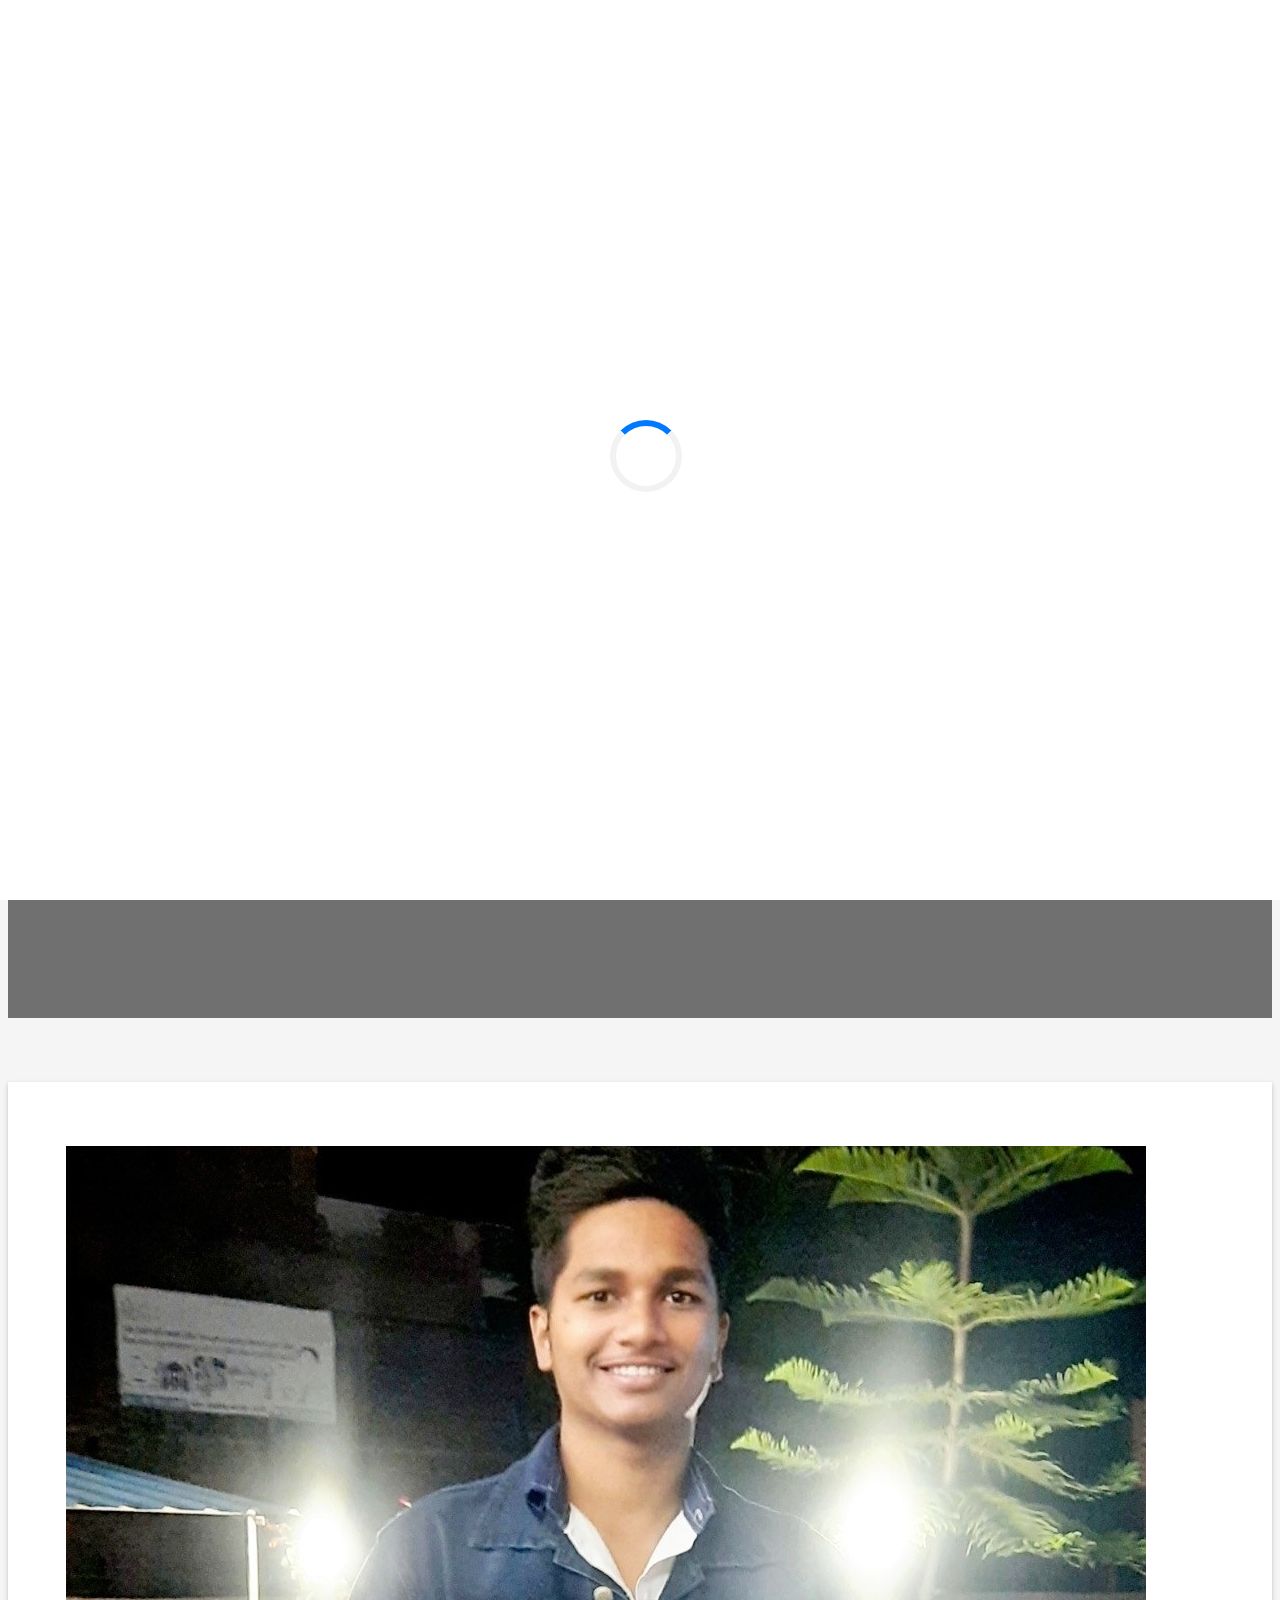
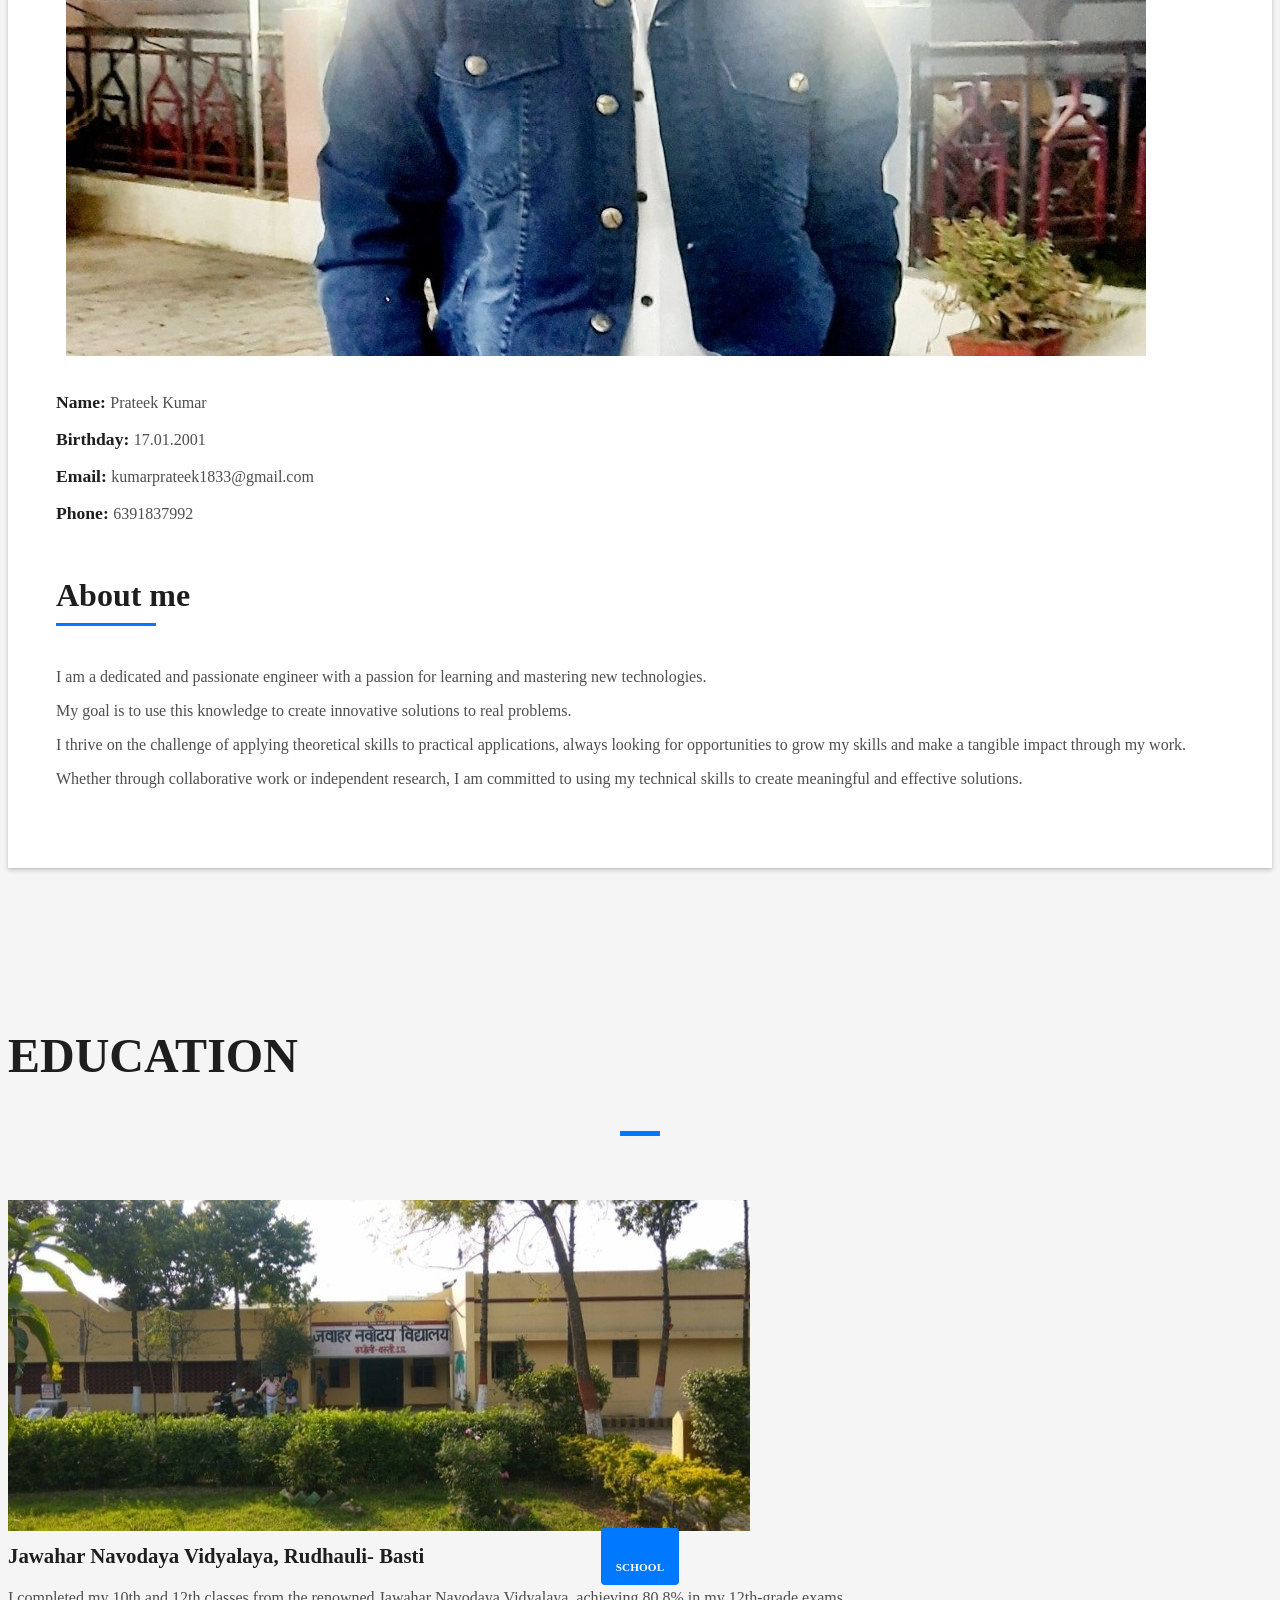
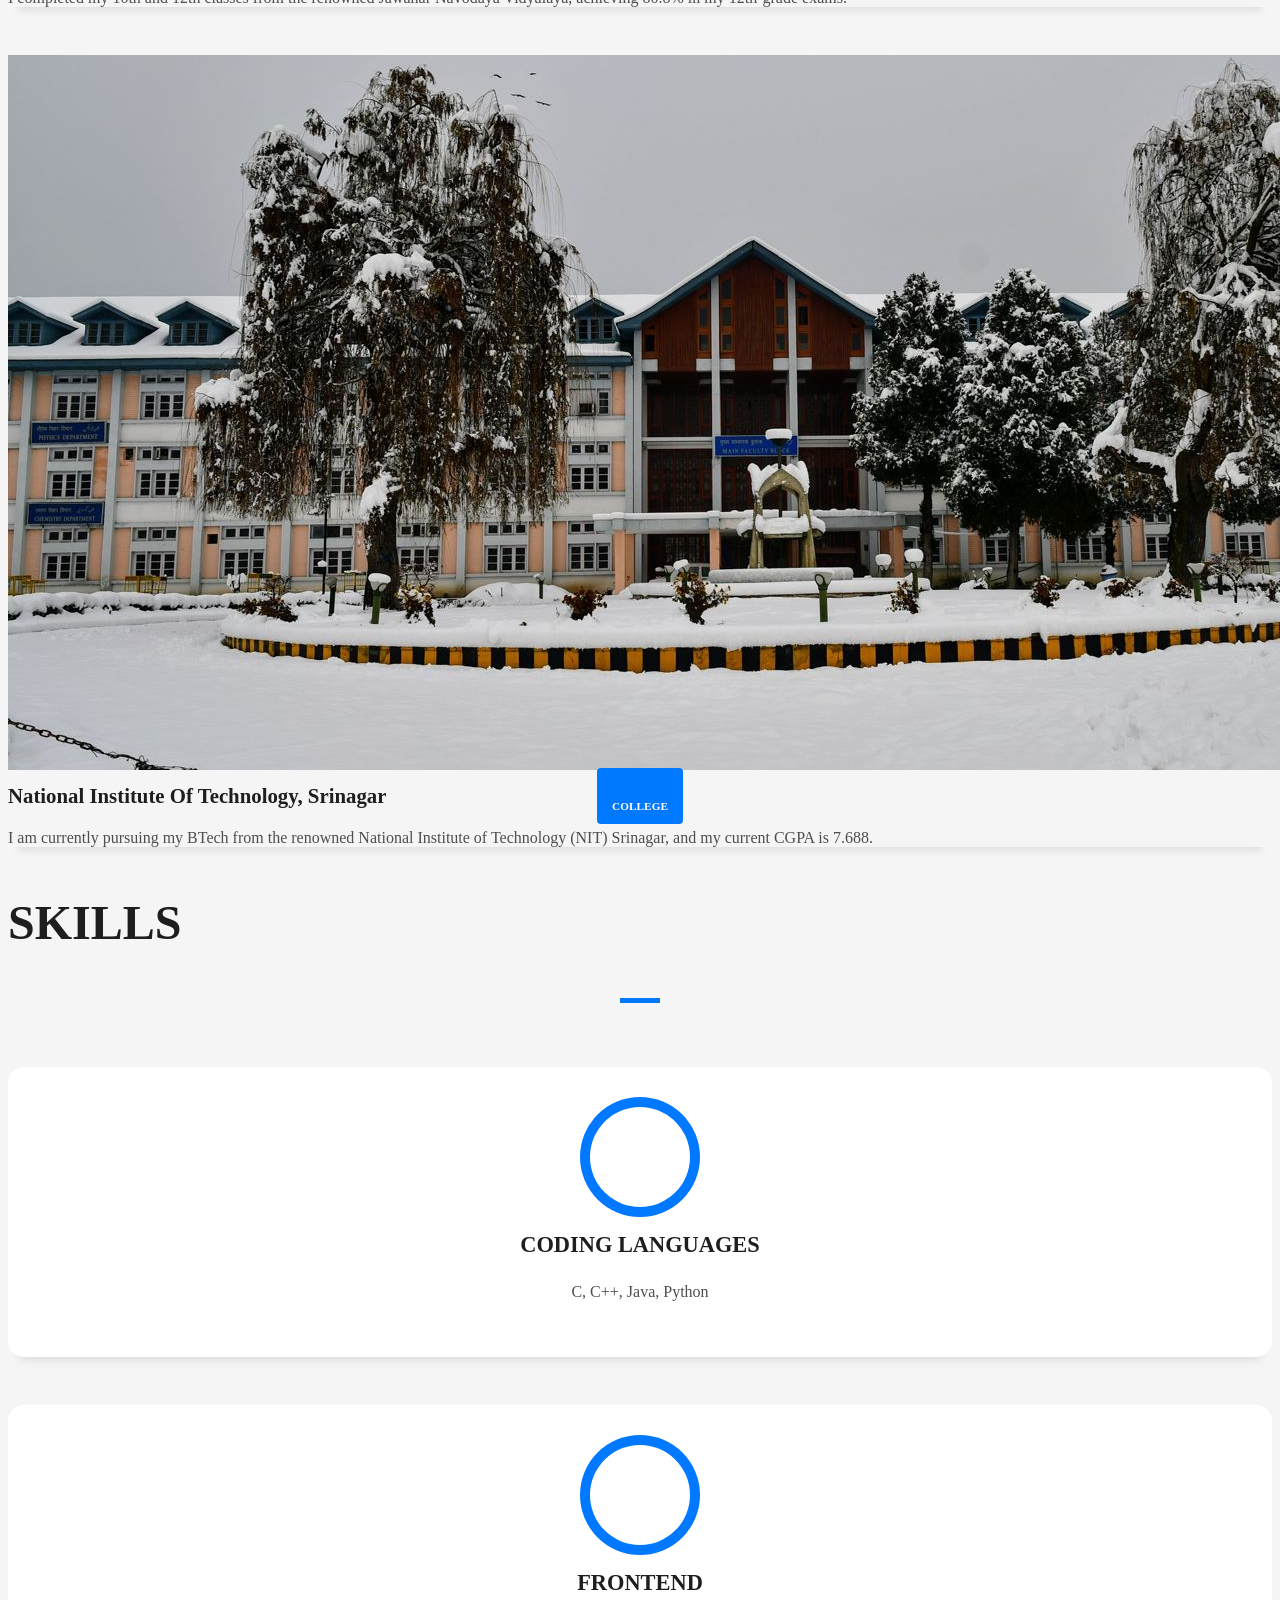
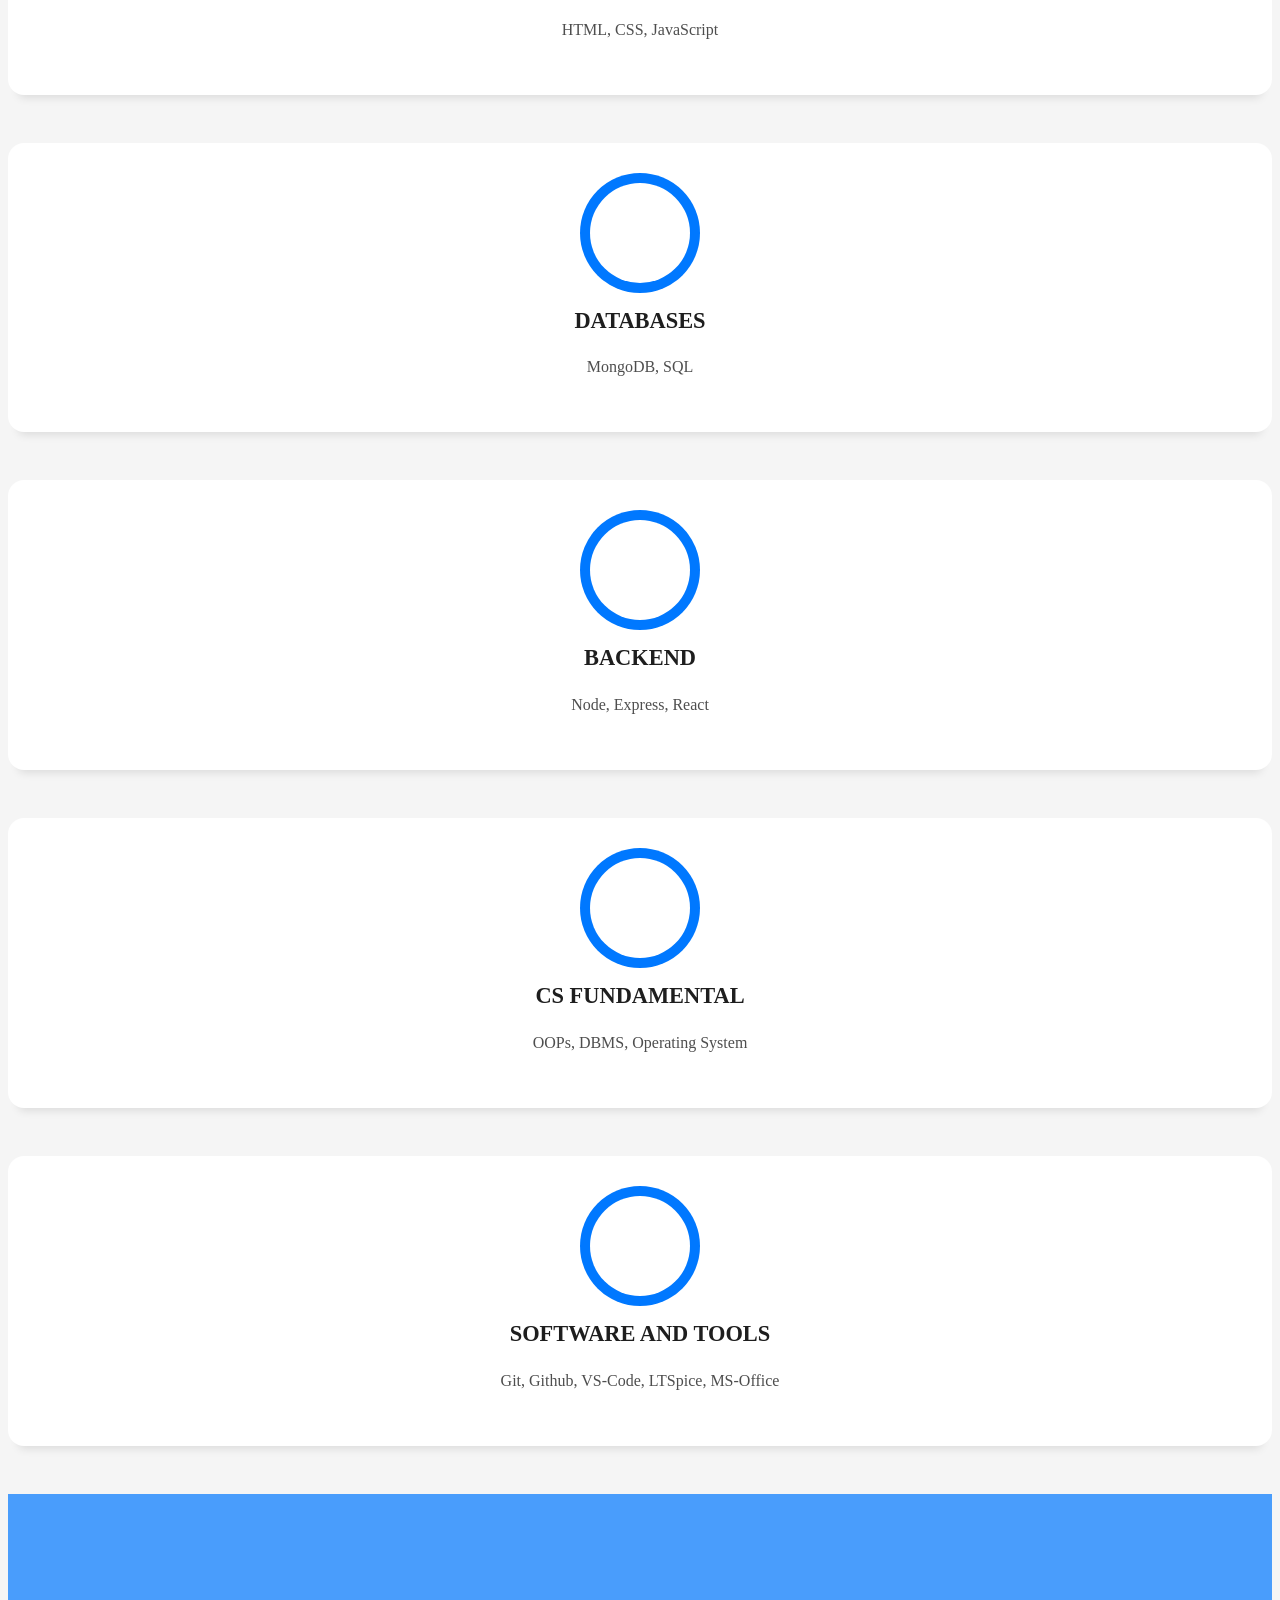
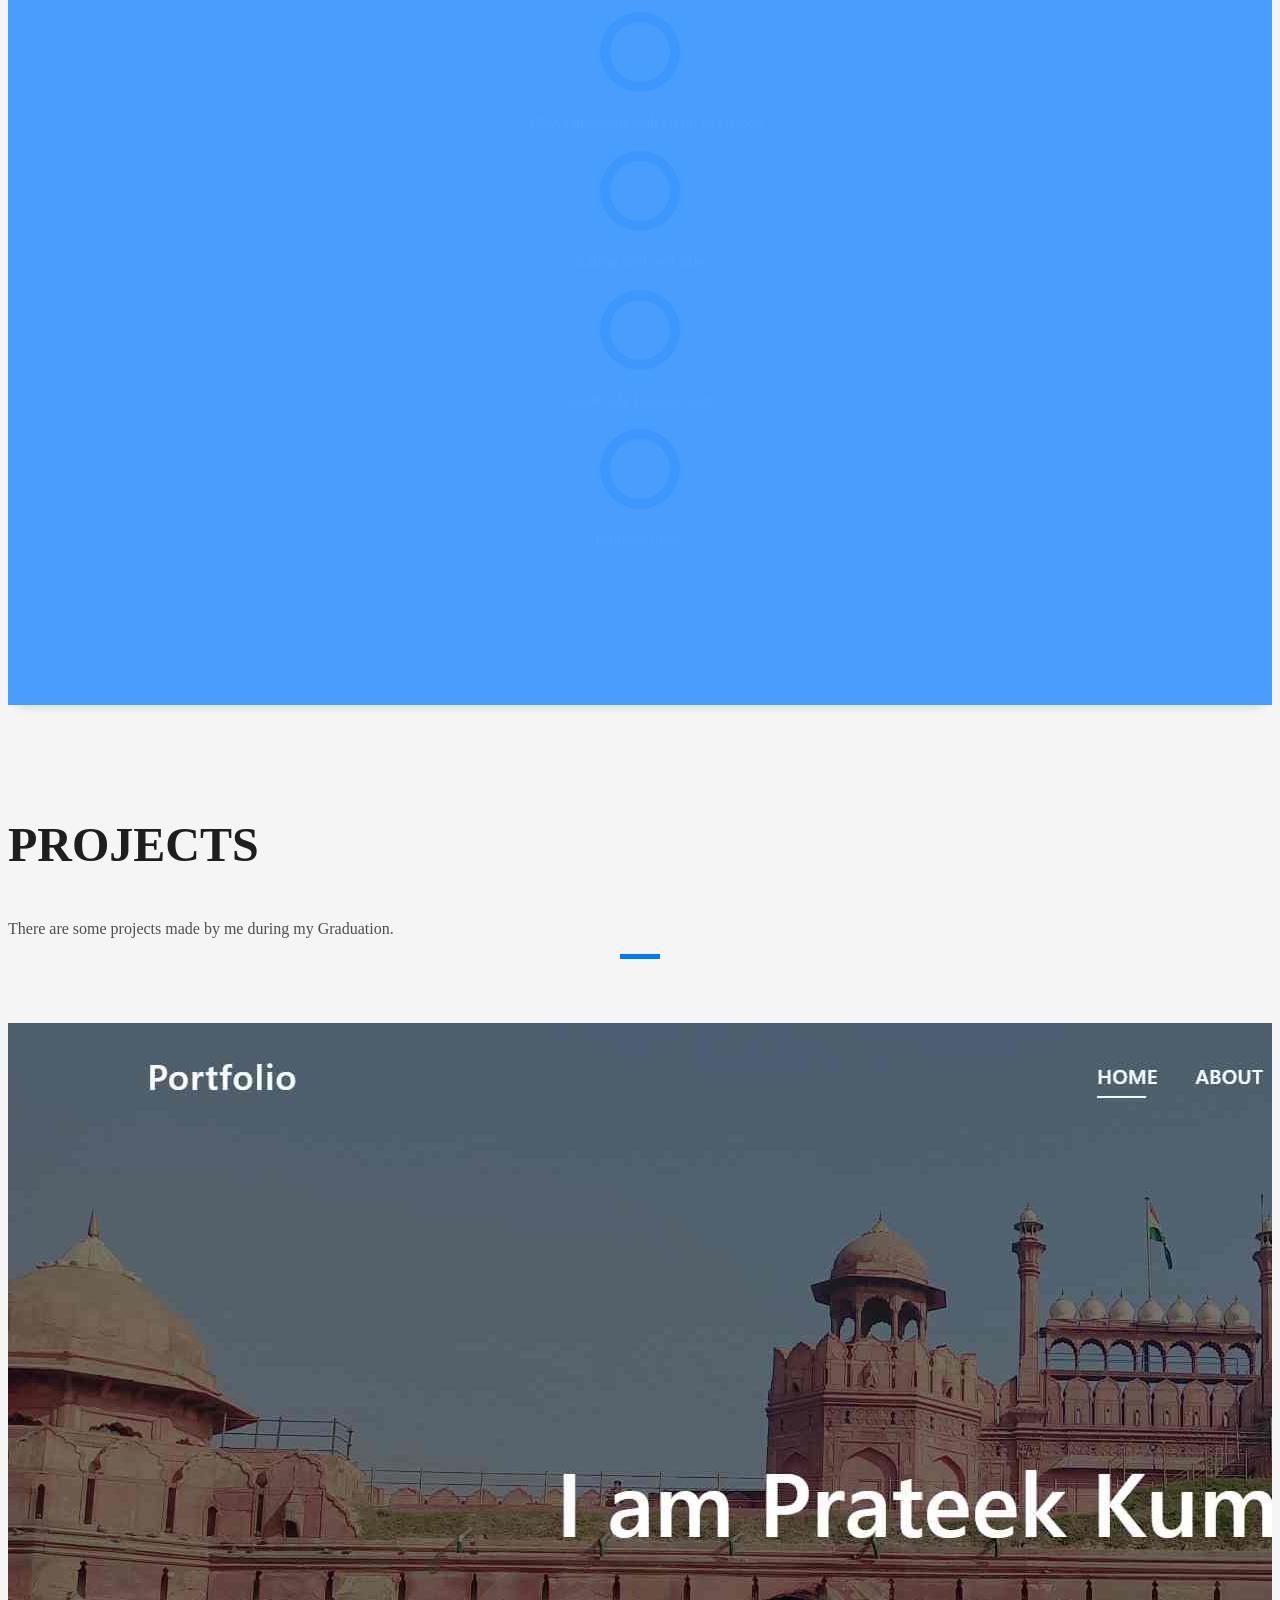
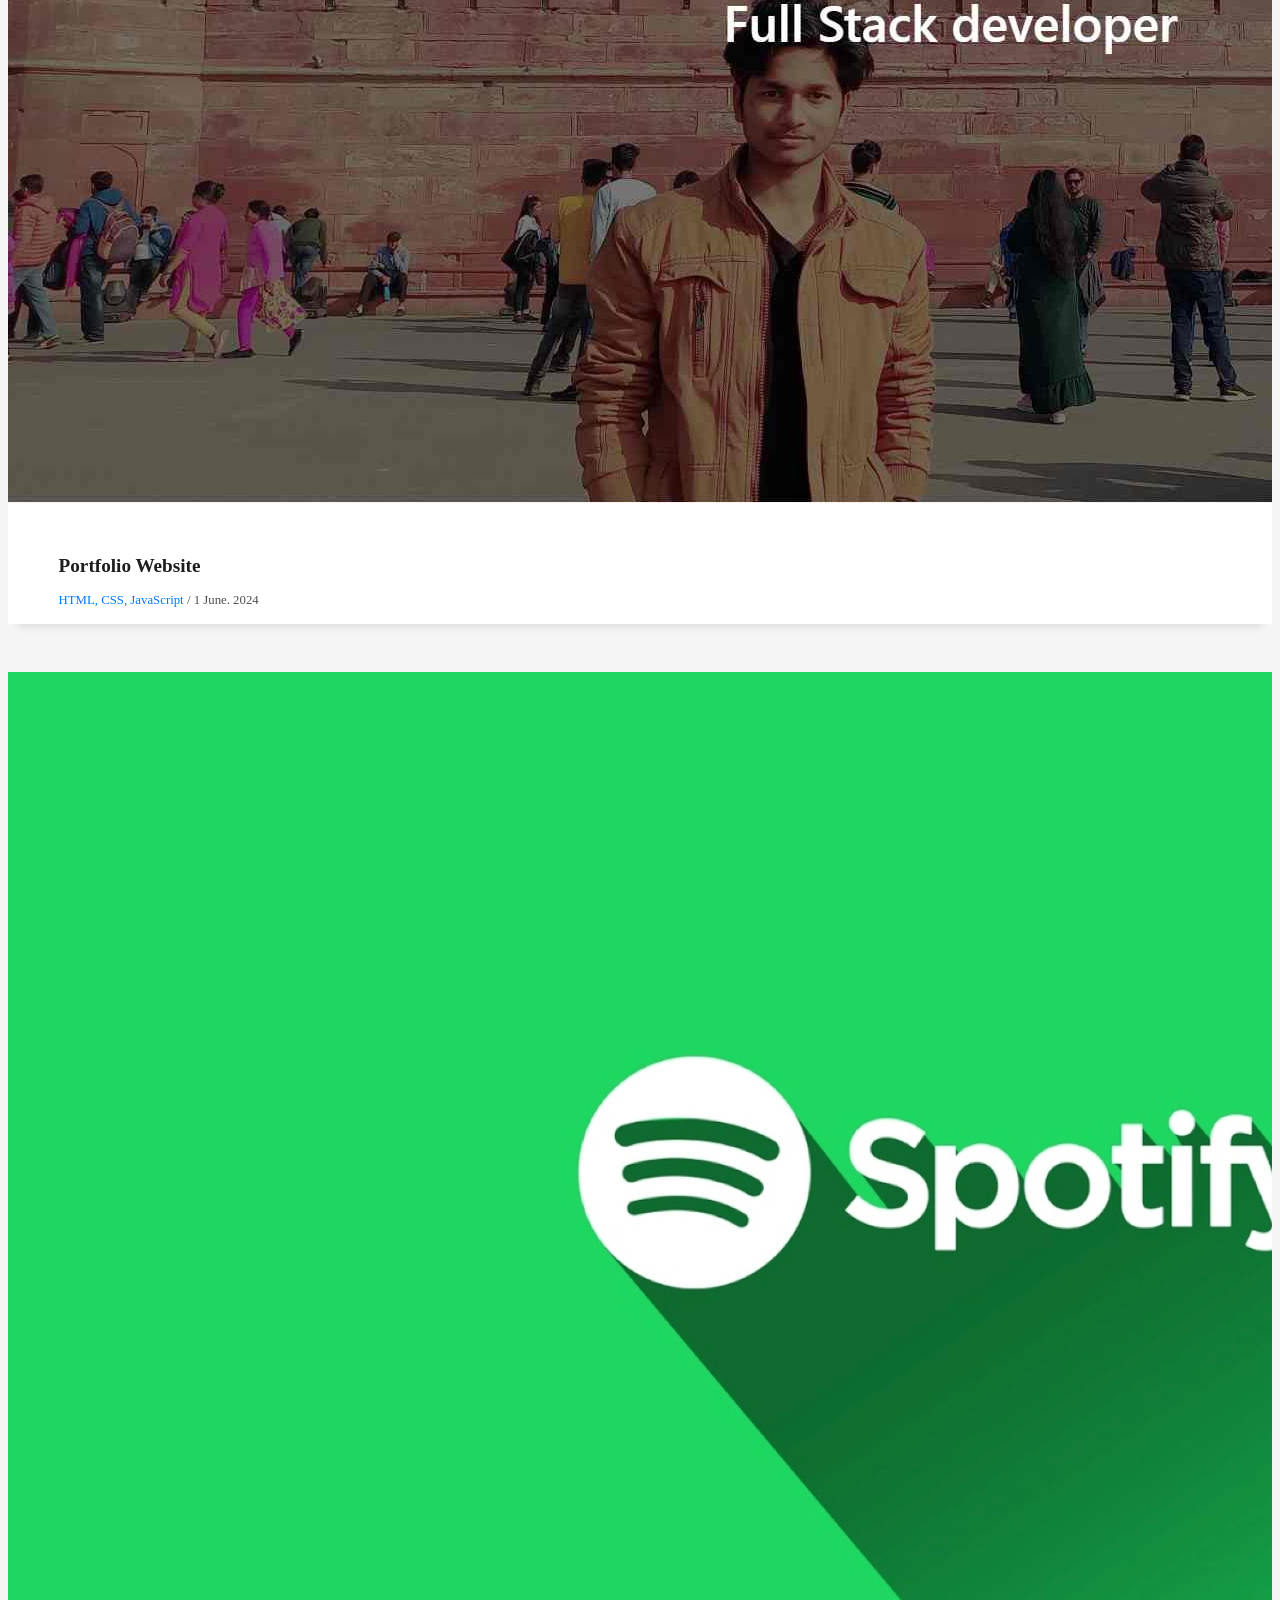
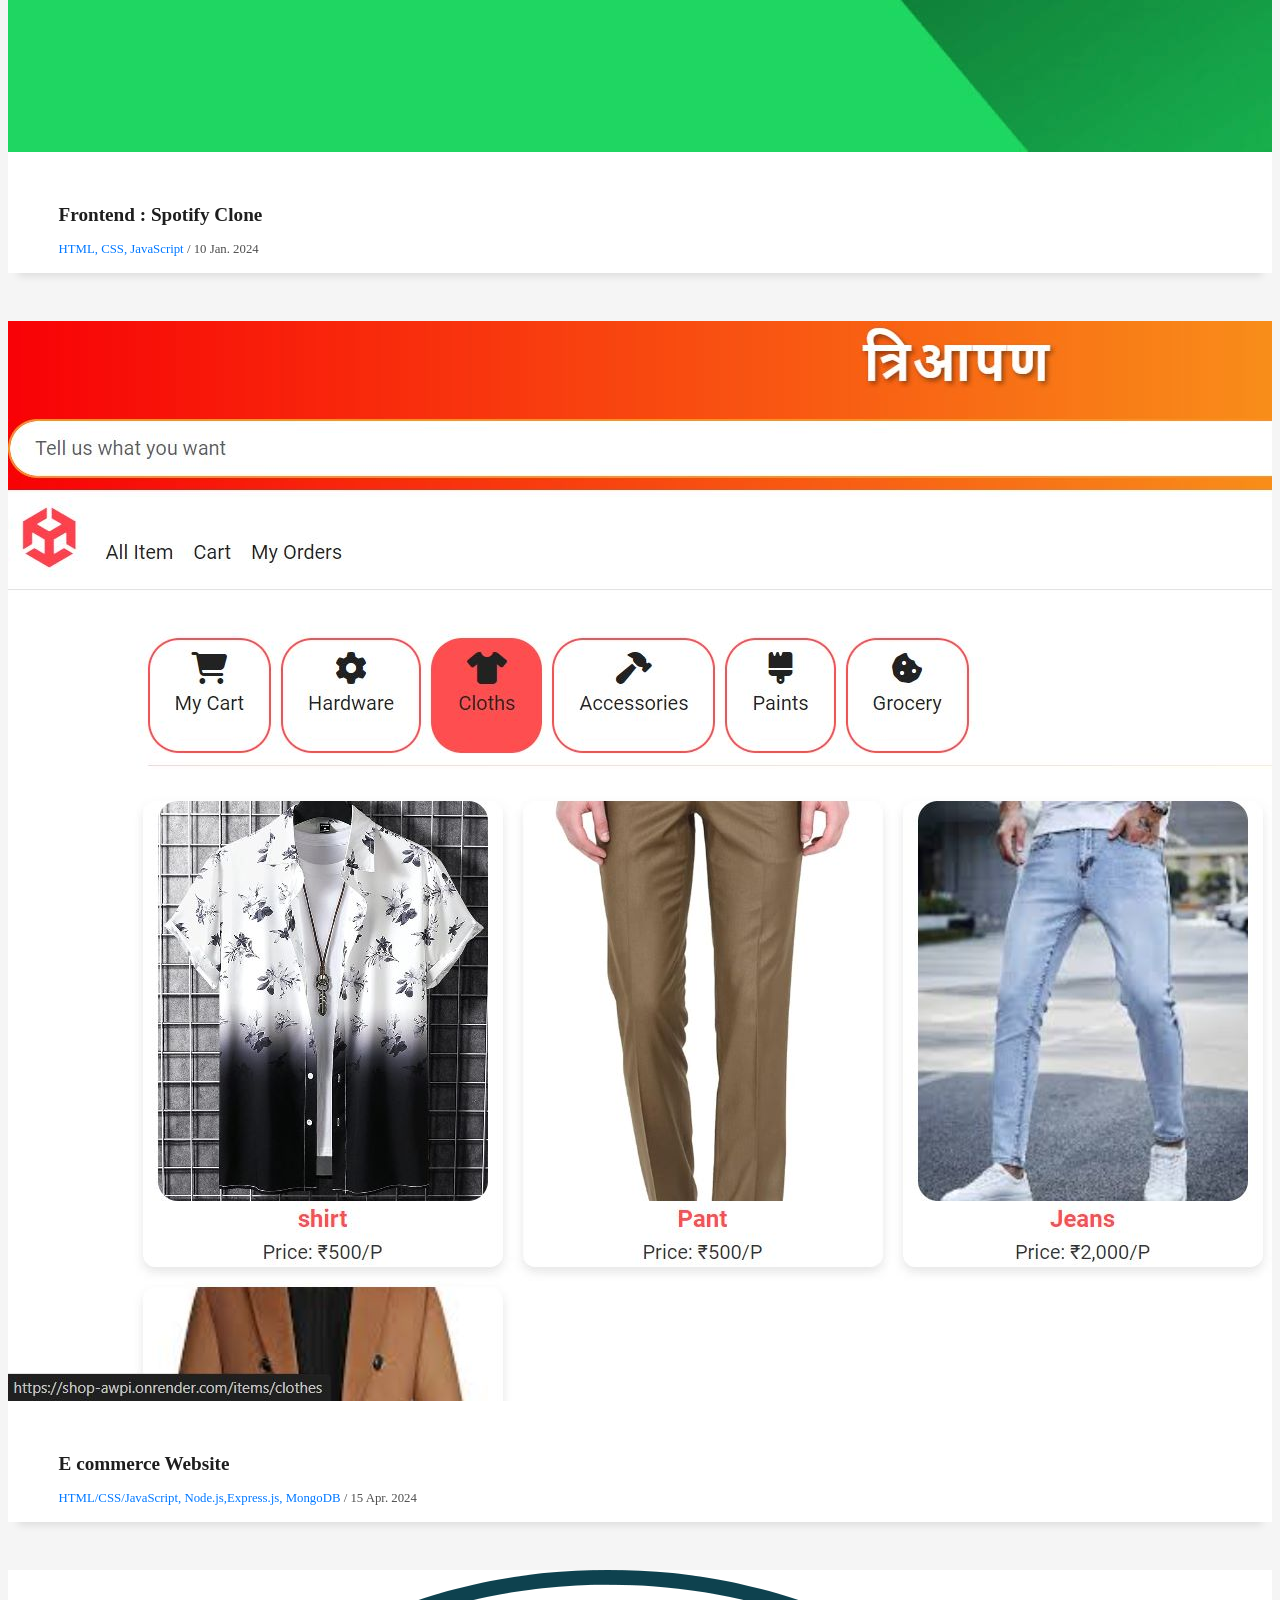
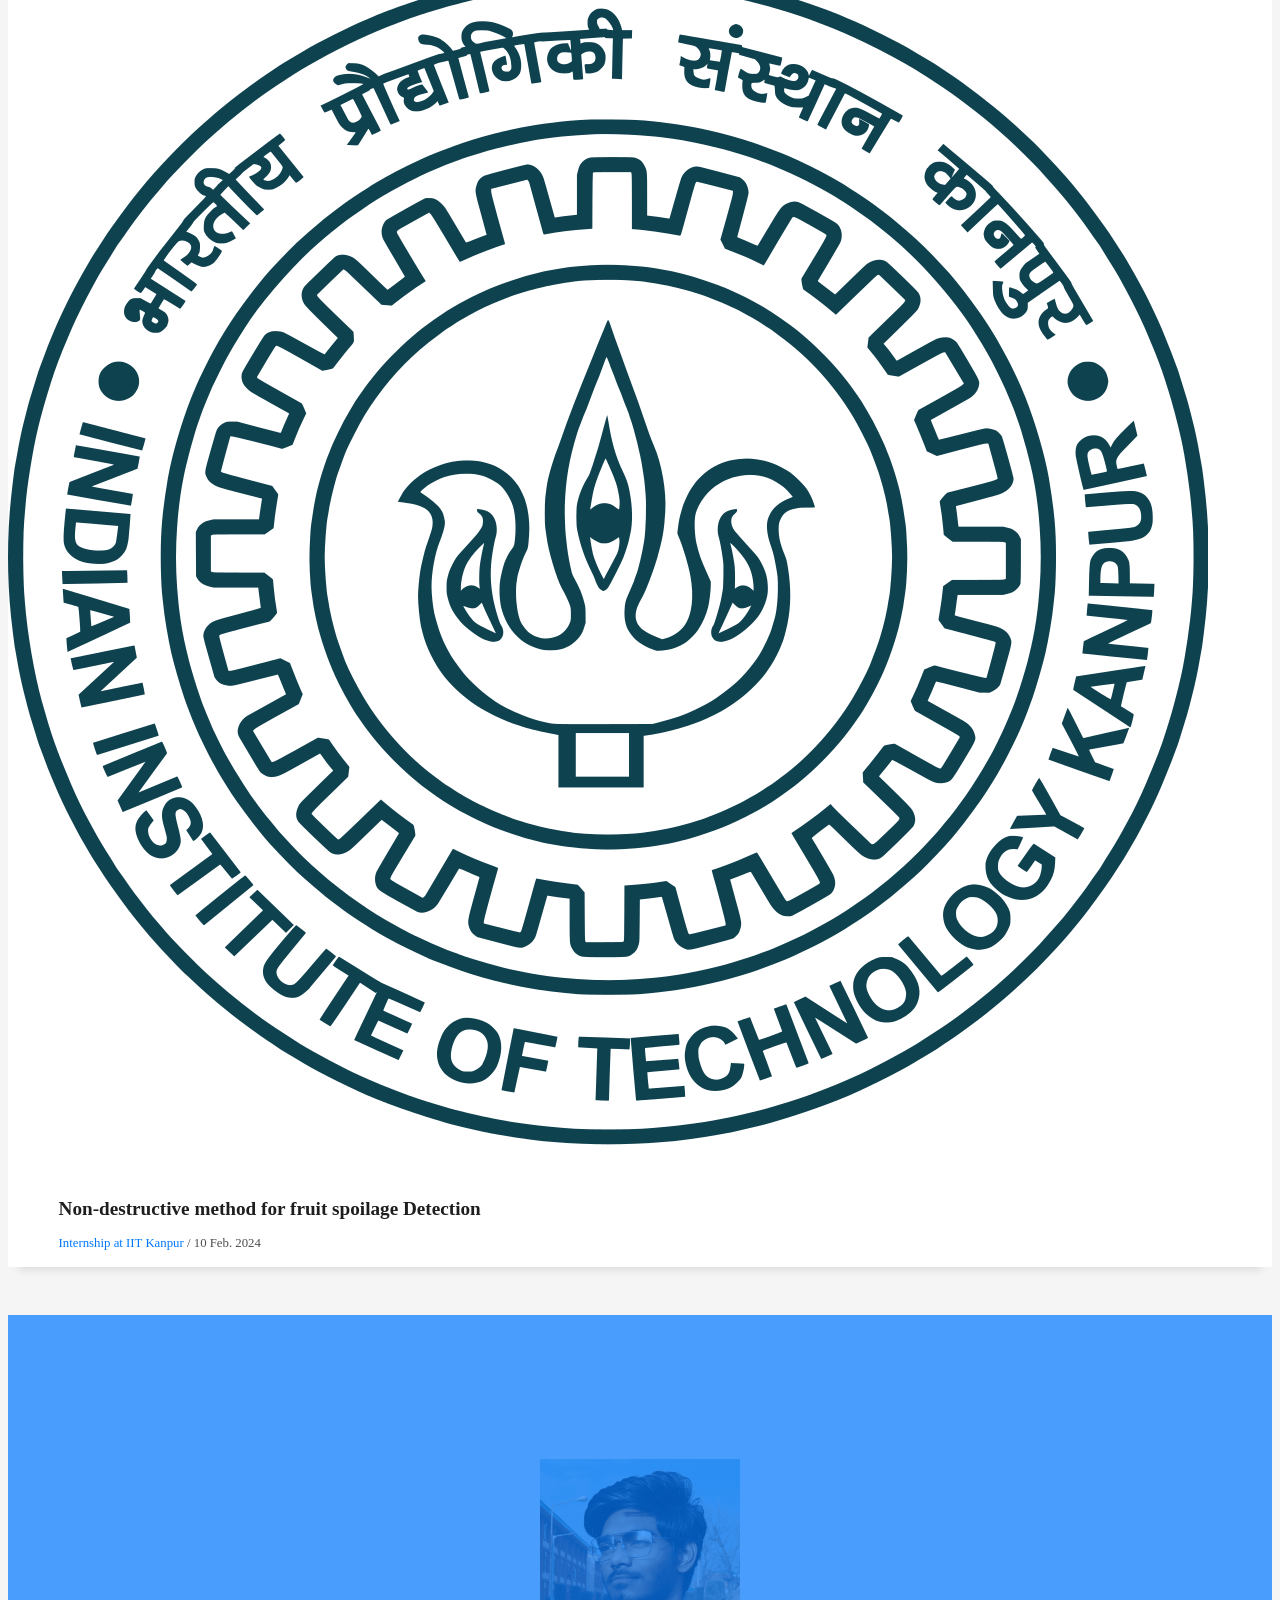
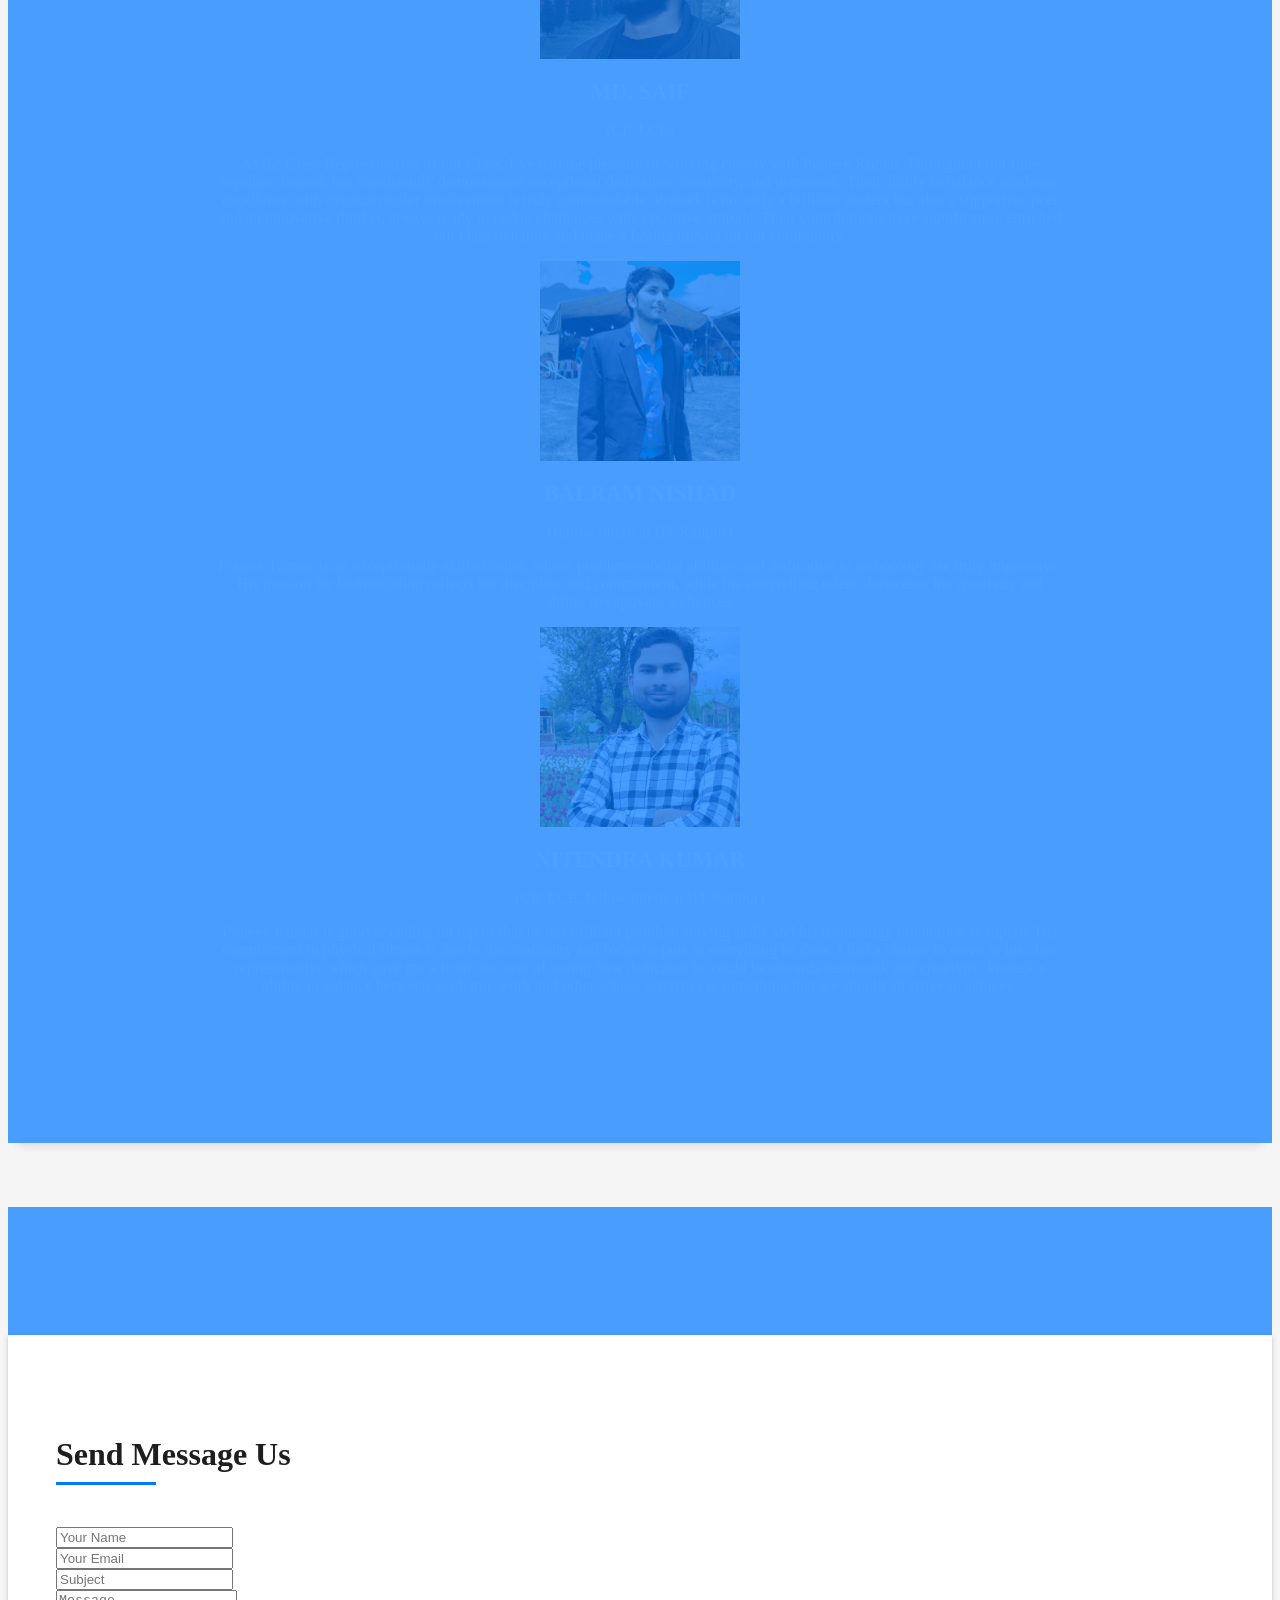
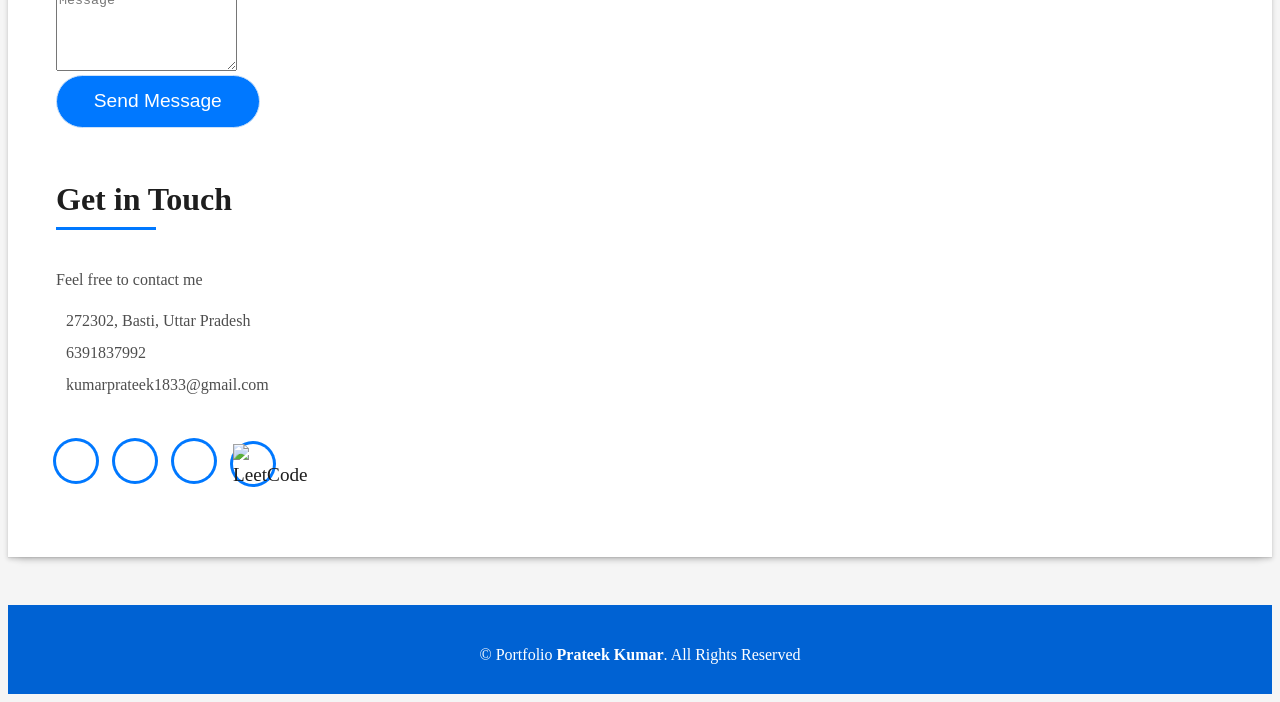
==== index.html @ 423a9295 "erased system design" ====
<!DOCTYPE html>
<html lang="en">

<head>
  <meta charset="utf-8">
  <meta content="width=device-width, initial-scale=1.0" name="viewport">

  <title>Prateek Portfolio</title>
  <meta content="" name="description">
  <meta content="" name="keywords">


  <!-- Vendor CSS Files -->
  <link href="assets/vendor/bootstrap/css/bootstrap.min.css" rel="stylesheet">
  <link href="assets/vendor/bootstrap-icons/bootstrap-icons.css" rel="stylesheet">
  <link href="assets/vendor/glightbox/css/glightbox.min.css" rel="stylesheet">
  <link href="assets/vendor/swiper/swiper-bundle.min.css" rel="stylesheet">

  <link rel="icon" type="image/x-icon" href="assets/img/Profile.jpg">

  <!-- Template Main CSS File -->
  <link href="assets/css/style.css" rel="stylesheet">

</head>

<body>

  <!-- ======= Header ======= -->
  <header id="header" class="fixed-top">
    <div class="container d-flex align-items-center justify-content-between">

      <h1 class="logo"><a href="index.html">Portfolio</a></h1>

      <nav id="navbar" class="navbar">
        <ul>
          <li><a class="nav-link scrollto active" href="#hero">Home</a></li>
          <li><a class="nav-link scrollto" href="#about">About</a></li>
          <li><a class="nav-link scrollto " href="#education">Education</a></li>
          <li><a class="nav-link scrollto" href="#skills">Skill</a></li>
          <li><a class="nav-link scrollto " href="#work">Projects</a></li>
          <li><a class="nav-link scrollto" href="#contact">Contact</a></li>
        </ul>
        <i class="bi bi-list mobile-nav-toggle"></i>
      </nav><!-- .navbar -->

    </div>
  </header><!-- End Header -->

  <!-- ======= Hero Section ======= -->
  <div id="hero" class="hero route bg-image" style="background-image: url(assets/img/Prateek\ lal\ kila2.jpg)">
    <div class="overlay-itro"></div>
    <div class="hero-content display-table">
      <div class="table-cell">
        <div class="container">
          <!--<p class="display-6 color-d">Hello, world!</p>-->
          <h1 class="hero-title mb-4">I am Prateek Kumar</h1>
          <p class="hero-subtitle"><span class="typed"
              data-typed-items="Programmer, Full Stack developer, Video Editor, and an Engineer"></span></p>
          <!-- <p class="pt-3"><a class="btn btn-primary btn js-scroll px-4" href="#about" role="button">Learn More</a></p> -->
        </div>
      </div>
    </div>
  </div><!-- End Hero Section -->

  <main id="main">

    <!-- ======= About Section ======= -->
    <section id="about" class="about-mf sect-pt4 route">
      <div class="container">
        <div class="row">
          <div class="col-sm-12">
            <div class="box-shadow-full">
              <div class="row">
                <div class="col-md-6">
                  <div class="row">
                    <div class="col-sm-6 col-md-5">
                      <div class="about-img">
                        <img src="assets/img/Profile.jpg" class="img-fluid rounded b-shadow-a" alt="">
                      </div>
                    </div>
                    <div class="col-sm-6 col-md-7">
                      <div class="about-info">
                        <p><span class="title-s">Name: </span> <span>Prateek Kumar</span></p>
                        <p><span class="title-s">Birthday: </span> <span>17.01.2001</span></p>
                        <p><span class="title-s">Email: </span> <span>kumarprateek1833@gmail.com</span></p>
                        <p><span class="title-s">Phone: </span> <span>6391837992</span></p>
                      </div>
                    </div>
                  </div>

                </div>
                <div class="col-md-6">
                  <div class="about-me pt-4 pt-md-0">
                    <div class="title-box-2">
                      <h5 class="title-left">
                        About me
                      </h5>
                    </div>
                    <p class="lead">
                      I am a dedicated and passionate engineer with a passion for learning and mastering new
                      technologies.
                    </p>
                    <p class="lead">
                      My goal is to use this knowledge to create innovative solutions to real problems.
                    </p>
                    <p class="lead">
                      I thrive on the challenge of applying theoretical skills to practical applications, always looking
                      for opportunities to grow my skills and make a tangible impact through my work.
                    </p>
                    <p class="lead">
                      Whether through collaborative work or independent research, I am committed to using my technical
                      skills to create meaningful and effective solutions.
                    </p>
                  </div>
                </div>
              </div>
            </div>
          </div>
        </div>
      </div>
    </section><!-- End About Section -->

    <!-- ======= Education Section ======= -->
    <section id="education" class="education-mf sect-pt4 route">
      <div class="container">
        <div class="row">
          <div class="col-sm-12">
            <div class="title-box text-center">
              <h3 class="title-a">
                Education
              </h3>
              <div class="line-mf"></div>
            </div>
          </div>
        </div>
        <div class="row">
          <div class="col-md-6">
            <div class="card card-education">
              <div class="card-img">
                <a href="https://navodaya.gov.in/nvs/en/Home1"><img src="assets/img/JNV-BASTI.jpg_940552569.jpg" alt=""
                    class="img-fluid"></a>
              </div>
              <div class="card-body">
                <div class="card-category-box">
                  <div class="card-category">
                    <h6 class="category">School</h6>
                  </div>
                </div>
                <h3 class="card-title"><a
                    href="https://navodaya.gov.in/nvs/nvs-school/BASTI/en/about_us/About-JNV/">Jawahar Navodaya
                    Vidyalaya, Rudhauli- Basti</a></h3>
                <p class="card-description">
                  I completed my 10th and 12th classes from the renowned Jawahar Navodaya Vidyalaya, achieving 80.8% in
                  my 12th-grade exams.</p>
              </div>
            </div>
          </div>
          <div class="col-md-6">
            <div class="card card-education">
              <div class="card-img">
                <a href="https://nitsri.ac.in/"><img src="assets/img/main_faculty_block.jpg" alt="" class="img-fluid"></a>
              </div>
              <div class="card-body">
                <div class="card-category-box">
                  <div class="card-category">
                    <h6 class="category">College</h6>
                  </div>
                </div>
                <h3 class="card-title"><a href="https://nitsri.ac.in/">National Institute Of Technology, Srinagar</a>
                </h3>
                <p class="card-description">
                  I am currently pursuing my BTech from the renowned National Institute of Technology (NIT) Srinagar,
                  and my current CGPA is 7.688.
                </p>
              </div>
            </div>

          </div>
        </div>
      </div>
    </section><!-- End education Section -->

    <!-- ======= Skill Section ======= -->
    <section id="skills" class="skills-mf pt-5 route">
      <div class="container">
        <div class="row">
          <div class="col-sm-12">
            <div class="title-box text-center">
              <h3 class="title-a">
                Skills
              </h3>
              <div class="line-mf"></div>
            </div>
          </div>
        </div>
        <div class="row">
          <div class="col-md-4">
            <div class="skill-box">
              <div class="skill-ico">
                <span class="ico-circle"><i class="bi bi-terminal"></i></span>
              </div>
              <div class="skill-content">
                <h2 class="s-title">Coding Languages</h2>
                <p class="s-description text-center">
                  C, C++, Java, Python
                </p>
              </div>
            </div>
          </div>
          <div class="col-md-4">
            <div class="skill-box">
              <div class="skill-ico">
                <span class="ico-circle"><i class="bi bi-code-slash"></i>
                  </i></span>
              </div>
              <div class="skill-content">
                <h2 class="s-title">Frontend</h2>
                <p class="s-description text-center">
                  HTML, CSS, JavaScript
                </p>
              </div>
            </div>
          </div>
          <div class="col-md-4">
            <div class="skill-box">
              <div class="skill-ico">
                <span class="ico-circle"><i class="bi bi-database database-icon"></i></span>
              </div>
              <div class="skill-content">
                <h2 class="s-title">DataBases</h2>
                <p class="s-description text-center">
                  MongoDB, SQL
                </p>
              </div>
            </div>
          </div>
          <div class="col-md-4">
            <div class="skill-box">
              <div class="skill-ico">
                <span class="ico-circle"><i class="bi bi-file-code"></i></span>
              </div>
              <div class="skill-content">
                <h2 class="s-title">Backend</h2>
                <p class="s-description text-center">
                  Node, Express, React
                </p>
              </div>
            </div>
          </div>
          <div class="col-md-4">
            <div class="skill-box">
              <div class="skill-ico">
                <span class="ico-circle"><i class="bi bi-laptop"></i></span>
              </div>
              <div class="skill-content">
                <h2 class="s-title">CS Fundamental</h2>
                <p class="s-description text-center">
                  OOPs, DBMS, Operating System
                </p>
              </div>
            </div>
          </div>
          <div class="col-md-4">
            <div class="skill-box">
              <div class="skill-ico">
                <span class="ico-circle"><i class="bi bi-tools"></i></span>
              </div>
              <div class="skill-content">
                <h2 class="s-title">Software and Tools</h2>
                <p class="s-description text-center">
                  Git, Github, VS-Code, LTSpice, MS-Office
                </p>
              </div>
            </div>
          </div>
        </div>
      </div>
    </section><!-- End skills Section -->



    <!-- ======= Counter Section ======= -->
    <div class="section-counter paralax-mf bg-image" style="background-image: url(assets/img/nitsri.JPG)">
      <div class="overlay-mf"></div>
      <div class="container position-relative">
        <div class="row">
          <div class="col-sm-3 col-lg-3">
            <div class="counter-box counter-box pt-4 pt-md-0">
              <div class="counter-ico">
                <span class="ico-circle"><i class="bi bi-lightbulb"></i></span>
              </div>
              <div class="counter-num">
                <p data-purecounter-start="0" data-purecounter-end="350" data-purecounter-duration="1"
                  class="counter purecounter"></p>
                <span class="counter-text">+ DSA Questions Solved on LeetCode</span>
              </div>
            </div>
          </div>
          <div class="col-sm-3 col-lg-3">
            <div class="counter-box pt-4 pt-md-0">
              <div class="counter-ico">
                <span class="ico-circle"><i class="bi bi-star"></i></span>
              </div>
              <div class="counter-num">
                <p data-purecounter-start="0" data-purecounter-end="1488" data-purecounter-duration="1"
                  class="counter purecounter"></p>
                <span class="counter-text">Rating on LeetCode</span>
              </div>
            </div>
          </div>
          <div class="col-sm-3 col-lg-3">
            <div class="counter-box pt-4 pt-md-0">
              <div class="counter-ico">
                <span class="ico-circle"><i class="bi bi-award"></i></span>
              </div>
              <div class="counter-num">
                <p data-purecounter-start="0" data-purecounter-end="2" data-purecounter-duration="1"
                  class="counter purecounter"></p>
                <span class="counter-text">LeetCode Badges won</span>
              </div>
            </div>
          </div>
          <div class="col-sm-3 col-lg-3">
            <div class="counter-box pt-4 pt-md-0">
              <div class="counter-ico">
                <span class="ico-circle"><i class="bi bi-clipboard-check"></i></span>
              </div>
              <div class="counter-num">
                <p data-purecounter-start="0" data-purecounter-end="4" data-purecounter-duration="1"
                  class="counter purecounter"></p>
                <span class="counter-text">Projects made</span>
              </div>
            </div>
          </div>
        </div>
      </div>
    </div><!-- End Counter Section -->

    <!-- ======= Project Section ======= -->
    <section id="work" class="project-mf sect-pt4 route">
      <div class="container">
        <div class="row">
          <div class="col-sm-12">
            <div class="title-box text-center">
              <h3 class="title-a">
                Projects
              </h3>
              <p class="subtitle-a">
                There are some projects made by me during my Graduation.
              </p>
              <div class="line-mf"></div>
            </div>
          </div>
        </div>
        <div class="row">
          <div class="col-md-4">
            <div class="work-box">
              <a href="https://prateek1833.github.io/" data-gallery="projectGallery" class="project-lightbox">
                <div class="work-img">
                  <img src="assets/img/portfolio_home.jpg" alt="" class="img-fluid">
                </div>
              </a>
              <div class="work-content">
                <div class="row">
                  <div class="col-sm-8">
                    <h2 class="w-title">Portfolio Website</h2>
                    <div class="w-more">
                      <span class="w-ctegory">HTML, CSS, JavaScript</span> / <span class="w-date">1 June. 2024</span>
                    </div>
                  </div>
                  <div class="col-sm-4">
                    <div class="w-like">
                      <a href="https://github.com/prateek1833/prateek1833.github.io"> <span style="color: black;"
                          class="bi bi-github"></span></a>
                    </div>
                  </div>
                </div>
              </div>
            </div>
          </div>
          <div class="col-md-4">
            <div class="work-box">
              <a href="https://prateek1833.github.io/Spotify-Frontend/" data-gallery="projectGallery"
                class="project-lightbox">
                <div class="work-img">
                  <img src="assets/img/spotify.jpeg" alt="" class="img-fluid">
                </div>
              </a>
              <div class="work-content">
                <div class="row">
                  <div class="col-sm-8">
                    <h2 class="w-title">Frontend : Spotify Clone</h2>
                    <div class="w-more">
                      <span class="w-ctegory">HTML, CSS, JavaScript</span> / <span class="w-date">10 Jan. 2024</span>
                    </div>
                  </div>
                  <div class="col-sm-4">
                    <div class="w-like">
                      <a href="https://github.com/prateek1833/Spotify-Frontend"> <span style="color: black;"
                          class="bi bi-github"></span></a>
                    </div>
                  </div>
                </div>
              </div>
            </div>
          </div>
          <div class="col-md-4">
            <div class="work-box">
              <a href="https://shop-awpi.onrender.com/items" data-gallery="projectGallery" class="project-lightbox">
                <div class="work-img">
                  <img src="assets/img/E_commerce_home.jpg" alt="" class="img-fluid">
                </div>
              </a>
              <div class="work-content">
                <div class="row">
                  <div class="col-sm-8">
                    <h2 class="w-title">E commerce Website</h2>
                    <div class="w-more">
                      <span class="w-ctegory">HTML/CSS/JavaScript, Node.js,Express.js, MongoDB</span> / <span
                        class="w-date">15 Apr. 2024</span>
                    </div>
                  </div>
                  <div class="col-sm-4">
                    <div class="w-like">
                      <a href="https://github.com/prateek1833/shop"> <span style="color: black;"
                          class="bi bi-github"></span></a>
                    </div>
                  </div>
                </div>
              </div>
            </div>
          </div>
          <div class="col-md-4">
            <div class="work-box">
              <a href="https://github.com/prateek1833/Non-Destructive-Method-of-Fruit-Spoilage-Detection/blob/main/Report%205.pdf"
                data-gallery="projectGallery" class="project-lightbox">
                <div class="work-img">
                  <img src="assets/img/IIT_Kanpur_Logo.svg.png" alt="" class="img-fluid">
                </div>
              </a>
              <div class="work-content">
                <div class="row">
                  <div class="col-sm-8">
                    <h2 class="w-title">Non-destructive method for fruit spoilage Detection</h2>
                    <div class="w-more">
                      <span class="w-ctegory">Internship at IIT Kanpur</span> / <span class="w-date">10
                        Feb. 2024</span>
                    </div>
                  </div>
                  <div class="col-sm-4">
                    <div class="w-like">
                      <a
                        href="https://www.linkedin.com/posts/prateek-kumar09_iitkanpur-ece-internship-activity-7162348108302016512-f24r?utm_source=share&utm_medium=member_desktop">
                        <span style="color: black;" class="bi bi-github"></span></a>
                    </div>
                  </div>
                </div>
              </div>
            </div>
          </div>


        </div>
      </div>
    </section><!-- End project Section -->

    <!-- ======= Testimonials Section ======= -->
    <div class="testimonials paralax-mf bg-image" style="background-image: url(assets/img/nits.jpg)">
      <div class="overlay-mf"></div>
      <div class="container">
        <div class="row">
          <div class="col-md-12">

            <div class="testimonials-slider swiper" data-aos="fade-up" data-aos-delay="100">
              <div class="swiper-wrapper">

                <div class="swiper-slide">
                  <div class="testimonial-box">
                    <div class="author-test">
                      <a href="https:\\mdsaifin.github.io"><img style="height: 200px;" src="assets/img/saif.jpg" alt=""
                          class="rounded-circle b-shadow-a"></a>
                      <span class="author">Md. Saif </span>
                    </div>
                    <div class="content-test">
                      <p>
                        (CR-ECE)
                      </p>
                      <p class="description lead">
                        As the Class Representative of our Class, I’ve had the pleasure of working closely with Prateek
                        Kumar. Throughout our time together, Prateek has consistently demonstrated exceptional
                        dedication, creativity, and teamwork. Their ability to balance academic excellence with
                        extracurricular involvement is truly commendable. Prateek is not only a brilliant student but
                        also a supportive peer and an innovative thinker, always ready to tackle challenges with a
                        positive attitude. Their contributions have significantly enriched our class dynamic and made a
                        lasting impact on our community.
                      </p>
                    </div>
                  </div>
                </div><!-- End testimonial item -->

                <div class="swiper-slide">
                  <div class="testimonial-box">
                    <div class="author-test">
                      <img style="height: 200px;" src="assets/img/balram.jpg"
                          alt="" class="rounded-circle b-shadow-a">
                      <span class="author">Balram Nishad </span>
                    </div>
                    <div class="content-test">
                      <p>
                        (fellow intern at IIT Kanpur)
                      </p>
                      <p class="description lead">
                        Prateek Kumar is an exceptionally skilled coder, whose problem-solving abilities and dedication
                        to technology are truly impressive. His passion for bodybuilding reflects his discipline and
                        commitment, while his storytelling talent showcases his creativity and ability to captivate
                        audiences.
                      </p>
                    </div>
                  </div>
                </div><!-- End testimonial item -->

                <div class="swiper-slide">
                  <div class="testimonial-box">
                    <div class="author-test">
                      <img style="height: 200px;" src="assets/img/nitendra.jpg"
                          alt="" class="rounded-circle b-shadow-a">
                      <span class="author">Nitendra Kumar </span>
                    </div>
                    <div class="content-test">
                      <p>
                        (CR-ECE, fellow intern at IIT Kanpur)
                      </p>
                      <p class="description lead">
                        Prateek Kumar is good at coding on top of that he has brilliant problem solving skills and his technology orientation is superb. His commitment in physical fitness is due to the continuity and focus he puts in everything he does. I had a chance to serve as his class representative which gave me a front row seat of seeing how dedicated he could be towards teamwork and creativity.
                        Prateek’s ability to balance between academic work and other school activities is something that we should all strive to achieve.
                      </p>
                    </div>
                  </div>
                </div><!-- End testimonial item -->
              </div>
              <div class="swiper-pagination"></div>
            </div>

            <!-- <div id="testimonial-mf" class="owl-carousel owl-theme">
          
        </div> -->
          </div>
        </div>
      </div>
    </div><!-- End Testimonials Section -->



    <!-- ======= Contact Section ======= -->
    <section id="contact" class="paralax-mf footer-paralax bg-image sect-mt4 route"
      style="background-image: url(assets/img/nits.jpg)">
      <div class="overlay-mf"></div>
      <div class="container">
        <div class="row">
          <div class="col-sm-12">
            <div class="contact-mf">
              <div id="contact" class="box-shadow-full">
                <div class="row">
                  <div class="col-md-6">
                    <div class="title-box-2">
                      <h5 class="title-left">
                        Send Message Us
                      </h5>
                    </div>
                    <div>
                      <form action="https://formspree.io/f/mrgnwqkg" method="post" >
                        <div class="row">
                          <div class="col-md-12 mb-3">
                            <div class="form-group">
                              <input type="text" name="name" class="form-control" id="name" placeholder="Your Name"
                                required>
                            </div>
                          </div>
                          <div class="col-md-12 mb-3">
                            <div class="form-group">
                              <input type="email" class="form-control" name="email" id="email" placeholder="Your Email"
                                required>
                            </div>
                          </div>
                          <div class="col-md-12 mb-3">
                            <div class="form-group">
                              <input type="text" class="form-control" name="subject" id="subject" placeholder="Subject"
                                required>
                            </div>
                          </div>
                          <div class="col-md-12">
                            <div class="form-group">
                              <textarea class="form-control" name="message" rows="5" placeholder="Message"
                                required></textarea>
                            </div>
                          </div>
                          
                          <div class="col-md-12 text-center mt-3">
                            <button type="submit" class="button button-a button-big button-rouded">Send Message</button>
                          </div>
                        </div>
                      </form>
                    </div>
                  </div>
                  <div class="col-md-6">
                    <div class="title-box-2 pt-4 pt-md-0">
                      <h5 class="title-left">
                        Get in Touch
                      </h5>
                    </div>
                    <div class="more-info">
                      <p class="lead">
                        Feel free to contact me
                      </p>
                      <ul class="list-ico">
                        <li><span class="bi bi-geo-alt"></span> 272302, Basti, Uttar Pradesh</li>
                        <li><span class="bi bi-phone"></span> 6391837992</li>
                        <li><span class="bi bi-envelope"></span> kumarprateek1833@gmail.com</li>
                      </ul>
                    </div>
                    <div class="socials">
                      <ul>
                        <li><a href="https://x.com/024_Prateek?t=2vq53dEx9ERsGg2_hk-UTg&s=09"><span
                              class="ico-circle"><i class="bi bi-twitter"></i></span></a></li>
                        <li><a
                            href="https://www.linkedin.com/in/prateek-kumar-342a98312/"><span
                              class="ico-circle"><i class="bi bi-linkedin"></i></span></a></li>
                        <li><a href="https://github.com/prateek1833">
                            <span class="ico-circle"><i class="bi bi-github"></i></span></a></li>
                            <li>
                              <a href="https://leetcode.com/u/Prateek_Kumar_24/">
                                <span class="ico-circle">
                                  <img src="https://static-00.iconduck.com/assets.00/leetcode-icon-1721x2048-ludgp8qf.png" alt="LeetCode" style="width: 24px; height: 24px;">
                                </span>
                              </a>
                            </li>
                      </ul>
                    </div>
                  </div>
                </div>
              </div>
            </div>
          </div>
        </div>
      </div>
    </section><!-- End Contact Section -->

  </main><!-- End #main -->

  <!-- ======= Footer ======= -->
  <footer>
    <div class="container">
      <div class="row">
        <div class="col-sm-12">
          <div class="copyright-box">
            <p class="copyright">&copy; Portfolio <strong>Prateek Kumar</strong>. All Rights Reserved</p>
            <div class="credits">

            </div>
          </div>
        </div>
      </div>
    </div>
  </footer><!-- End  Footer -->

  <div id="preloader"></div>
  <a href="#" class="back-to-top d-flex align-items-center justify-content-center"><i
      class="bi bi-arrow-up-short"></i></a>

  <!-- Vendor JS Files -->
  <script src="assets/vendor/purecounter/purecounter_vanilla.js"></script>
  <script src="assets/vendor/bootstrap/js/bootstrap.bundle.min.js"></script>
  <script src="assets/vendor/glightbox/js/glightbox.min.js"></script>
  <script src="assets/vendor/swiper/swiper-bundle.min.js"></script>
  <script src="assets/vendor/typed.js/typed.umd.js"></script>
  <script src="assets/vendor/php-email-form/validate.js"></script>

  <!-- Template Main JS File -->
  <script src="assets/js/main.js"></script>

</body>

</html>
---- assets/css/style.css ----
/**
* Template Name: DevFolio
* Template URL: https://bootstrapmade.com/devfolio-bootstrap-portfolio-html-template/
* Updated: Mar 17 2024 with Bootstrap v5.3.3
* Author: BootstrapMade.com
* License: https://bootstrapmade.com/license/
*/

/*--------------------------------------------------------------
# General
--------------------------------------------------------------*/
body {
  background-color: #f5f5f5;
  color: #4e4e4e;
}

h1,
h2,
h3,
h4,
h5,
h6 {
  color: #1e1e1e;
}

a {
  color: #1e1e1e;
  text-decoration: none;
  transition: all 0.5s ease-in-out;
}

a:hover {
  color: #0078ff;
  text-decoration: none;
  transition: all 0.5s ease-in-out;
}

.p-r {
  position: relative;
}

.color-a {
  text-decoration: none;
  color: #0078ff;
}

.color-d {
  color: #f5f5f5;
}

.color-text-a {
  text-decoration: none;
  color: #4e4e4e;
}

.box-shadow,
.card-education,
.work-box,
.skill-box,
.paralax-mf {
  box-shadow: 0 13px 8px -10px rgba(0, 0, 0, 0.1);
}

.box-shadow-a,
.button:hover {
  text-decoration: none;
  box-shadow: 0 0 0 4px #cde1f8;
}

.display-5 {
  font-size: 2.5rem;
  font-weight: 300;
  line-height: 1.1;
}

.display-6 {
  font-size: 2rem;
  font-weight: 300;
  line-height: 1.1;
}

.avatar {
  width: 32px;
  height: 32px;
  margin-right: 4px;
  overflow: hidden;
}

.bg-image {
  background-repeat: no-repeat;
  background-attachment: fixed;
  background-size: cover;
  background-position: center center;
}

@media (max-width: 1024px) {
  .bg-image {
    background-attachment: scroll;
  }
}

.overlay-mf {
  background-color: #0078ff;
}

.overlay-mf {
  position: absolute;
  top: 0;
  left: 0px;
  padding: 0;
  height: 100%;
  width: 100%;
  opacity: 0.7;
}

.paralax-mf {
  position: relative;
  padding: 8rem 0;
}

.display-table {
  width: 100%;
  height: 100%;
  display: table;
}

.table-cell {
  display: table-cell;
  vertical-align: middle;
}

/*--/ Sections /--*/
.sect-4 {
  padding: 4rem 0;
}

.sect-pt4 {
  padding-top: 4rem;
}

.sect-mt4 {
  margin-top: 4rem;
}

/*--/ Title s /--*/
.title-s {
  font-weight: 600;
  color: #1e1e1e;
  font-size: 1.1rem;
}

/*--/ Title A /--*/
.title-box {
  margin-bottom: 4rem;
}

.title-a {
  text-decoration: none;
  font-size: 3rem;
  font-weight: bold;
  text-transform: uppercase;
}

.subtitle-a {
  text-decoration: none;
  color: #4e4e4e;
}

.line-mf {
  width: 40px;
  height: 5px;
  background-color: #0078ff;
  margin: 0 auto;
}

/*--/ Title Left /--*/
.title-box-2 {
  margin-bottom: 3rem;
}

.title-left {
  font-size: 2rem;
  position: relative;
}

.title-left:before {
  content: "";
  position: absolute;
  height: 3px;
  background-color: #0078ff;
  width: 100px;
  bottom: -12px;
}

/*------/ Box /------*/
.box-pl2 {
  padding-left: 2rem;
}

.box-shadow-full {
  padding: 3rem 1.25rem;
  position: relative;
  background-color: #fff;
  margin-bottom: 3rem;
  z-index: 2;
  box-shadow: 0 1px 1px 0 rgba(0, 0, 0, 0.06), 0 2px 5px 0 rgba(0, 0, 0, 0.2);
}

@media (min-width: 768px) {
  .box-shadow-full {
    padding: 3rem;
  }
}

/*------/ Socials /------*/
.socials {
  padding: 1.5rem 0;
}

.socials ul li {
  display: inline-block;
}

.socials .ico-circle {
  height: 40px;
  width: 40px;
  font-size: 1.2rem;
  border-radius: 50%;
  line-height: 1.6;
  margin: 0 15px 0 0;
  box-shadow: 0 0 0 3px #0078ff;
  transition: all 500ms ease;
}

.socials .ico-circle:hover {
  background-color: #0078ff;
  color: #fff;
  box-shadow: 0 0 0 3px #cde1f8;
  transition: all 500ms ease;
}

/*------/ Ul resect /------*/
.ul-resect,
.widget-tags ul,
.widget-sidebar .list-sidebar,
.box-comments .list-comments,
.education-wrapper .post-meta ul,
.list-ico,
.socials ul {
  list-style: none;
  padding-left: 0;
  margin-bottom: 0;
}

.list-ico {
  line-height: 2;
}

.list-ico span {
  color: #0078ff;
  margin-right: 10px;
}

/*------/ Ico Circle /------*/
.ico-circle {
  height: 100px;
  width: 100px;
  font-size: 2rem;
  border-radius: 50%;
  line-height: 1.55;
  margin: 0 auto;
  text-align: center;
  box-shadow: 0 0 0 10px #0078ff;
  display: block;
}

/*------/ Owl Carousel /------*/
.owl-theme .owl-dots {
  text-align: center;
  margin-top: 18px;
}

.owl-theme .owl-dots .owl-dot {
  display: inline-block;
}

.owl-theme .owl-dots .owl-dot span {
  width: 18px;
  height: 7px;
  margin: 5px 5px;
  background: #cde1f8;
  border: 0px solid #cde1f8;
  display: block;
  transition: all 0.6s ease-in-out;
  cursor: pointer;
}

.owl-theme .owl-dots .owl-dot:hover span {
  background-color: #cde1f8;
}

.owl-theme .owl-dots .owl-dot.active span {
  background-color: #1B1B1B;
  width: 25px;
}

/*--/ Scrolltop s /--*/
.scrolltop-mf {
  position: relative;
  display: none;
}

.scrolltop-mf span {
  z-index: 999;
  position: fixed;
  width: 42px;
  height: 42px;
  background-color: #0078ff;
  opacity: 0.7;
  font-size: 1.6rem;
  line-height: 1.5;
  text-align: center;
  color: #fff;
  top: auto;
  left: auto;
  right: 30px;
  bottom: 50px;
  cursor: pointer;
  border-radius: 50%;
}

/*--------------------------------------------------------------
# Back to top button
--------------------------------------------------------------*/
.back-to-top {
  position: fixed;
  visibility: hidden;
  opacity: 0;
  right: 15px;
  bottom: 15px;
  z-index: 996;
  background: #0078ff;
  width: 40px;
  height: 40px;
  border-radius: 50px;
  transition: all 0.4s;
}

.back-to-top i {
  font-size: 28px;
  color: #fff;
  line-height: 0;
}

.back-to-top:hover {
  background: #298eff;
  color: #fff;
}

.back-to-top.active {
  visibility: visible;
  opacity: 1;
}

/*------/ Prelaoder /------*/
#preloader {
  position: fixed;
  top: 0;
  left: 0;
  right: 0;
  bottom: 0;
  z-index: 9999;
  overflow: hidden;
  background: #fff;
}

#preloader:before {
  content: "";
  position: fixed;
  top: calc(50% - 30px);
  left: calc(50% - 30px);
  border: 6px solid #f2f2f2;
  border-top: 6px solid #0078ff;
  border-radius: 50%;
  width: 60px;
  height: 60px;
  animation: animate-preloader 1s linear infinite;
}

@keyframes animate-preloader {
  0% {
    transform: rotate(0deg);
  }

  100% {
    transform: rotate(360deg);
  }
}

/*------/ Button /------*/
.button {
  display: inline-block;
  padding: 0.3rem 0.6rem;
  text-align: center;
  vertical-align: middle;
  -webkit-user-select: none;
  -moz-user-select: none;
  user-select: none;
  font-size: 1rem;
  border-radius: 0.3rem;
  border: 1px solid transparent;
  transition: all 500ms ease;
  cursor: pointer;
}

.button:focus {
  outline: 0;
}

.button:hover {
  background-color: #0062d3;
  color: #fff;
  transition: all 500ms ease;
}

.button-a {
  text-decoration: none;
  background-color: #0078ff;
  color: #fff;
  border-color: #cde1f8;
}

.button-big {
  padding: 0.9rem 2.3rem;
  font-size: 1.2rem;
}

.button-rouded {
  border-radius: 5rem;
}

.btn-lg {
  padding: 0.5rem 1rem;
  font-size: 1.25rem;
  line-height: 1.5;
  border-radius: 0.3rem;
}

/*--------------------------------------------------------------
# Header
--------------------------------------------------------------*/
#header {
  transition: all 0.5s;
  z-index: 997;
  padding: 20px 0;
}

#header .logo {
  font-size: 28px;
  margin: 0;
  padding: 0;
  font-weight: 600;
  letter-spacing: 1px;
}

#header .logo a {
  color: #fff;
}

#header .logo img {
  max-height: 40px;
}

#header.header-scrolled {
  background: rgba(0, 0, 0, 0.9);
  padding: 12px 0;
}

/*--------------------------------------------------------------
# Navigation Menu
--------------------------------------------------------------*/
/**
* Desktop Navigation 
*/
.navbar {
  padding: 0;
}

.navbar ul {
  margin: 0;
  padding: 0;
  display: flex;
  list-style: none;
  align-items: center;
}

.navbar li {
  position: relative;
}

.navbar>ul>li {
  white-space: nowrap;
  padding: 10px 0 10px 30px;
}

.navbar a,
.navbar a:focus {
  display: flex;
  align-items: center;
  justify-content: space-between;
  color: #fff;
  font-size: 16px;
  font-weight: 600;
  padding: 0;
  white-space: nowrap;
  transition: 0.3s;
  letter-spacing: 0.4px;
  position: relative;
  text-transform: uppercase;
}

.navbar a i,
.navbar a:focus i {
  font-size: 12px;
  line-height: 0;
  margin-left: 5px;
}

.navbar>ul>li>a:before {
  content: "";
  position: absolute;
  width: 100%;
  height: 2px;
  bottom: -6px;
  left: 0;
  width: 0;
  background-color: #fff;
  visibility: hidden;
  transition: all 0.3s ease-in-out 0s;
}

.navbar a:hover:before,
.navbar li:hover>a:before,
.navbar .active:before {
  visibility: visible;
  width: 80%;
}

.navbar a:hover,
.navbar .active,
.navbar .active:focus,
.navbar li:hover>a {
  color: #fff;
}

.navbar .dropdown ul {
  display: block;
  position: absolute;
  left: 30px;
  top: calc(100% + 30px);
  margin: 0;
  padding: 10px 0;
  z-index: 99;
  opacity: 0;
  visibility: hidden;
  background: #fff;
  box-shadow: 0px 0px 30px rgba(127, 137, 161, 0.25);
  transition: 0.3s;
}

.navbar .dropdown ul li {
  min-width: 200px;
}

.navbar .dropdown ul a {
  padding: 10px 20px;
  font-size: 14px;
  text-transform: none;
  color: #4e4e4e;
}

.navbar .dropdown ul a i {
  font-size: 12px;
}

.navbar .dropdown ul a:hover,
.navbar .dropdown ul .active:hover,
.navbar .dropdown ul li:hover>a {
  color: #0078ff;
}

.navbar .dropdown:hover>ul {
  opacity: 1;
  top: 100%;
  visibility: visible;
}

.navbar .dropdown .dropdown ul {
  top: 0;
  left: calc(100% - 30px);
  visibility: hidden;
}

.navbar .dropdown .dropdown:hover>ul {
  opacity: 1;
  top: 0;
  left: 100%;
  visibility: visible;
}

@media (max-width: 1366px) {
  .navbar .dropdown .dropdown ul {
    left: -90%;
  }

  .navbar .dropdown .dropdown:hover>ul {
    left: -100%;
  }
}

/**
* Mobile Navigation 
*/
.mobile-nav-toggle {
  color: #fff;
  font-size: 28px;
  cursor: pointer;
  display: none;
  line-height: 0;
  transition: 0.5s;
}

@media (max-width: 991px) {
  .mobile-nav-toggle {
    display: block;
  }

  .navbar ul {
    display: none;
  }
}

.navbar-mobile {
  position: fixed;
  overflow: hidden;
  top: 0;
  right: 0;
  left: 0;
  bottom: 0;
  background: rgba(78, 78, 78, 0.9);
  transition: 0.3s;
  z-index: 999;
}

.navbar-mobile .mobile-nav-toggle {
  position: absolute;
  top: 15px;
  right: 15px;
}

.navbar-mobile ul {
  display: block;
  position: absolute;
  top: 55px;
  right: 15px;
  bottom: 15px;
  left: 15px;
  padding: 10px 0;
  background-color: #fff;
  overflow-y: auto;
  transition: 0.3s;
}

.navbar-mobile>ul>li {
  padding: 0;
}

.navbar-mobile a:hover:before,
.navbar-mobile li:hover>a:before,
.navbar-mobile .active:before {
  visibility: hidden;
}

.navbar-mobile a,
.navbar-mobile a:focus {
  padding: 10px 20px;
  font-size: 15px;
  color: #4e4e4e;
}

.navbar-mobile a:hover,
.navbar-mobile .active,
.navbar-mobile li:hover>a {
  color: #0078ff;
}

.navbar-mobile .getstarted,
.navbar-mobile .getstarted:focus {
  margin: 15px;
}

.navbar-mobile .dropdown ul {
  position: static;
  display: none;
  margin: 10px 20px;
  padding: 10px 0;
  z-index: 99;
  opacity: 1;
  visibility: visible;
  background: #fff;
  box-shadow: 0px 0px 30px rgba(127, 137, 161, 0.25);
}

.navbar-mobile .dropdown ul li {
  min-width: 200px;
}

.navbar-mobile .dropdown ul a {
  padding: 10px 20px;
}

.navbar-mobile .dropdown ul a i {
  font-size: 12px;
}

.navbar-mobile .dropdown ul a:hover,
.navbar-mobile .dropdown ul .active:hover,
.navbar-mobile .dropdown ul li:hover>a {
  color: #0078ff;
}

.navbar-mobile .dropdown>.dropdown-active {
  display: block;
}

/*--------------------------------------------------------------
# Hero Section
--------------------------------------------------------------*/
.hero {
  height: 100vh;
  position: relative;
  color: #fff;
}

.hero .hero-content {
  text-align: center;
  position: absolute;
}

.hero .overlay-itro {
  background-color: rgba(0, 0, 0, 0.6);
  position: absolute;
  top: 0;
  left: 0px;
  padding: 0;
  height: 100%;
  width: 100%;
  opacity: 0.9;
}

.hero .hero-title {
  color: #fff;
  font-weight: 600;
  font-size: 3rem;
}

@media (min-width: 768px) {
  .hero .hero-title {
    font-size: 4.5rem;
  }
}

.hero .hero-subtitle {
  font-size: 1.5rem;
  font-weight: 600;
}

@media (min-width: 768px) {
  .hero .hero-subtitle {
    font-size: 2.5rem;
  }
}

.hero .text-slider-items {
  display: none;
}

.hero-single {
  height: 350px;
}

.hero-single .hero-content {
  margin-top: 30px;
}

.hero-single .hero-title {
  text-transform: uppercase;
  font-size: 3rem;
}

@media (min-width: 768px) {
  .hero-single .hero-title {
    font-size: 3.5rem;
  }
}

.hero-single .breadcrumb {
  background-color: transparent;
  color: #0078ff;
}

.hero-single .breadcrumb .breadcrumb-item:before {
  color: #cde1f8;
}

.hero-single .breadcrumb .breadcrumb-item.active {
  color: #cde1f8;
}

.hero-single .breadcrumb a {
  color: #fff;
}

/*--------------------------------------------------------------
# About
--------------------------------------------------------------*/
.about-mf .box-shadow-full {
  padding-top: 4rem;
  padding-bottom: 4rem;
}

.about-mf .about-img {
  margin-bottom: 2rem;
}

.about-mf .about-img img {
  margin-left: 10px;
}

@media (min-width: 767px) {
  .about-mf .box-pl2 {
    margin-top: 3rem;
    padding-left: 0rem;
  }
}

.skill-mf span {
  color: #4e4e4e;
}

.skill-mf .progress {
  background-color: #cde1f8;
  margin: 0.5rem 0 1.2rem 0;
  border-radius: 0;
  height: 0.7rem;
}

.skill-mf .progress .progress-bar {
  height: 0.7rem;
  background-color: #0078ff;
}

/*--------------------------------------------------------------
# Skills
--------------------------------------------------------------*/
.skill-box {
  background-color: #fff;
  padding: 2.5rem 1.3rem;
  border-radius: 1rem;
  margin-bottom: 3rem;
  text-align: center;
}

.skill-box:hover .ico-circle {
  transition: all 500ms ease;
  color: #fff;
  background-color: #0078ff;
  box-shadow: 0 0 0 10px #cde1f8;
}

.skill-box .skill-ico {
  margin-bottom: 1rem;
  color: #1e1e1e;
}

.skill-box .ico-circle {
  transition: all 500ms ease;
  display: inline-flex;
  align-items: center;
  justify-content: center;
}

.skill-box .ico-circle i {
  line-height: 0;
  font-size: 40px;
}

.skill-box .s-title {
  font-size: 1.4rem;
  text-transform: uppercase;
  text-align: center;
  padding: 0.4rem 0;
}

.skill-box .s-description {
  color: #4e4e4e;
}

/*--------------------------------------------------------------
# Counter
--------------------------------------------------------------*/
.counter-box {
  color: #fff;
  text-align: center;
}

@media (min-width: 577px) {
  .counter-box {
    margin-bottom: 1.8rem;
  }
}

.counter-ico {
  margin-bottom: 1rem;
}

.counter-ico .ico-circle {
  height: 60px;
  width: 60px;
  line-height: 1.5;
  box-shadow: 0 0 0 10px #cde1f8;
}

.counter-num .counter {
  font-size: 2rem;
  margin-bottom: 0;
}

/*--------------------------------------------------------------
# project
--------------------------------------------------------------*/
.work-box {
  margin-bottom: 3rem;
  -webkit-backface-visibility: hidden;
  backface-visibility: hidden;
  background-color: #fff;
}

.work-box:hover img {
  transform: scale(1.3);
}

.work-img {
  display: block;
  overflow: hidden;
}

.work-img img {
  transition: all 1s;
}

.work-content {
  padding: 2rem 3% 1rem 4%;
}

.work-content .w-more {
  color: #4e4e4e;
  font-size: 0.8rem;
}

.work-content .w-more .w-ctegory {
  color: #0078ff;
}

.work-content .w-like {
  font-size: 2.5rem;
  color: #0078ff;
  float: right;
}

.work-content .w-like a {
  color: #0078ff;
}

.work-content .w-like .num-like {
  font-size: 0.7rem;
}

.w-title {
  font-size: 1.2rem;
}


/*--------------------------------------------------------------
# Testimonials
--------------------------------------------------------------*/
.testimonial-box {
  color: #fff;
  text-align: center;
}

.testimonial-box .author-test {
  margin-top: 1rem;
}

.testimonial-box .author-test img {
  margin: 0 auto;
}

.testimonial-box .author {
  color: #fff;
  text-transform: uppercase;
  font-weight: 600;
  margin: 1rem 0;
  display: block;
  font-size: 1.4rem;
}

.testimonial-box .comit {
  font-size: 2rem;
  color: #0078ff;
  background-color: #fff;
  width: 52px;
  height: 52px;
  display: block;
  margin: 0 auto;
  border-radius: 50%;
  line-height: 1.6;
}

@media (min-width: 768px) {
  .testimonial-box .description {
    padding: 0 5rem;
  }
}

@media (min-width: 992px) {
  .testimonial-box .description {
    padding: 0 8rem;
  }
}

@media (min-width: 1200px) {
  .testimonial-box .description {
    padding: 0 13rem;
  }
}

.swiper-pagination {
  margin-top: 20px;
  position: relative;
}

.swiper-pagination .swiper-pagination-bullet {
  width: 12px;
  height: 12px;
  background-color: rgba(255, 255, 255, 0.4);
  opacity: 1;
}

.swiper-pagination .swiper-pagination-bullet-active {
  background-color: #fff;
}

/*--------------------------------------------------------------
# Contact
--------------------------------------------------------------*/
.footer-paralax {
  padding: 4rem 0 0 0;
}

.contact-mf {
  margin-top: 4rem;
}

@media (min-width: 767px) {
  .contact-mf .box-pl2 {
    margin-top: 3rem;
    padding-left: 0rem;
  }
}

.php-email-form .error-message {
  display: none;
  color: #fff;
  background: #ed3c0d;
  text-align: center;
  padding: 15px;
  font-weight: 600;
}

.php-email-form .sent-message {
  display: none;
  color: #fff;
  background: #18d26e;
  text-align: center;
  padding: 15px;
  font-weight: 600;
}

.php-email-form .loading {
  display: none;
  background: #fff;
  text-align: center;
  padding: 15px;
}

.php-email-form .loading:before {
  content: "";
  display: inline-block;
  border-radius: 50%;
  width: 24px;
  height: 24px;
  margin: 0 10px -6px 0;
  border: 3px solid #18d26e;
  border-top-color: #eee;
  animation: animate-loading 1s linear infinite;
}

.php-email-form input,
.php-email-form textarea {
  border-radius: 0;
  box-shadow: none;
  font-size: 14px;
}

.php-email-form input:focus,
.php-email-form textarea:focus {
  border-color: #0078ff;
}

.php-email-form input {
  padding: 10px 15px;
}

.php-email-form textarea {
  padding: 12px 15px;
  margin-bottom: 0;
}

.php-email-form button[type=submit] {
  background: #0078ff;
  border: 0;
  padding: 10px 24px;
  color: #fff;
  transition: 0.4s;
}

.php-email-form button[type=submit]:hover {
  background: #3393ff;
}

@keyframes animate-loading {
  0% {
    transform: rotate(0deg);
  }

  100% {
    transform: rotate(360deg);
  }
}

/*--------------------------------------------------------------
# education
--------------------------------------------------------------*/
@media (min-width: 767px) {
  .card-education {
    margin-bottom: 3rem;
  }
}

.card-education .card-body {
  position: relative;
}

.card-education .card-category-box {
  position: absolute;
  text-align: center;
  top: -16px;
  left: 15px;
  right: 15px;
  line-height: 25px;
  overflow: hidden;
}

.card-education .card-category {
  display: inline-block;
  color: #fff;
  padding: 0 15px 5px;
  overflow: hidden;
  background-color: #0078ff;
  border-radius: 4px;
}

.card-education .card-category .category {
  color: #fff;
  display: inline-block;
  text-transform: uppercase;
  font-size: 0.7rem;
  letter-spacing: 0.1px;
  margin-bottom: 0;
}

.card-education .card-title {
  font-size: 1.3rem;
  margin-top: 0.6rem;
}

.card-education .card-description {
  color: #4e4e4e;
}

.card-education .post-author {
  display: inline-block;
}

.card-education .post-date {
  color: #4e4e4e;
  display: inline-block;
  float: right;
}

/*--------------------------------------------------------------
# education Single
--------------------------------------------------------------*/
.post-box,
.form-comments,
.box-comments,
.widget-sidebar {
  padding: 2rem;
  background-color: #fff;
  margin-bottom: 3rem;
}

@media (min-width: 768px) {

  .post-box,
  .form-comments,
  .box-comments,
  .widget-sidebar {
    padding: 3rem;
  }
}

.education-wrapper .article-title {
  font-size: 1.5rem;
}

@media (min-width: 768px) {
  .education-wrapper .article-title {
    font-size: 1.9rem;
  }
}

.education-wrapper .post-meta {
  margin: 1rem 0;
}

.education-wrapper .post-meta ul {
  border-left: 4px solid #0078ff;
  margin-top: 1rem;
}

.education-wrapper .post-meta ul li {
  display: inline-block;
  margin-left: 15px;
}

.education-wrapper .post-meta ul a {
  color: #0078ff;
}

.education-wrapper .post-meta ul span {
  color: #1e1e1e;
}

.education-wrapper .blockquote {
  border-left: 4px solid #0078ff;
  padding: 18px;
  font-style: italic;
}

/*------/ Comments /------*/
.box-comments .list-comments li {
  padding-bottom: 40px;
}

.box-comments .list-comments .comment-avatar {
  display: table-cell;
  vertical-align: top;
}

.box-comments .list-comments .comment-avatar img {
  width: 80px;
  height: 80px;
}

.box-comments .list-comments .comment-author {
  font-size: 1.3rem;
}

@media (min-width: 768px) {
  .box-comments .list-comments .comment-author {
    font-size: 1.5rem;
  }
}

.box-comments .list-comments .comment-details {
  display: table-cell;
  vertical-align: top;
  padding-left: 25px;
}

.box-comments .list-comments a {
  color: #0078ff;
}

.box-comments .list-comments span {
  color: #1e1e1e;
  font-style: italic;
}

.box-comments .comment-children {
  margin-left: 40px;
}

/*------/ Sidebar /------*/
.widget-sidebar .sidebar-title {
  font-size: 1.6rem;
  font-weight: 600;
  border-left: 5px solid #0078ff;
  padding-left: 15px;
  text-transform: uppercase;
  margin-bottom: 1.5rem;
}

.widget-sidebar .list-sidebar li {
  position: relative;
  padding: 6px 0 6px 24px;
}

.widget-sidebar .list-sidebar li:before {
  position: absolute;
  content: "";
  width: 10px;
  height: 1px;
  left: 0;
  background-color: #0078ff;
  top: 20px;
}

.sidebar-search input {
  background-color: #fff;
  border-radius: 0;
  transition: all 0.5s ease-in-out;
}

.sidebar-search .btn-search {
  background-color: #0078ff;
  border-color: #0078ff;
  border-radius: 0;
  padding-left: 20px;
  padding-right: 20px;
}

.widget-tags ul li {
  display: inline-block;
  background-color: #0078ff;
  padding: 0.2rem 0.6rem;
  margin-bottom: 0.5rem;
  border-radius: 15px;
}

.widget-tags ul li a {
  color: #fff;
}

/*--------------------------------------------------------------
# Footer
--------------------------------------------------------------*/
footer {
  text-align: center;
  color: #fff;
  padding: 25px 0;
  background: #0062d3;
}

footer .copyright {
  margin-bottom: 0.3rem;
}

footer .credits {
  margin-bottom: 0;
}

footer .credits a {
  color: #fff;
}
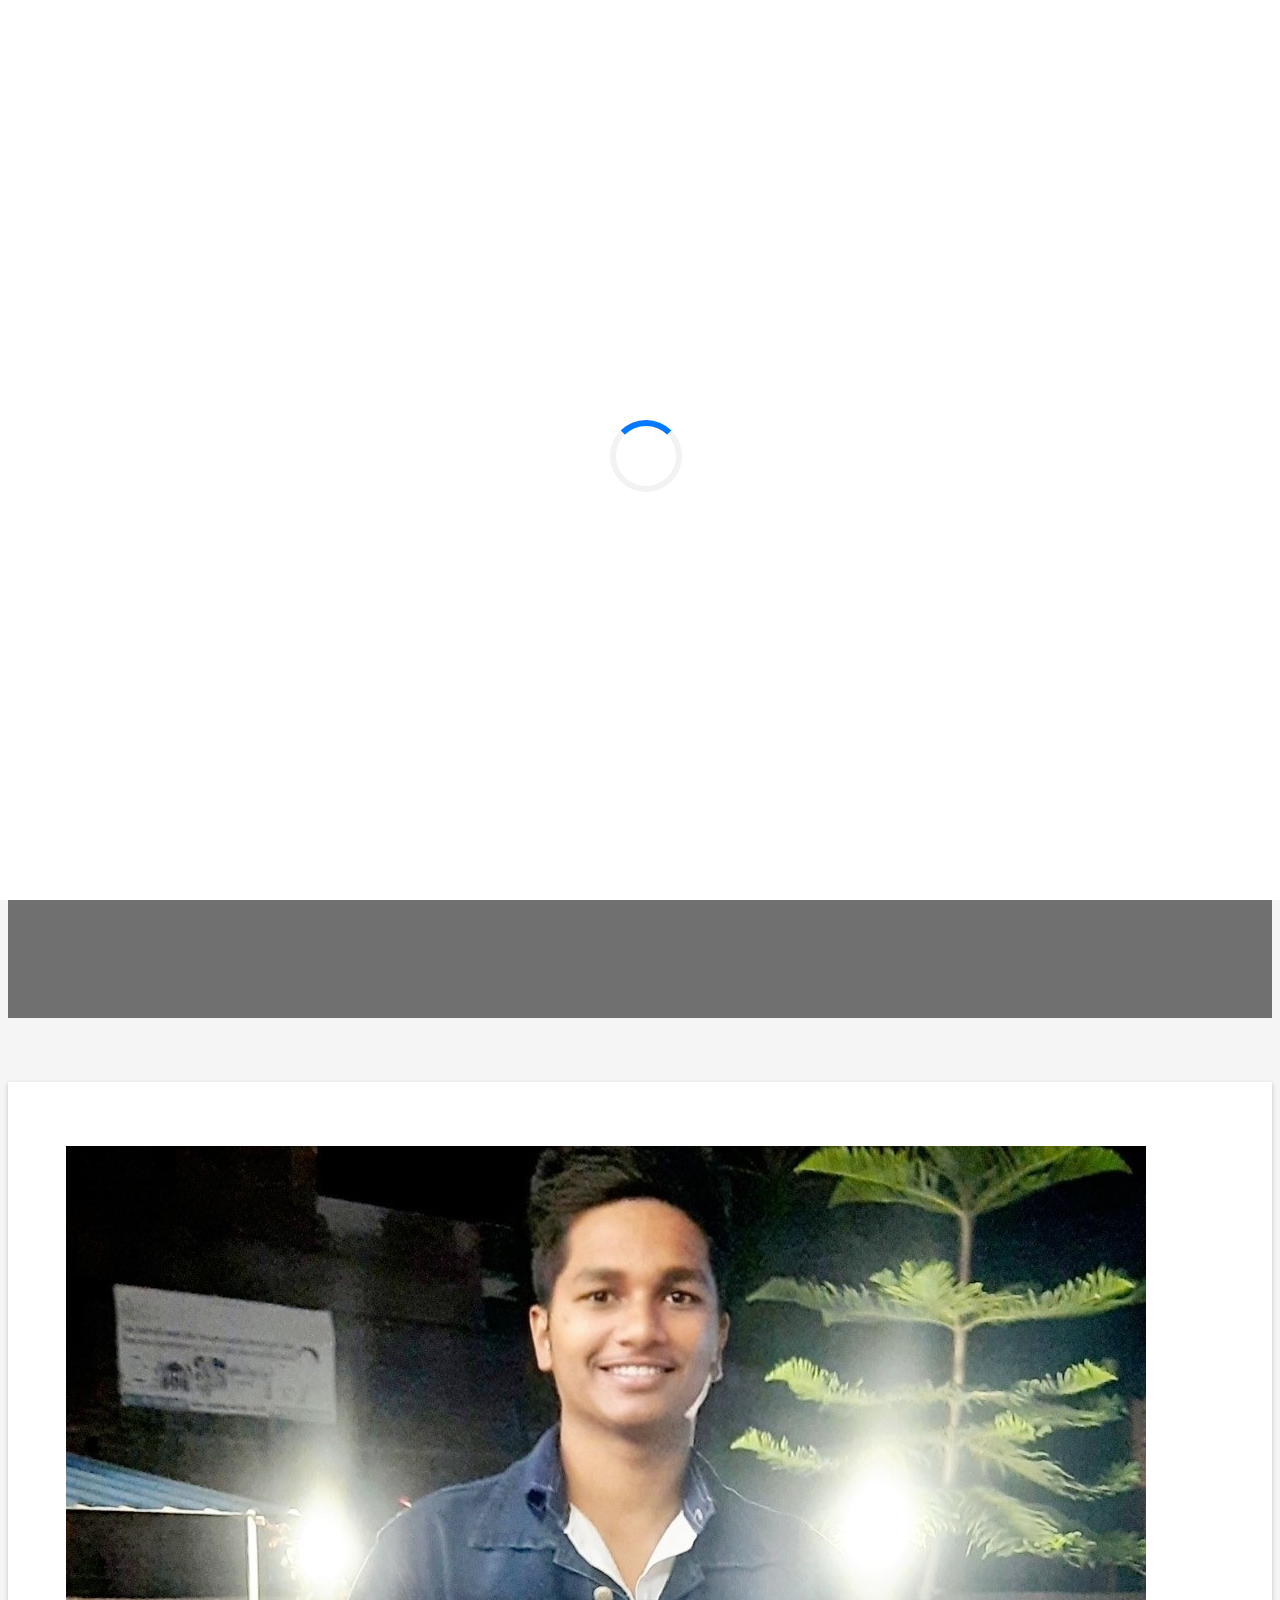
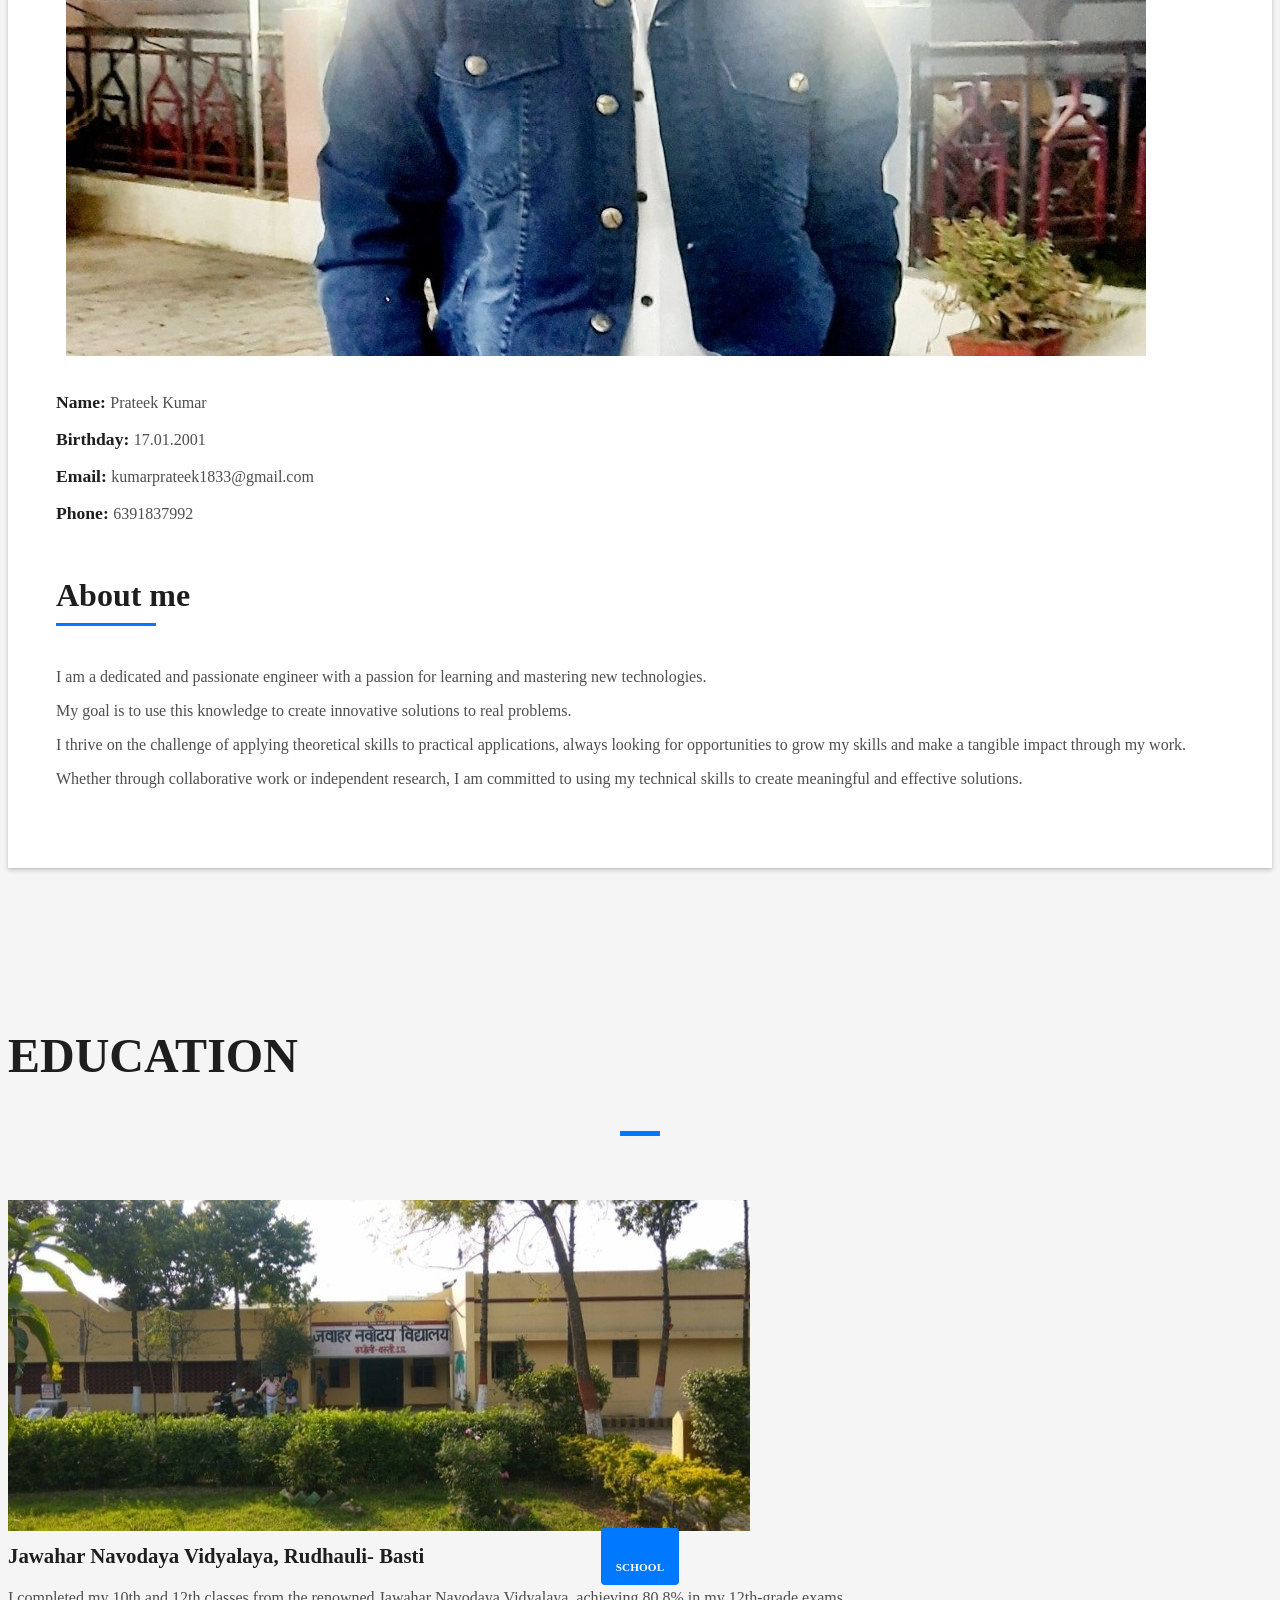
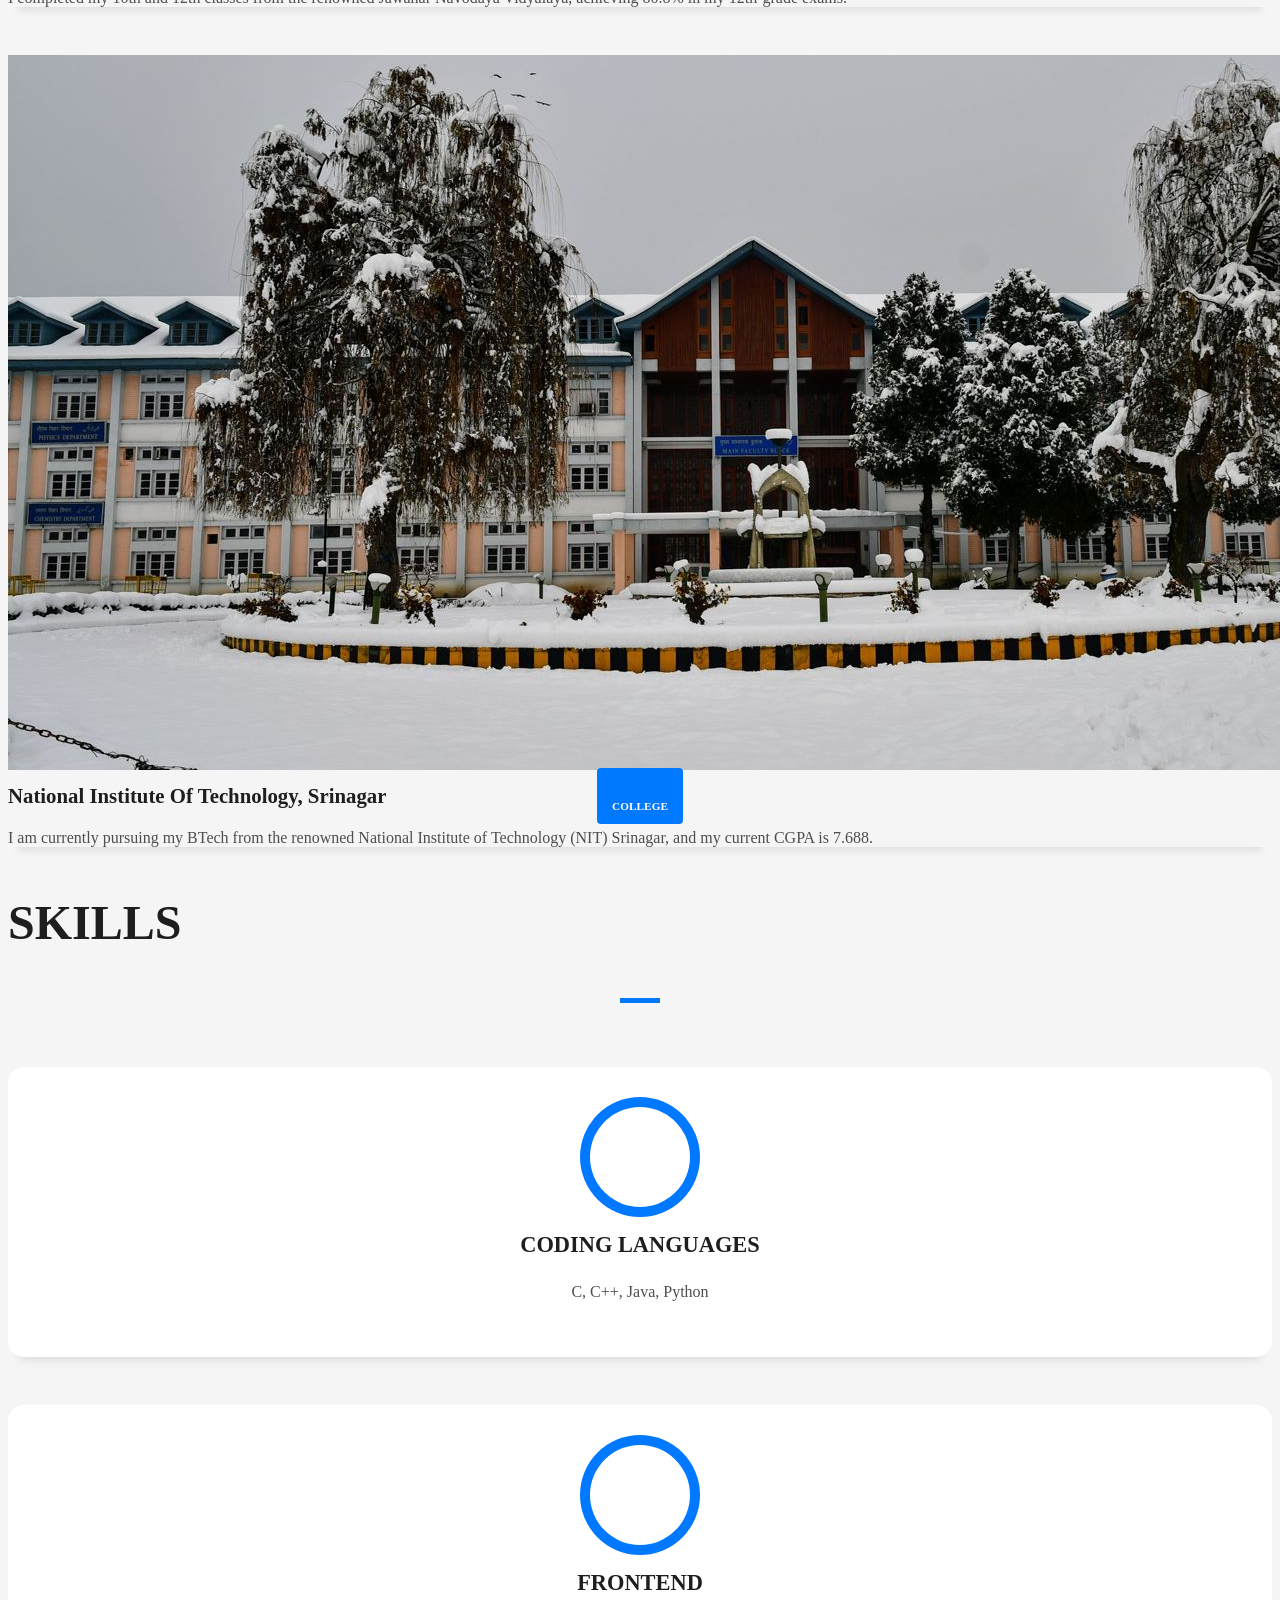
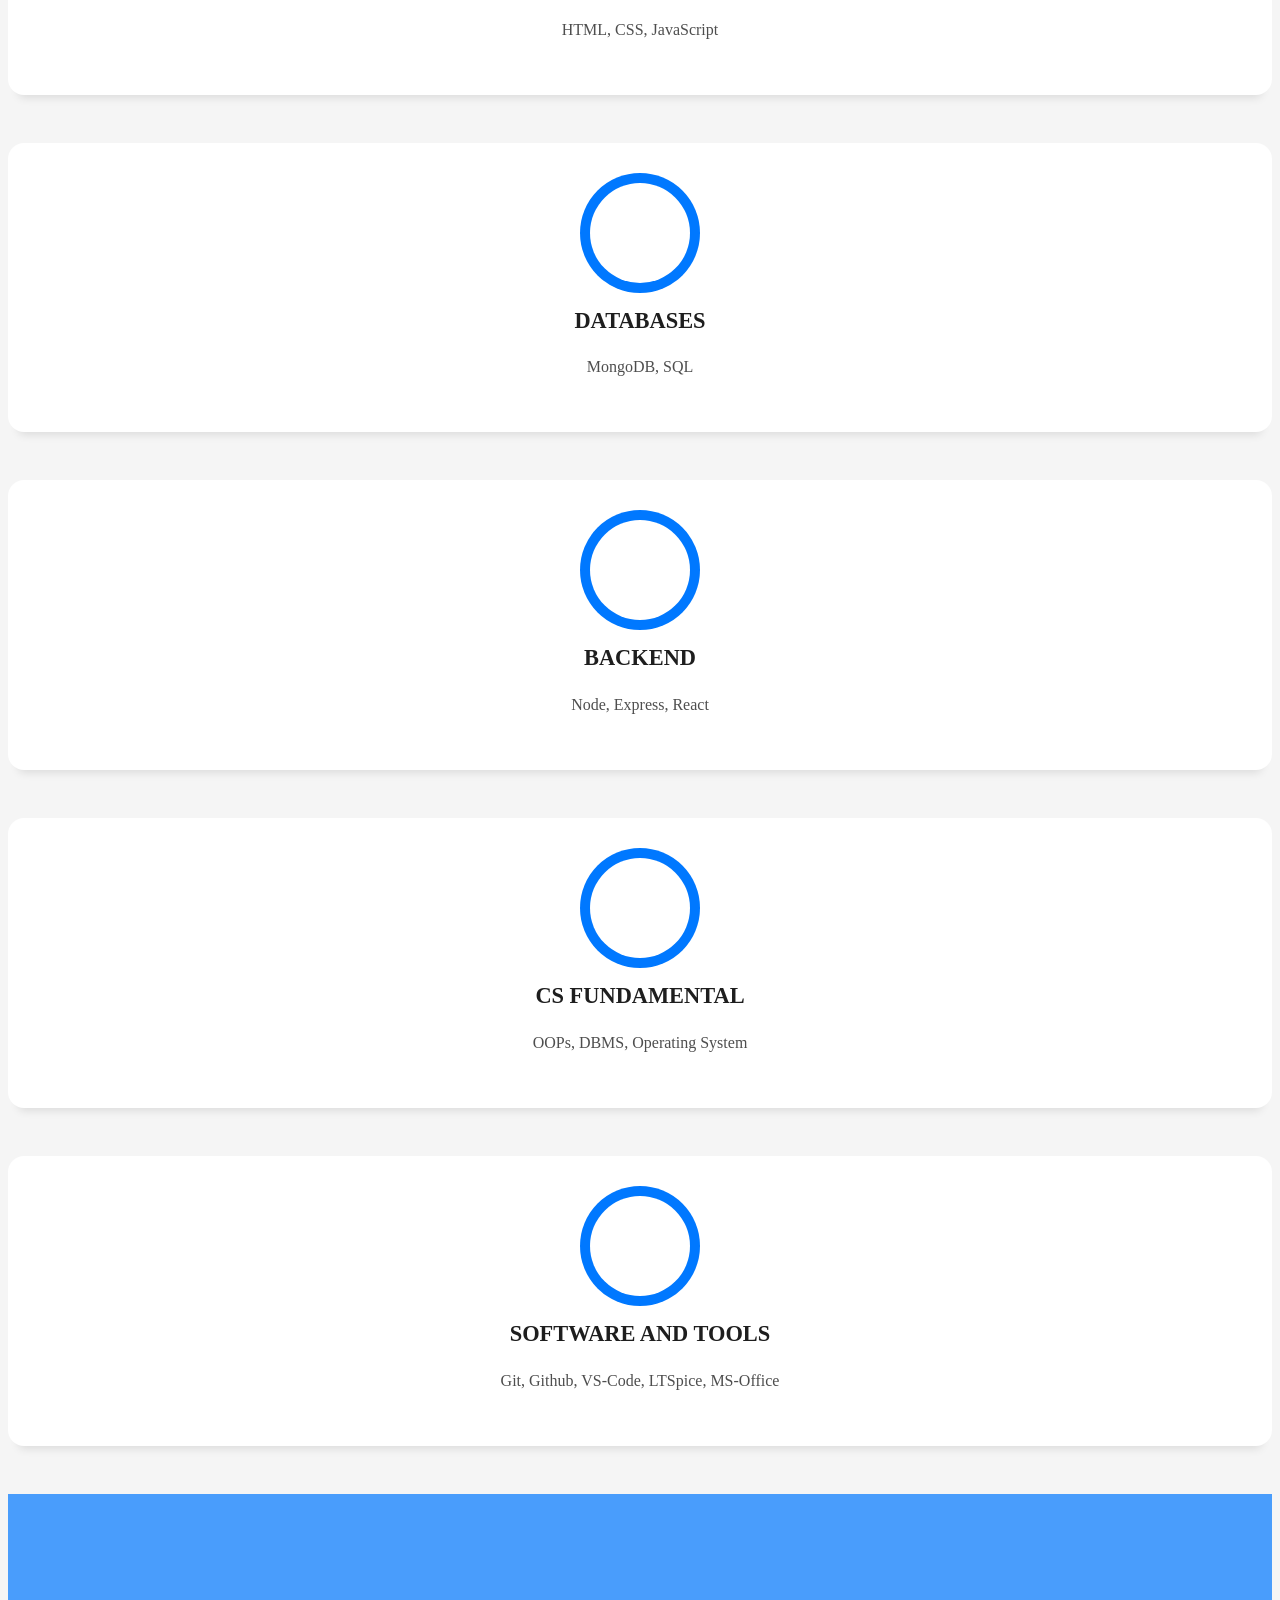
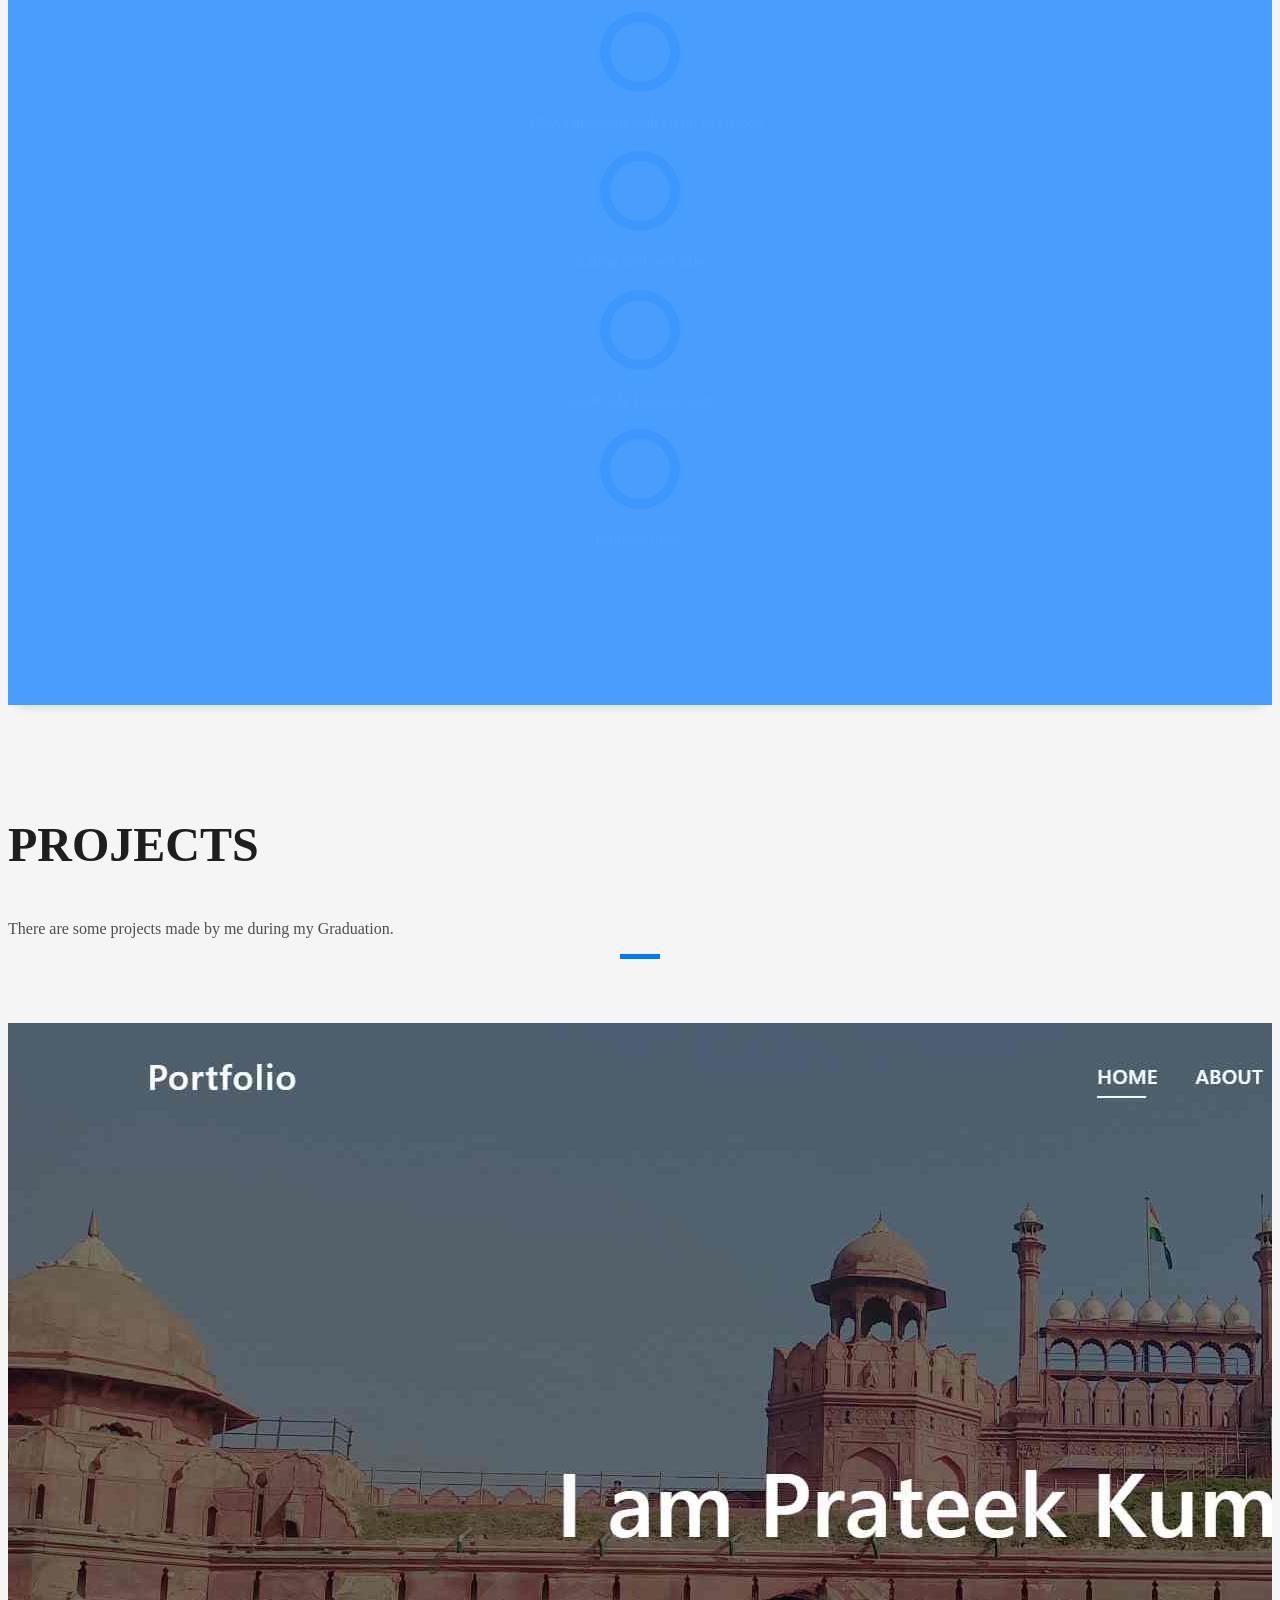
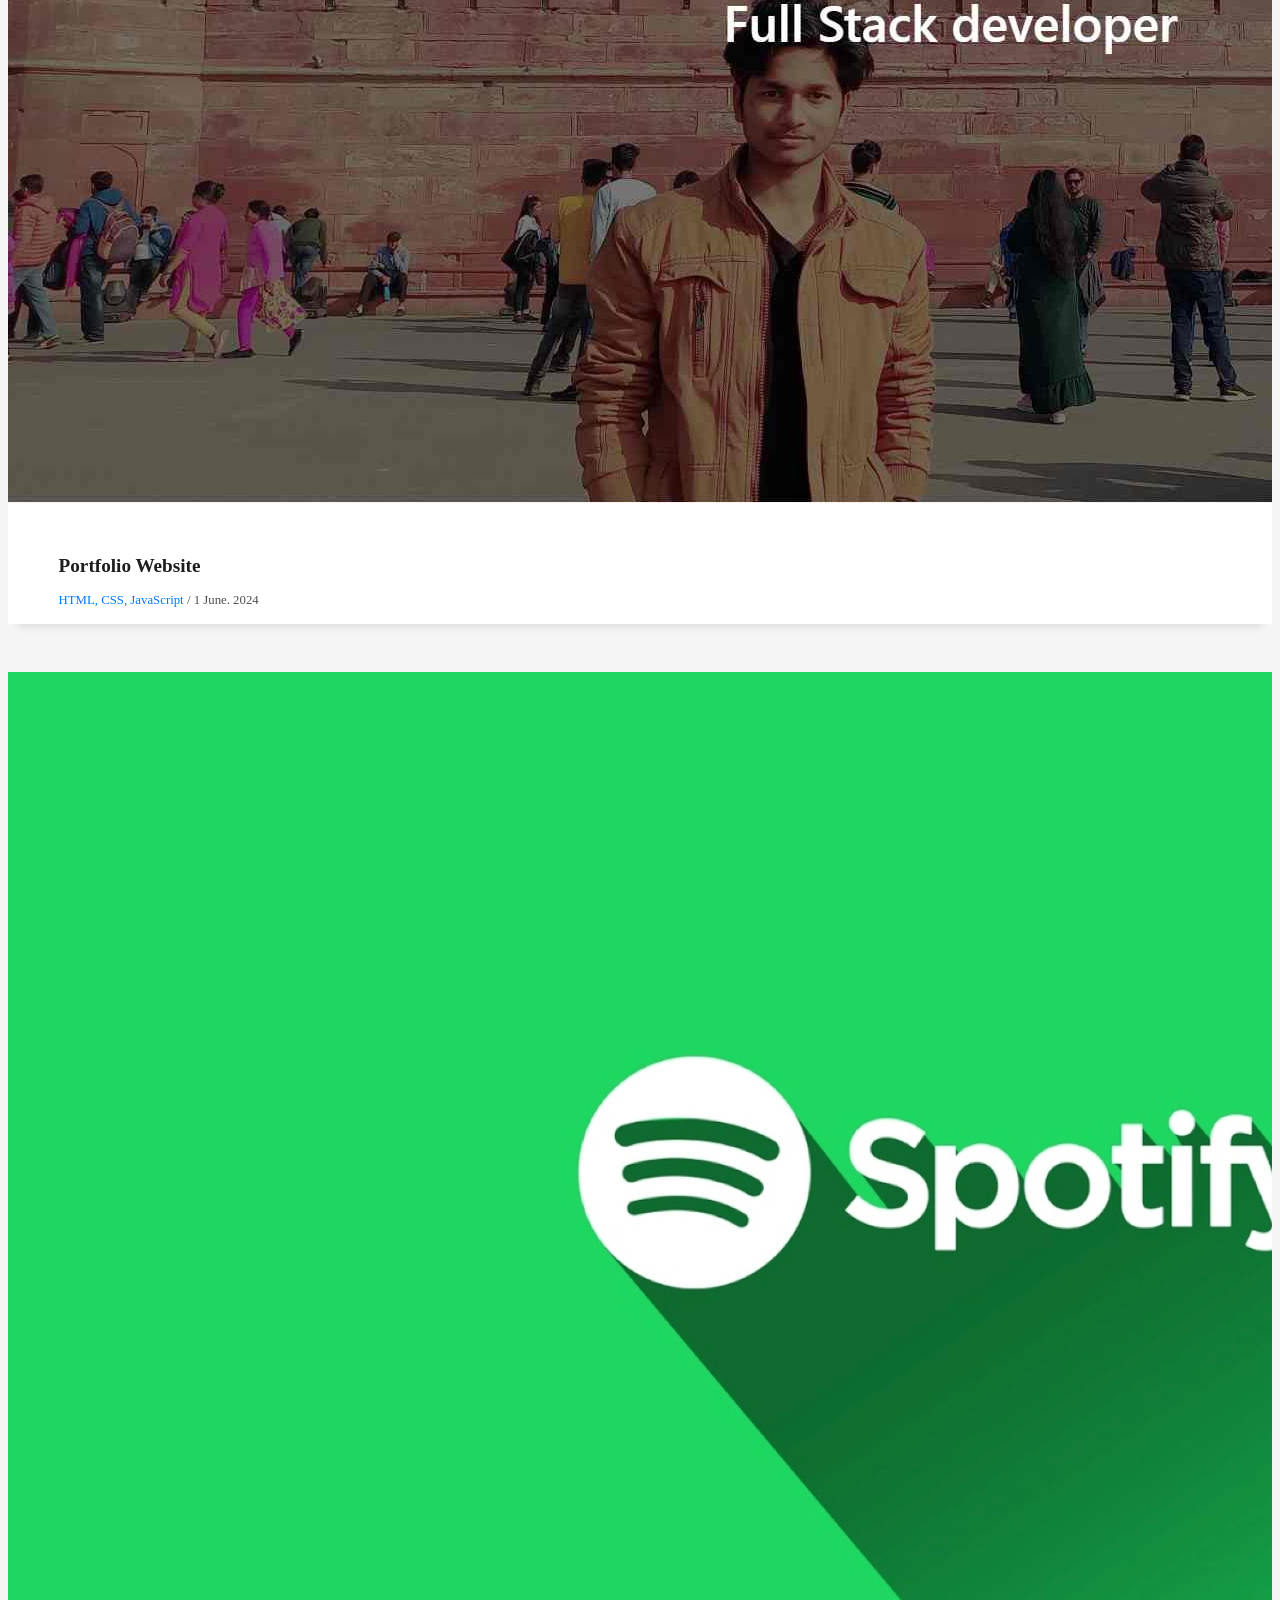
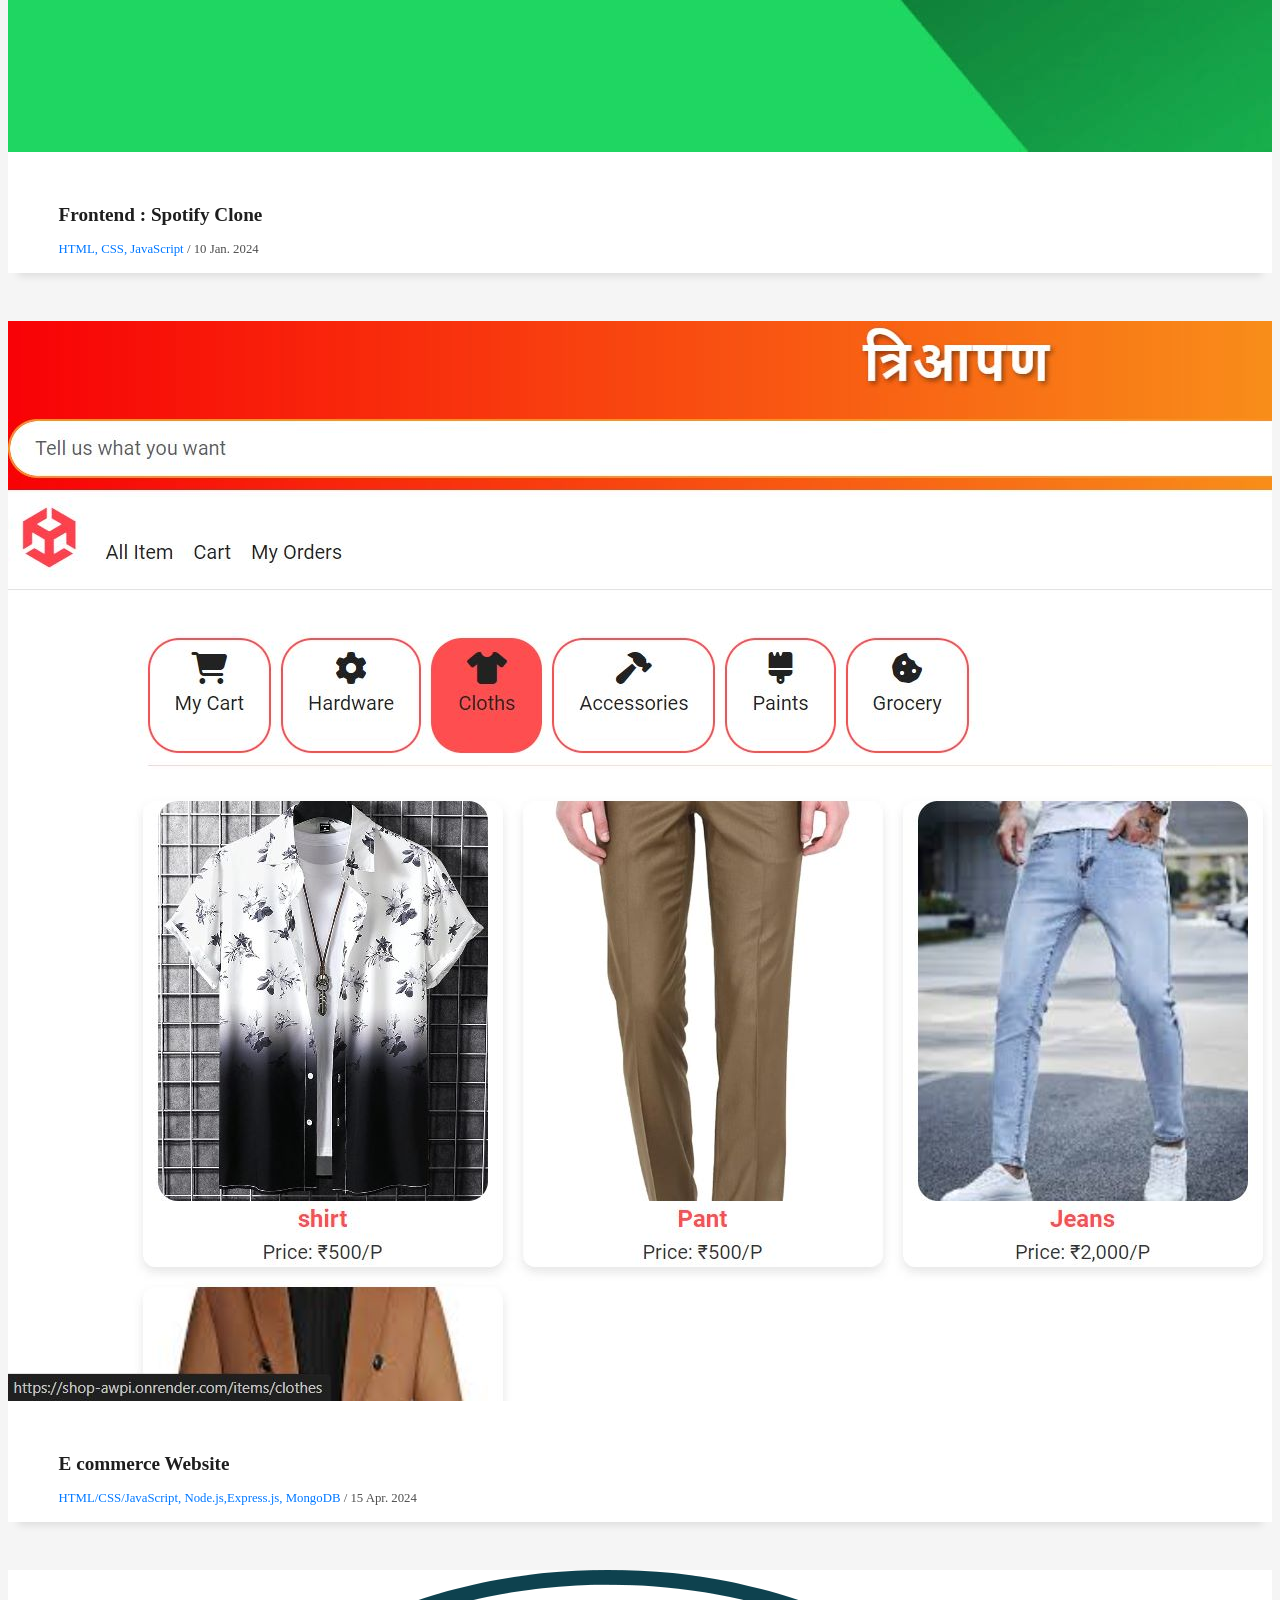
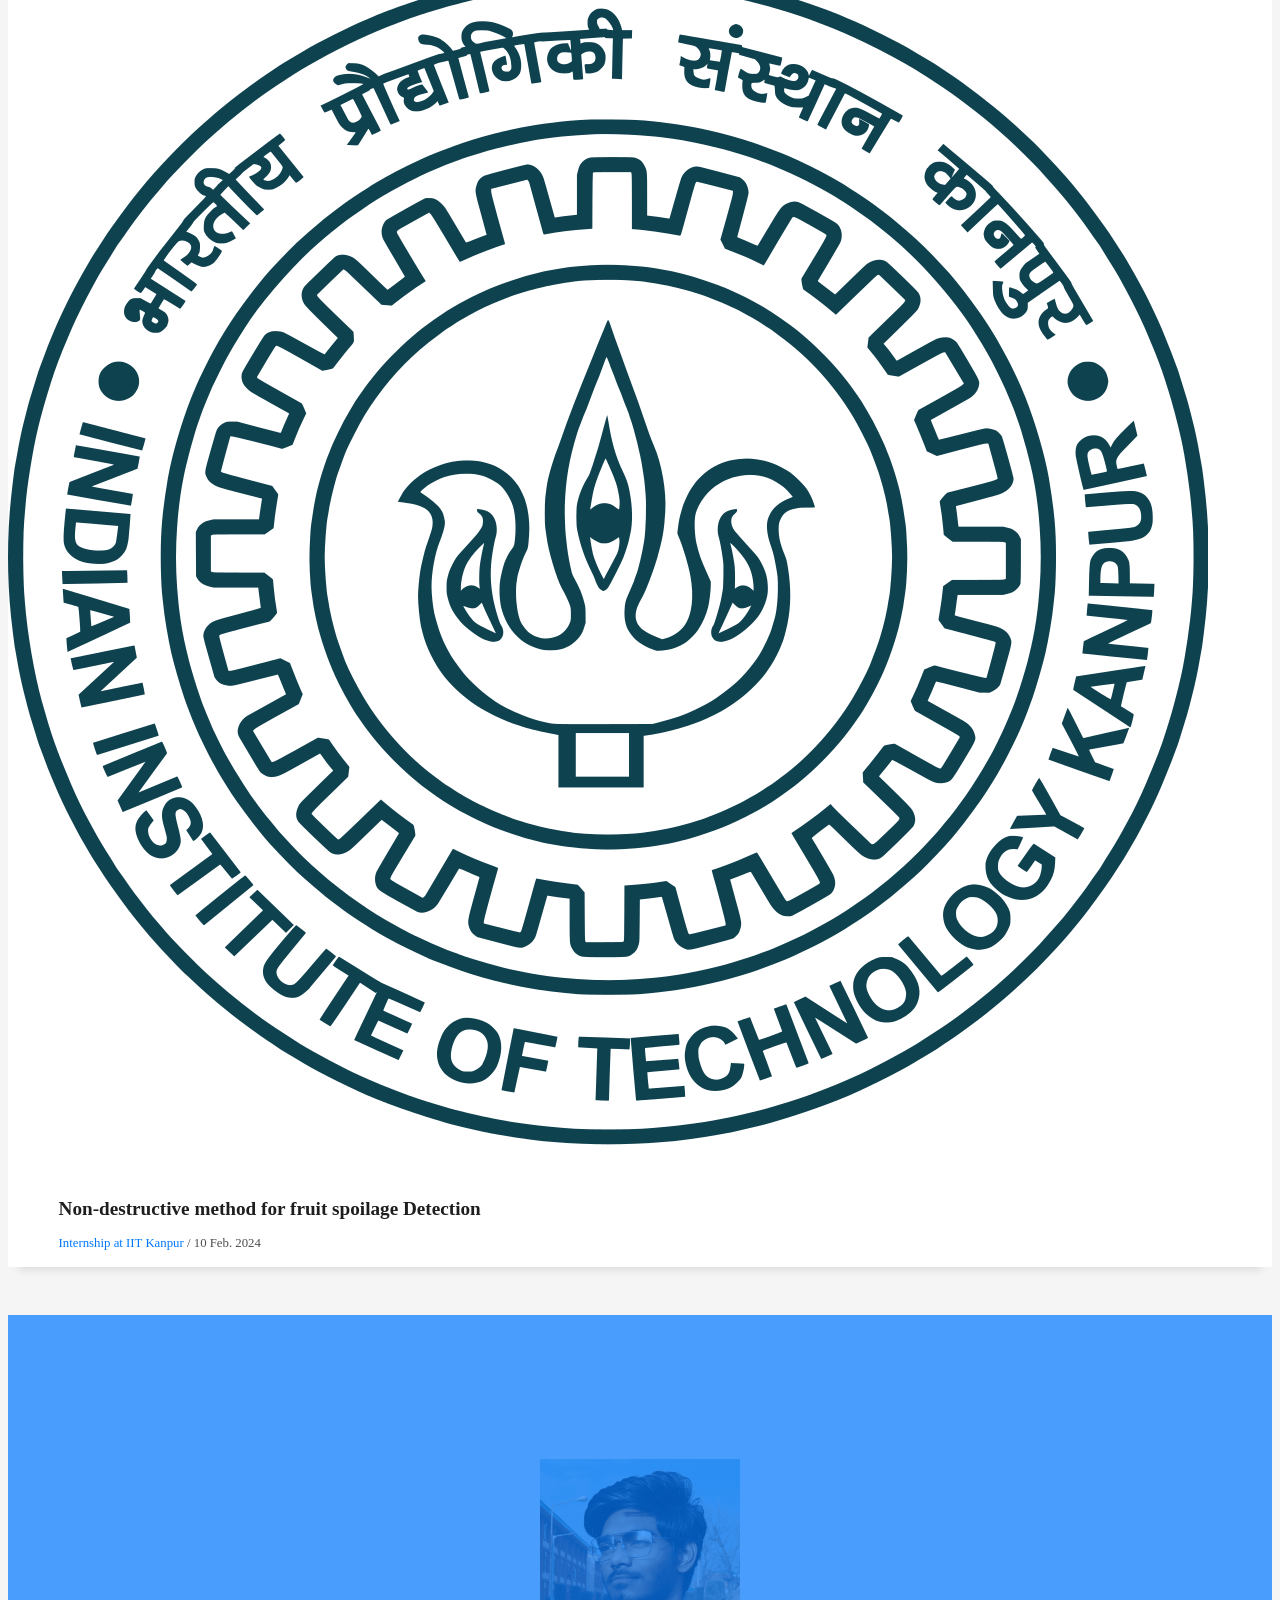
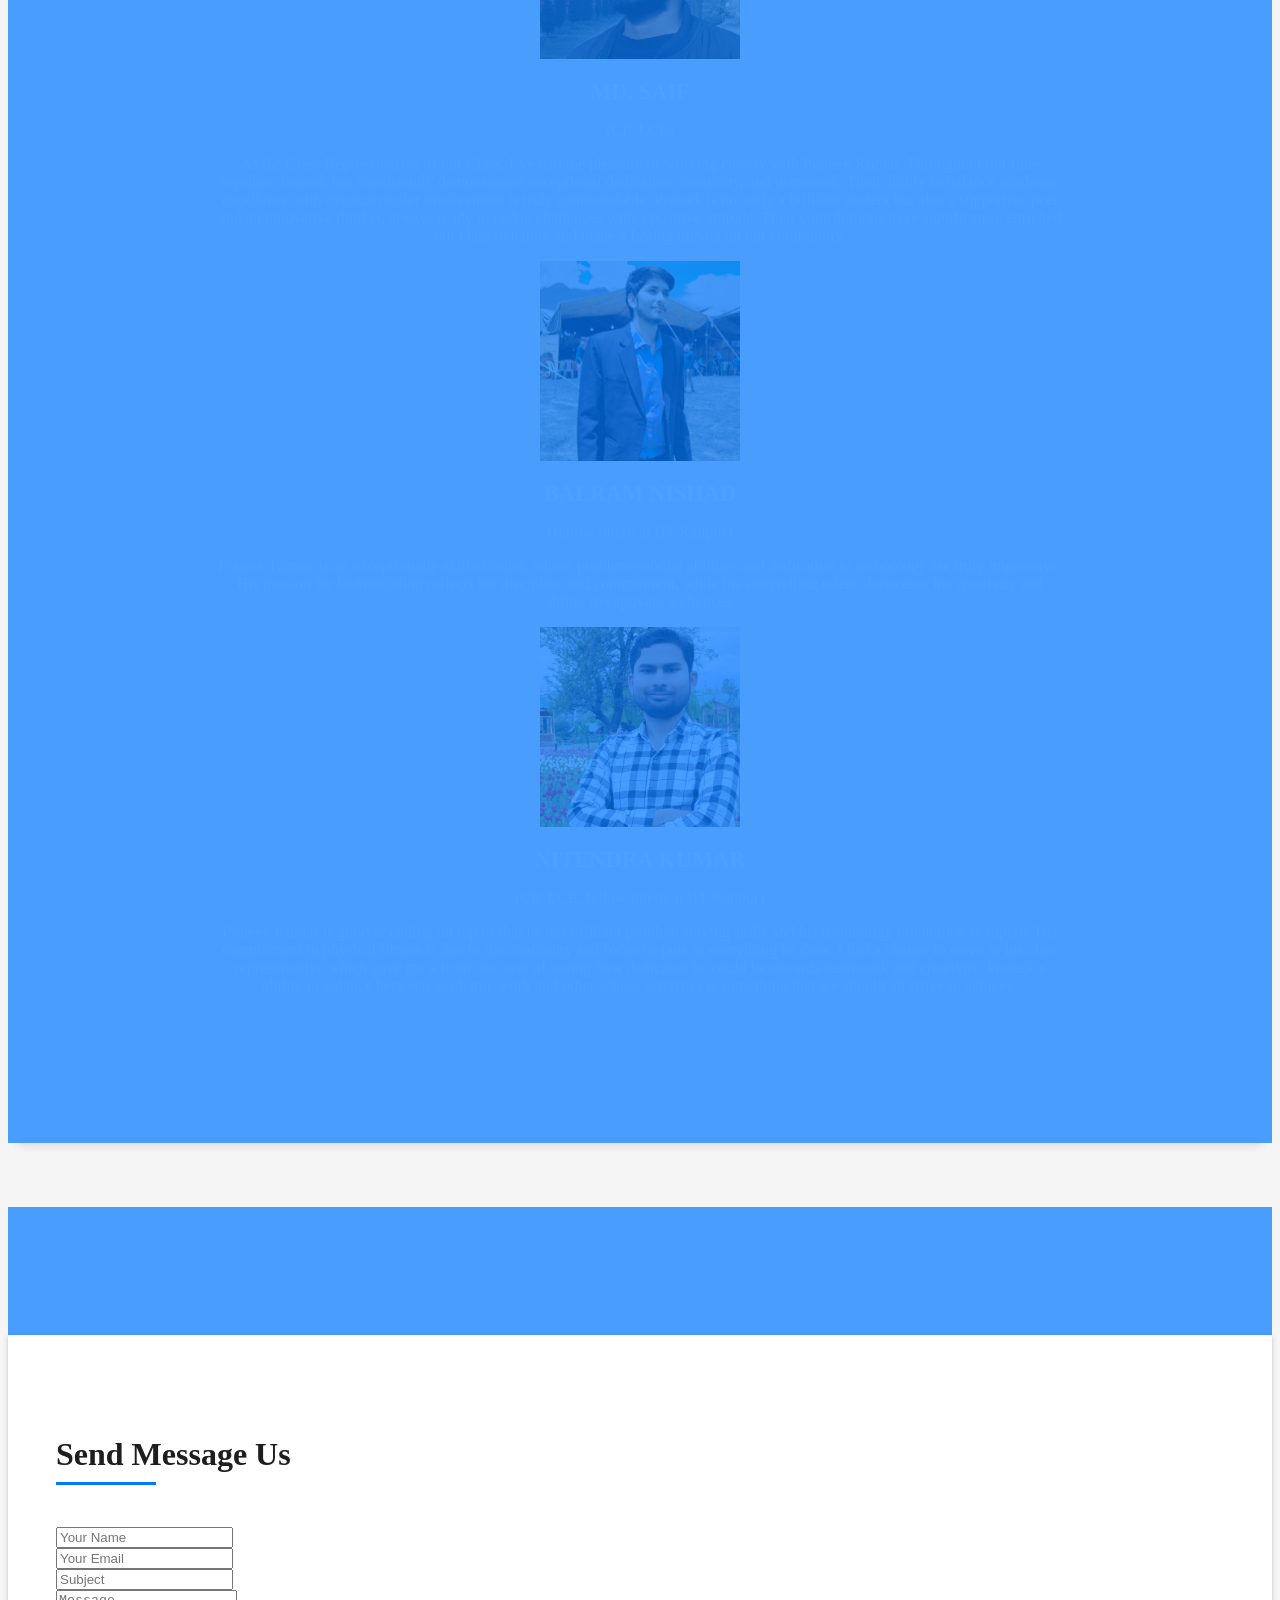
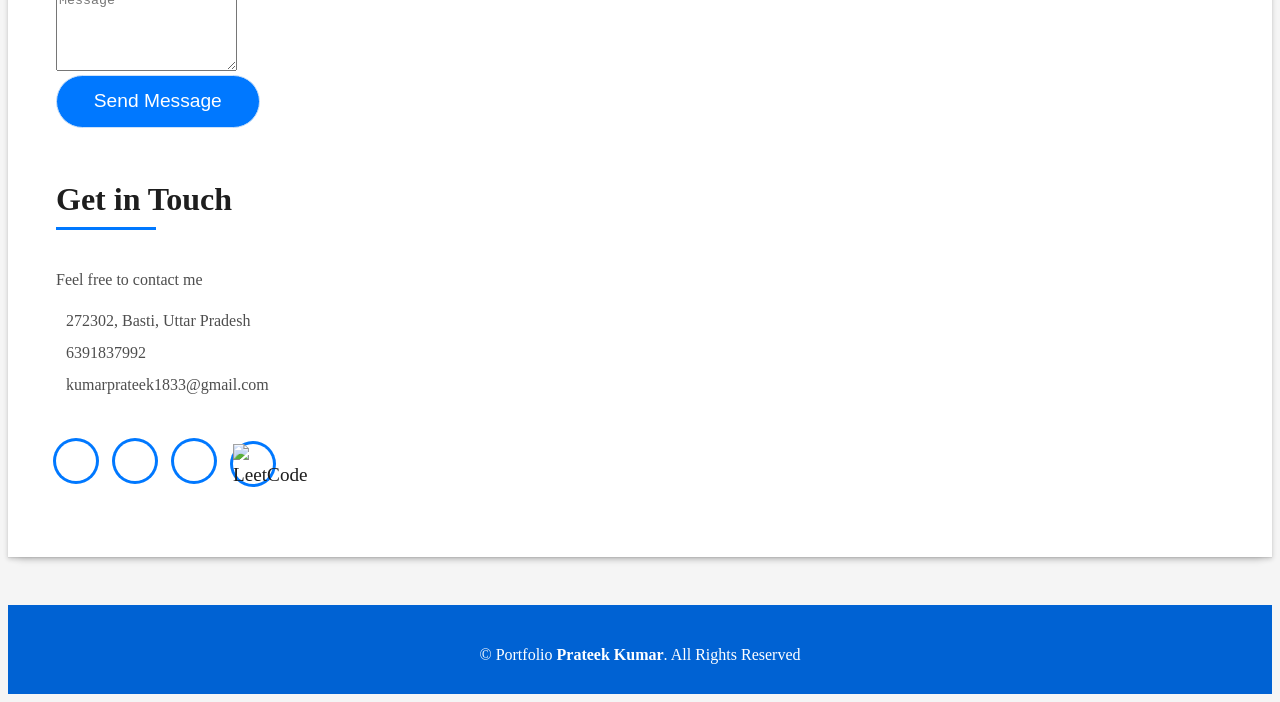
==== commit d118ee12: "leetcode icon" ====
--- a/index.html
+++ b/index.html
@@ -630,7 +630,7 @@
                             <li>
                               <a href="https://leetcode.com/u/Prateek_Kumar_24/">
                                 <span class="ico-circle">
-                                  <img src="https://static-00.iconduck.com/assets.00/leetcode-icon-1721x2048-ludgp8qf.png" alt="LeetCode" style="width: 24px; height: 24px;">
+                                  <img src="https://encrypted-tbn0.gstatic.com/images?q=tbn:ANd9GcRCVJWEpKksJQJwrTDUHRTAKYdOVLgMwm_sZA&s" alt="LeetCode" style="width: 24px; height: 24px;">
                                 </span>
                               </a>
                             </li>
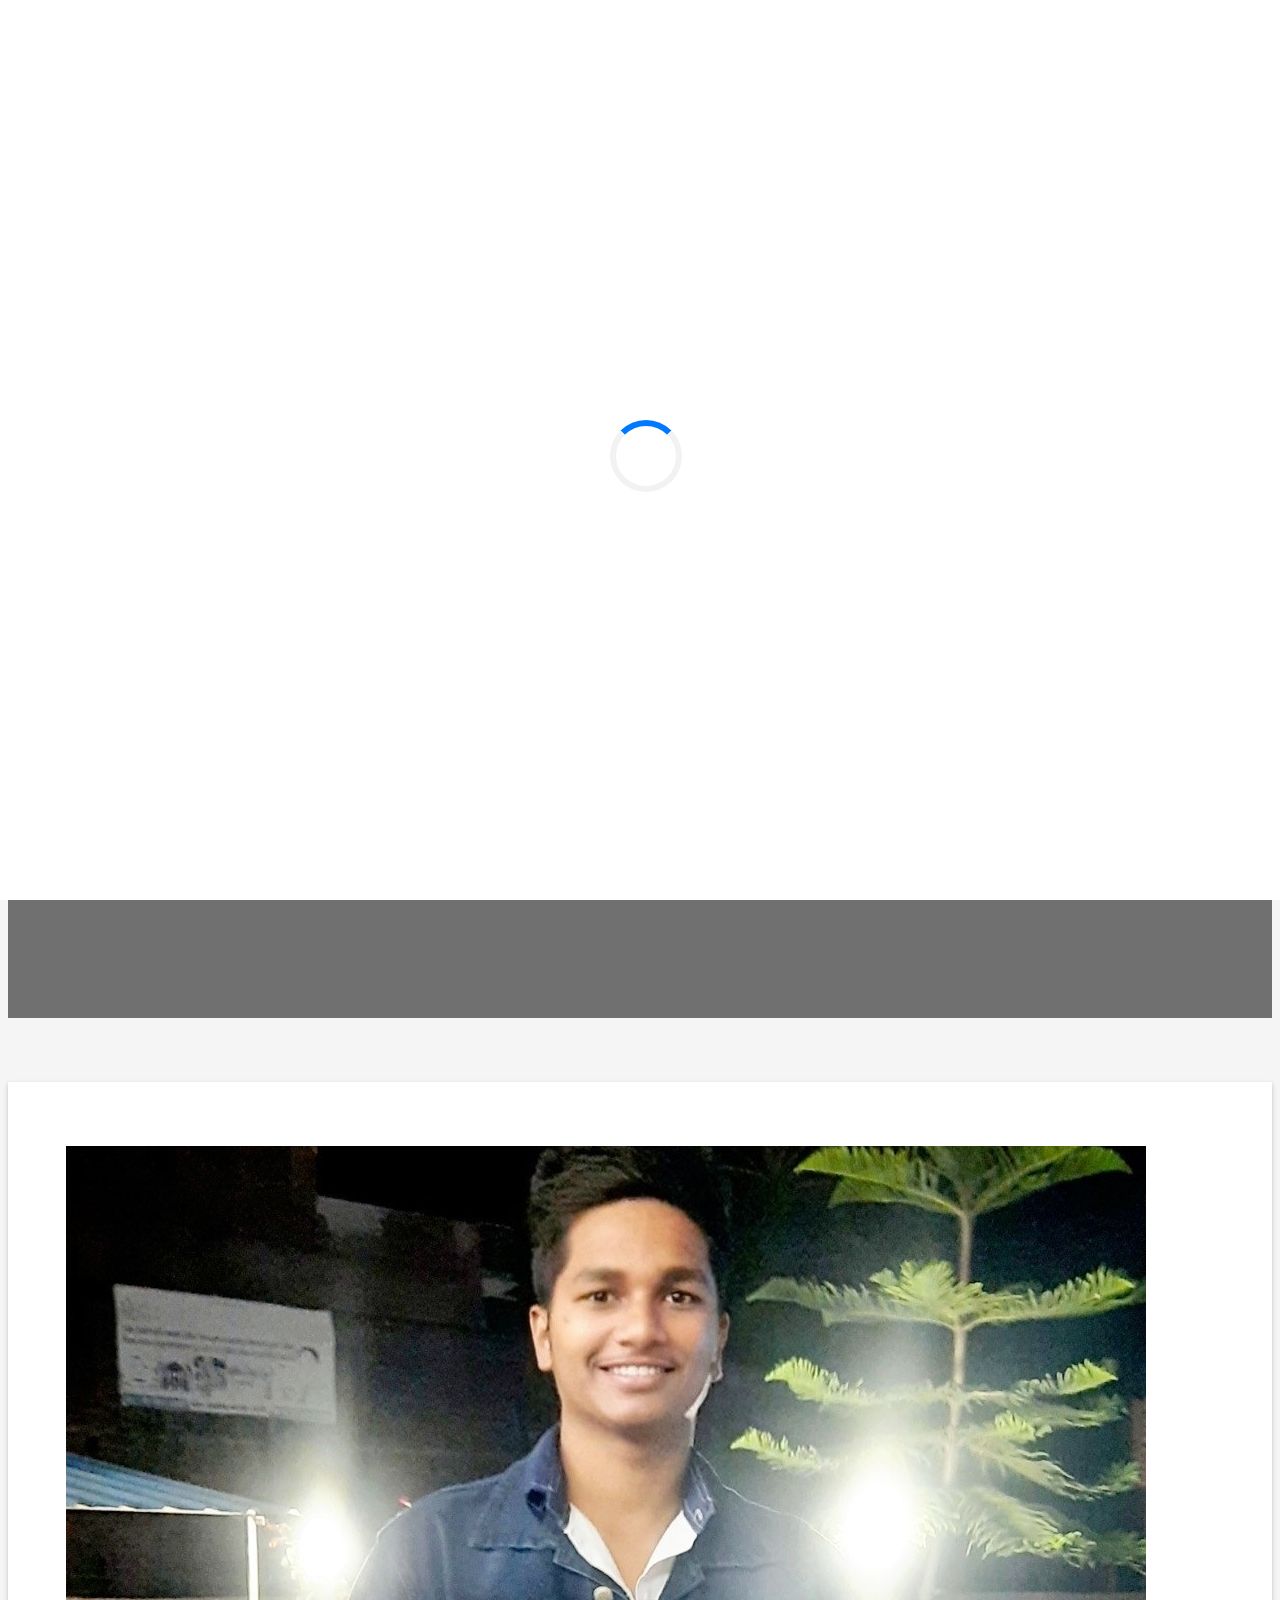
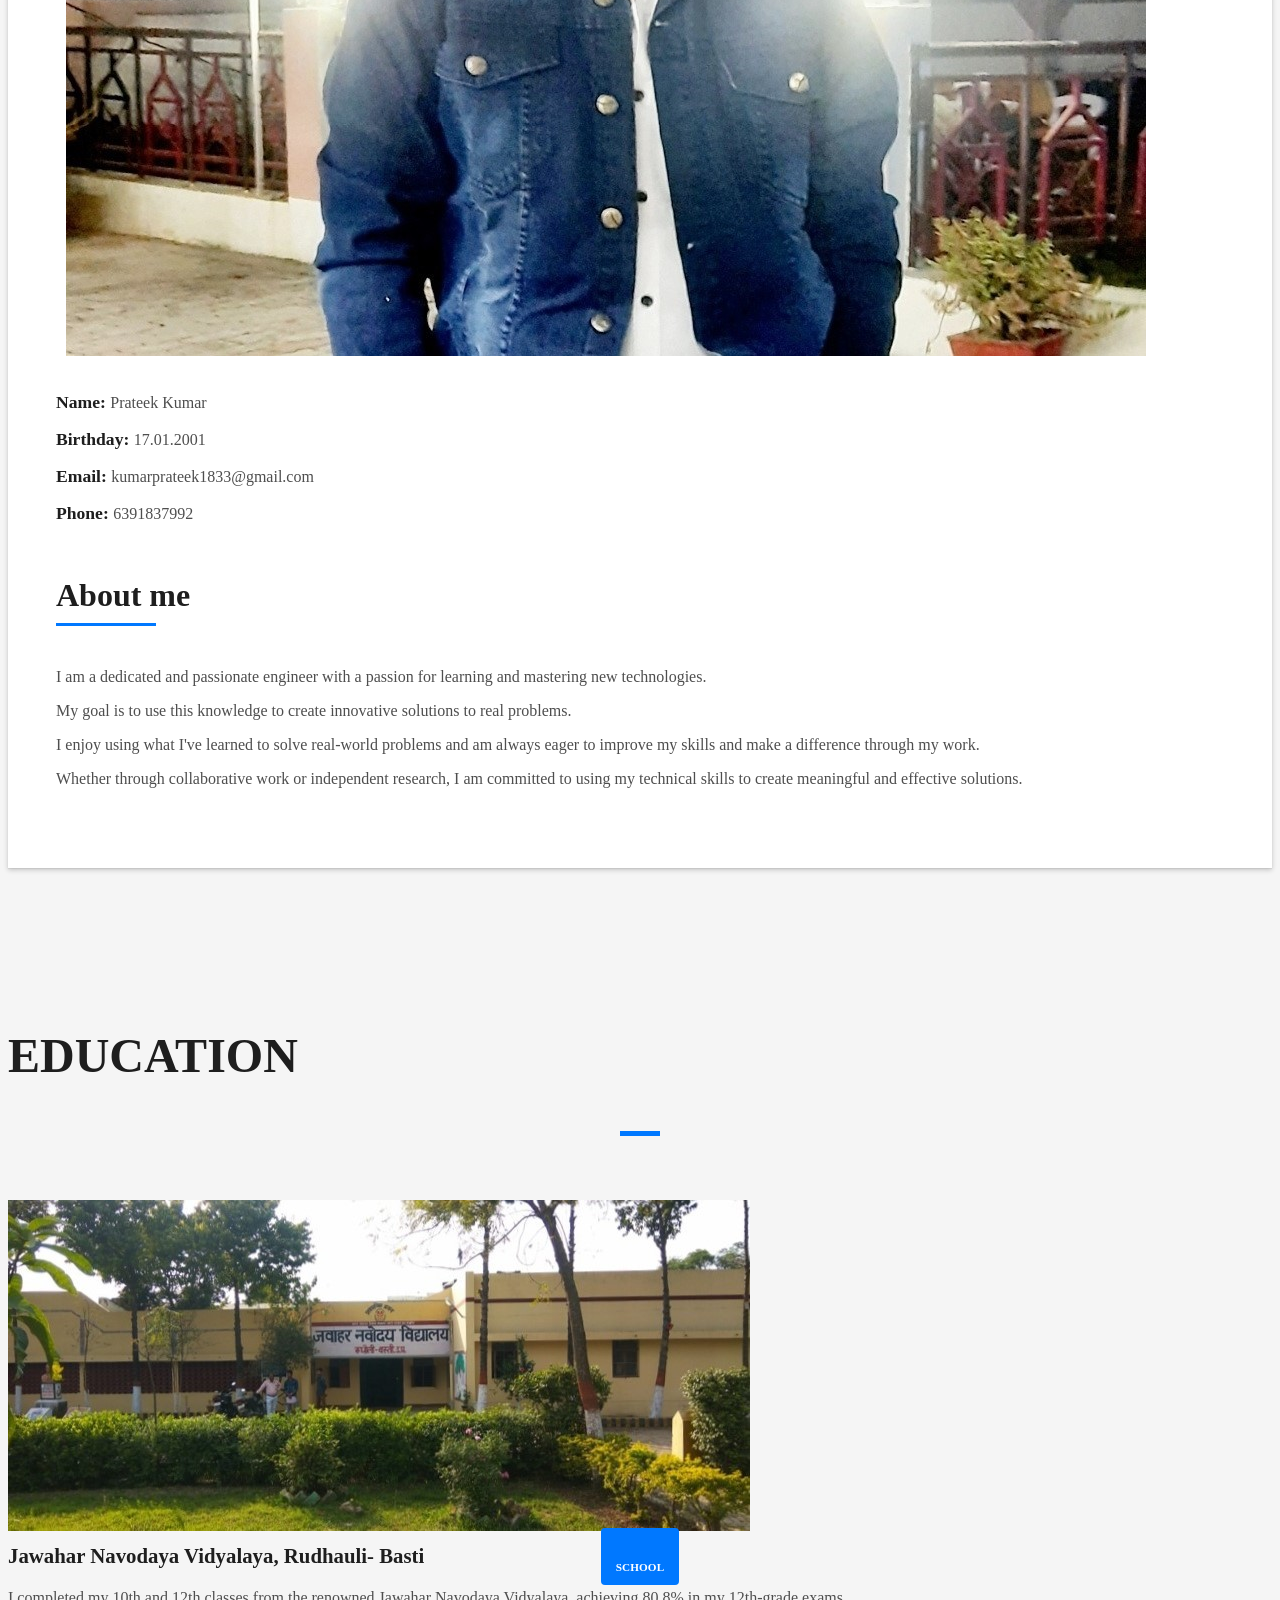
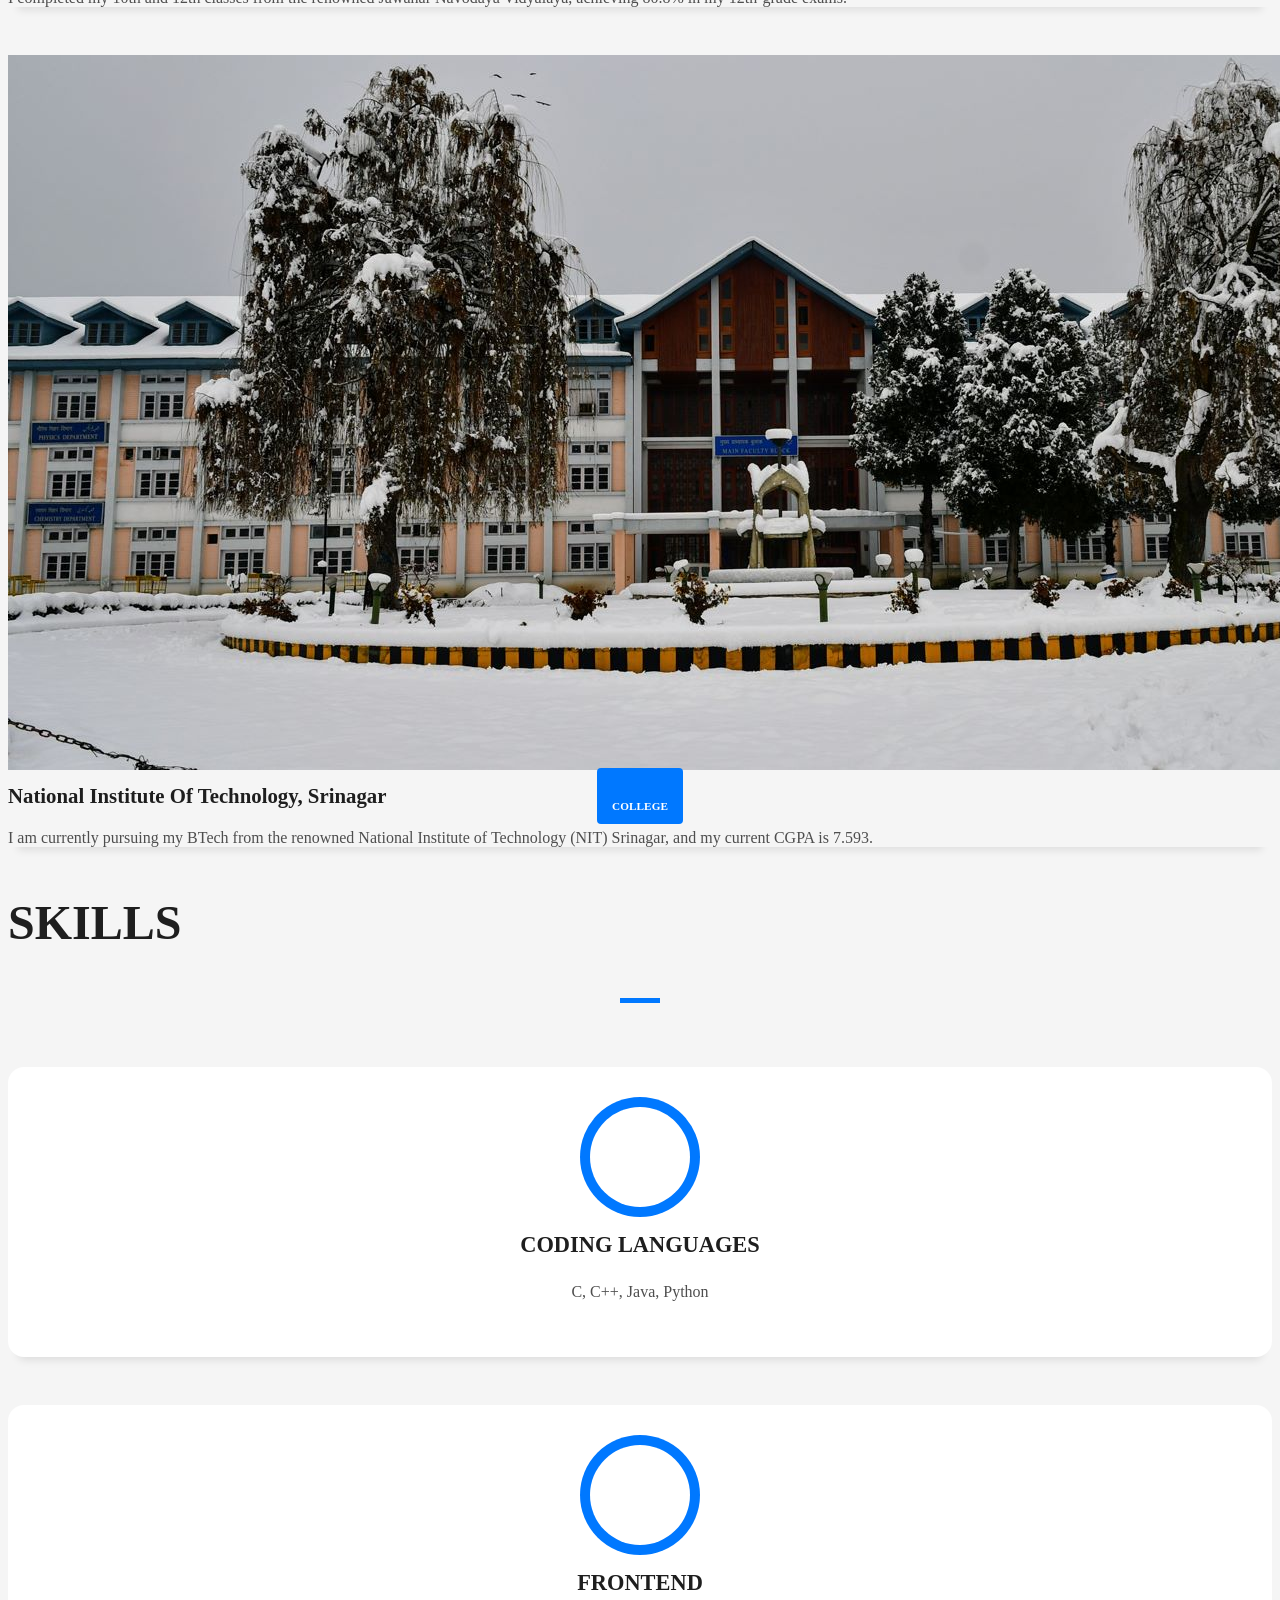
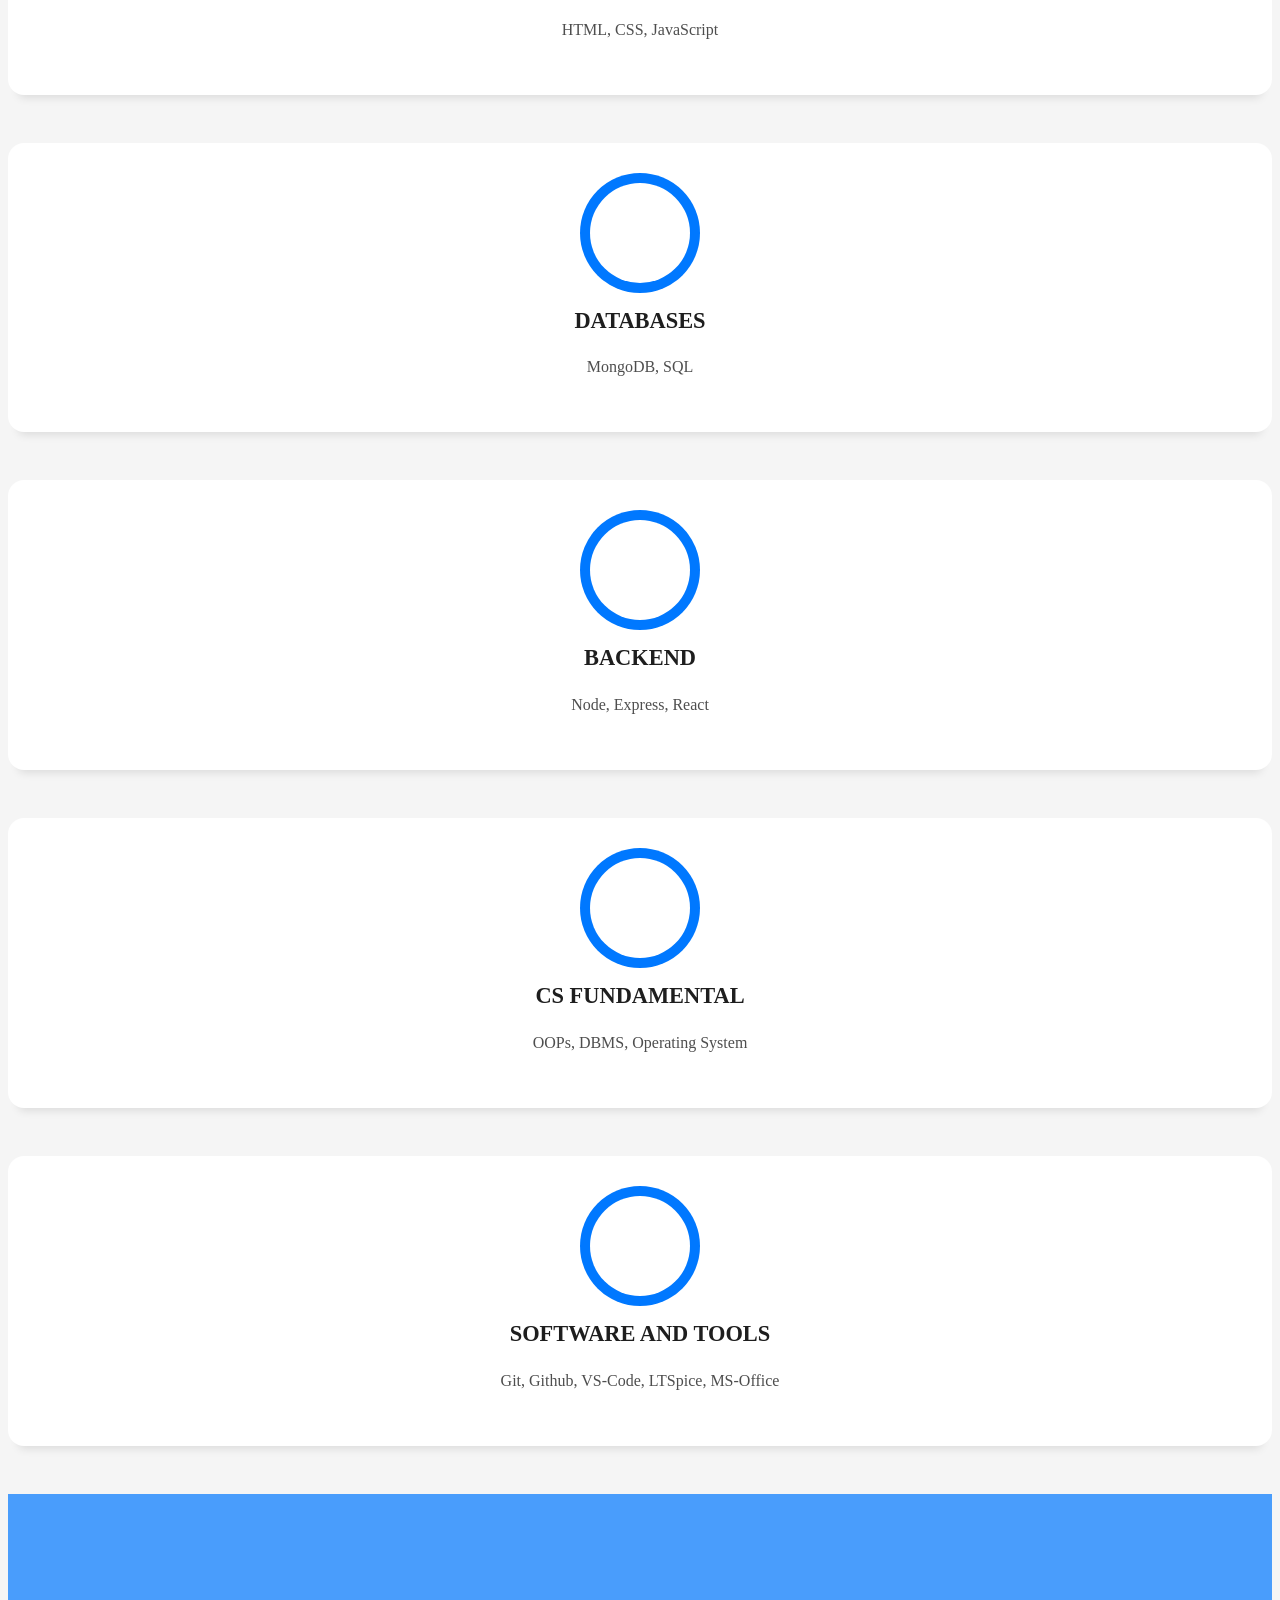
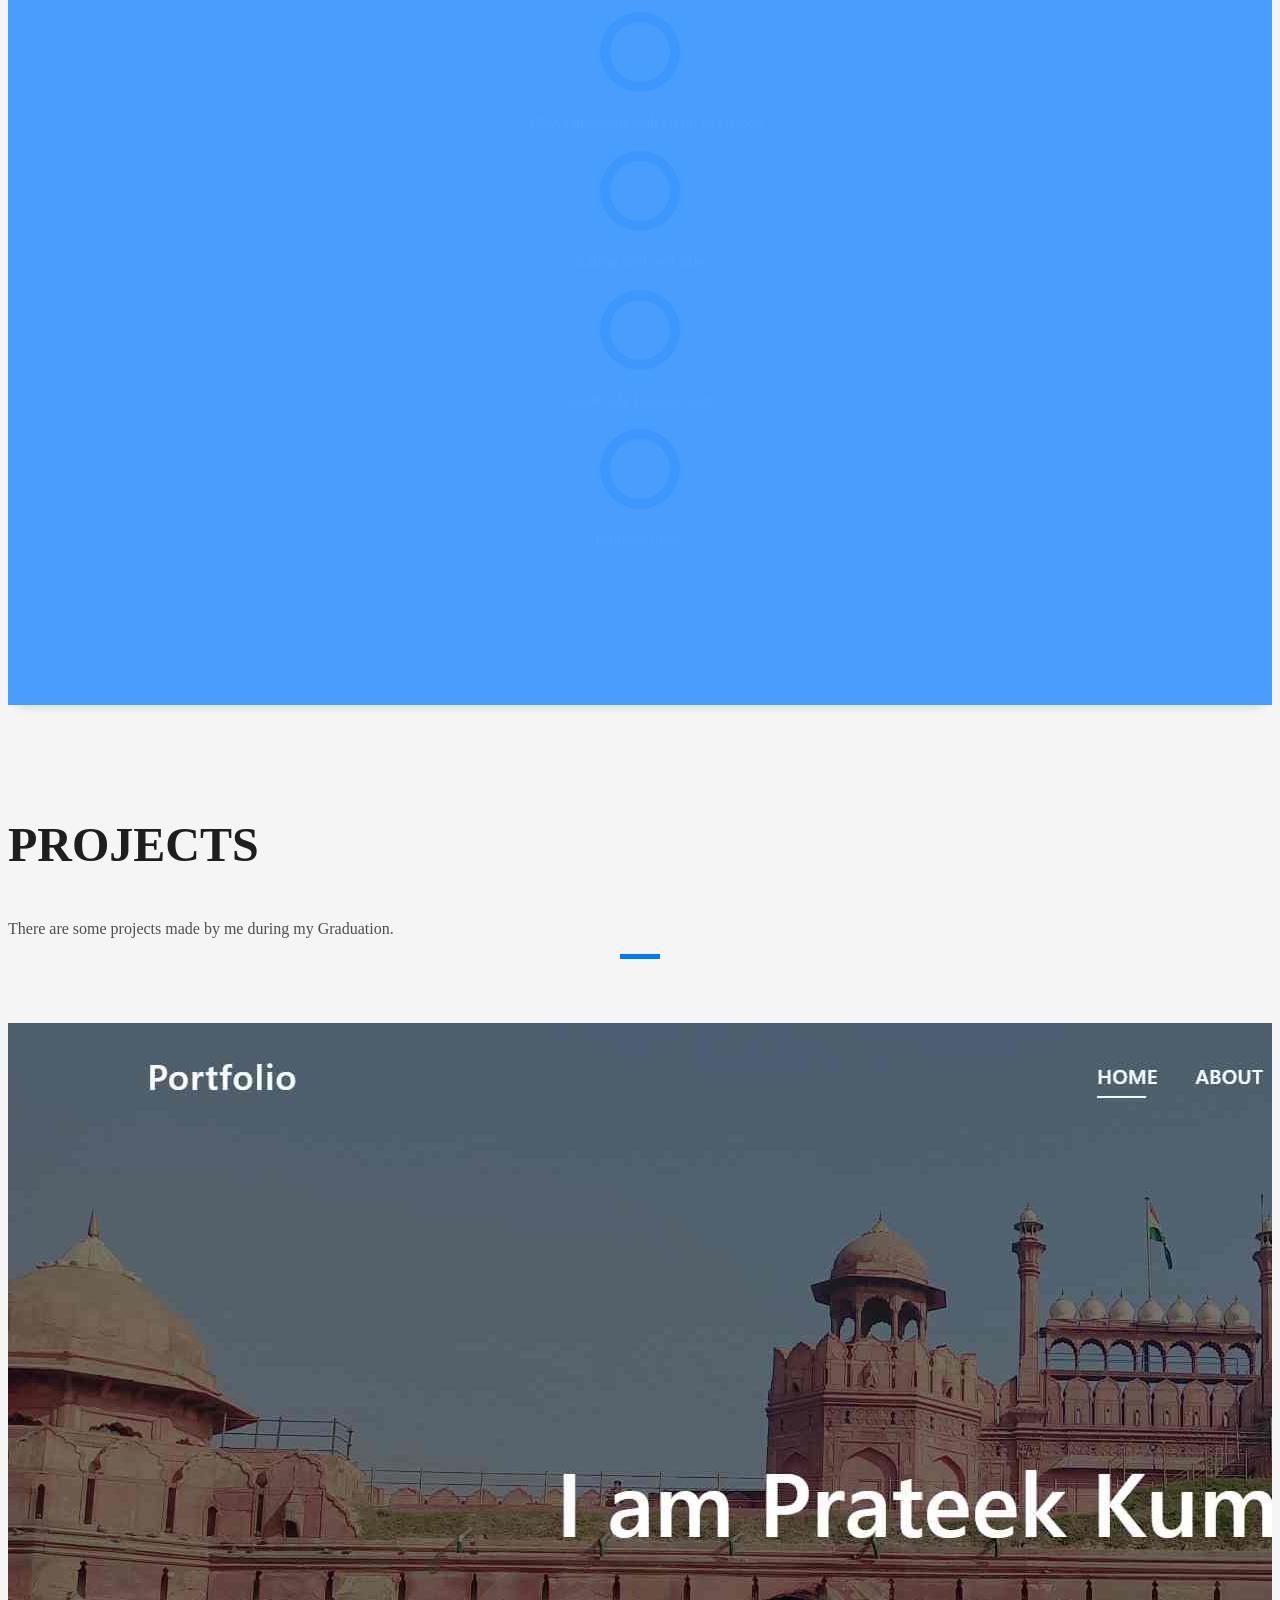
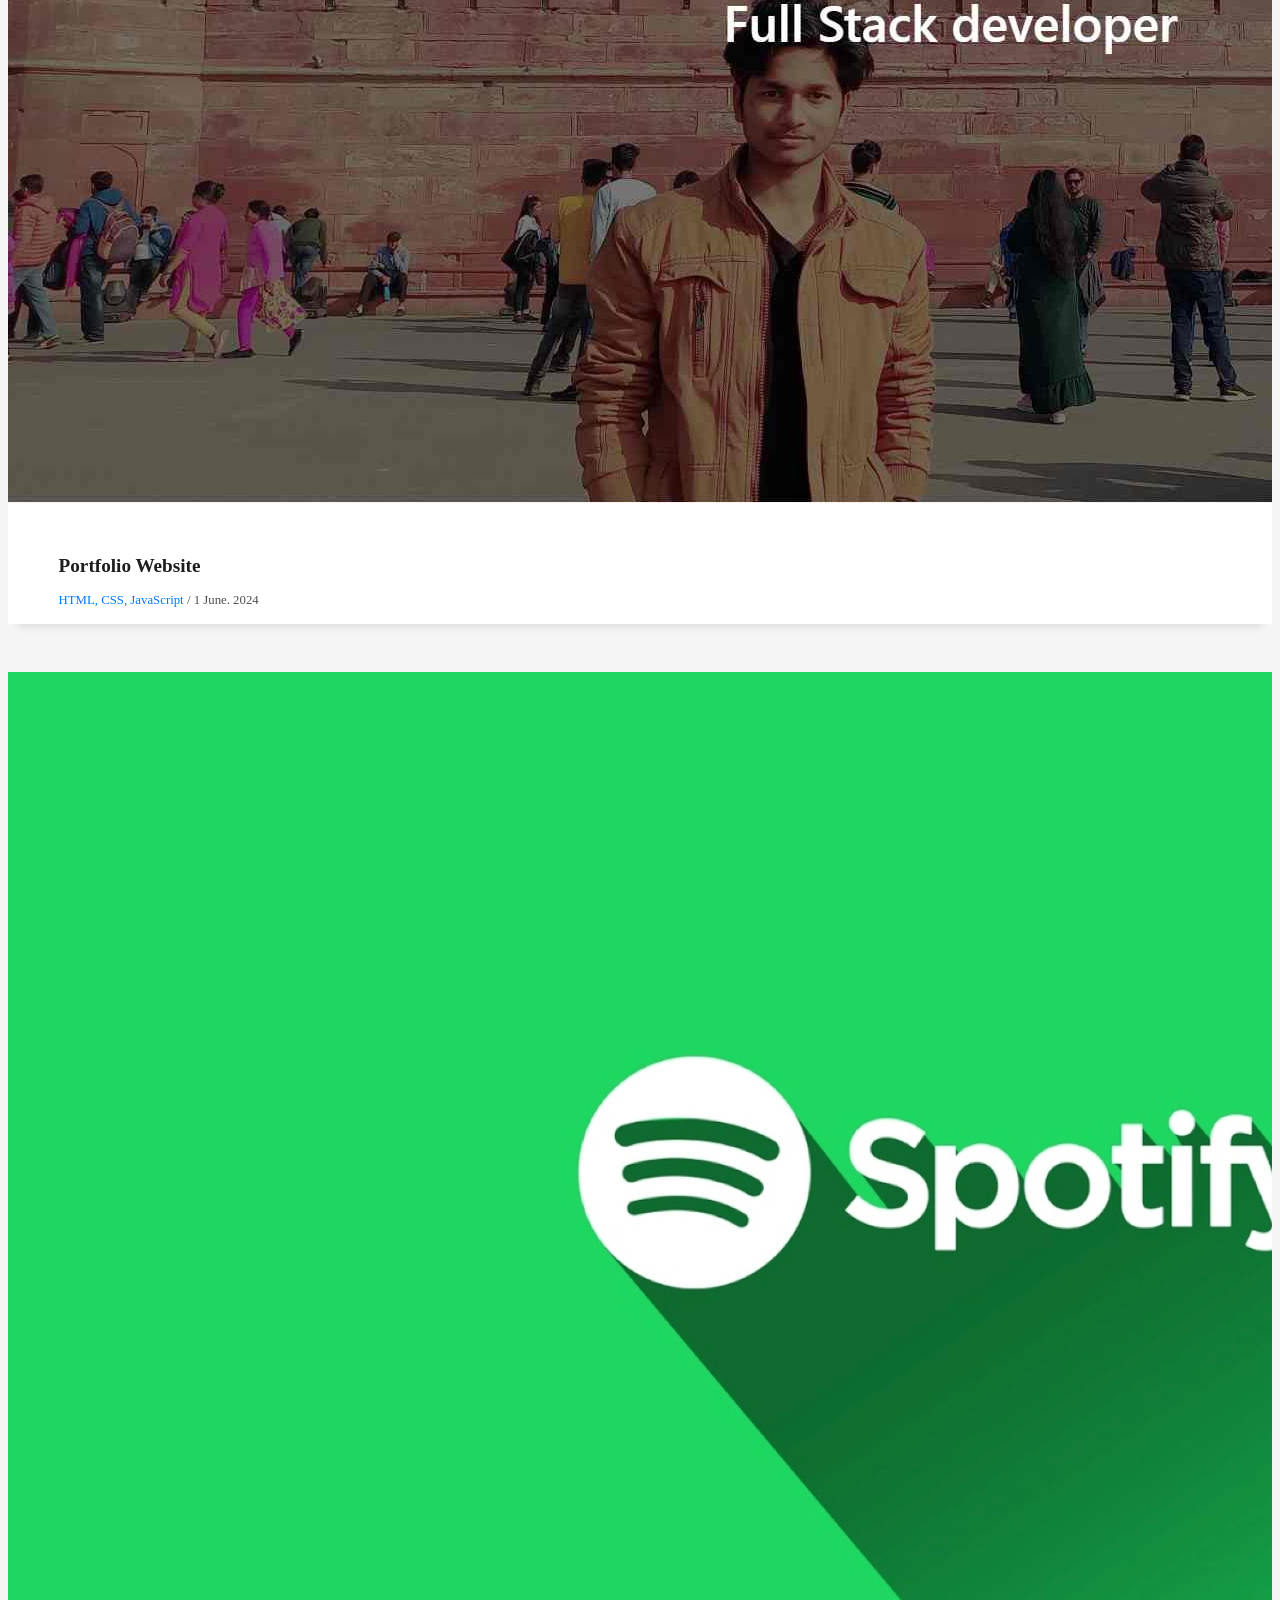
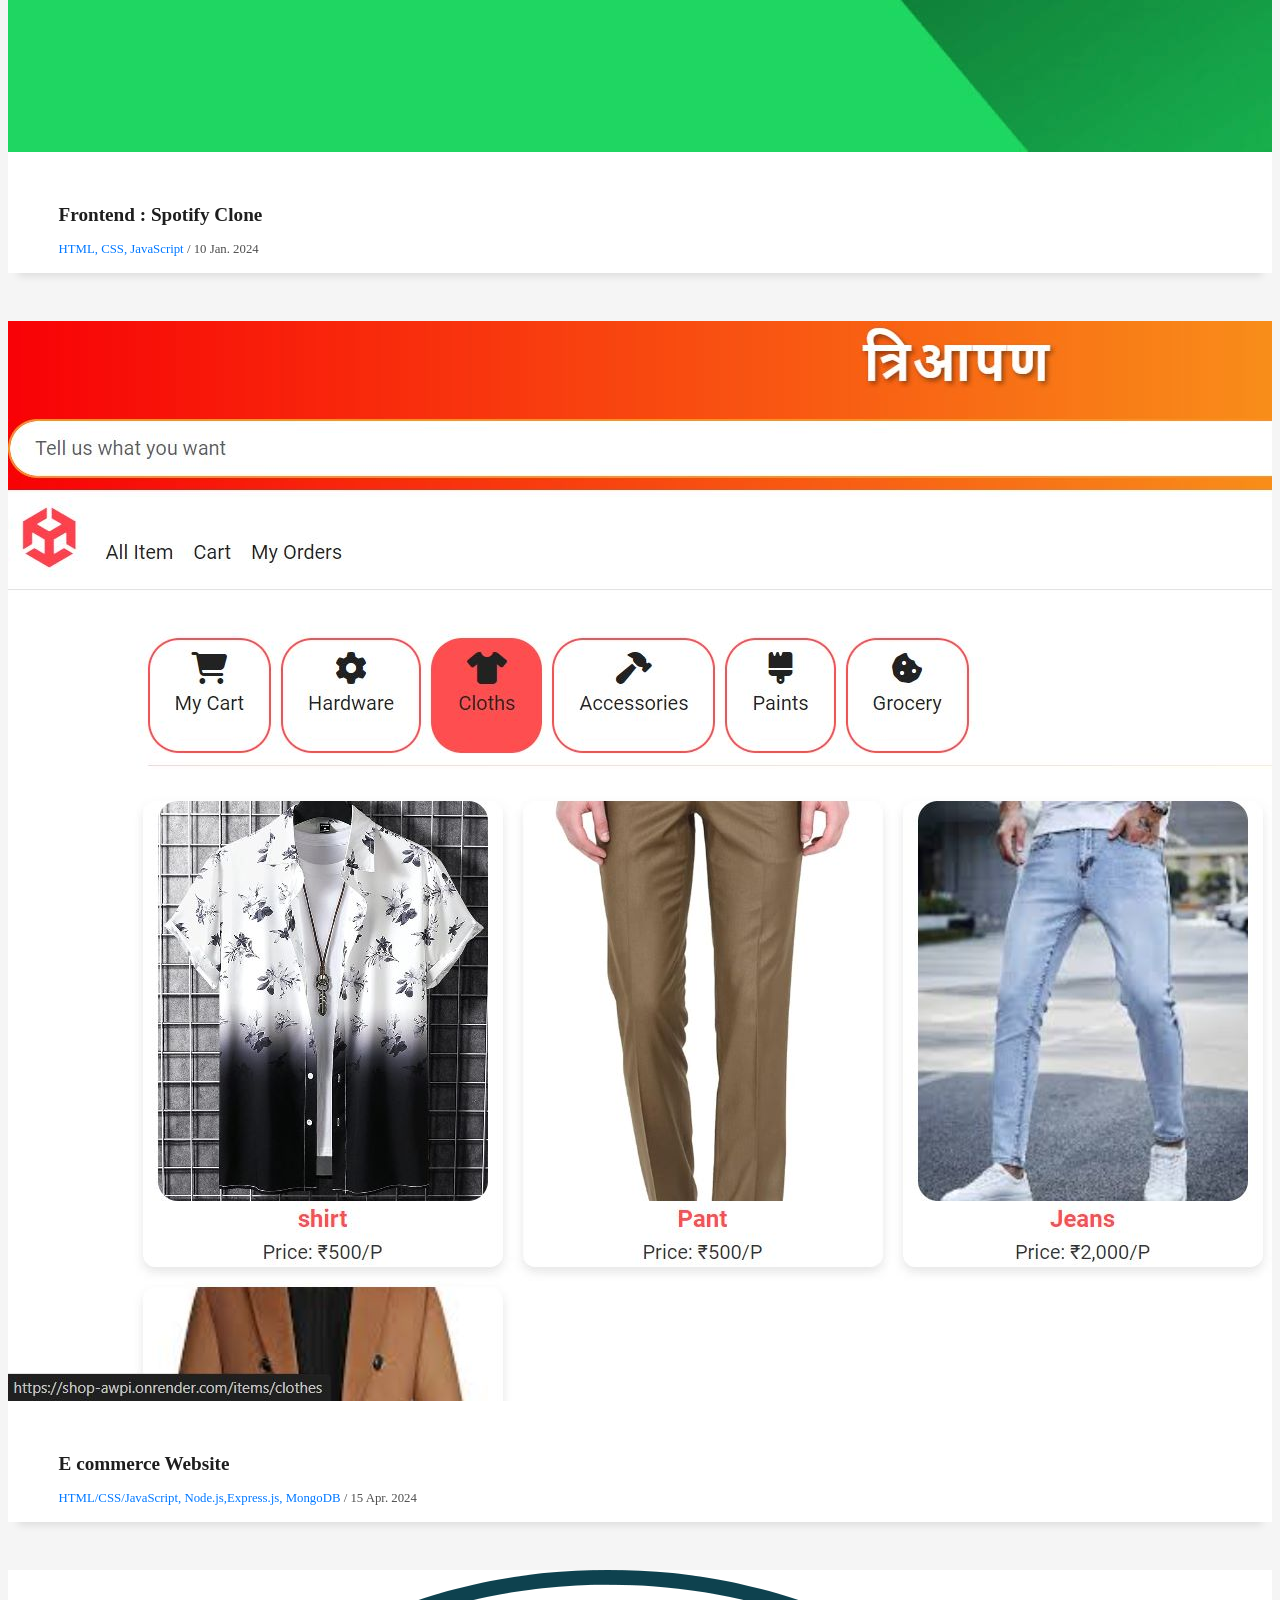
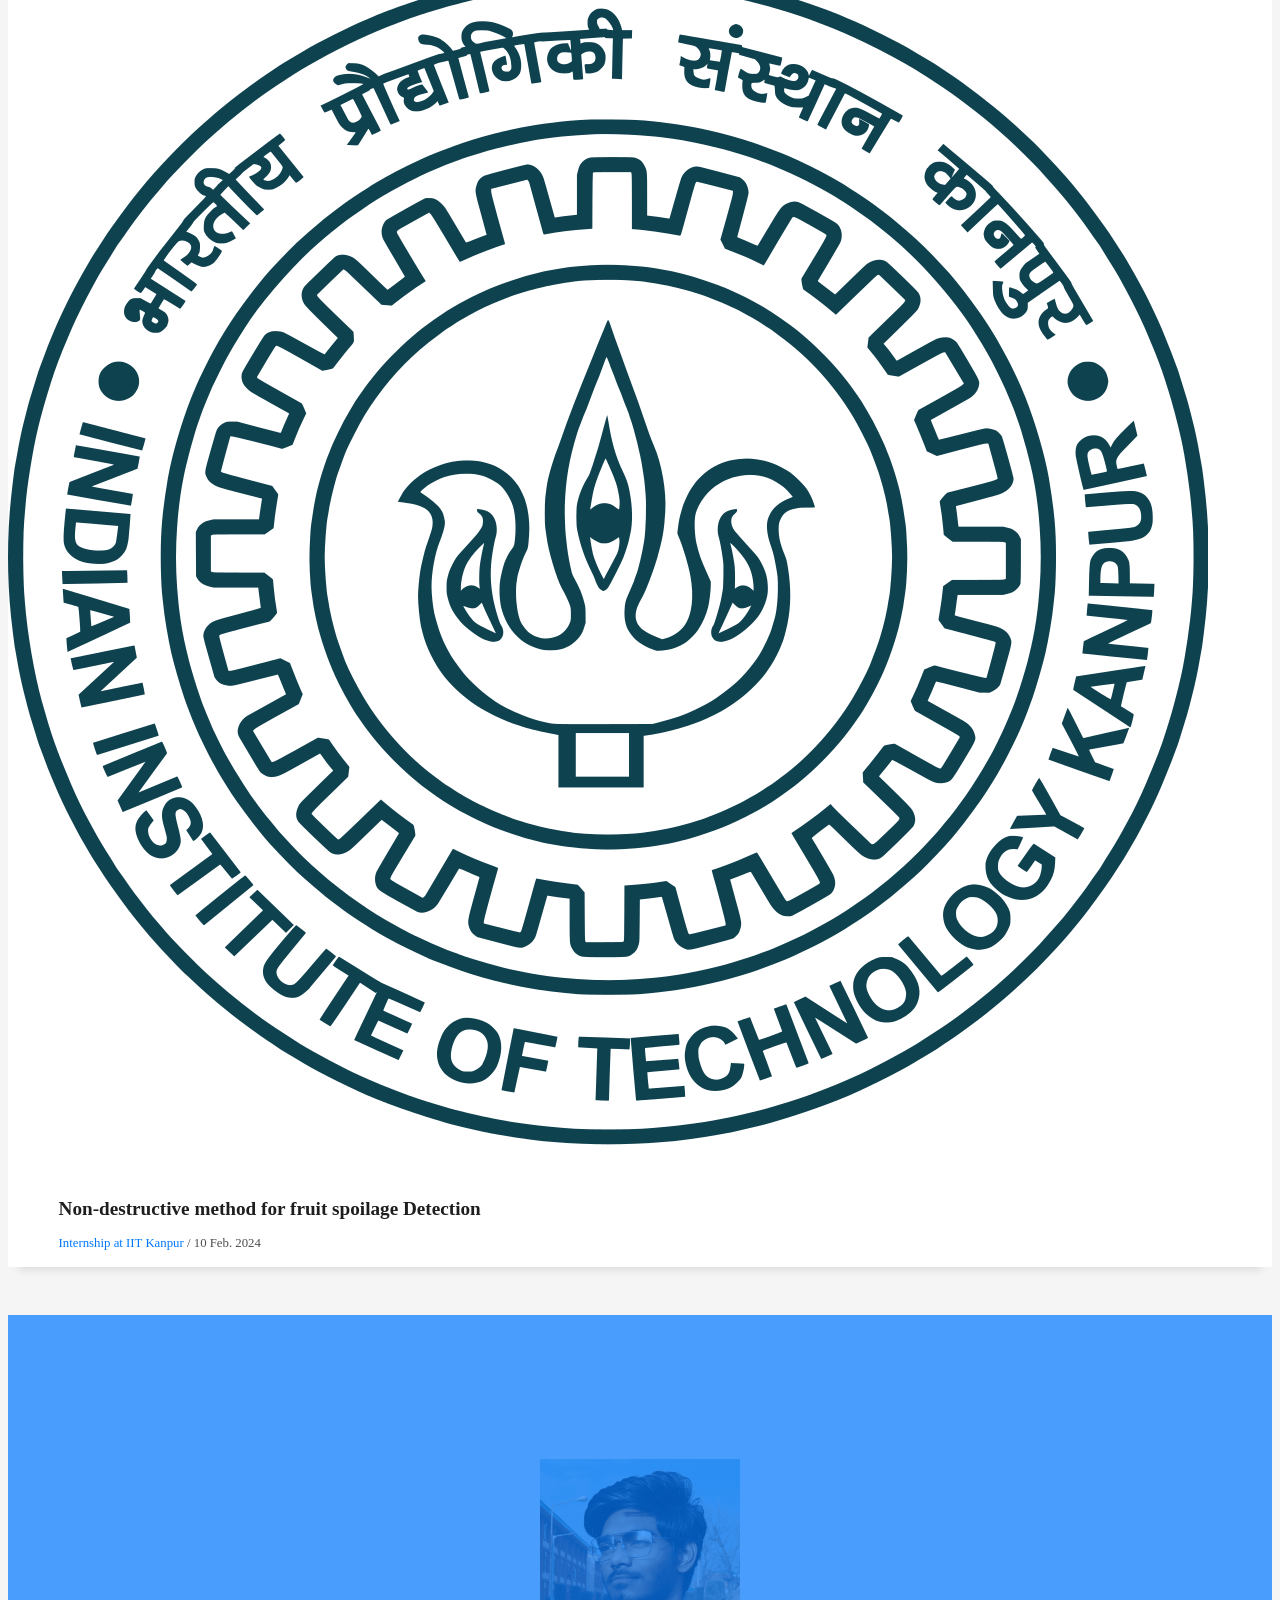
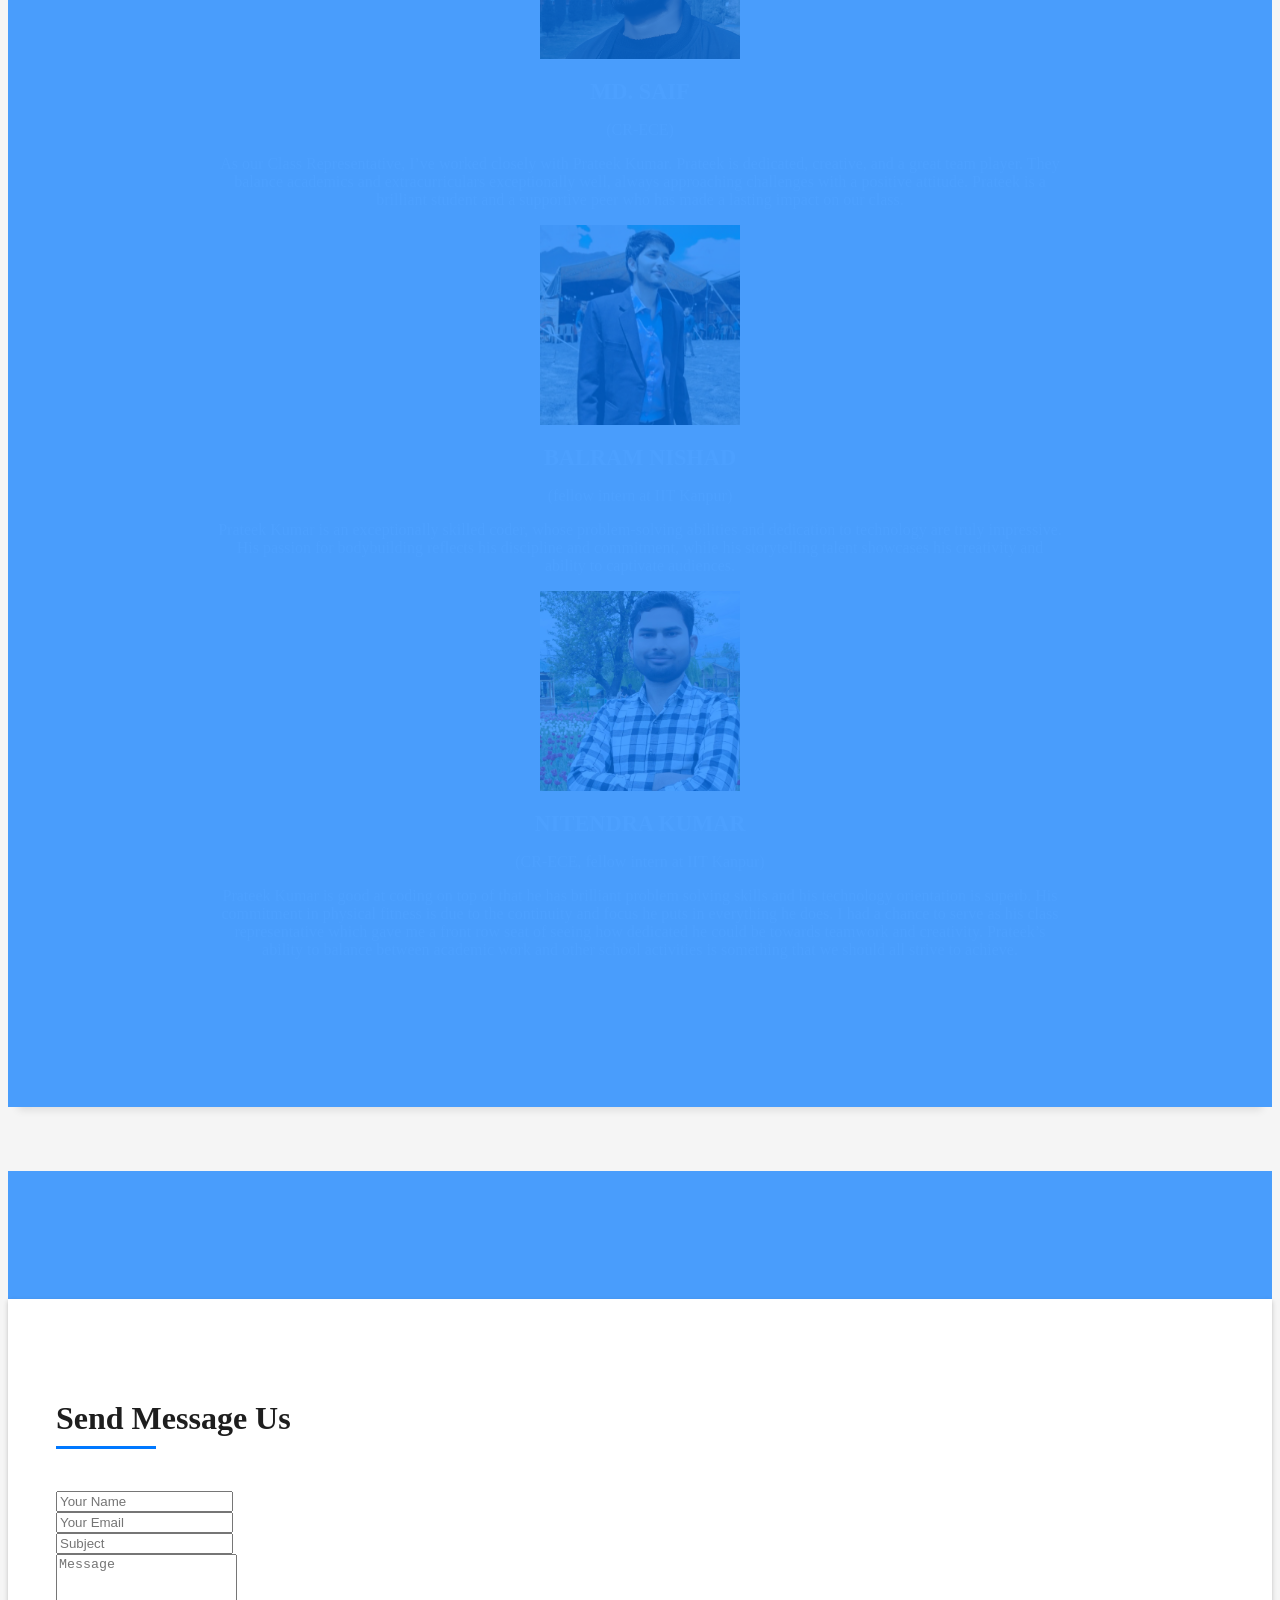
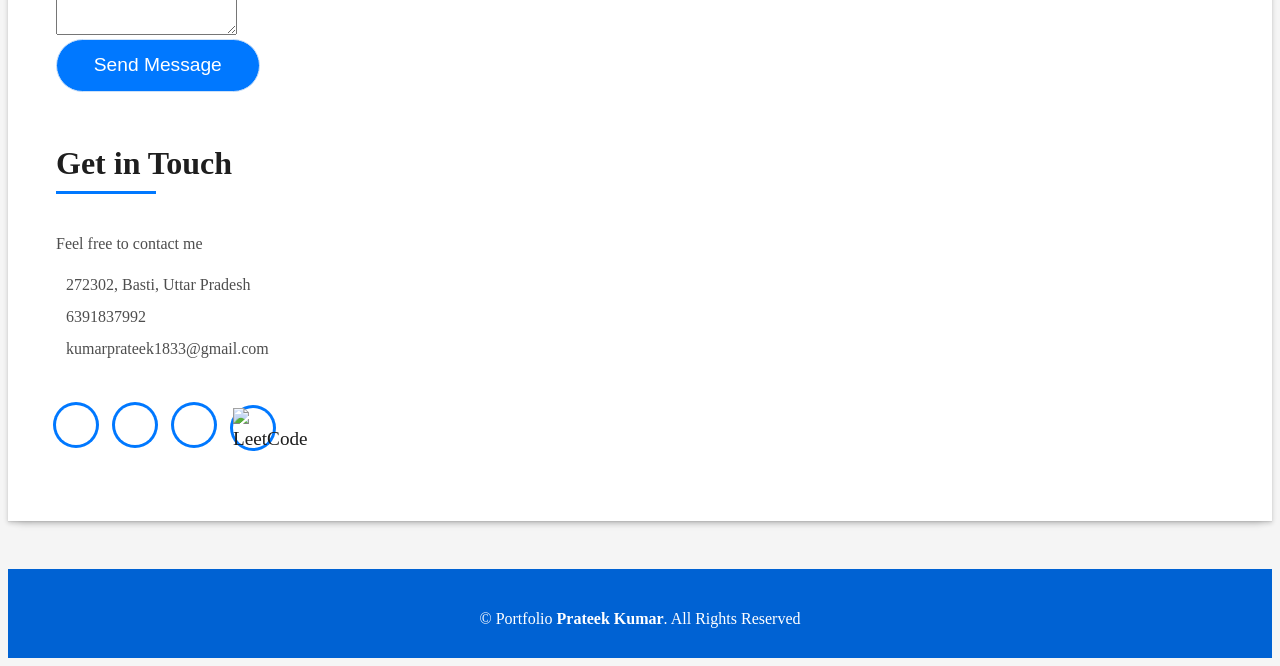
==== commit 30e27b8e: "Saif testimonial, Leetcode question, Intro" ====
--- a/index.html
+++ b/index.html
@@ -104,8 +104,8 @@
                       My goal is to use this knowledge to create innovative solutions to real problems.
                     </p>
                     <p class="lead">
-                      I thrive on the challenge of applying theoretical skills to practical applications, always looking
-                      for opportunities to grow my skills and make a tangible impact through my work.
+                      I enjoy using what I've learned to solve real-world problems and am always eager to improve
+                      my skills and make a difference through my work.
                     </p>
                     <p class="lead">
                       Whether through collaborative work or independent research, I am committed to using my technical
@@ -170,7 +170,7 @@
                 </h3>
                 <p class="card-description">
                   I am currently pursuing my BTech from the renowned National Institute of Technology (NIT) Srinagar,
-                  and my current CGPA is 7.688.
+                  and my current CGPA is 7.593.
                 </p>
               </div>
             </div>
@@ -290,7 +290,7 @@
                 <span class="ico-circle"><i class="bi bi-lightbulb"></i></span>
               </div>
               <div class="counter-num">
-                <p data-purecounter-start="0" data-purecounter-end="350" data-purecounter-duration="1"
+                <p data-purecounter-start="0" data-purecounter-end="400" data-purecounter-duration="1"
                   class="counter purecounter"></p>
                 <span class="counter-text">+ DSA Questions Solved on LeetCode</span>
               </div>
@@ -486,13 +486,9 @@
                         (CR-ECE)
                       </p>
                       <p class="description lead">
-                        As the Class Representative of our Class, I’ve had the pleasure of working closely with Prateek
-                        Kumar. Throughout our time together, Prateek has consistently demonstrated exceptional
-                        dedication, creativity, and teamwork. Their ability to balance academic excellence with
-                        extracurricular involvement is truly commendable. Prateek is not only a brilliant student but
-                        also a supportive peer and an innovative thinker, always ready to tackle challenges with a
-                        positive attitude. Their contributions have significantly enriched our class dynamic and made a
-                        lasting impact on our community.
+                        As our Class Representative, I’ve worked closely with Prateek Kumar. 
+                        Prateek is dedicated, creative, and a great team player. They balance academics and extracurriculars exceptionally well, always approaching challenges with a positive attitude. 
+                        Prateek is a brilliant student and a supportive peer who has made a lasting impact on our class.
                       </p>
                     </div>
                   </div>
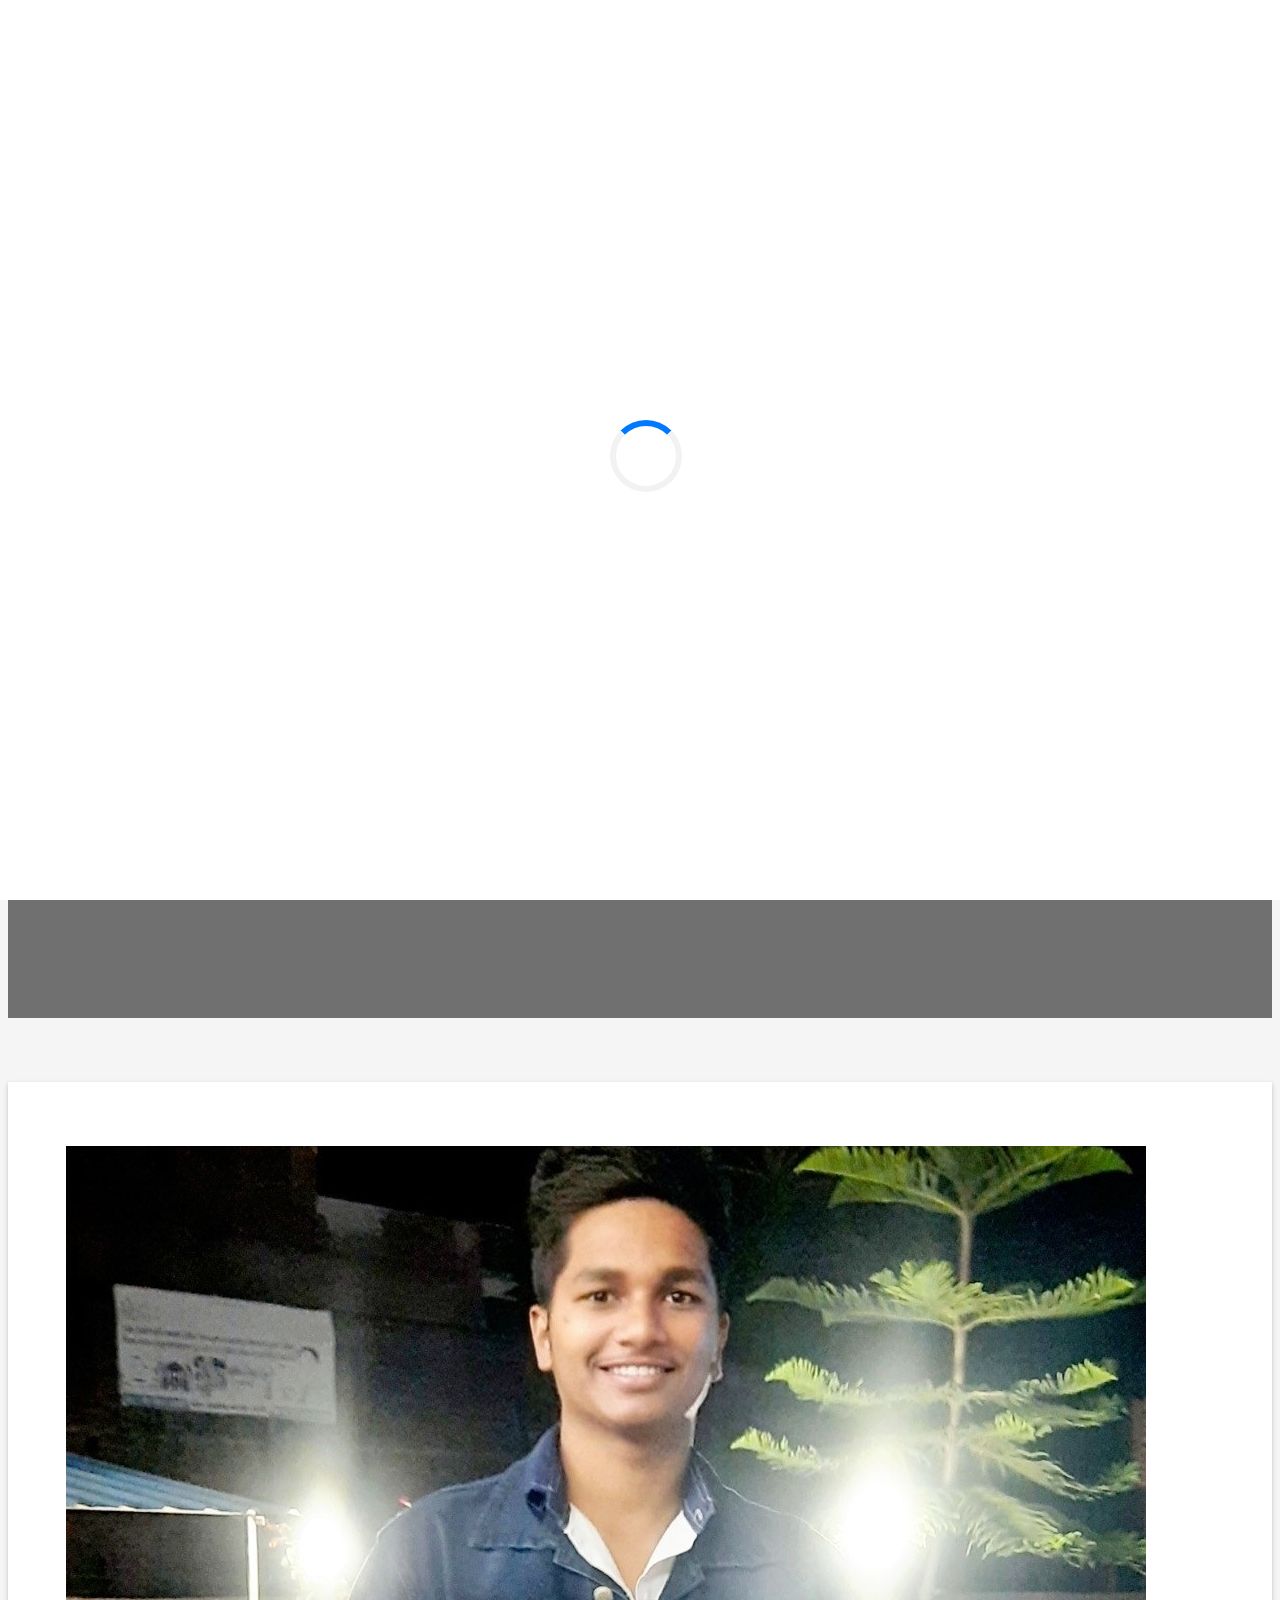
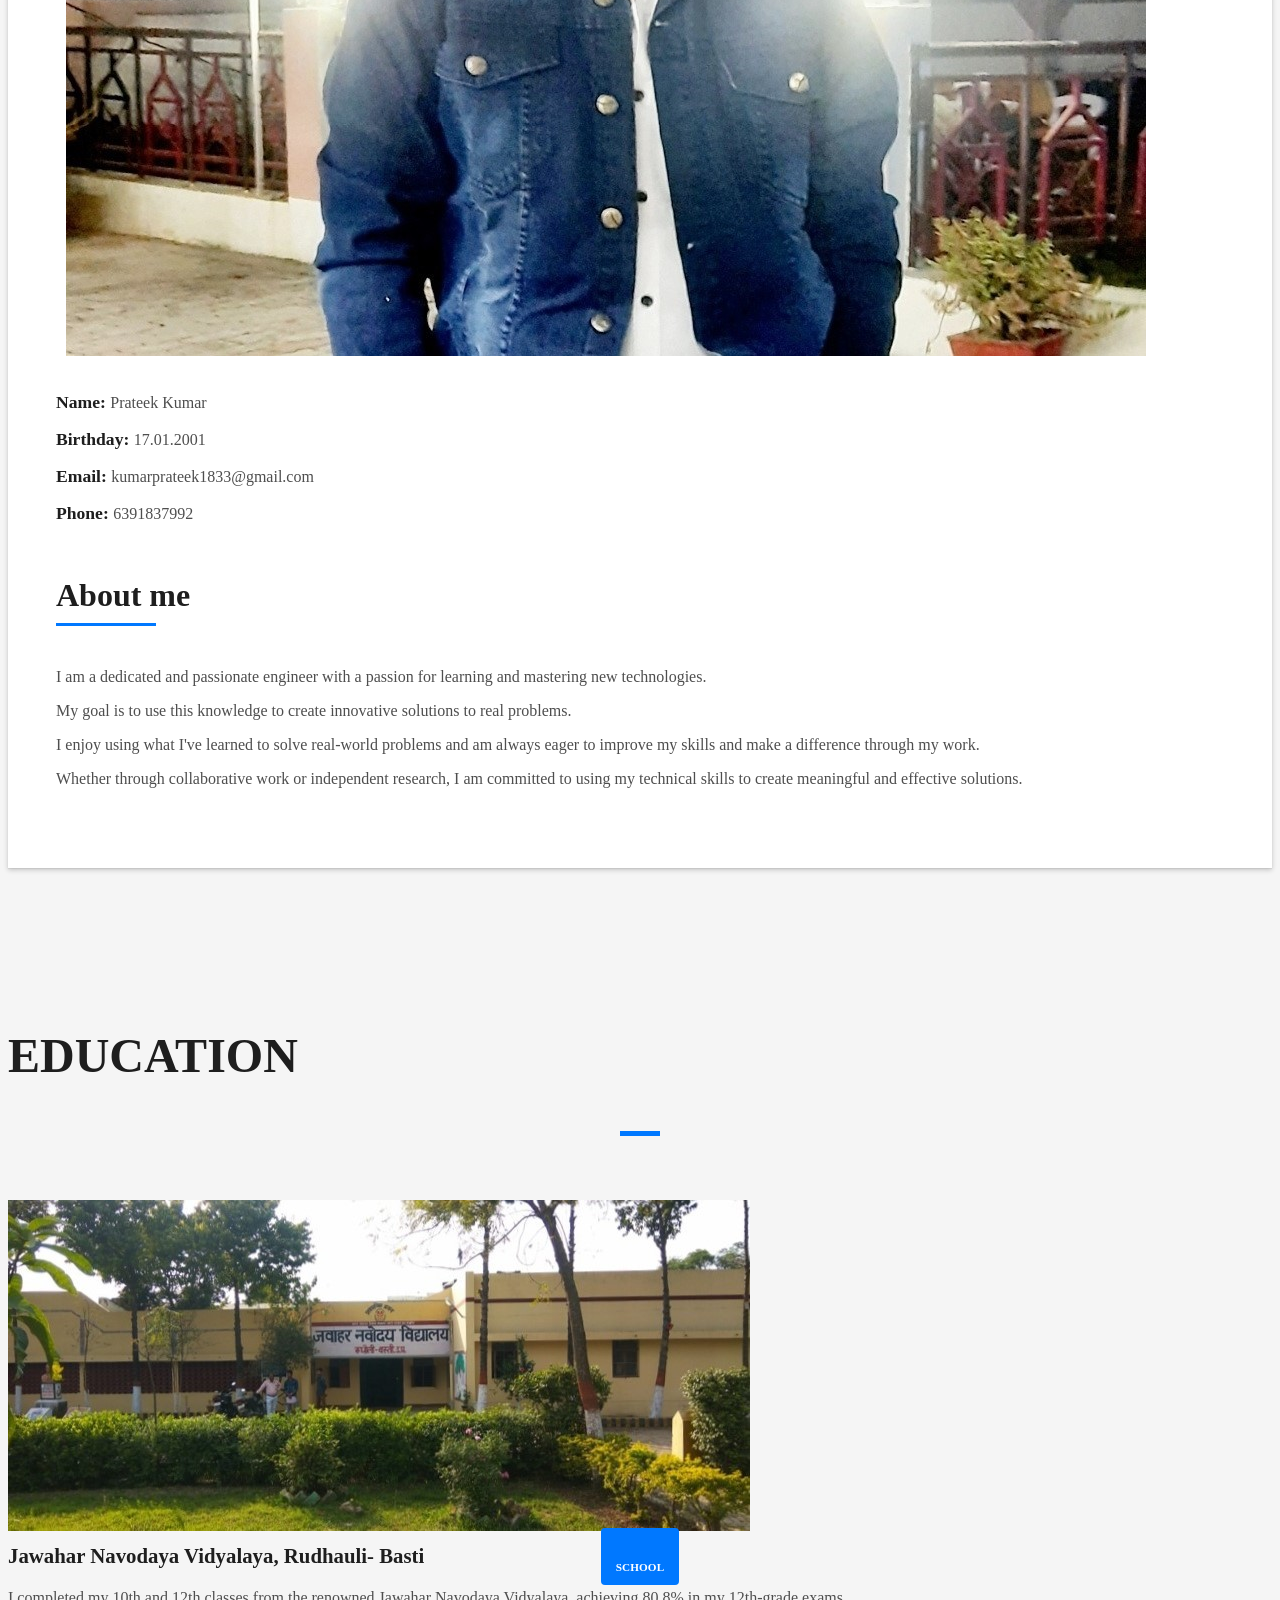
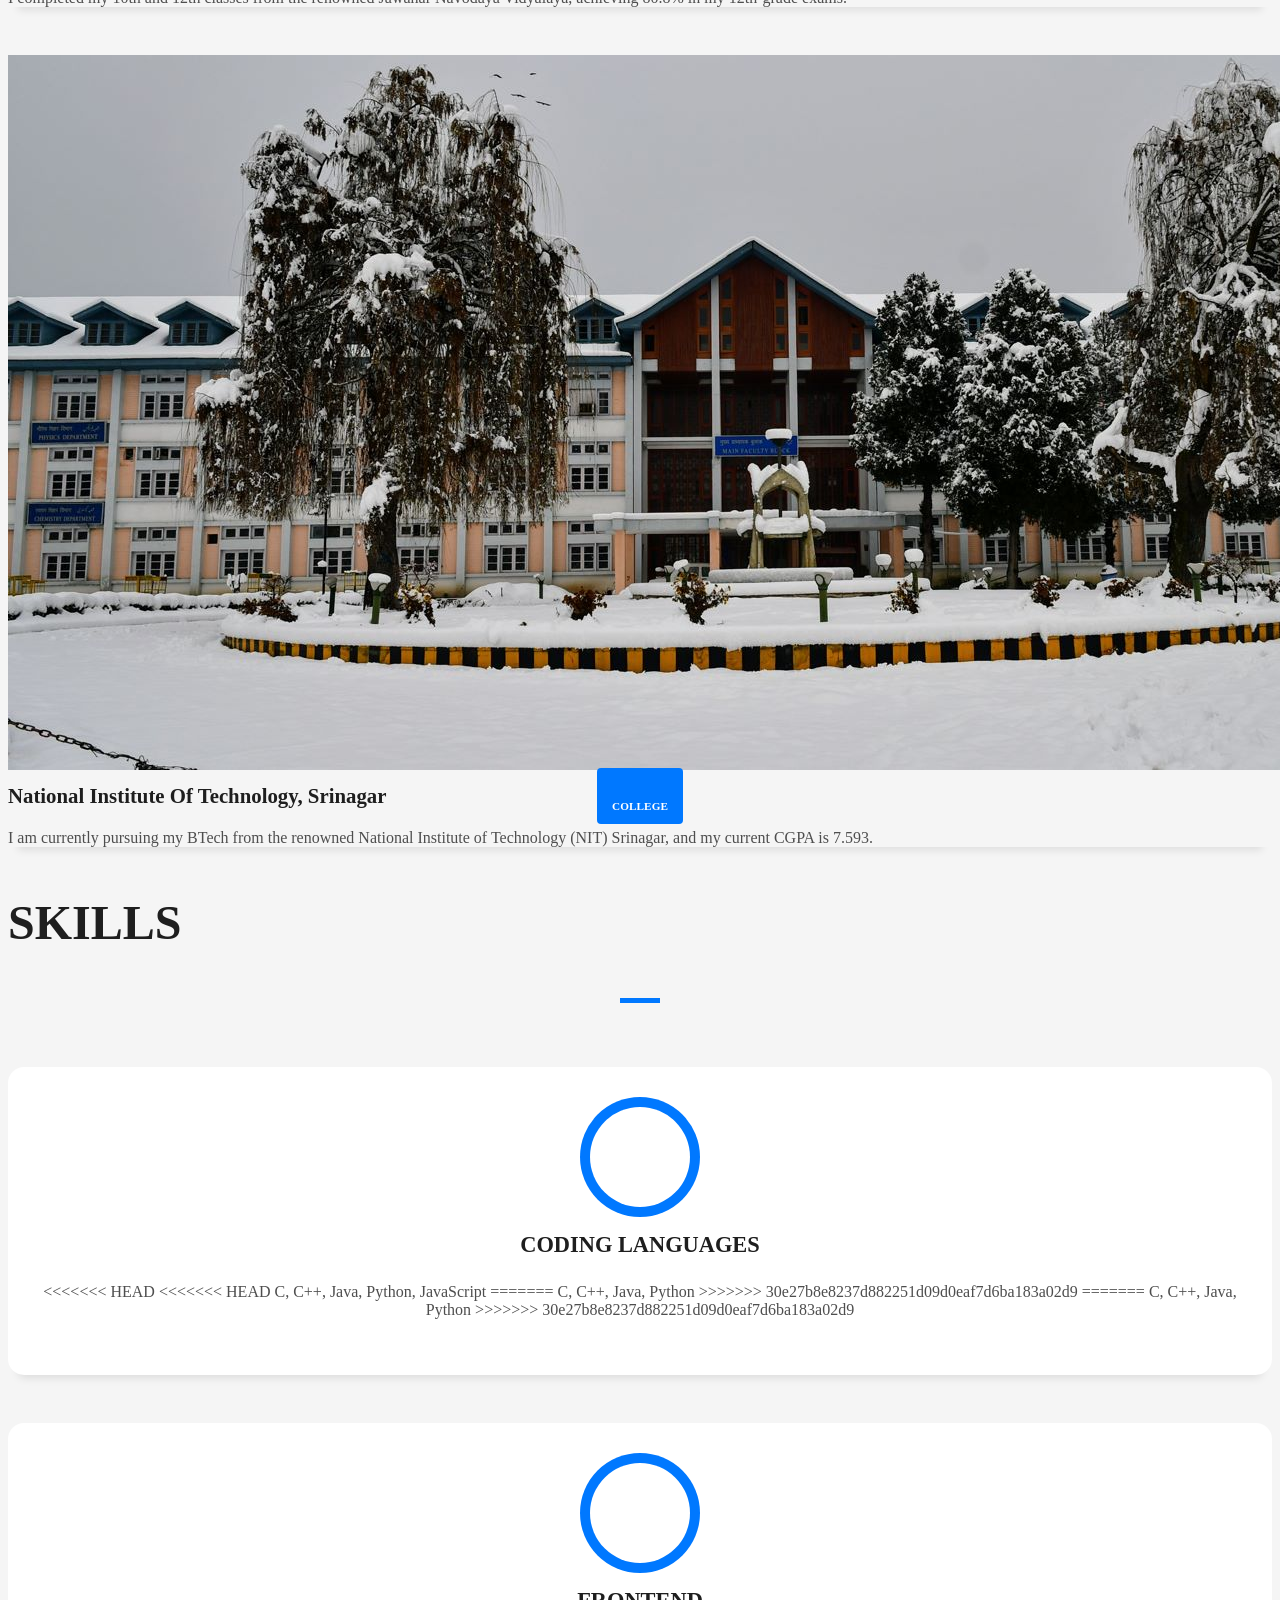
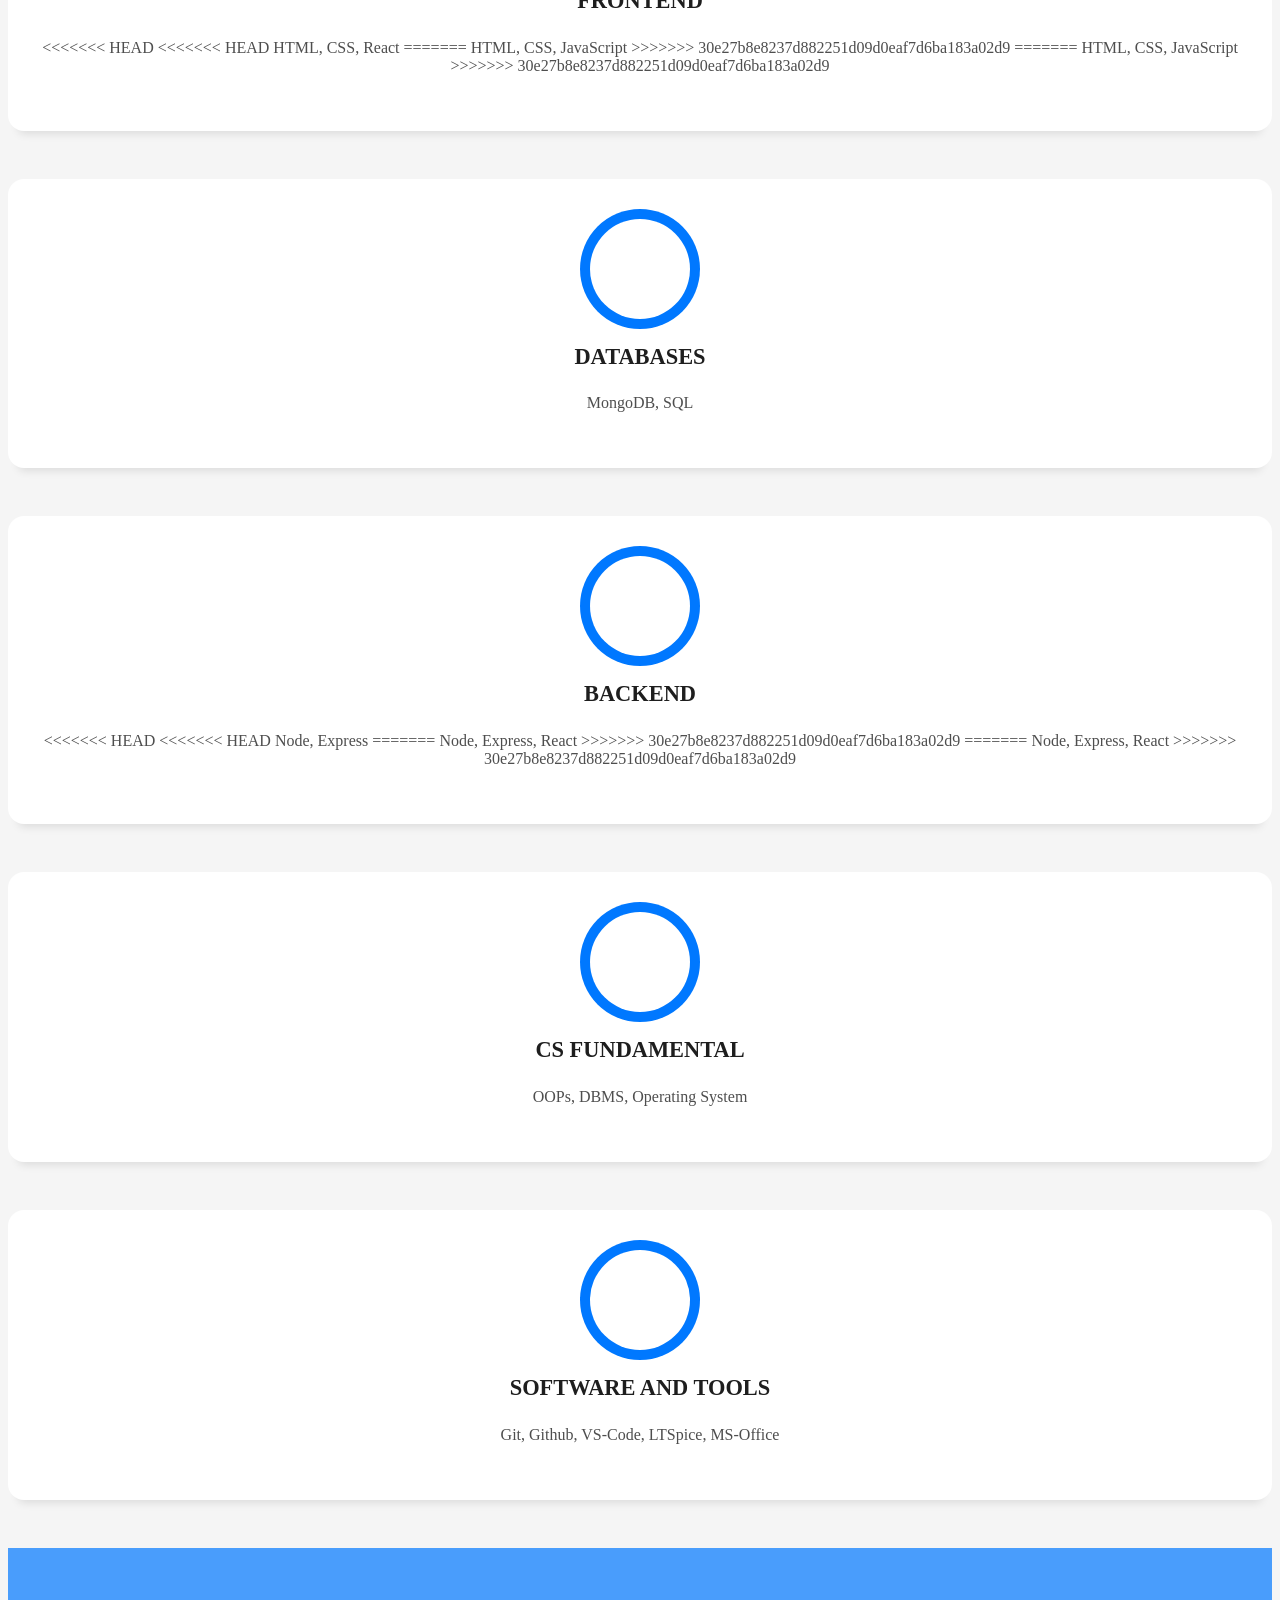
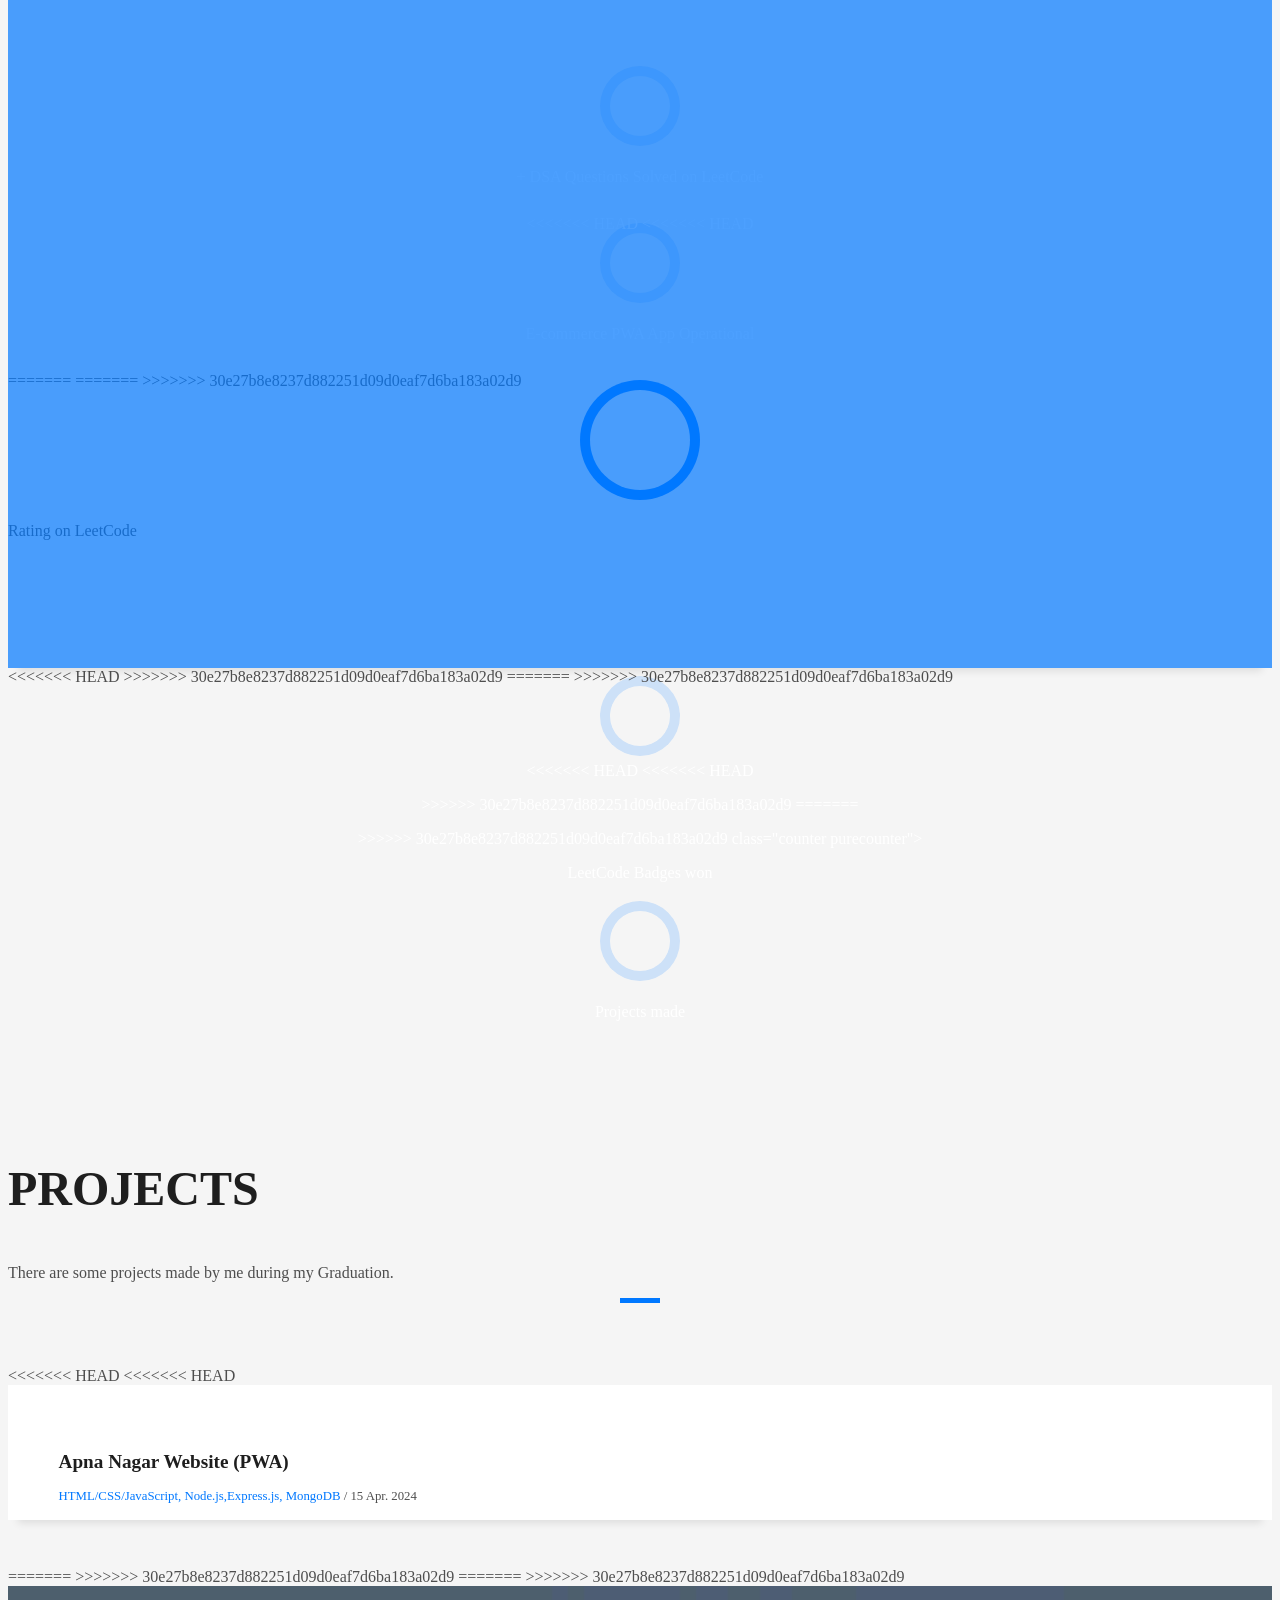
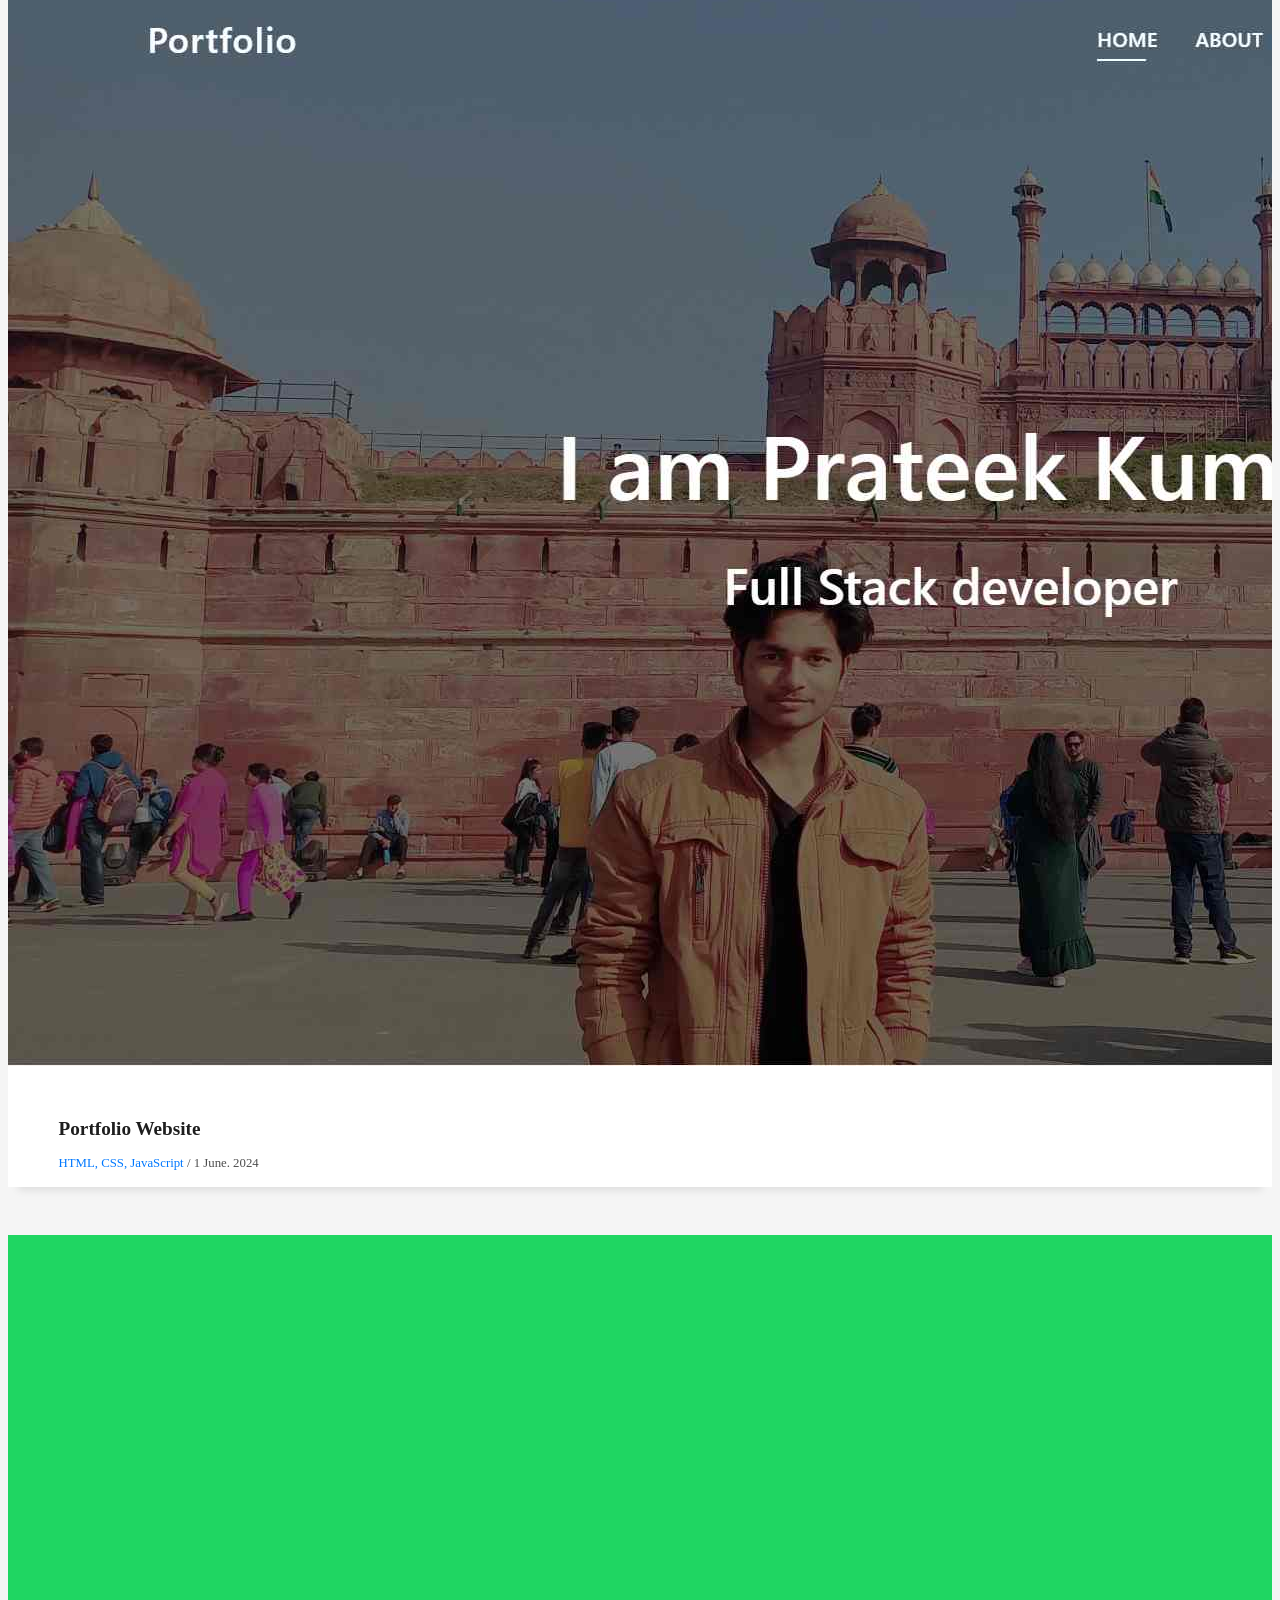
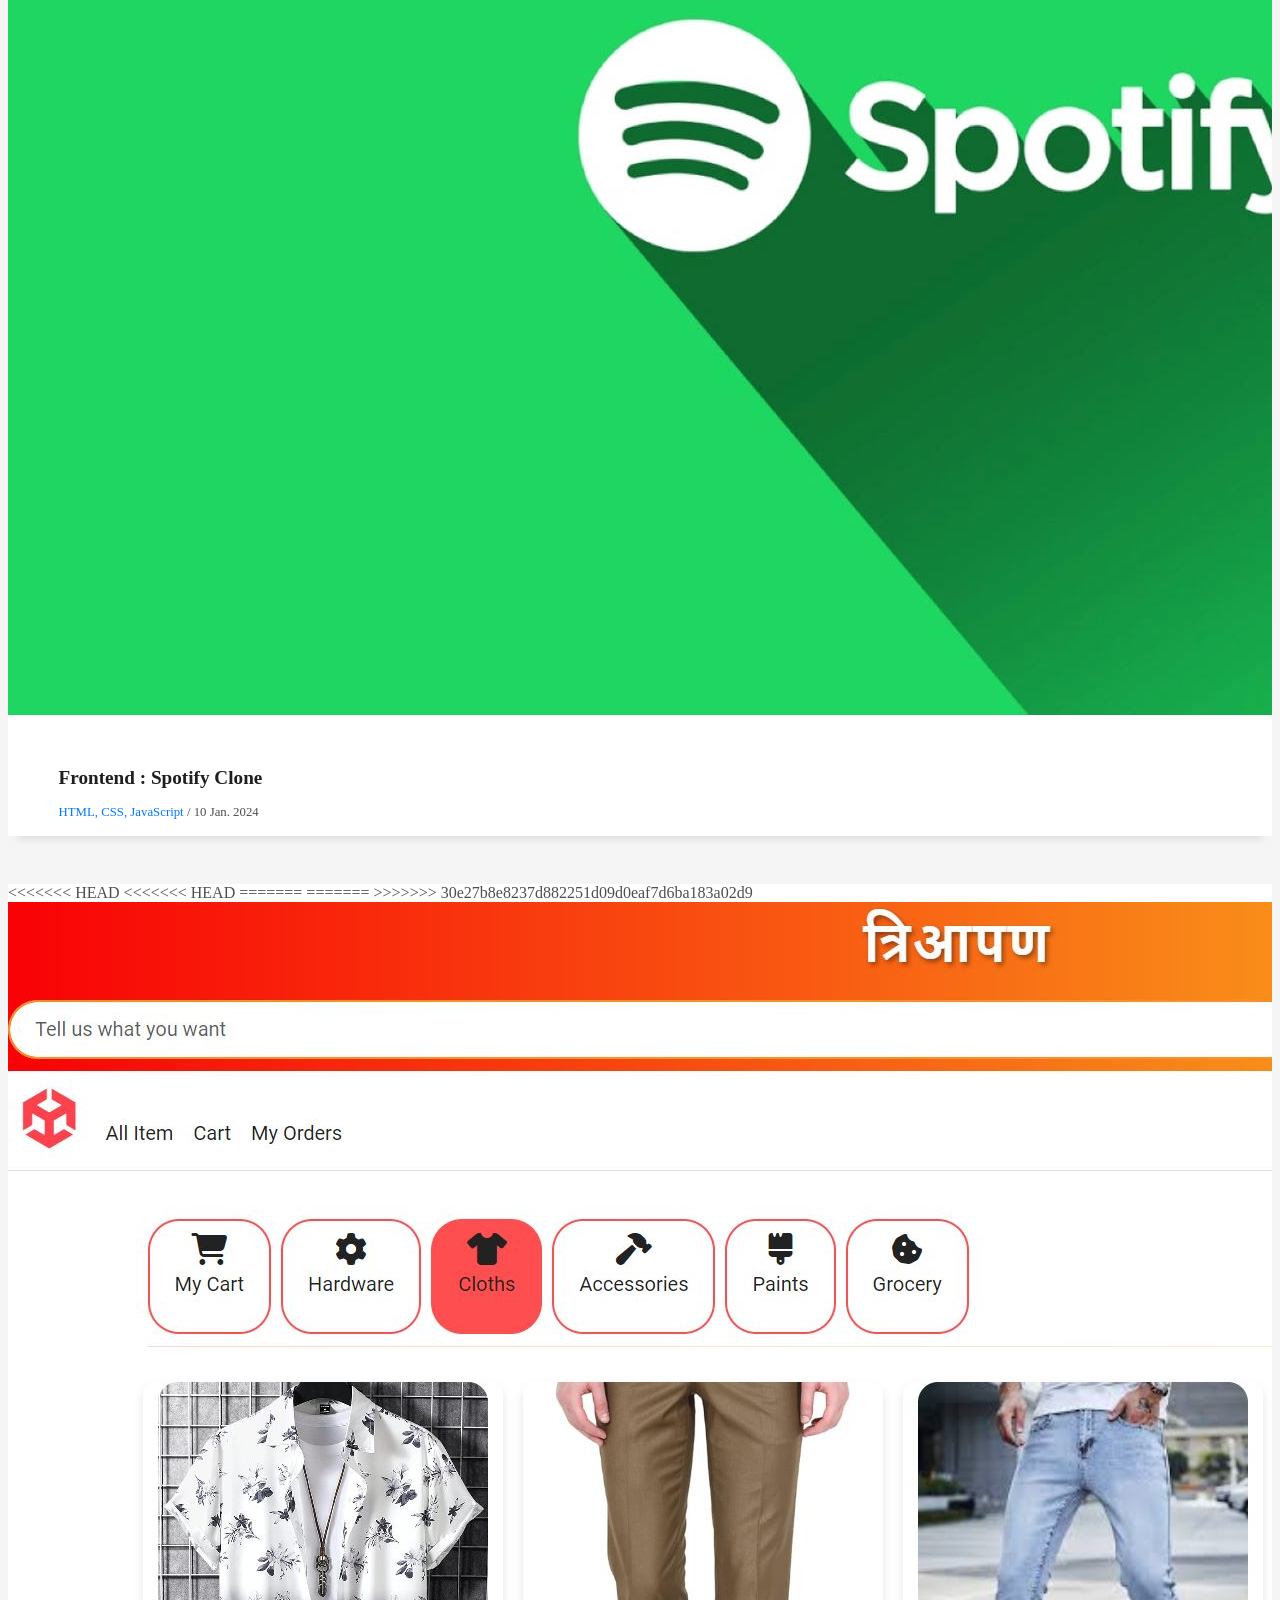
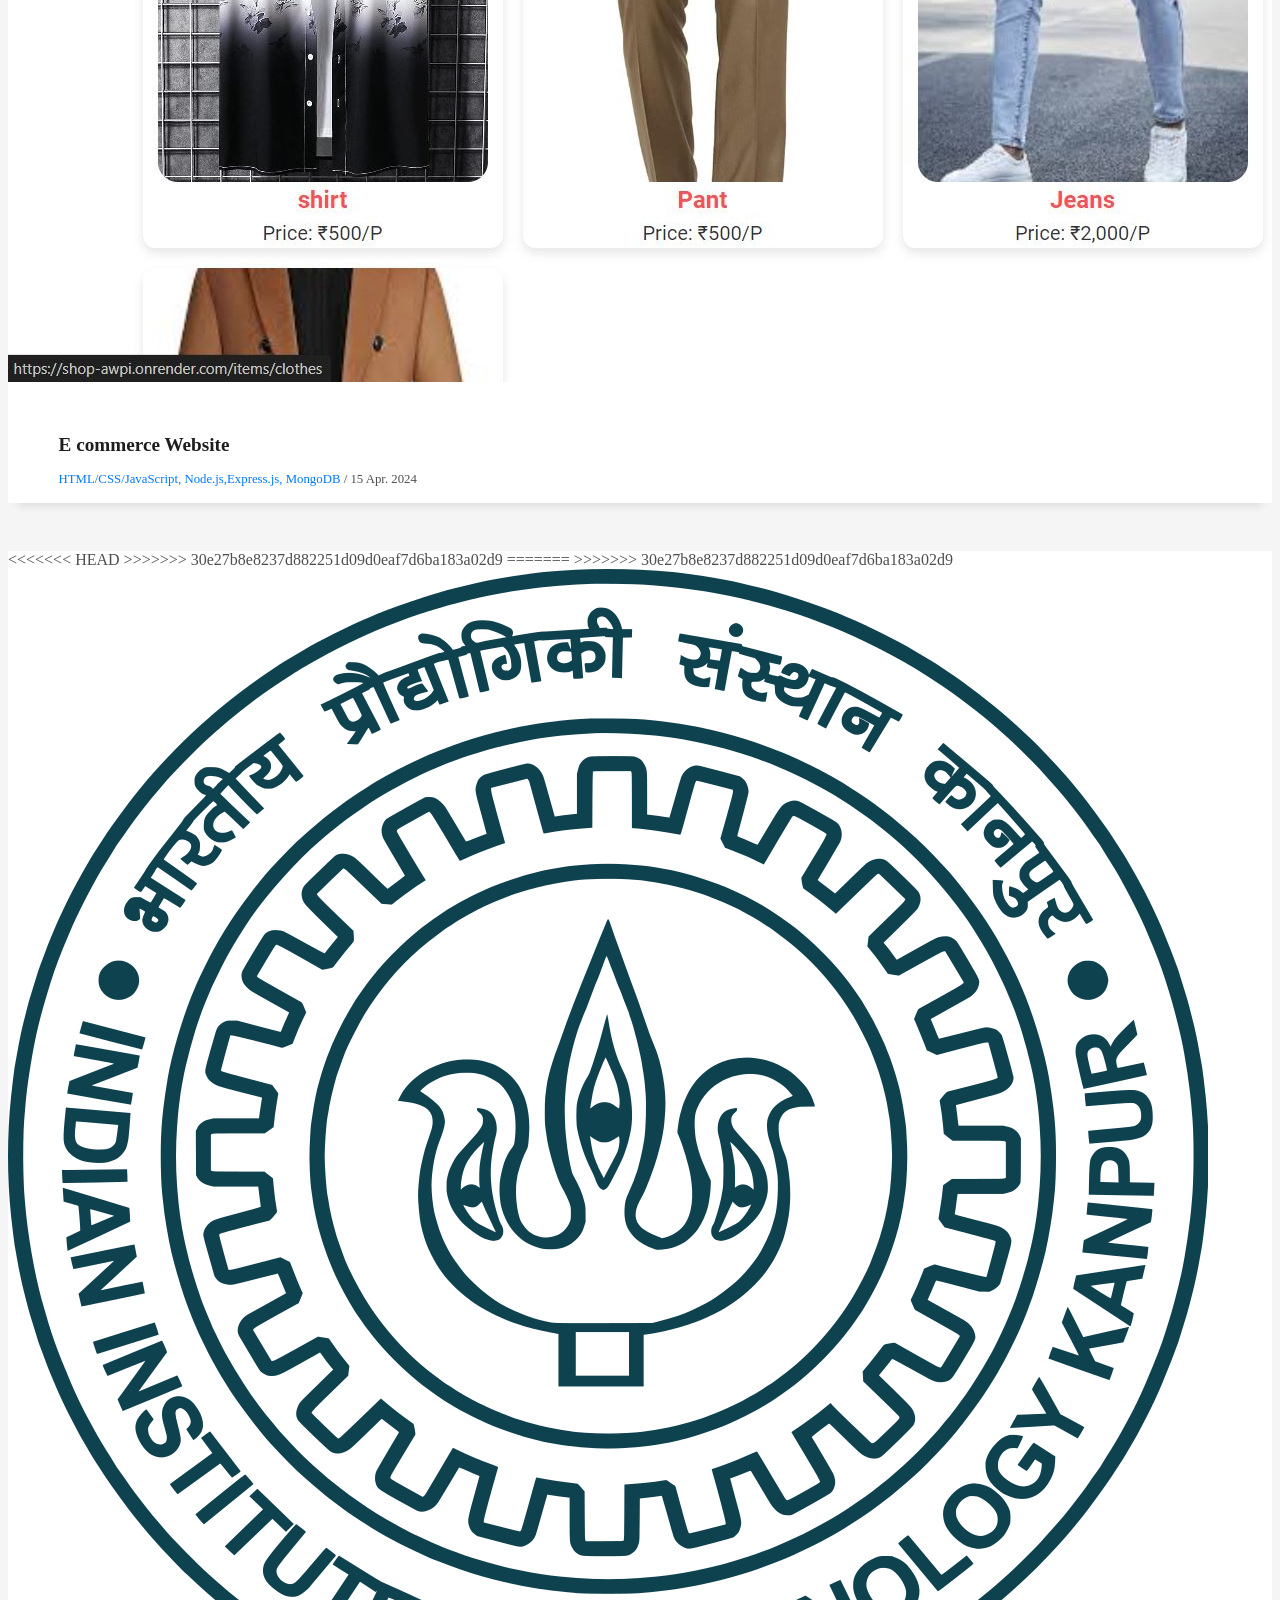
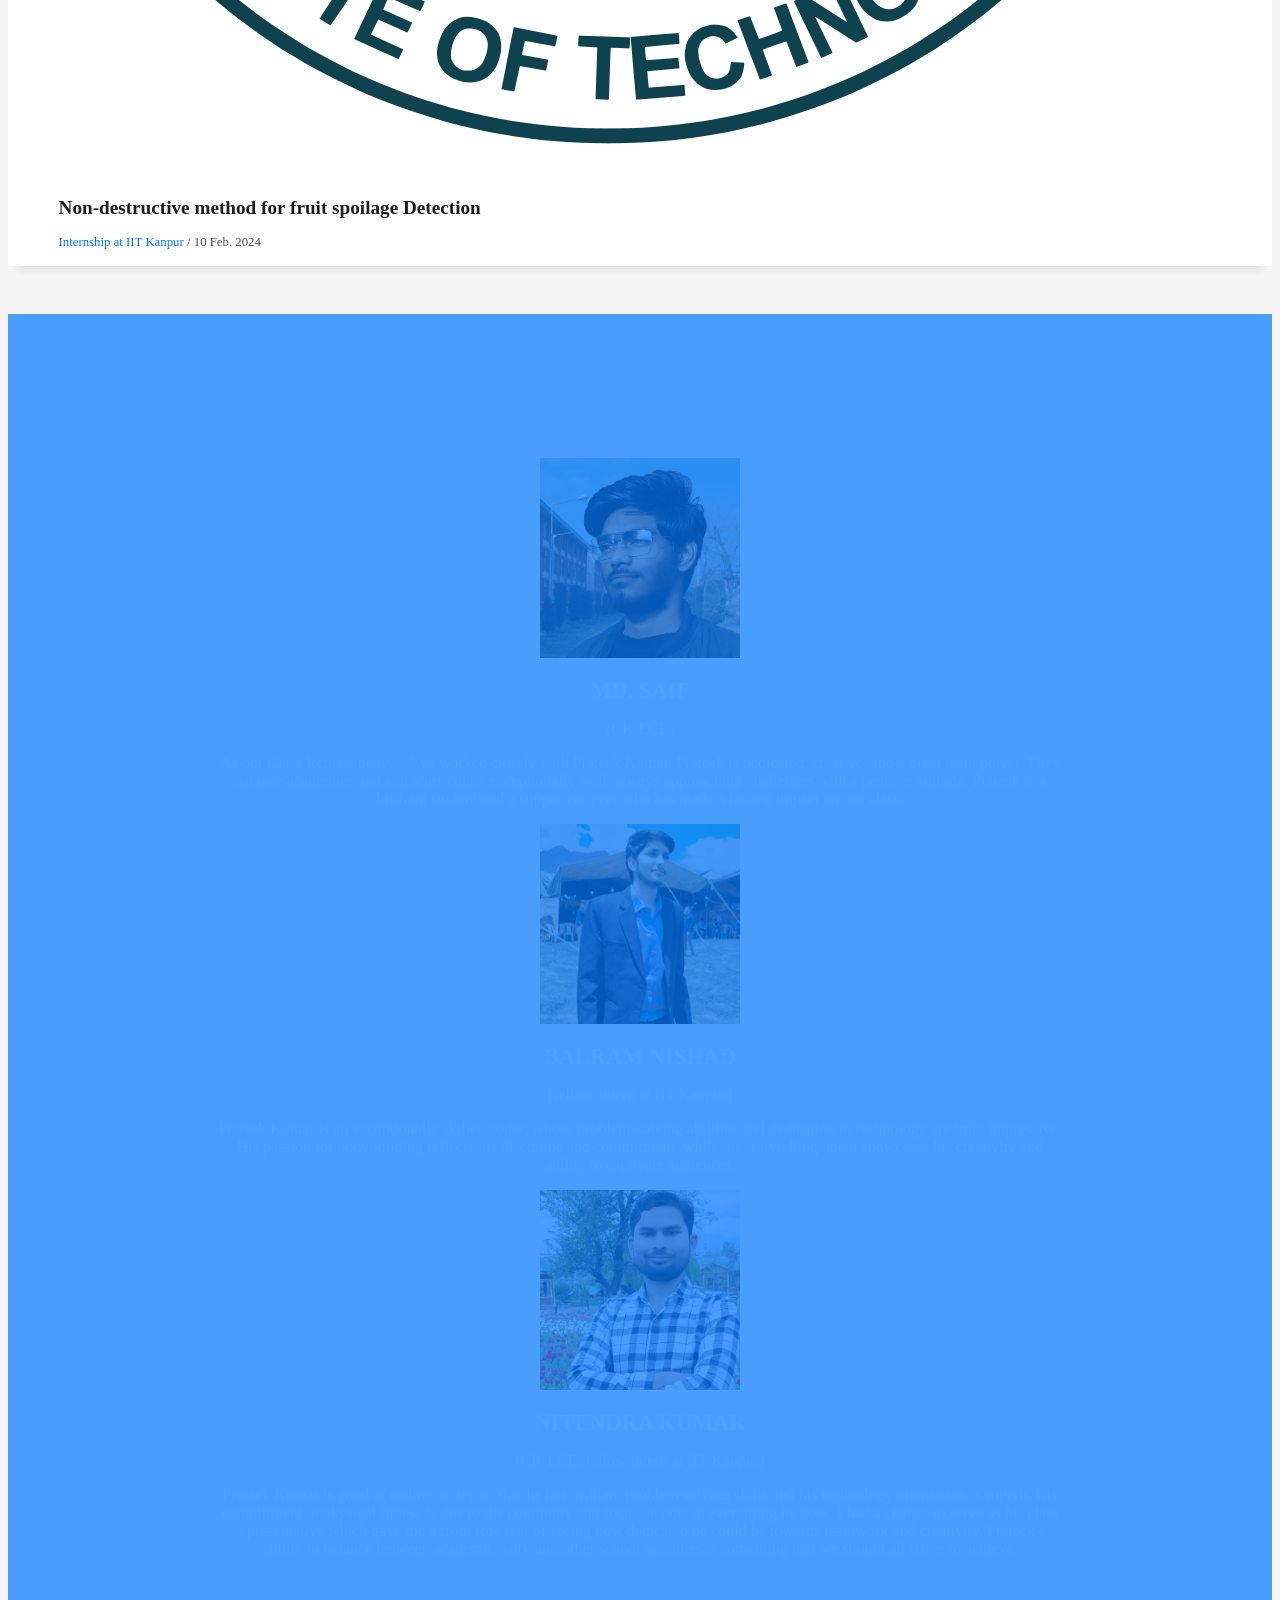
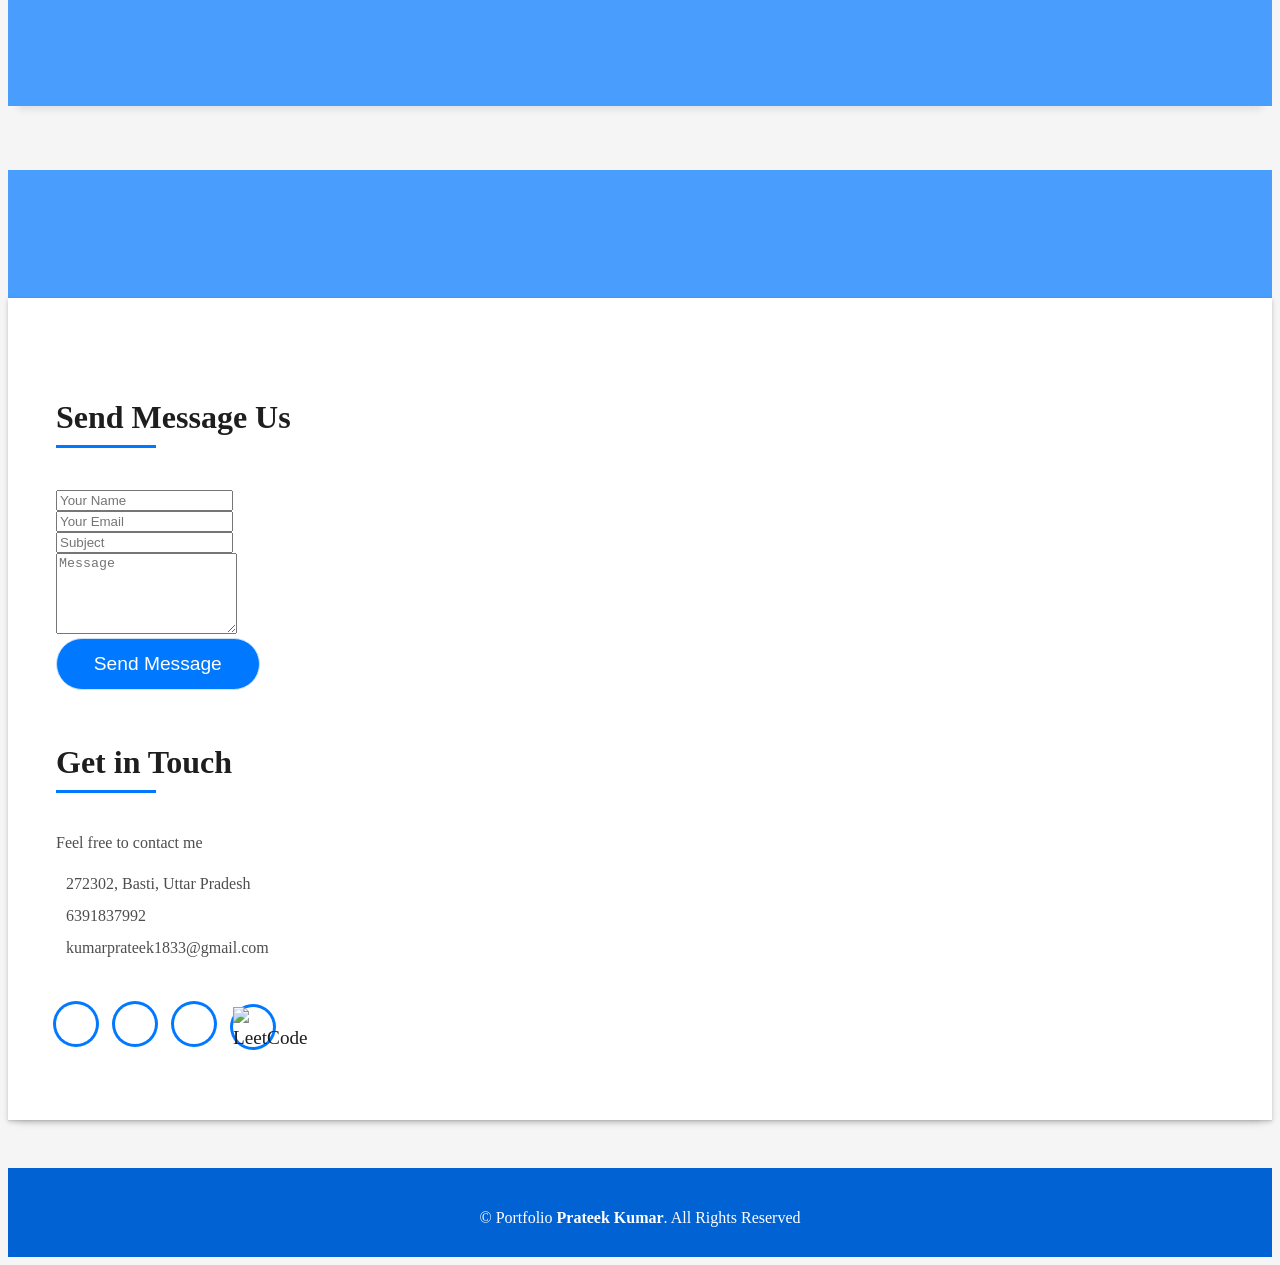
==== commit bb29325c: "Apna nagar information updated.html" ====
--- a/index.html
+++ b/index.html
@@ -202,7 +202,15 @@
               <div class="skill-content">
                 <h2 class="s-title">Coding Languages</h2>
                 <p class="s-description text-center">
+<<<<<<< HEAD
+<<<<<<< HEAD
+                  C, C++, Java, Python, JavaScript
+=======
                   C, C++, Java, Python
+>>>>>>> 30e27b8e8237d882251d09d0eaf7d6ba183a02d9
+=======
+                  C, C++, Java, Python
+>>>>>>> 30e27b8e8237d882251d09d0eaf7d6ba183a02d9
                 </p>
               </div>
             </div>
@@ -216,7 +224,15 @@
               <div class="skill-content">
                 <h2 class="s-title">Frontend</h2>
                 <p class="s-description text-center">
+<<<<<<< HEAD
+<<<<<<< HEAD
+                  HTML, CSS, React
+=======
                   HTML, CSS, JavaScript
+>>>>>>> 30e27b8e8237d882251d09d0eaf7d6ba183a02d9
+=======
+                  HTML, CSS, JavaScript
+>>>>>>> 30e27b8e8237d882251d09d0eaf7d6ba183a02d9
                 </p>
               </div>
             </div>
@@ -242,7 +258,15 @@
               <div class="skill-content">
                 <h2 class="s-title">Backend</h2>
                 <p class="s-description text-center">
+<<<<<<< HEAD
+<<<<<<< HEAD
+                  Node, Express
+=======
                   Node, Express, React
+>>>>>>> 30e27b8e8237d882251d09d0eaf7d6ba183a02d9
+=======
+                  Node, Express, React
+>>>>>>> 30e27b8e8237d882251d09d0eaf7d6ba183a02d9
                 </p>
               </div>
             </div>
@@ -299,6 +323,20 @@
           <div class="col-sm-3 col-lg-3">
             <div class="counter-box pt-4 pt-md-0">
               <div class="counter-ico">
+<<<<<<< HEAD
+<<<<<<< HEAD
+                <span class="ico-circle"><i class="bi bi-shop"></i></span>
+              </div>
+              <div class="counter-num">
+                <p data-purecounter-start="0" data-purecounter-end="1" data-purecounter-duration="1"
+                  class="counter purecounter" aria-label="E-commerce PWA App Counter"></p>
+                <span class="counter-text">E-commerce PWA App Operational</span>
+              </div>
+            </div>
+          </div>          
+=======
+=======
+>>>>>>> 30e27b8e8237d882251d09d0eaf7d6ba183a02d9
                 <span class="ico-circle"><i class="bi bi-star"></i></span>
               </div>
               <div class="counter-num">
@@ -308,13 +346,25 @@
               </div>
             </div>
           </div>
+<<<<<<< HEAD
+>>>>>>> 30e27b8e8237d882251d09d0eaf7d6ba183a02d9
+=======
+>>>>>>> 30e27b8e8237d882251d09d0eaf7d6ba183a02d9
           <div class="col-sm-3 col-lg-3">
             <div class="counter-box pt-4 pt-md-0">
               <div class="counter-ico">
                 <span class="ico-circle"><i class="bi bi-award"></i></span>
               </div>
               <div class="counter-num">
+<<<<<<< HEAD
+<<<<<<< HEAD
+                <p data-purecounter-start="0" data-purecounter-end="5" data-purecounter-duration="1"
+=======
                 <p data-purecounter-start="0" data-purecounter-end="2" data-purecounter-duration="1"
+>>>>>>> 30e27b8e8237d882251d09d0eaf7d6ba183a02d9
+=======
+                <p data-purecounter-start="0" data-purecounter-end="2" data-purecounter-duration="1"
+>>>>>>> 30e27b8e8237d882251d09d0eaf7d6ba183a02d9
                   class="counter purecounter"></p>
                 <span class="counter-text">LeetCode Badges won</span>
               </div>
@@ -352,6 +402,38 @@
             </div>
           </div>
         </div>
+<<<<<<< HEAD
+<<<<<<< HEAD
+        <div class="col-md-4">
+          <div class="work-box">
+            <a href="https://apnanagar.onrender.com" data-gallery="projectGallery" class="project-lightbox">
+              <div class="work-img">
+                <img src="assets/img/PWA.png" alt="" class="img-fluid">
+              </div>
+            </a>
+            <div class="work-content">
+              <div class="row">
+                <div class="col-sm-8">
+                  <h2 class="w-title">Apna Nagar Website (PWA)</h2>
+                  <div class="w-more">
+                    <span class="w-ctegory">HTML/CSS/JavaScript, Node.js,Express.js, MongoDB</span> / <span
+                      class="w-date">15 Apr. 2024</span>
+                  </div>
+                </div>
+                <div class="col-sm-4">
+                  <div class="w-like">
+                    <a href="https://github.com/prateek1833/shop"> <span style="color: black;"
+                        class="bi bi-github"></span></a>
+                  </div>
+                </div>
+              </div>
+            </div>
+          </div>
+        </div>
+=======
+>>>>>>> 30e27b8e8237d882251d09d0eaf7d6ba183a02d9
+=======
+>>>>>>> 30e27b8e8237d882251d09d0eaf7d6ba183a02d9
         <div class="row">
           <div class="col-md-4">
             <div class="work-box">
@@ -406,6 +488,11 @@
           </div>
           <div class="col-md-4">
             <div class="work-box">
+<<<<<<< HEAD
+<<<<<<< HEAD
+=======
+=======
+>>>>>>> 30e27b8e8237d882251d09d0eaf7d6ba183a02d9
               <a href="https://shop-awpi.onrender.com/items" data-gallery="projectGallery" class="project-lightbox">
                 <div class="work-img">
                   <img src="assets/img/E_commerce_home.jpg" alt="" class="img-fluid">
@@ -432,6 +519,10 @@
           </div>
           <div class="col-md-4">
             <div class="work-box">
+<<<<<<< HEAD
+>>>>>>> 30e27b8e8237d882251d09d0eaf7d6ba183a02d9
+=======
+>>>>>>> 30e27b8e8237d882251d09d0eaf7d6ba183a02d9
               <a href="https://github.com/prateek1833/Non-Destructive-Method-of-Fruit-Spoilage-Detection/blob/main/Report%205.pdf"
                 data-gallery="projectGallery" class="project-lightbox">
                 <div class="work-img">
@@ -676,4 +767,4 @@
 
 </body>
 
-</html>+</html>
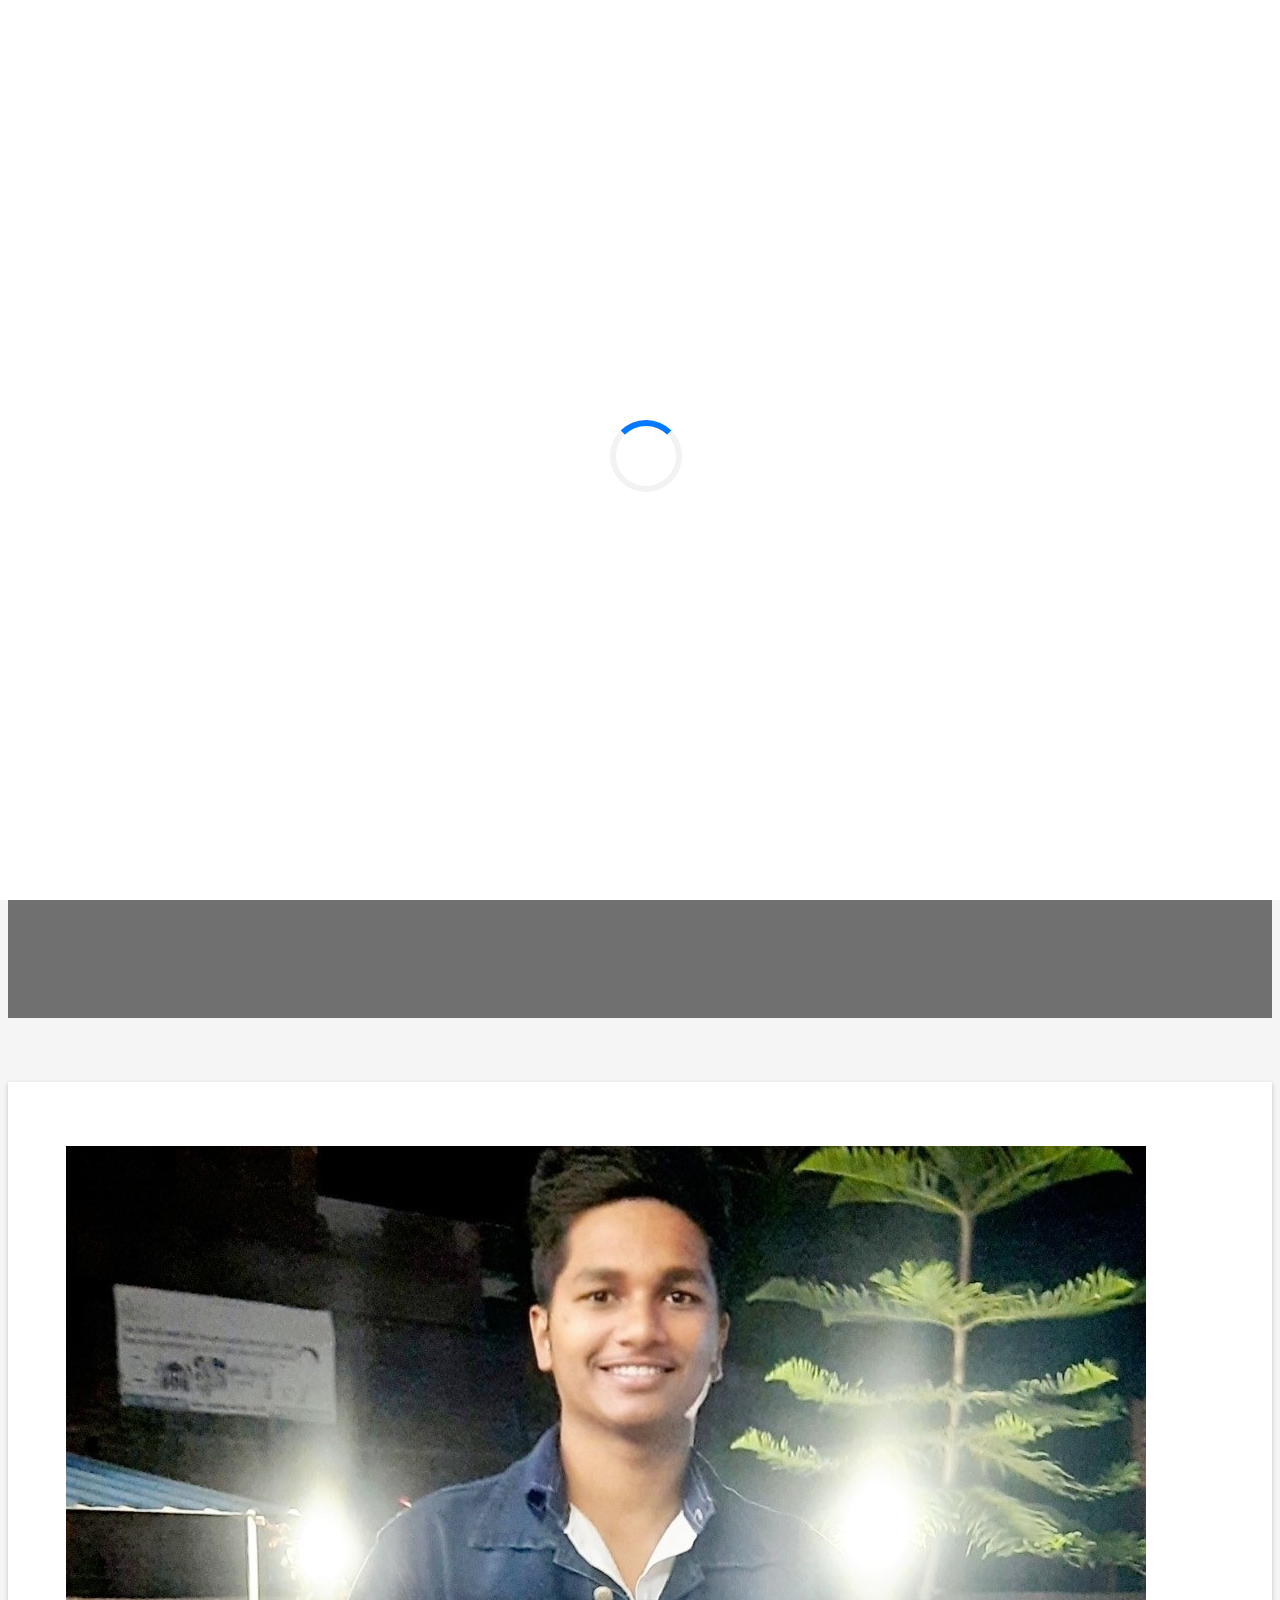
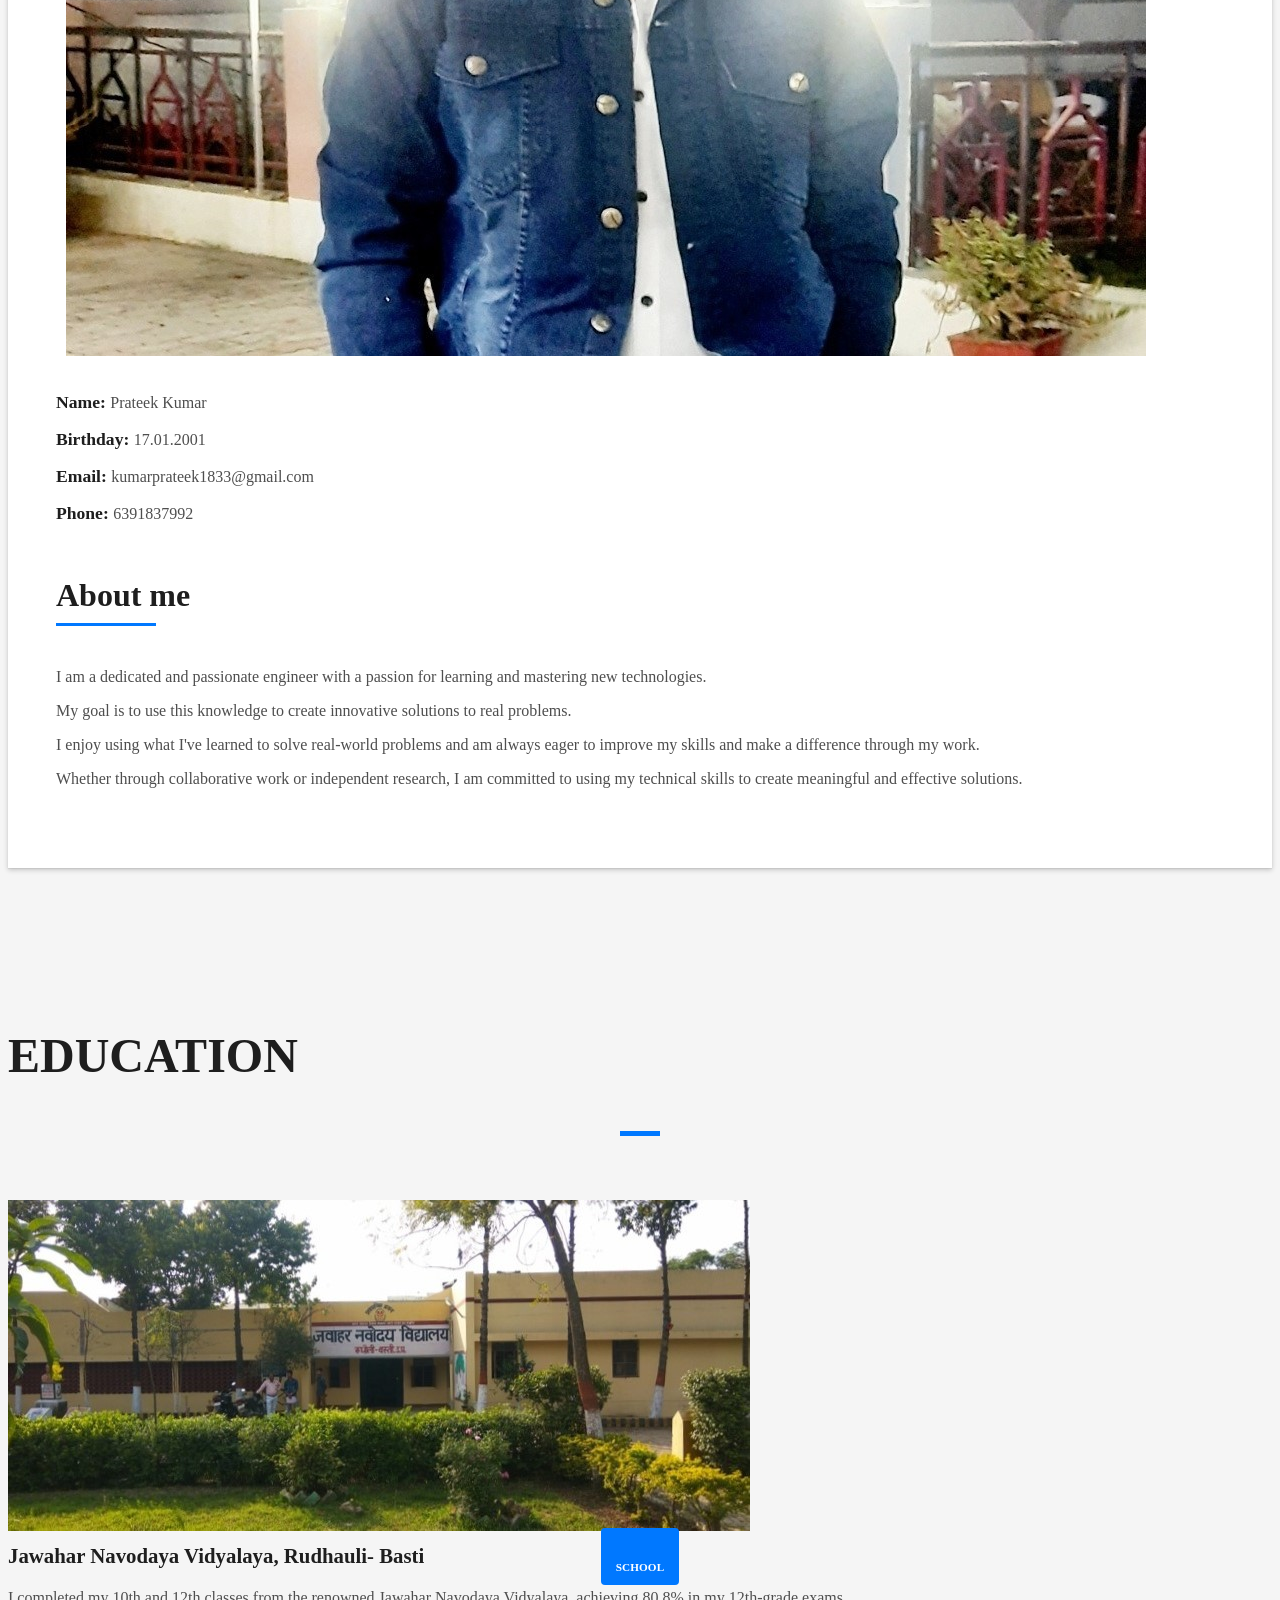
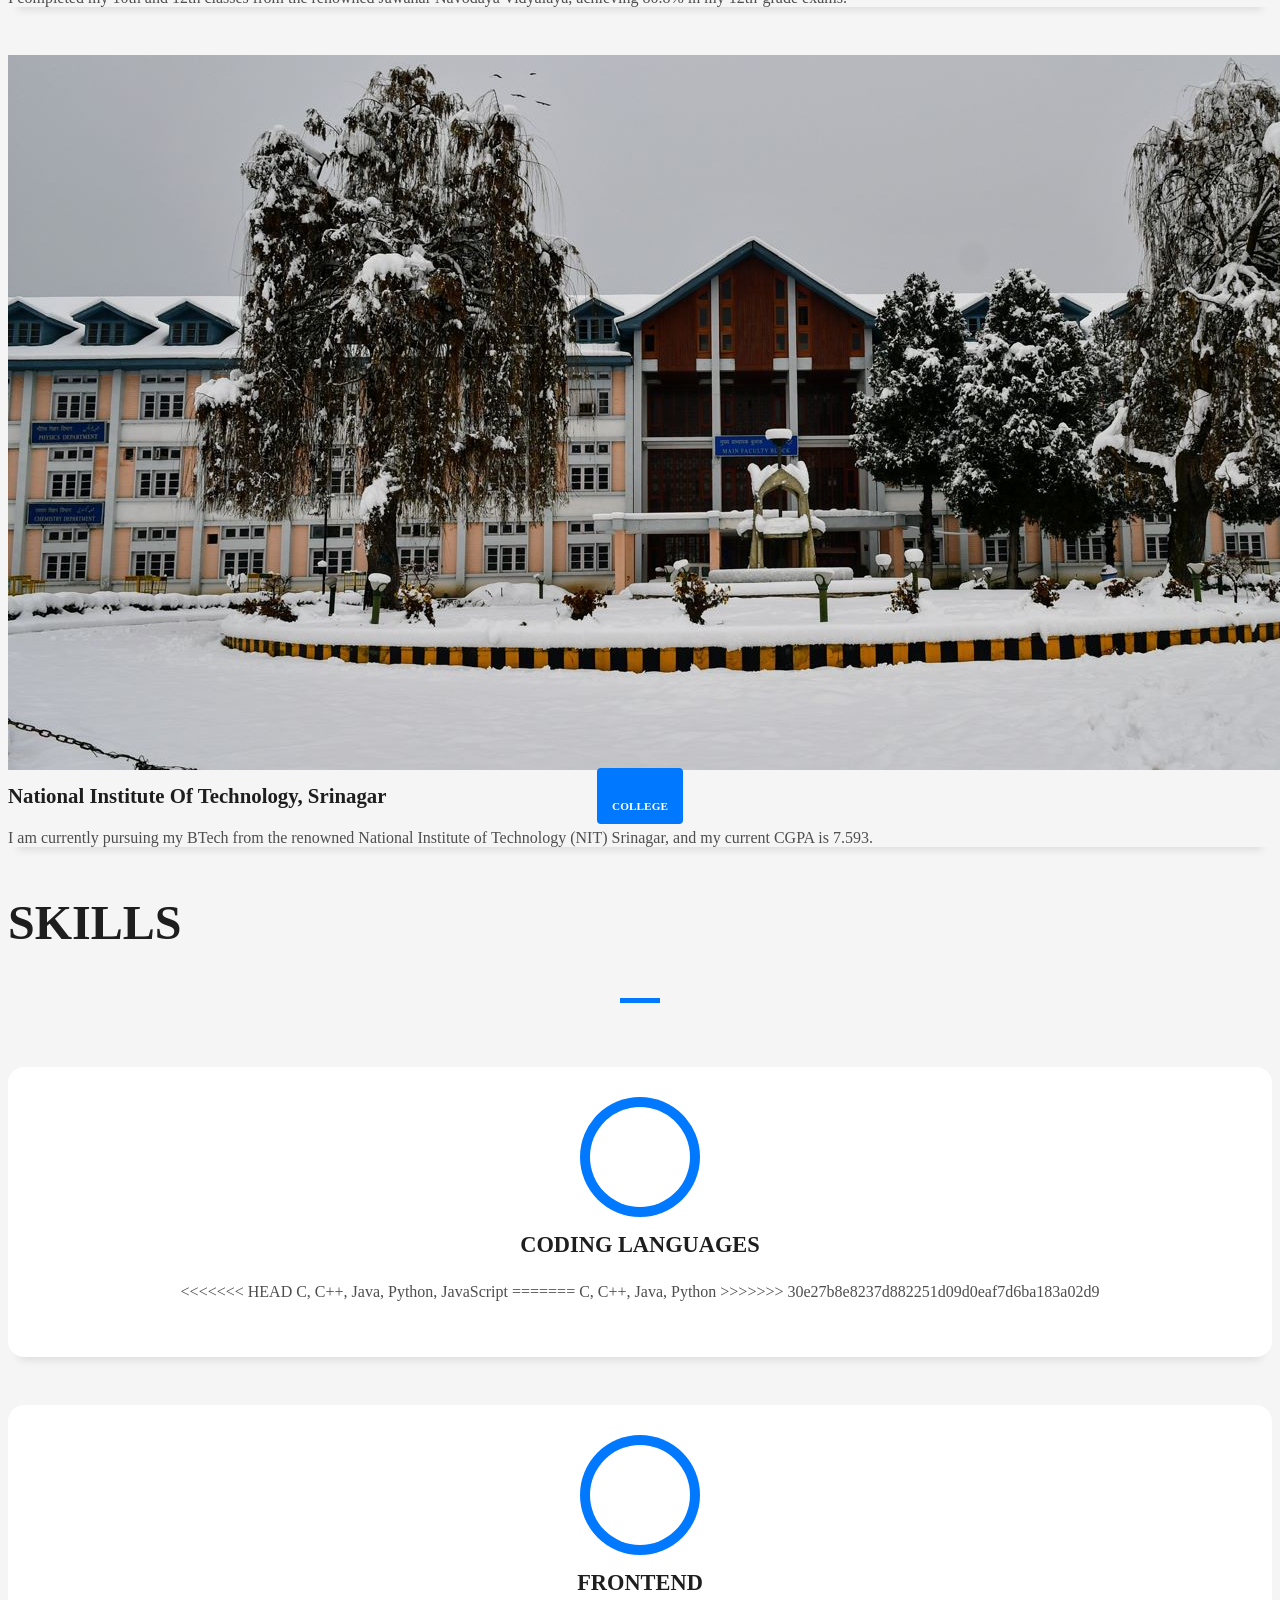
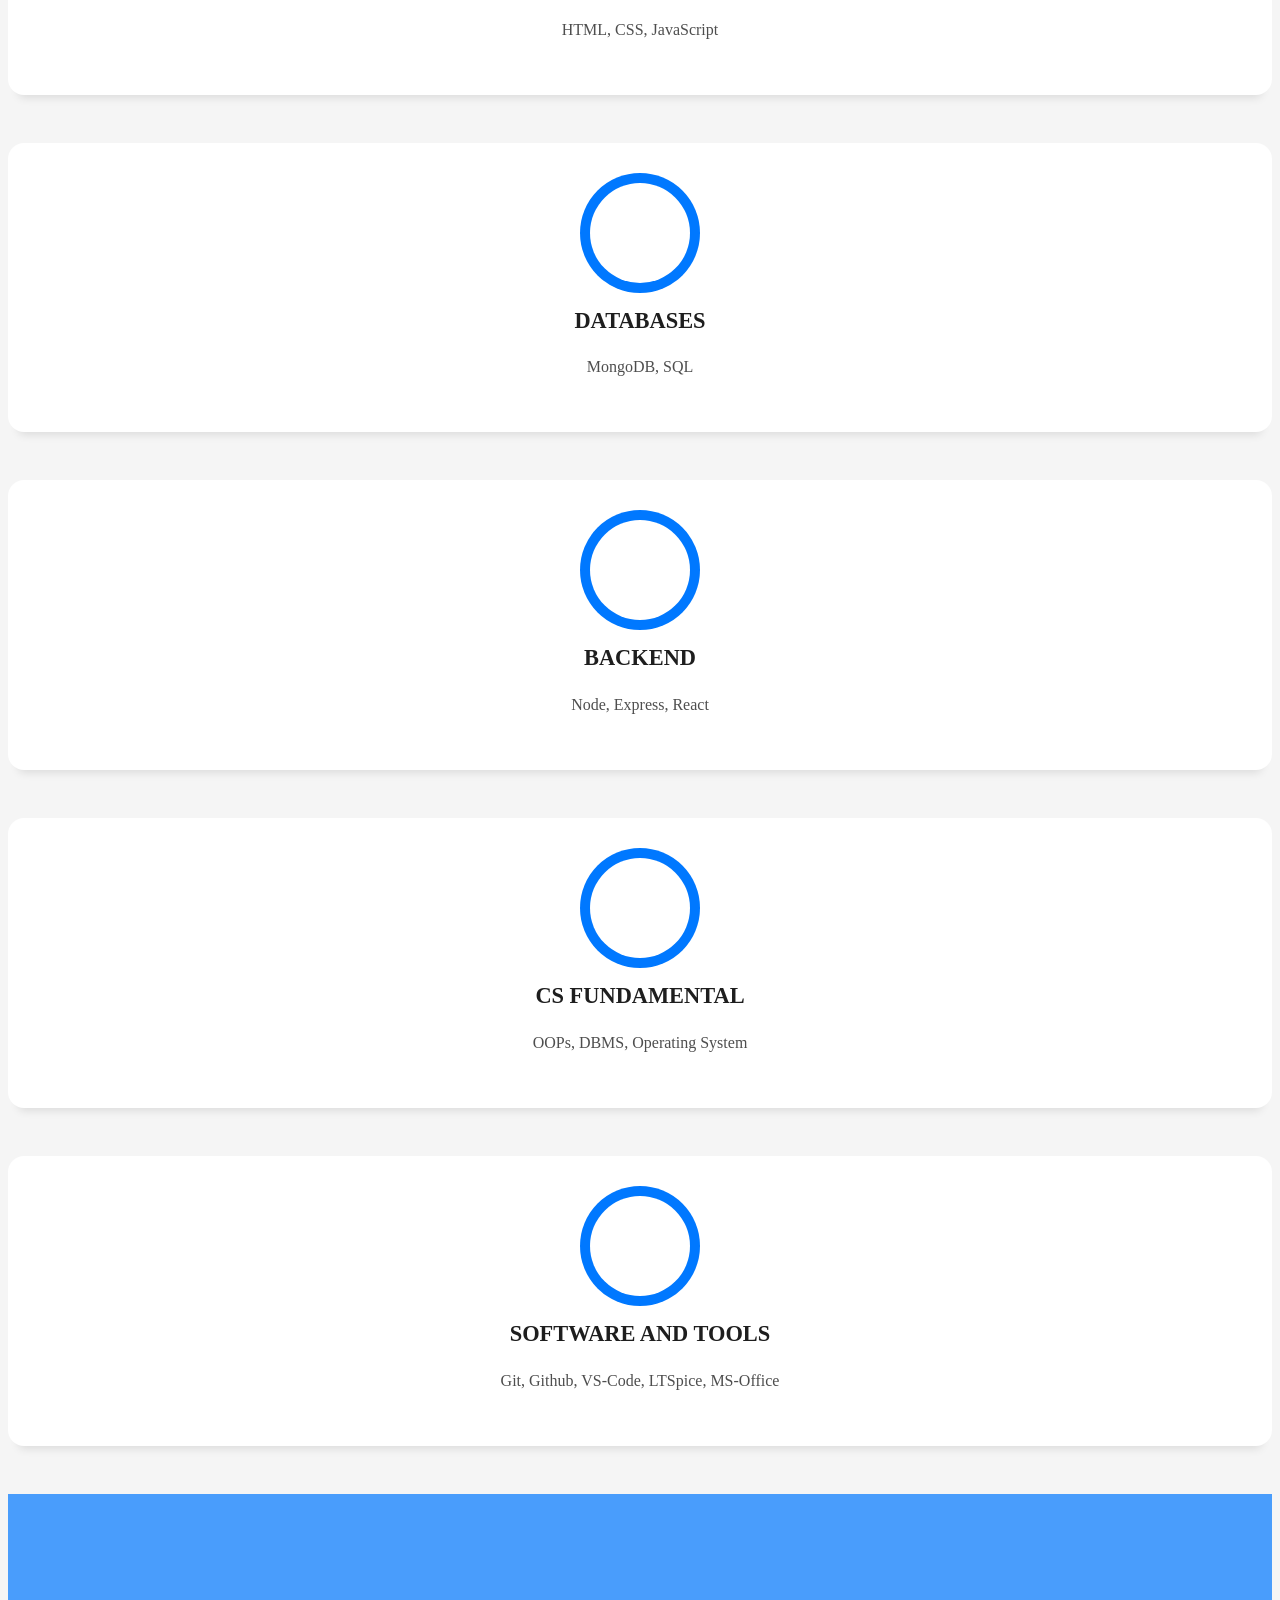
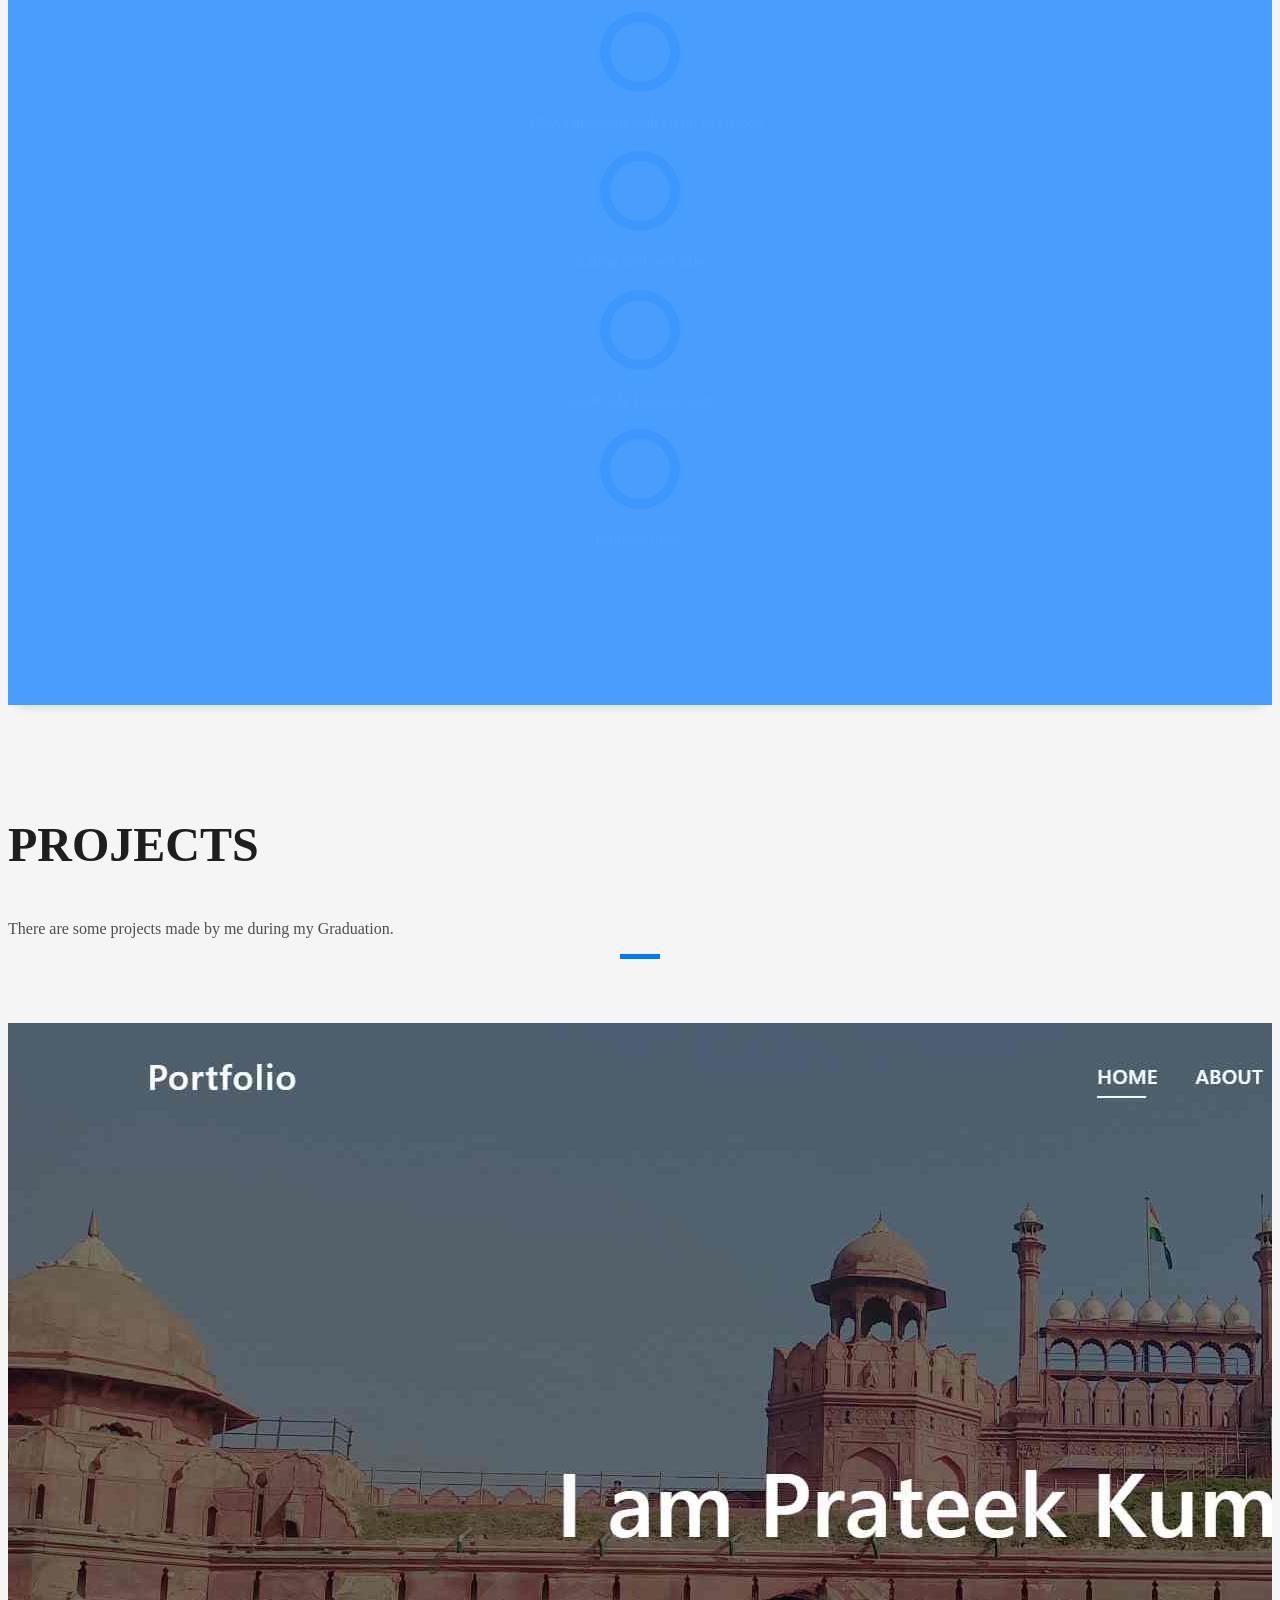
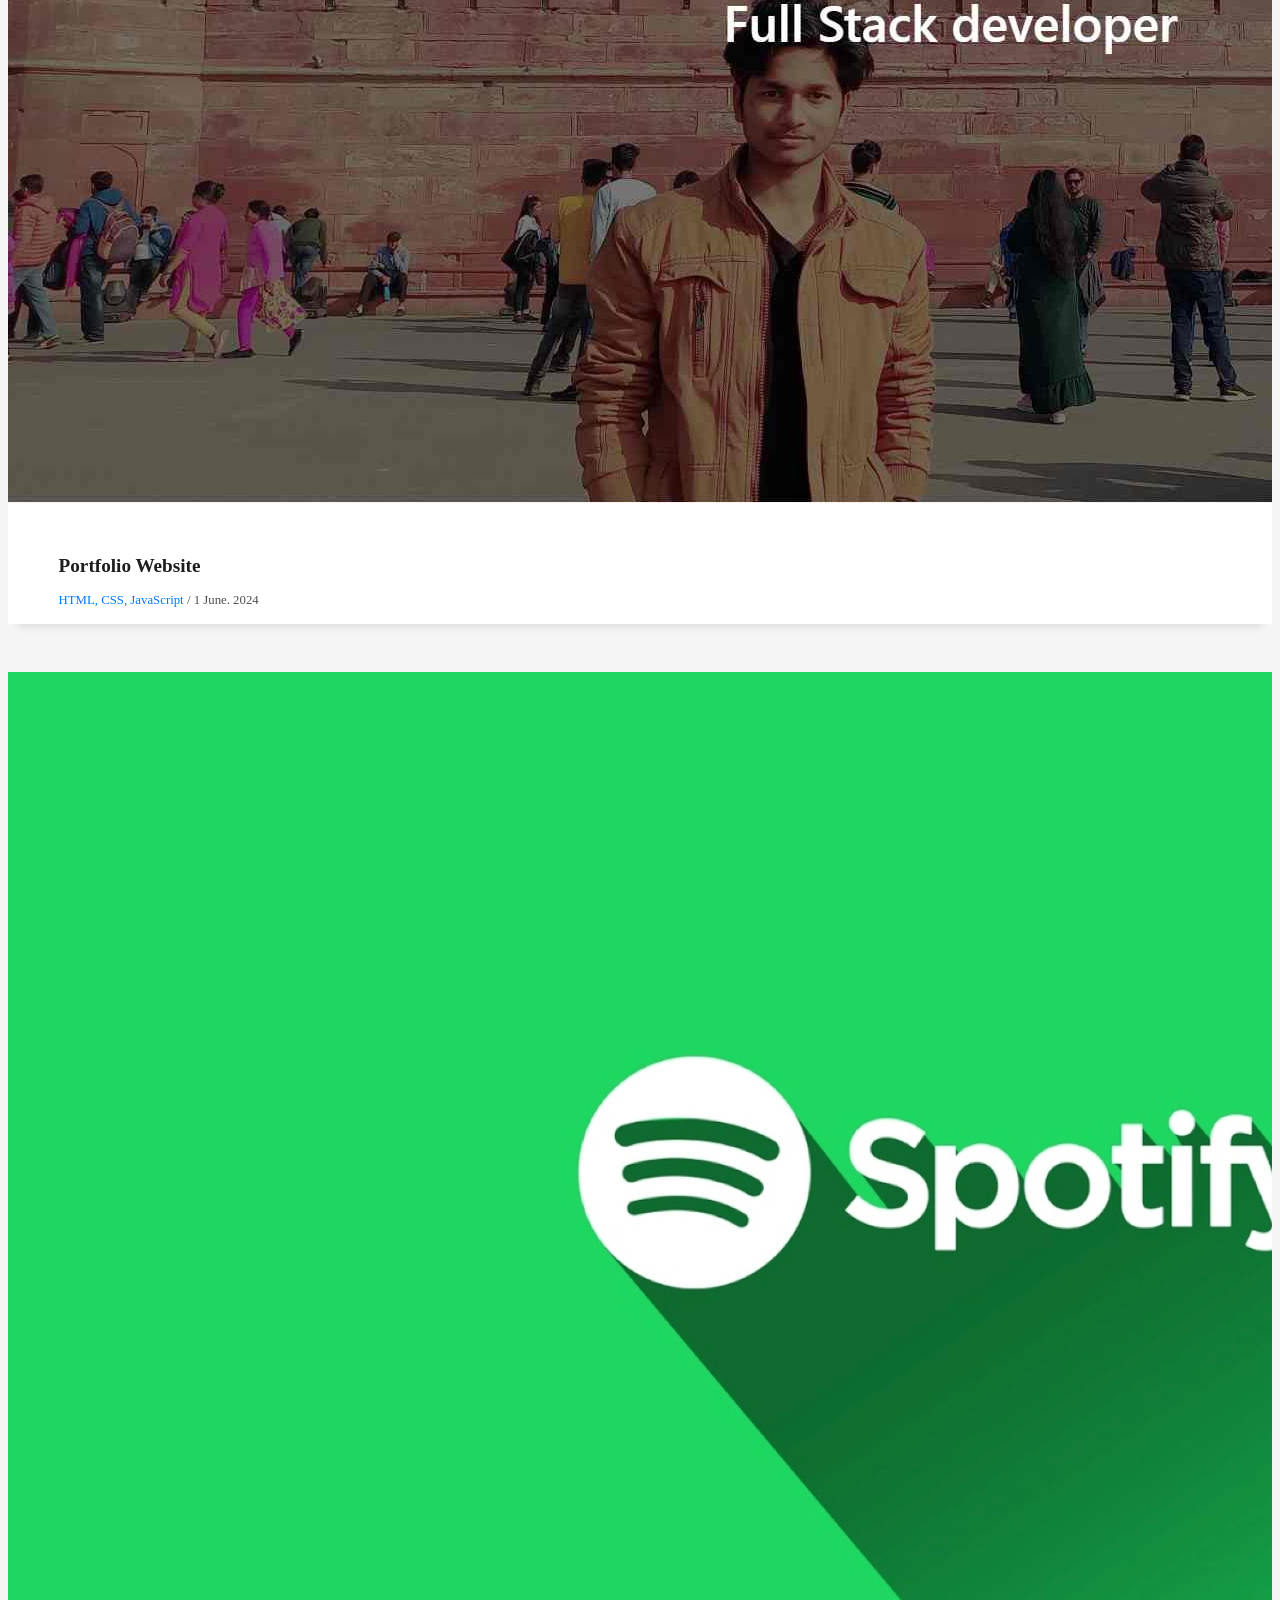
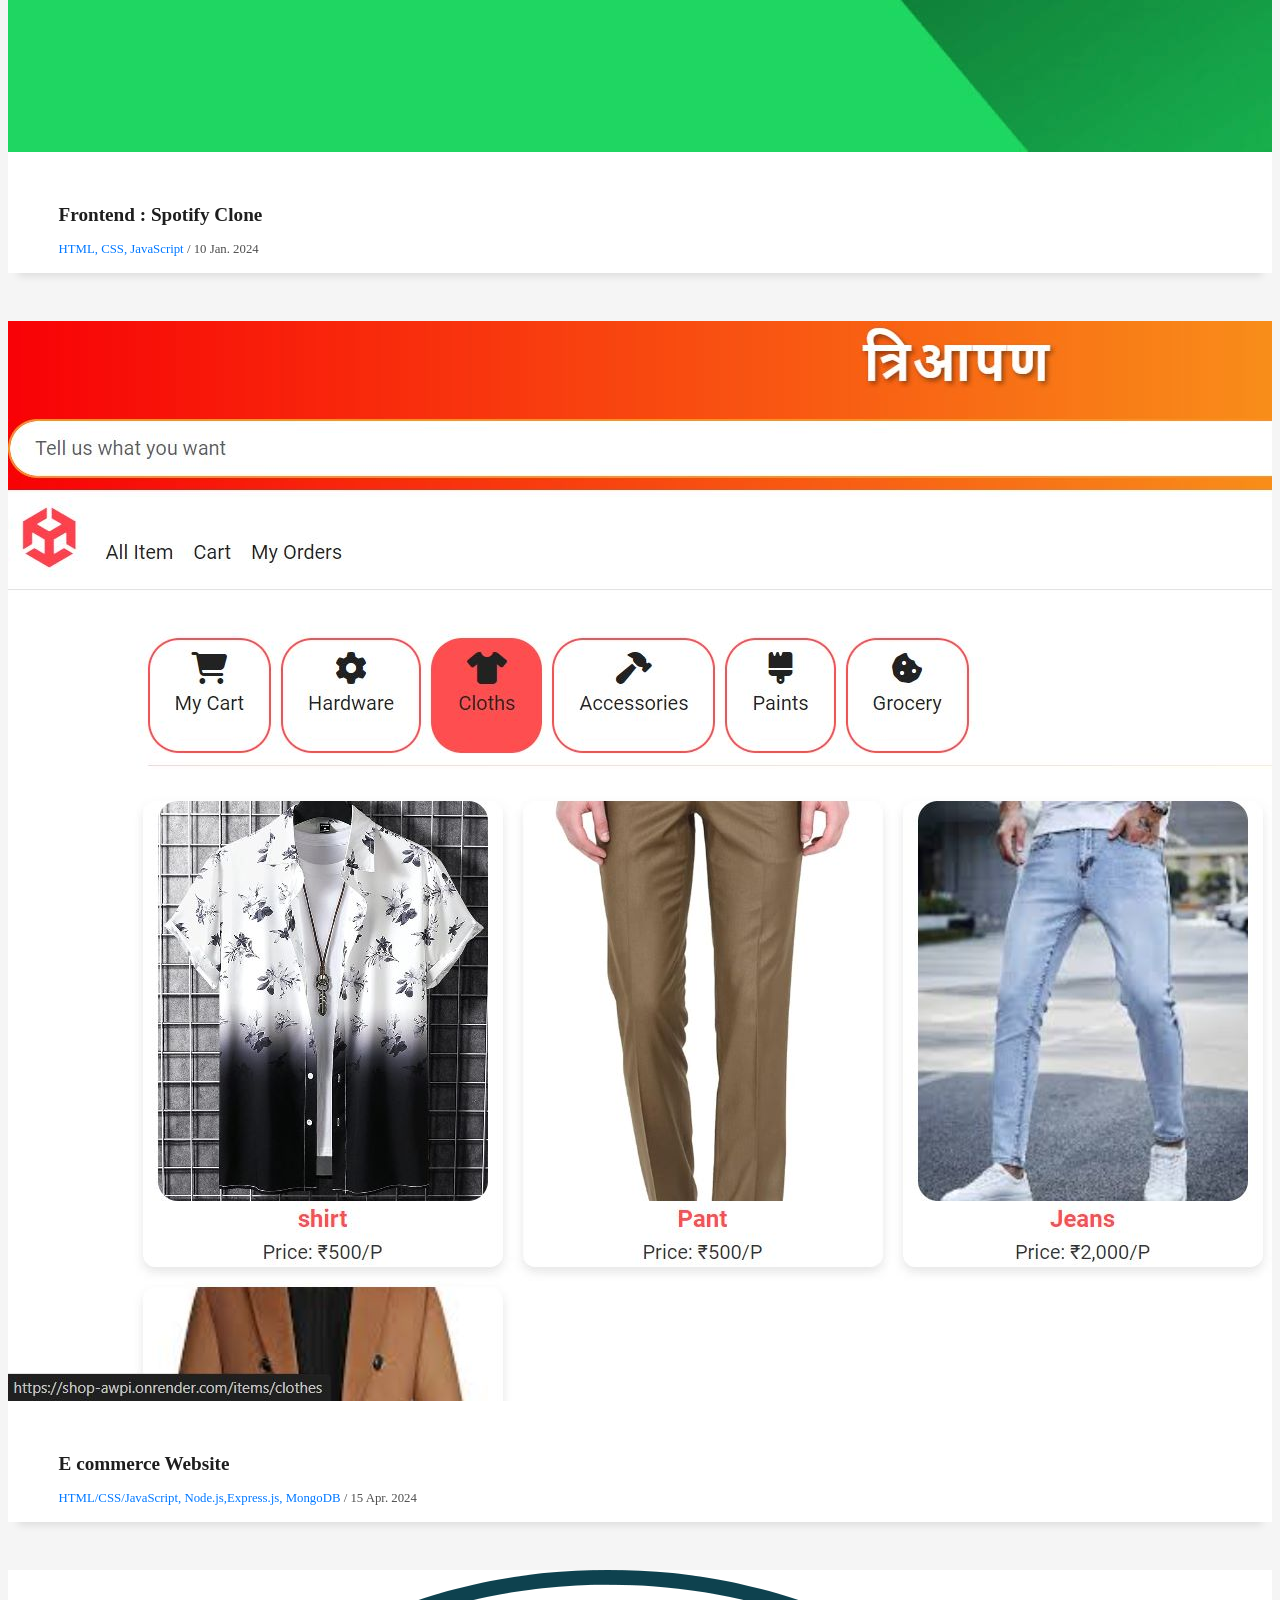
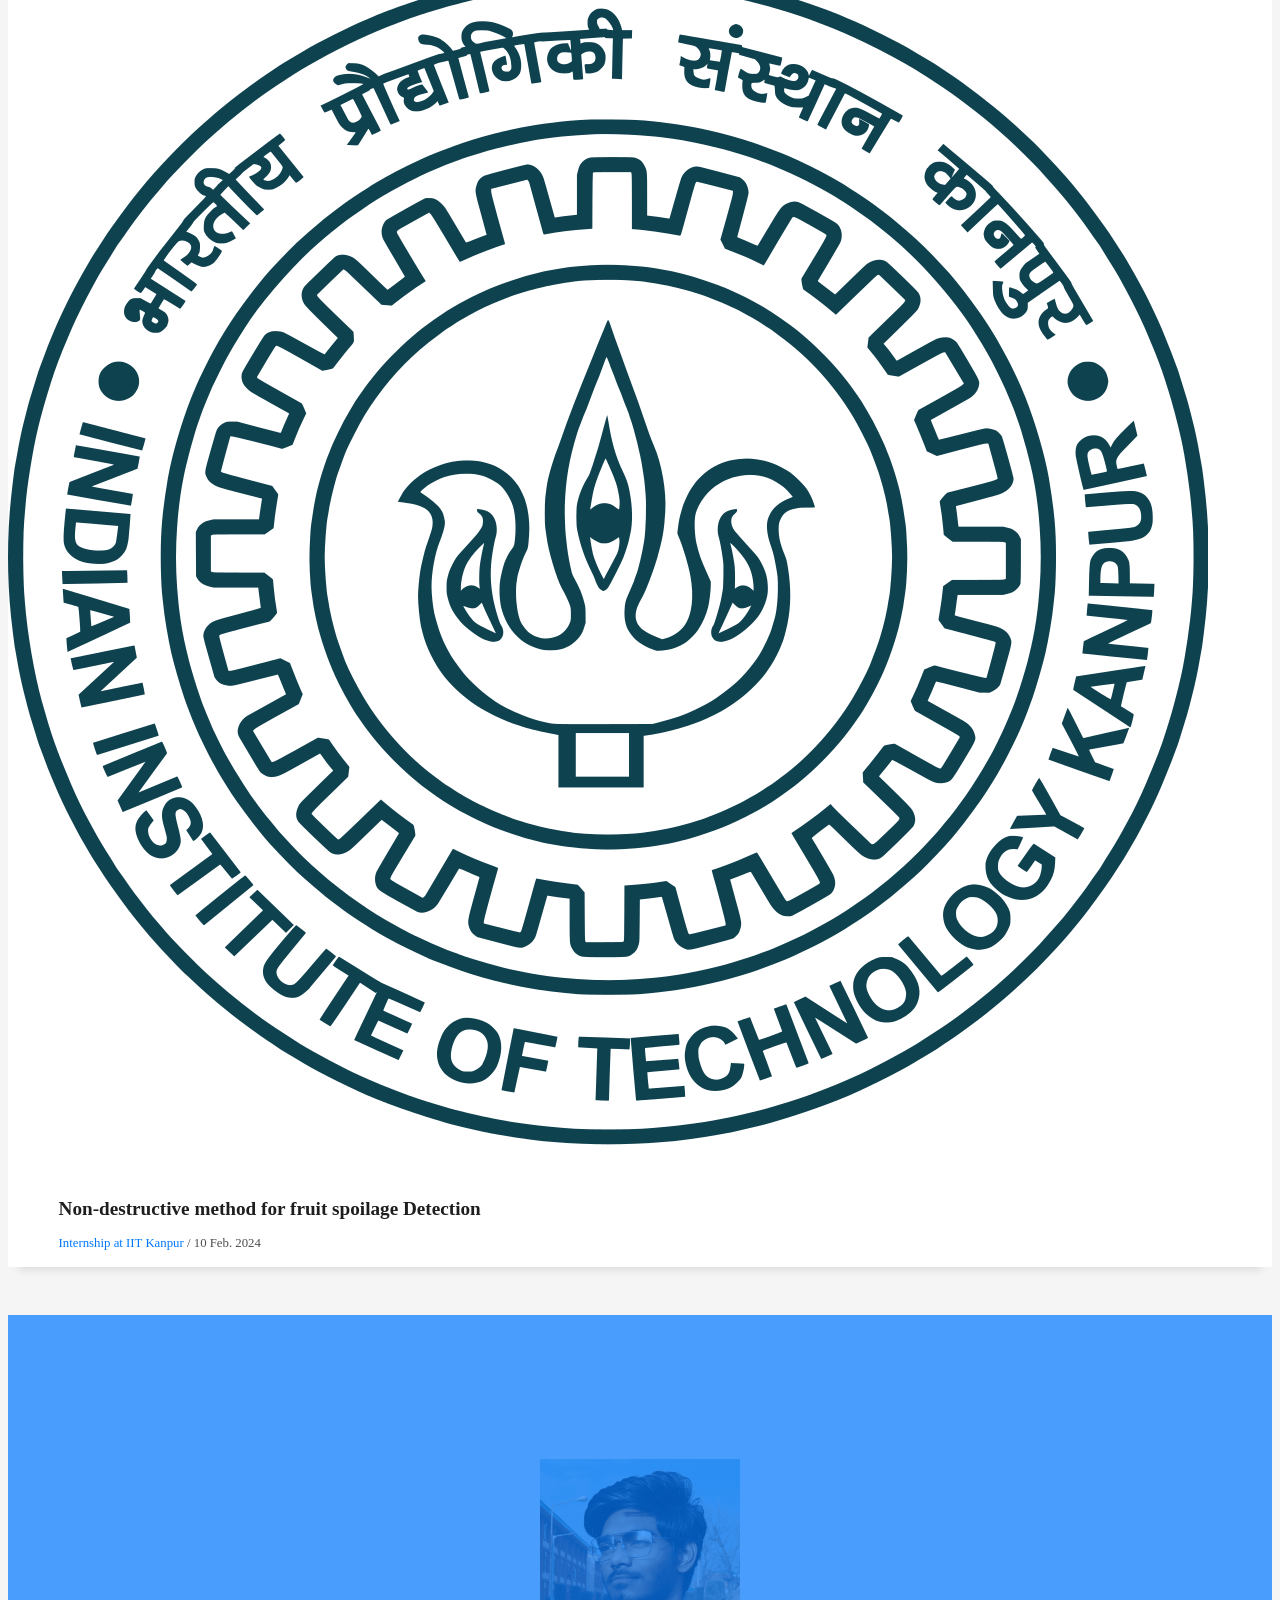
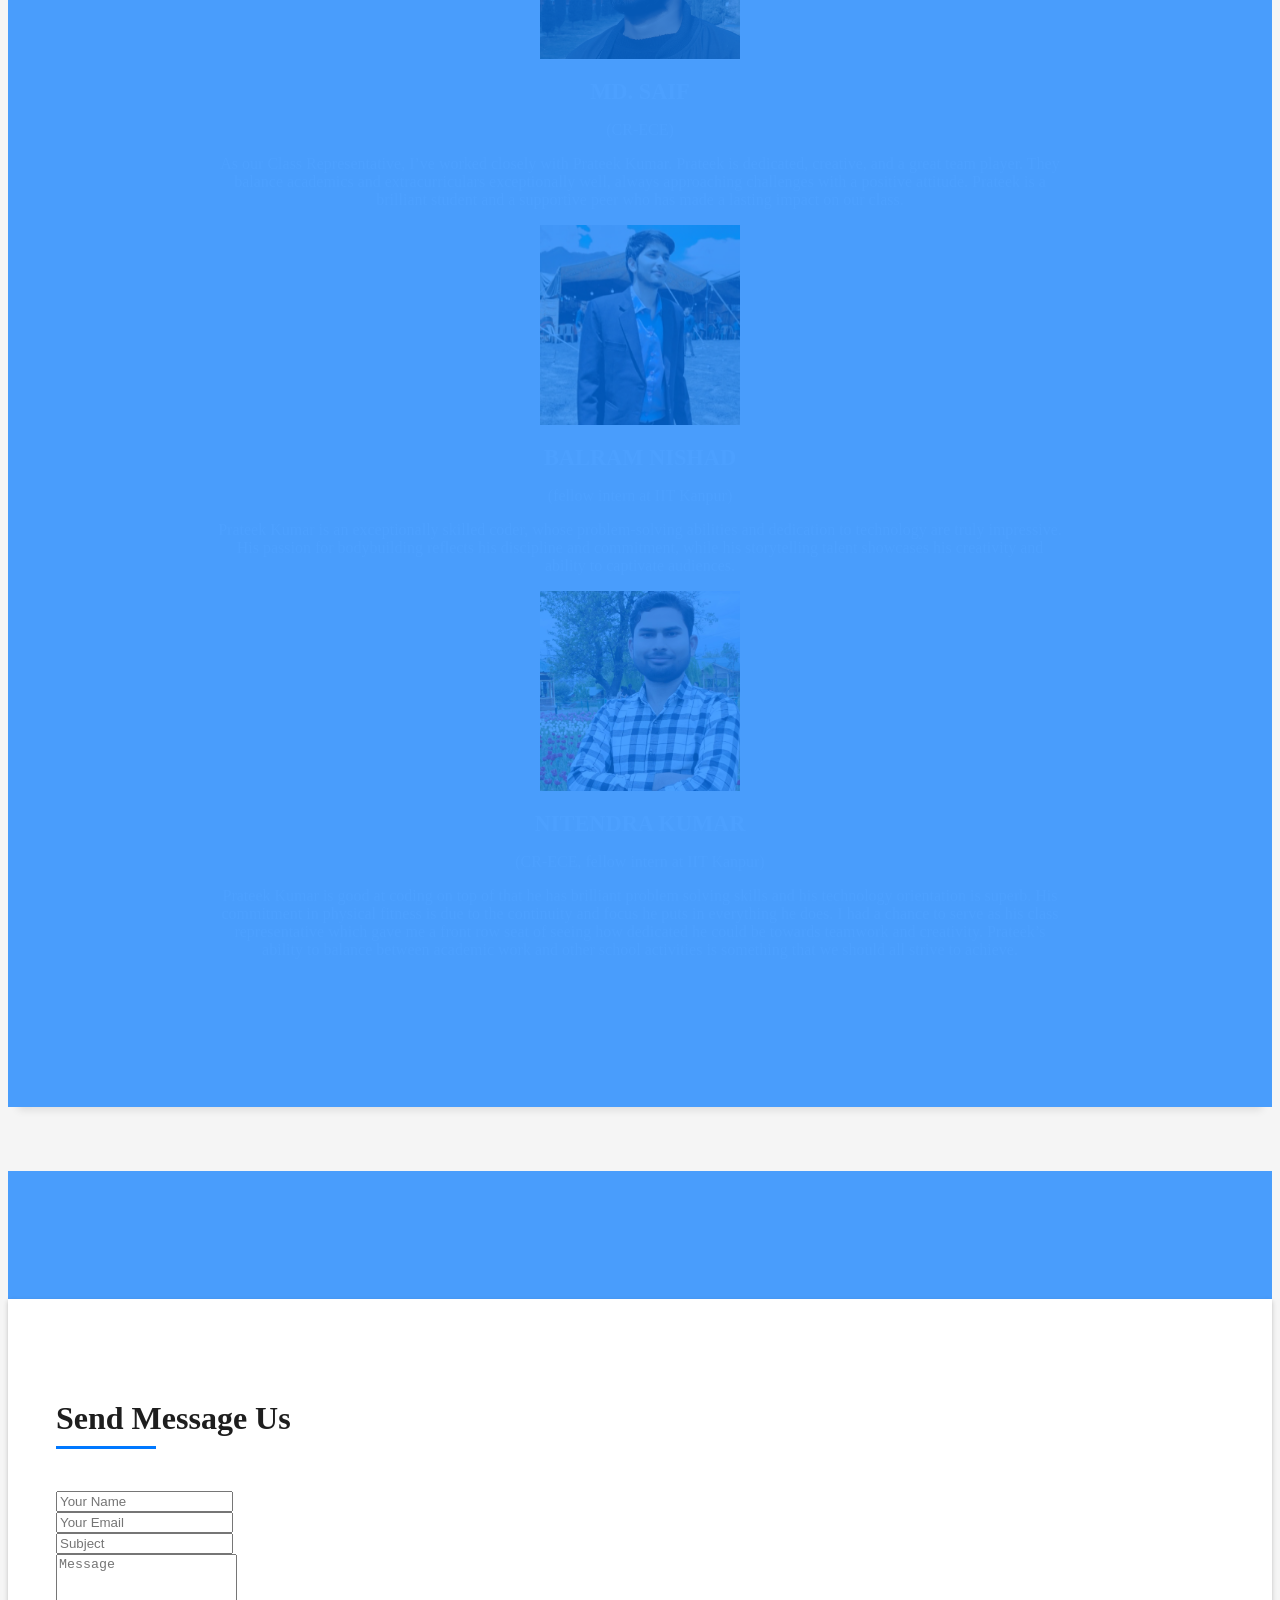
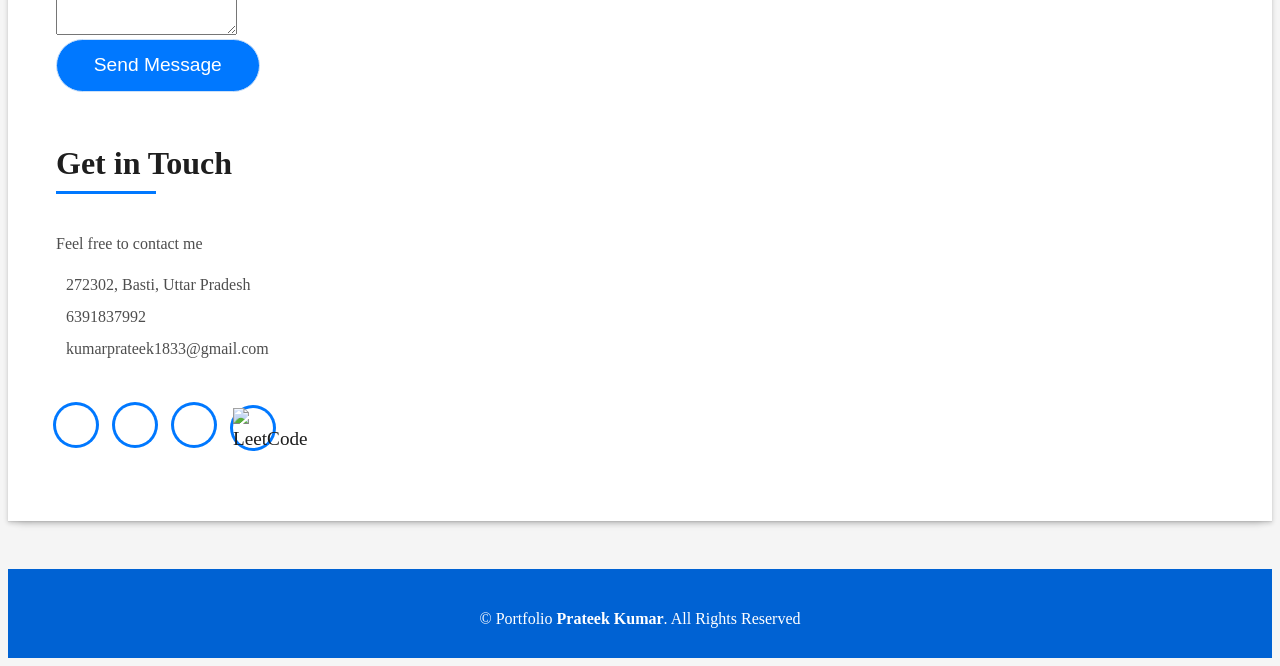
==== commit 97f45648: "fixed issues.html" ====
--- a/index.html
+++ b/index.html
@@ -203,14 +203,10 @@
                 <h2 class="s-title">Coding Languages</h2>
                 <p class="s-description text-center">
 <<<<<<< HEAD
-<<<<<<< HEAD
                   C, C++, Java, Python, JavaScript
 =======
                   C, C++, Java, Python
 >>>>>>> 30e27b8e8237d882251d09d0eaf7d6ba183a02d9
-=======
-                  C, C++, Java, Python
->>>>>>> 30e27b8e8237d882251d09d0eaf7d6ba183a02d9
                 </p>
               </div>
             </div>
@@ -224,15 +220,7 @@
               <div class="skill-content">
                 <h2 class="s-title">Frontend</h2>
                 <p class="s-description text-center">
-<<<<<<< HEAD
-<<<<<<< HEAD
-                  HTML, CSS, React
-=======
                   HTML, CSS, JavaScript
->>>>>>> 30e27b8e8237d882251d09d0eaf7d6ba183a02d9
-=======
-                  HTML, CSS, JavaScript
->>>>>>> 30e27b8e8237d882251d09d0eaf7d6ba183a02d9
                 </p>
               </div>
             </div>
@@ -258,15 +246,7 @@
               <div class="skill-content">
                 <h2 class="s-title">Backend</h2>
                 <p class="s-description text-center">
-<<<<<<< HEAD
-<<<<<<< HEAD
-                  Node, Express
-=======
                   Node, Express, React
->>>>>>> 30e27b8e8237d882251d09d0eaf7d6ba183a02d9
-=======
-                  Node, Express, React
->>>>>>> 30e27b8e8237d882251d09d0eaf7d6ba183a02d9
                 </p>
               </div>
             </div>
@@ -323,20 +303,6 @@
           <div class="col-sm-3 col-lg-3">
             <div class="counter-box pt-4 pt-md-0">
               <div class="counter-ico">
-<<<<<<< HEAD
-<<<<<<< HEAD
-                <span class="ico-circle"><i class="bi bi-shop"></i></span>
-              </div>
-              <div class="counter-num">
-                <p data-purecounter-start="0" data-purecounter-end="1" data-purecounter-duration="1"
-                  class="counter purecounter" aria-label="E-commerce PWA App Counter"></p>
-                <span class="counter-text">E-commerce PWA App Operational</span>
-              </div>
-            </div>
-          </div>          
-=======
-=======
->>>>>>> 30e27b8e8237d882251d09d0eaf7d6ba183a02d9
                 <span class="ico-circle"><i class="bi bi-star"></i></span>
               </div>
               <div class="counter-num">
@@ -346,25 +312,13 @@
               </div>
             </div>
           </div>
-<<<<<<< HEAD
->>>>>>> 30e27b8e8237d882251d09d0eaf7d6ba183a02d9
-=======
->>>>>>> 30e27b8e8237d882251d09d0eaf7d6ba183a02d9
           <div class="col-sm-3 col-lg-3">
             <div class="counter-box pt-4 pt-md-0">
               <div class="counter-ico">
                 <span class="ico-circle"><i class="bi bi-award"></i></span>
               </div>
               <div class="counter-num">
-<<<<<<< HEAD
-<<<<<<< HEAD
-                <p data-purecounter-start="0" data-purecounter-end="5" data-purecounter-duration="1"
-=======
                 <p data-purecounter-start="0" data-purecounter-end="2" data-purecounter-duration="1"
->>>>>>> 30e27b8e8237d882251d09d0eaf7d6ba183a02d9
-=======
-                <p data-purecounter-start="0" data-purecounter-end="2" data-purecounter-duration="1"
->>>>>>> 30e27b8e8237d882251d09d0eaf7d6ba183a02d9
                   class="counter purecounter"></p>
                 <span class="counter-text">LeetCode Badges won</span>
               </div>
@@ -402,38 +356,6 @@
             </div>
           </div>
         </div>
-<<<<<<< HEAD
-<<<<<<< HEAD
-        <div class="col-md-4">
-          <div class="work-box">
-            <a href="https://apnanagar.onrender.com" data-gallery="projectGallery" class="project-lightbox">
-              <div class="work-img">
-                <img src="assets/img/PWA.png" alt="" class="img-fluid">
-              </div>
-            </a>
-            <div class="work-content">
-              <div class="row">
-                <div class="col-sm-8">
-                  <h2 class="w-title">Apna Nagar Website (PWA)</h2>
-                  <div class="w-more">
-                    <span class="w-ctegory">HTML/CSS/JavaScript, Node.js,Express.js, MongoDB</span> / <span
-                      class="w-date">15 Apr. 2024</span>
-                  </div>
-                </div>
-                <div class="col-sm-4">
-                  <div class="w-like">
-                    <a href="https://github.com/prateek1833/shop"> <span style="color: black;"
-                        class="bi bi-github"></span></a>
-                  </div>
-                </div>
-              </div>
-            </div>
-          </div>
-        </div>
-=======
->>>>>>> 30e27b8e8237d882251d09d0eaf7d6ba183a02d9
-=======
->>>>>>> 30e27b8e8237d882251d09d0eaf7d6ba183a02d9
         <div class="row">
           <div class="col-md-4">
             <div class="work-box">
@@ -488,11 +410,6 @@
           </div>
           <div class="col-md-4">
             <div class="work-box">
-<<<<<<< HEAD
-<<<<<<< HEAD
-=======
-=======
->>>>>>> 30e27b8e8237d882251d09d0eaf7d6ba183a02d9
               <a href="https://shop-awpi.onrender.com/items" data-gallery="projectGallery" class="project-lightbox">
                 <div class="work-img">
                   <img src="assets/img/E_commerce_home.jpg" alt="" class="img-fluid">
@@ -519,10 +436,6 @@
           </div>
           <div class="col-md-4">
             <div class="work-box">
-<<<<<<< HEAD
->>>>>>> 30e27b8e8237d882251d09d0eaf7d6ba183a02d9
-=======
->>>>>>> 30e27b8e8237d882251d09d0eaf7d6ba183a02d9
               <a href="https://github.com/prateek1833/Non-Destructive-Method-of-Fruit-Spoilage-Detection/blob/main/Report%205.pdf"
                 data-gallery="projectGallery" class="project-lightbox">
                 <div class="work-img">
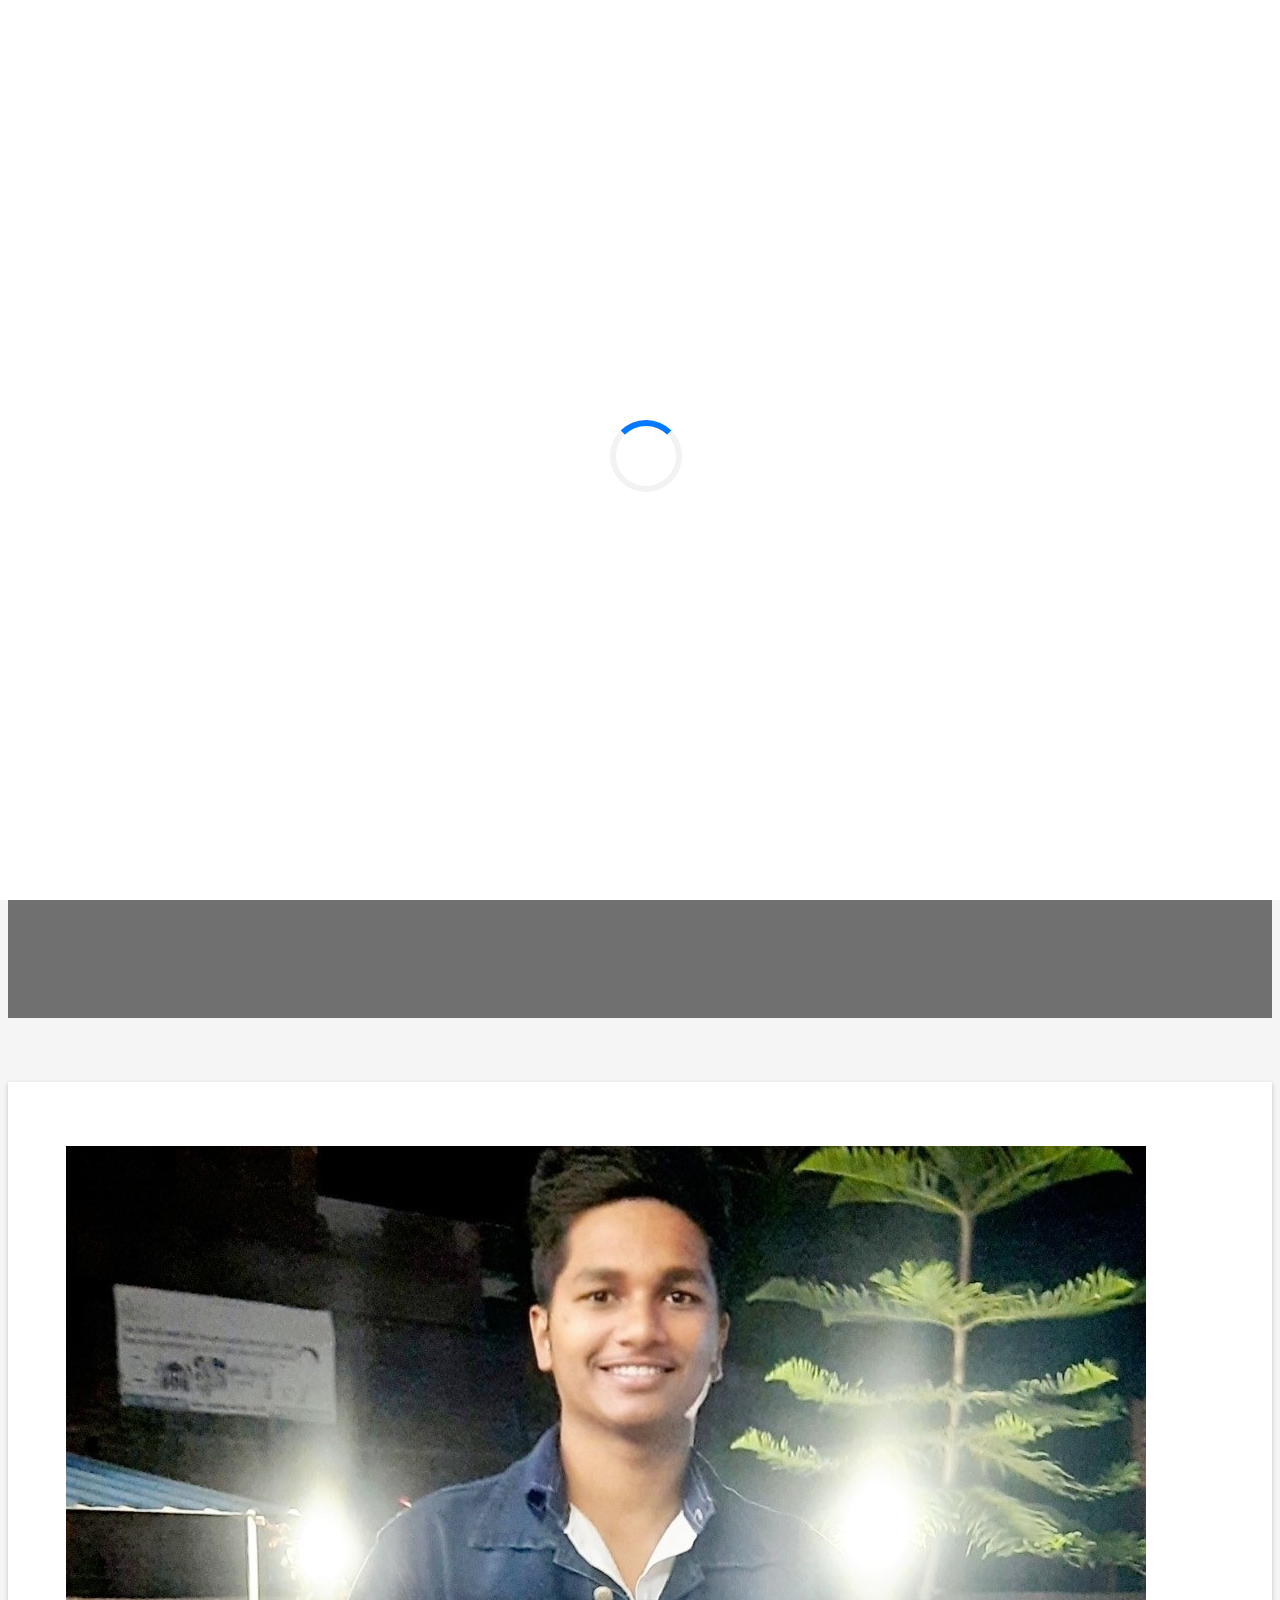
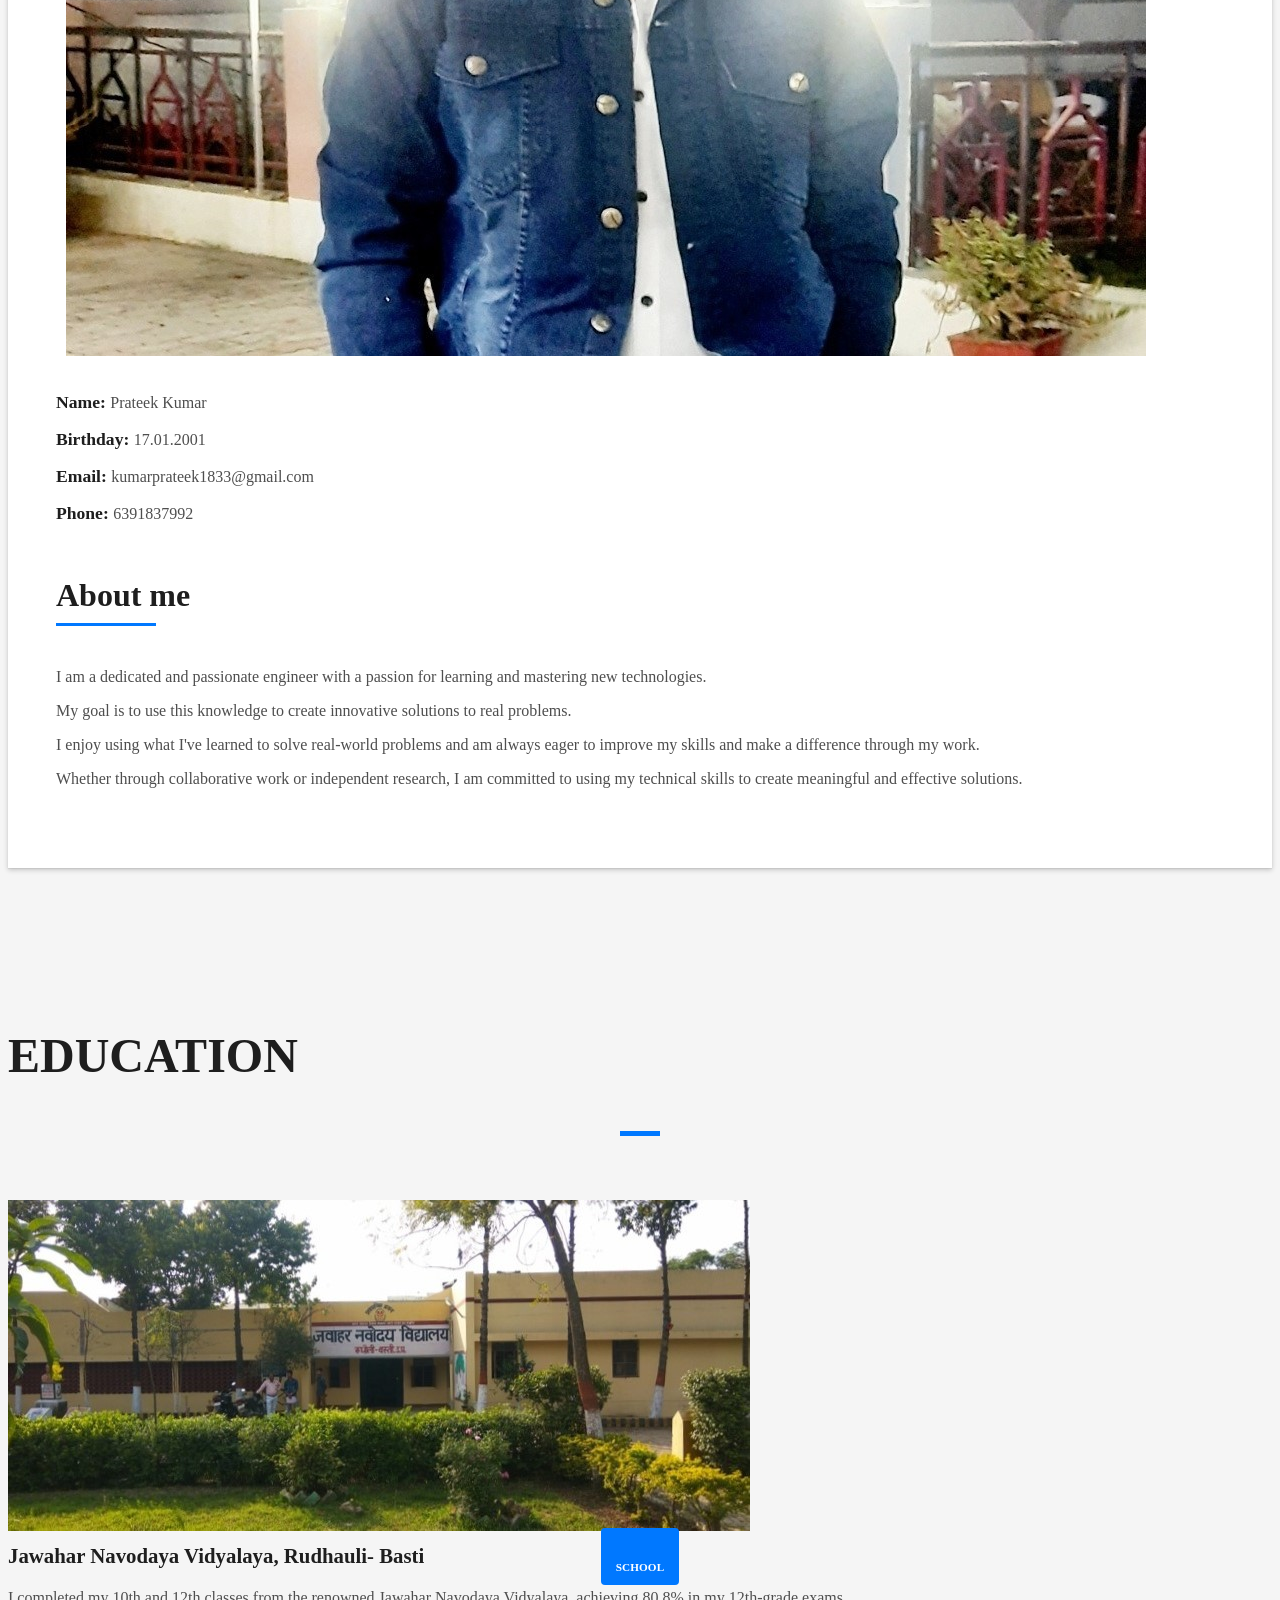
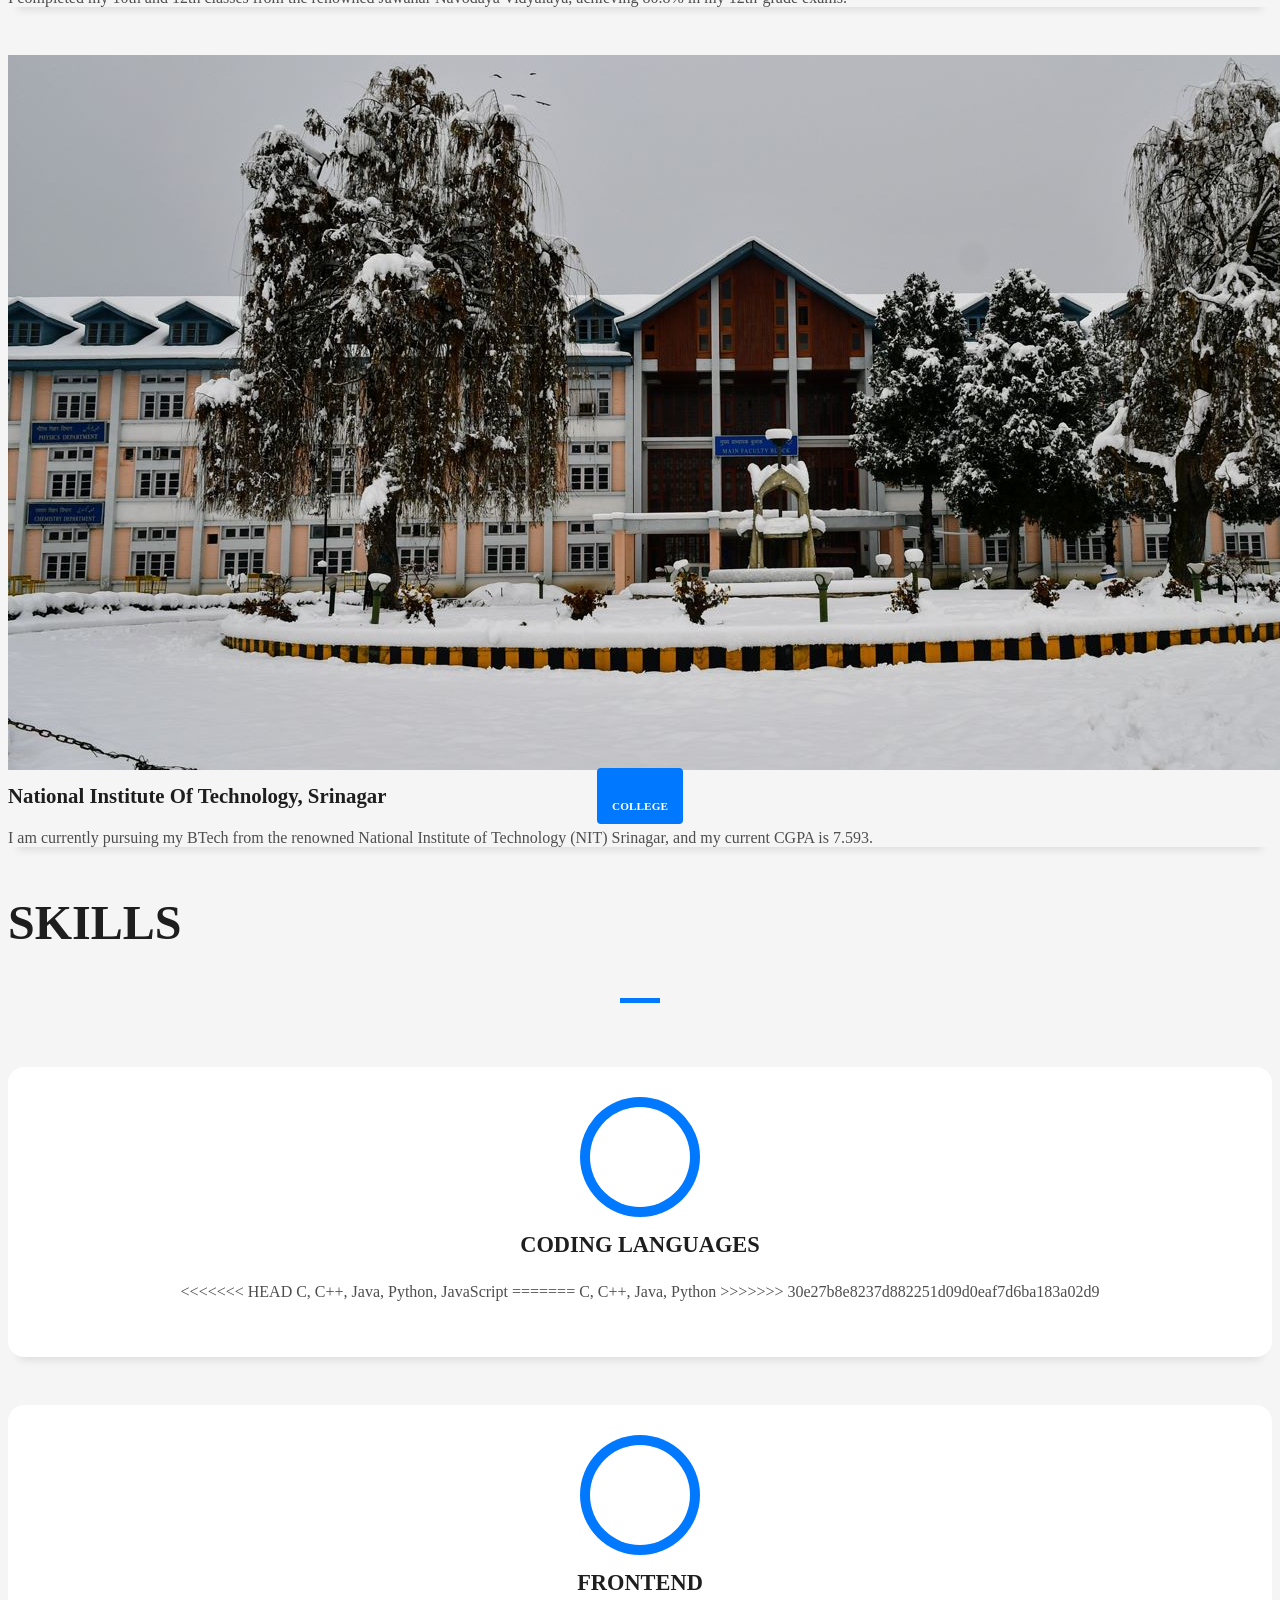
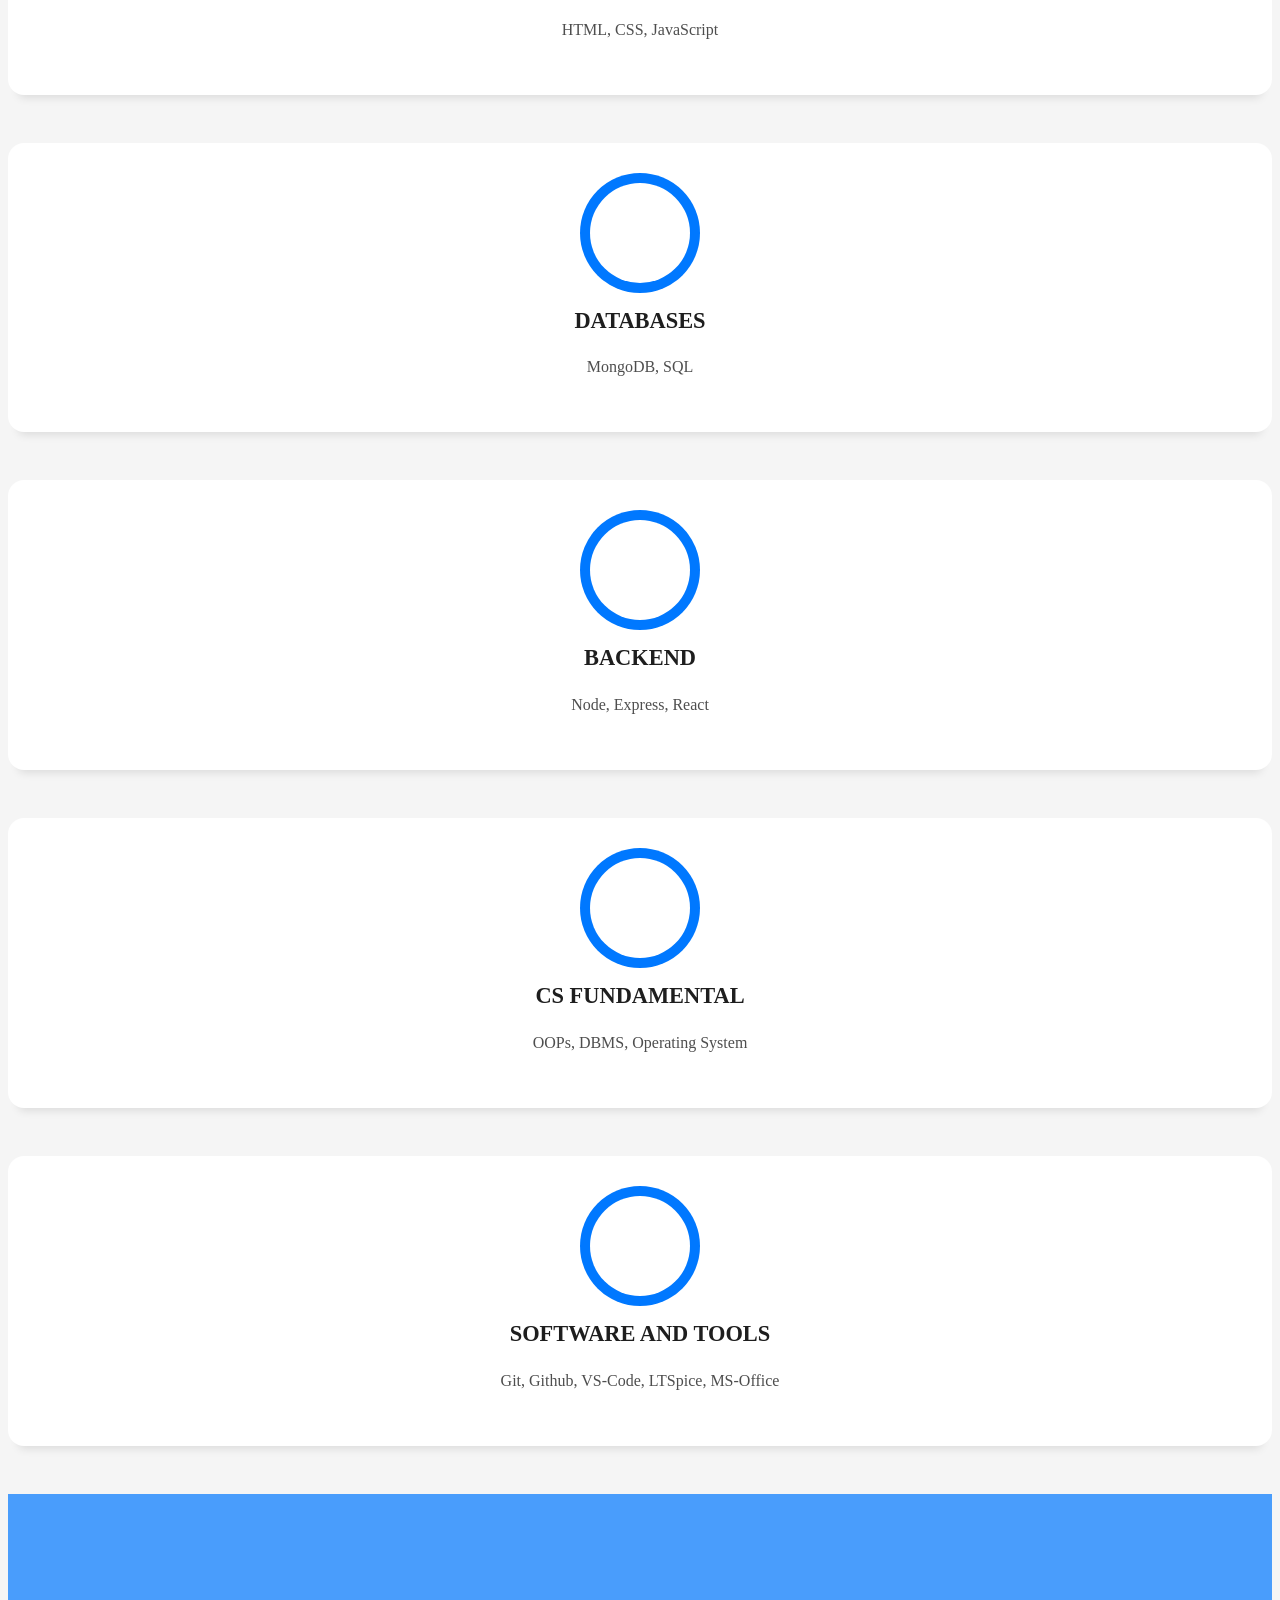
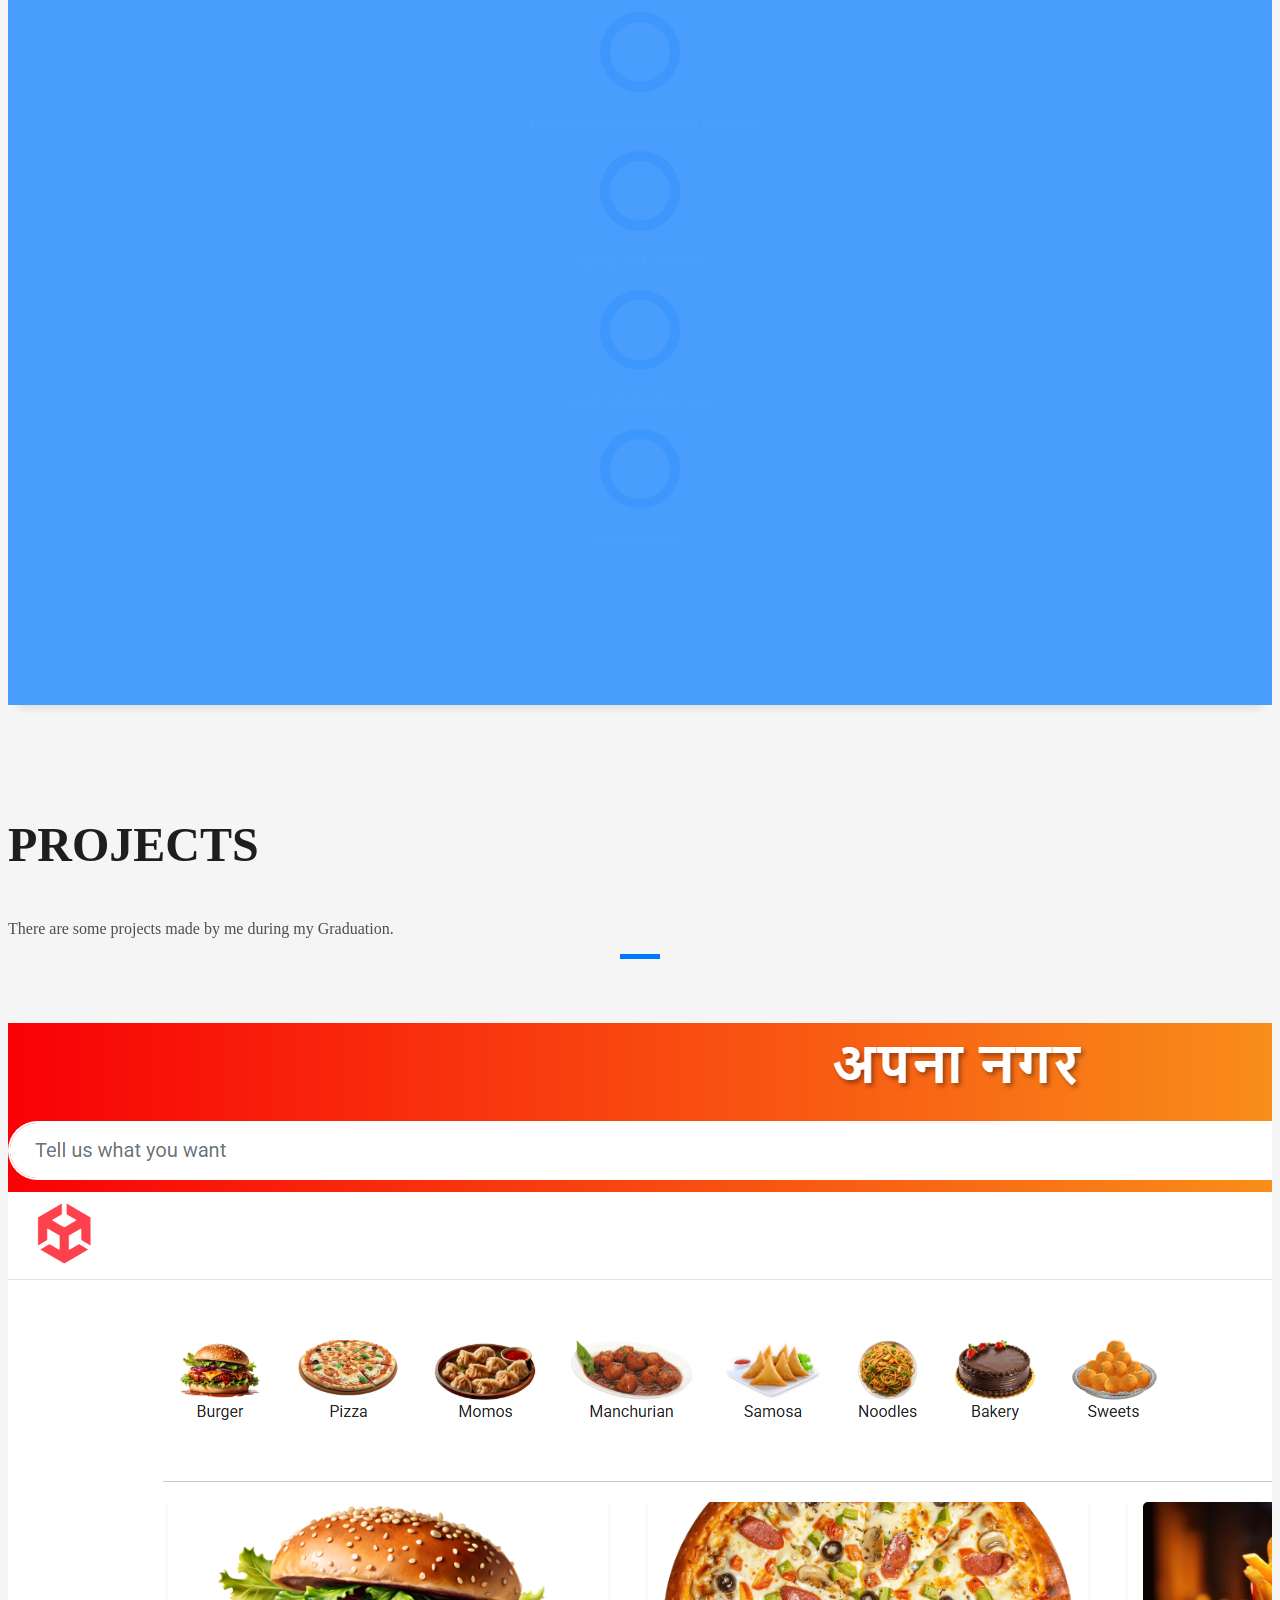
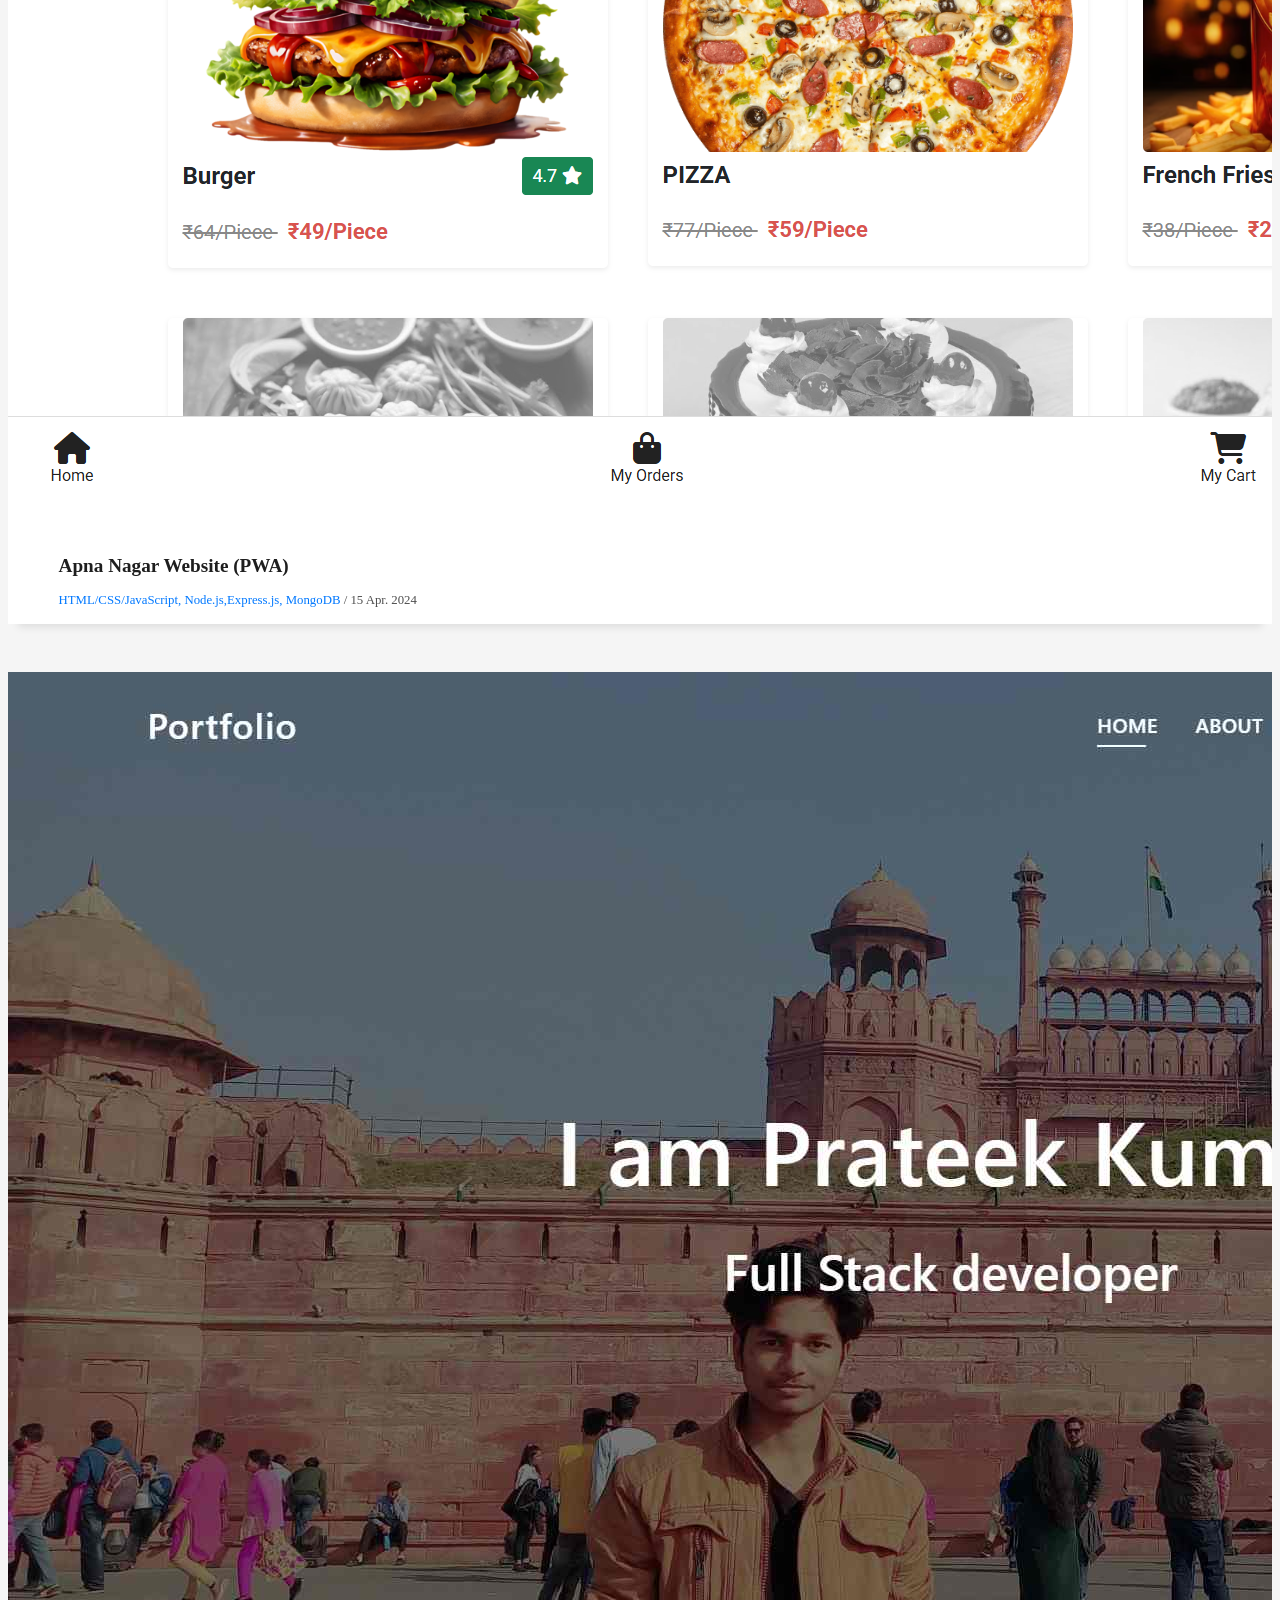
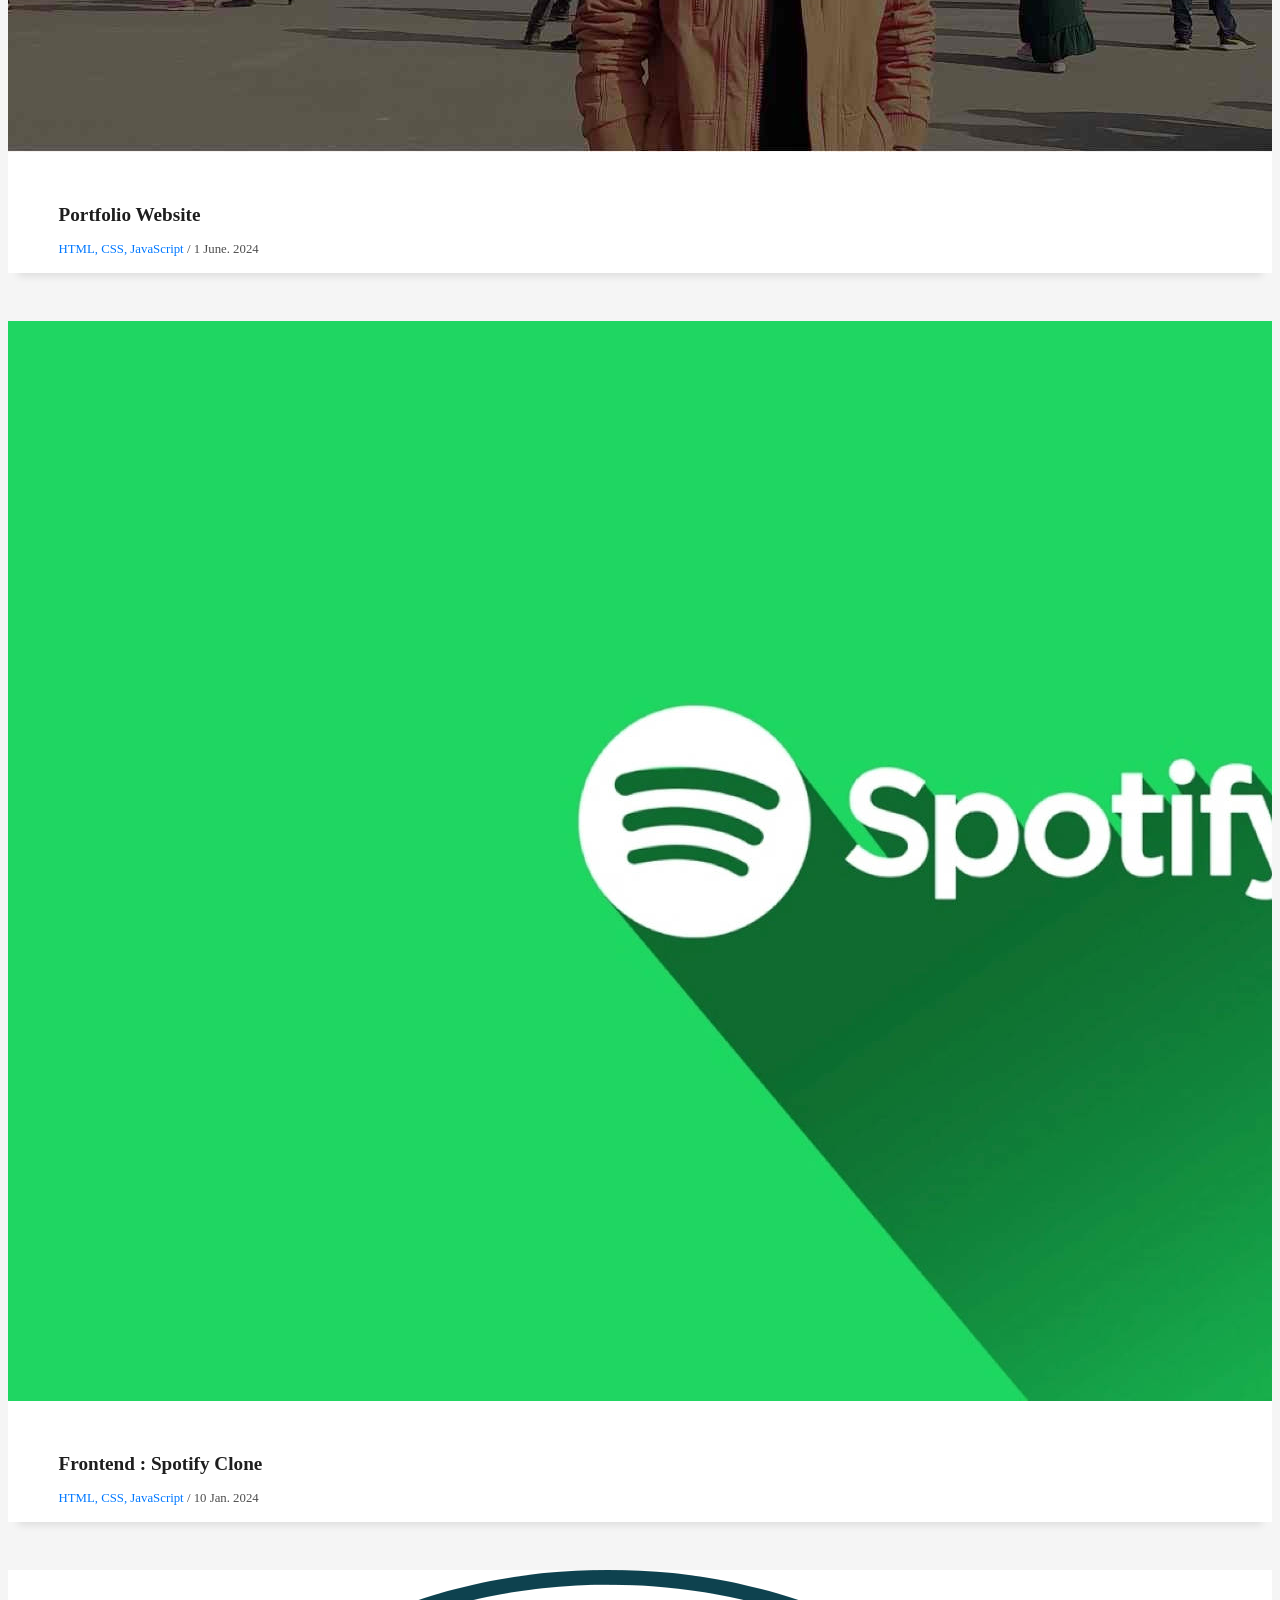
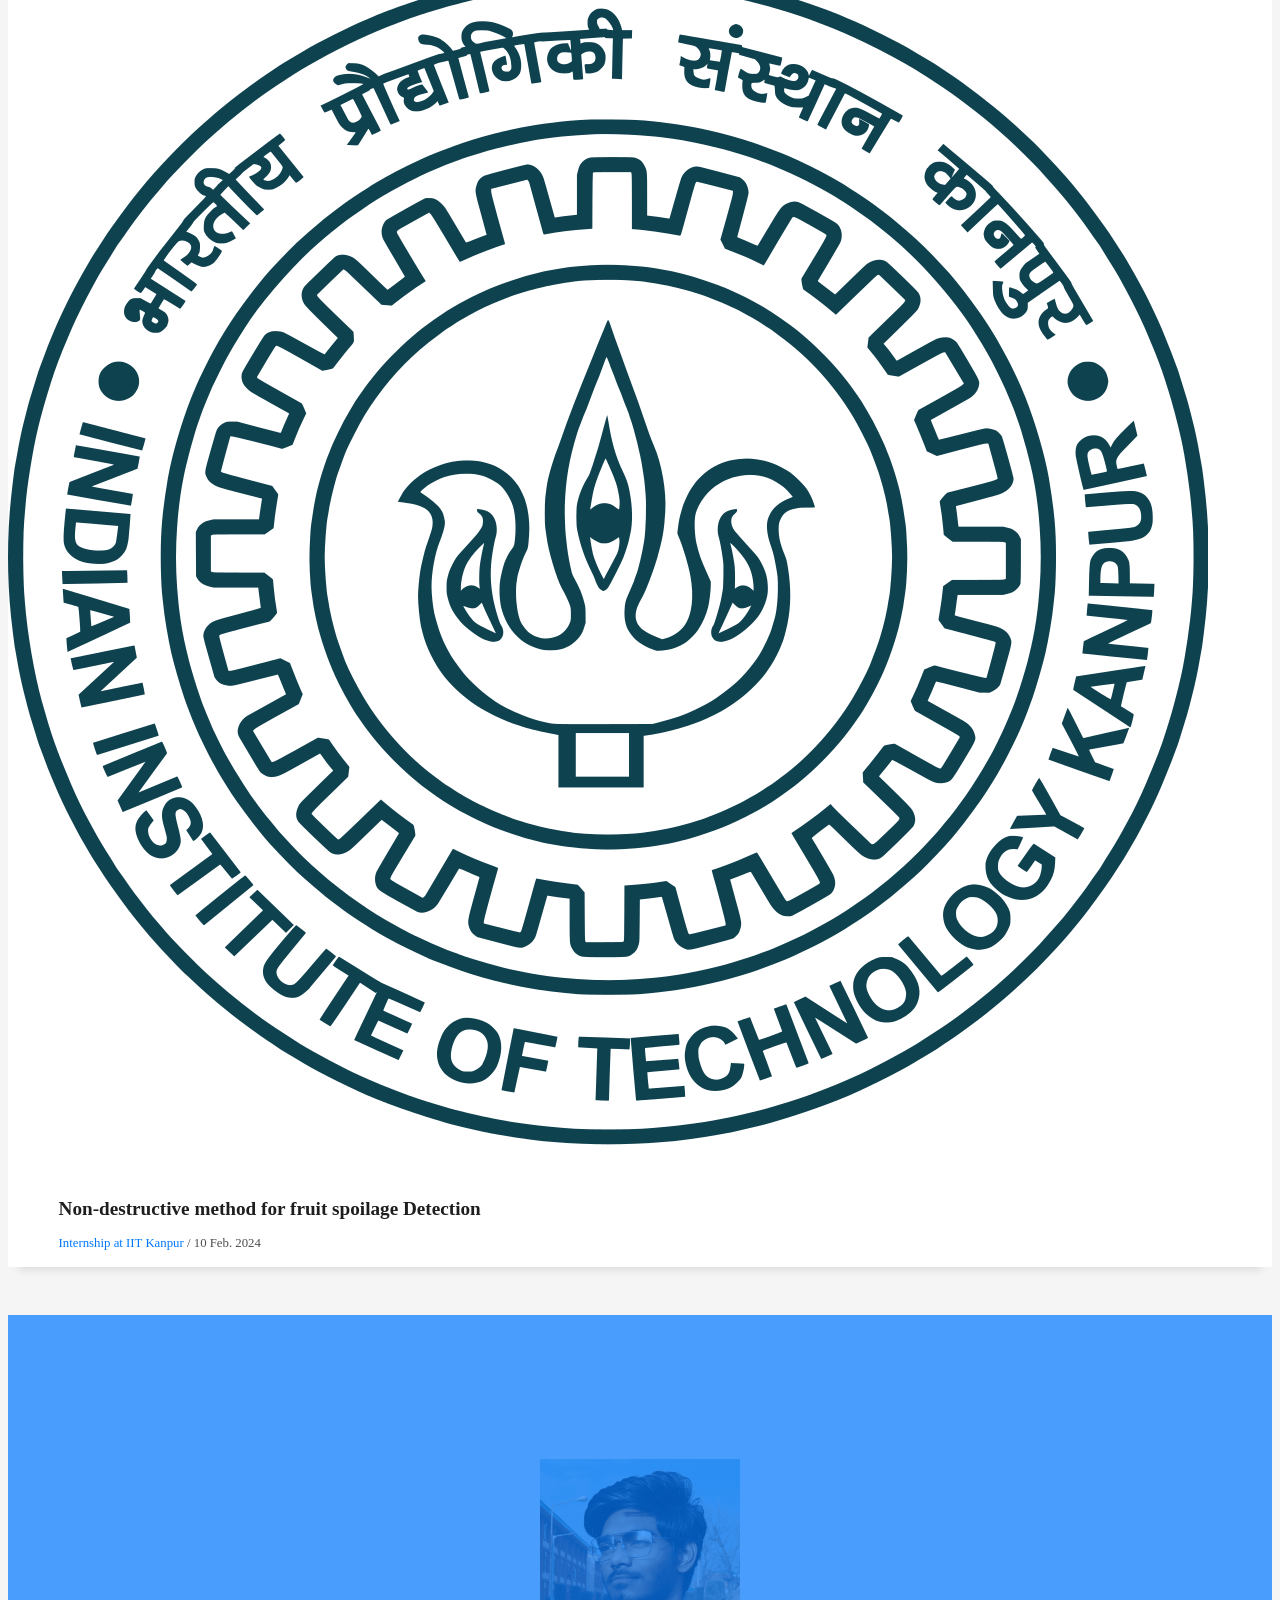
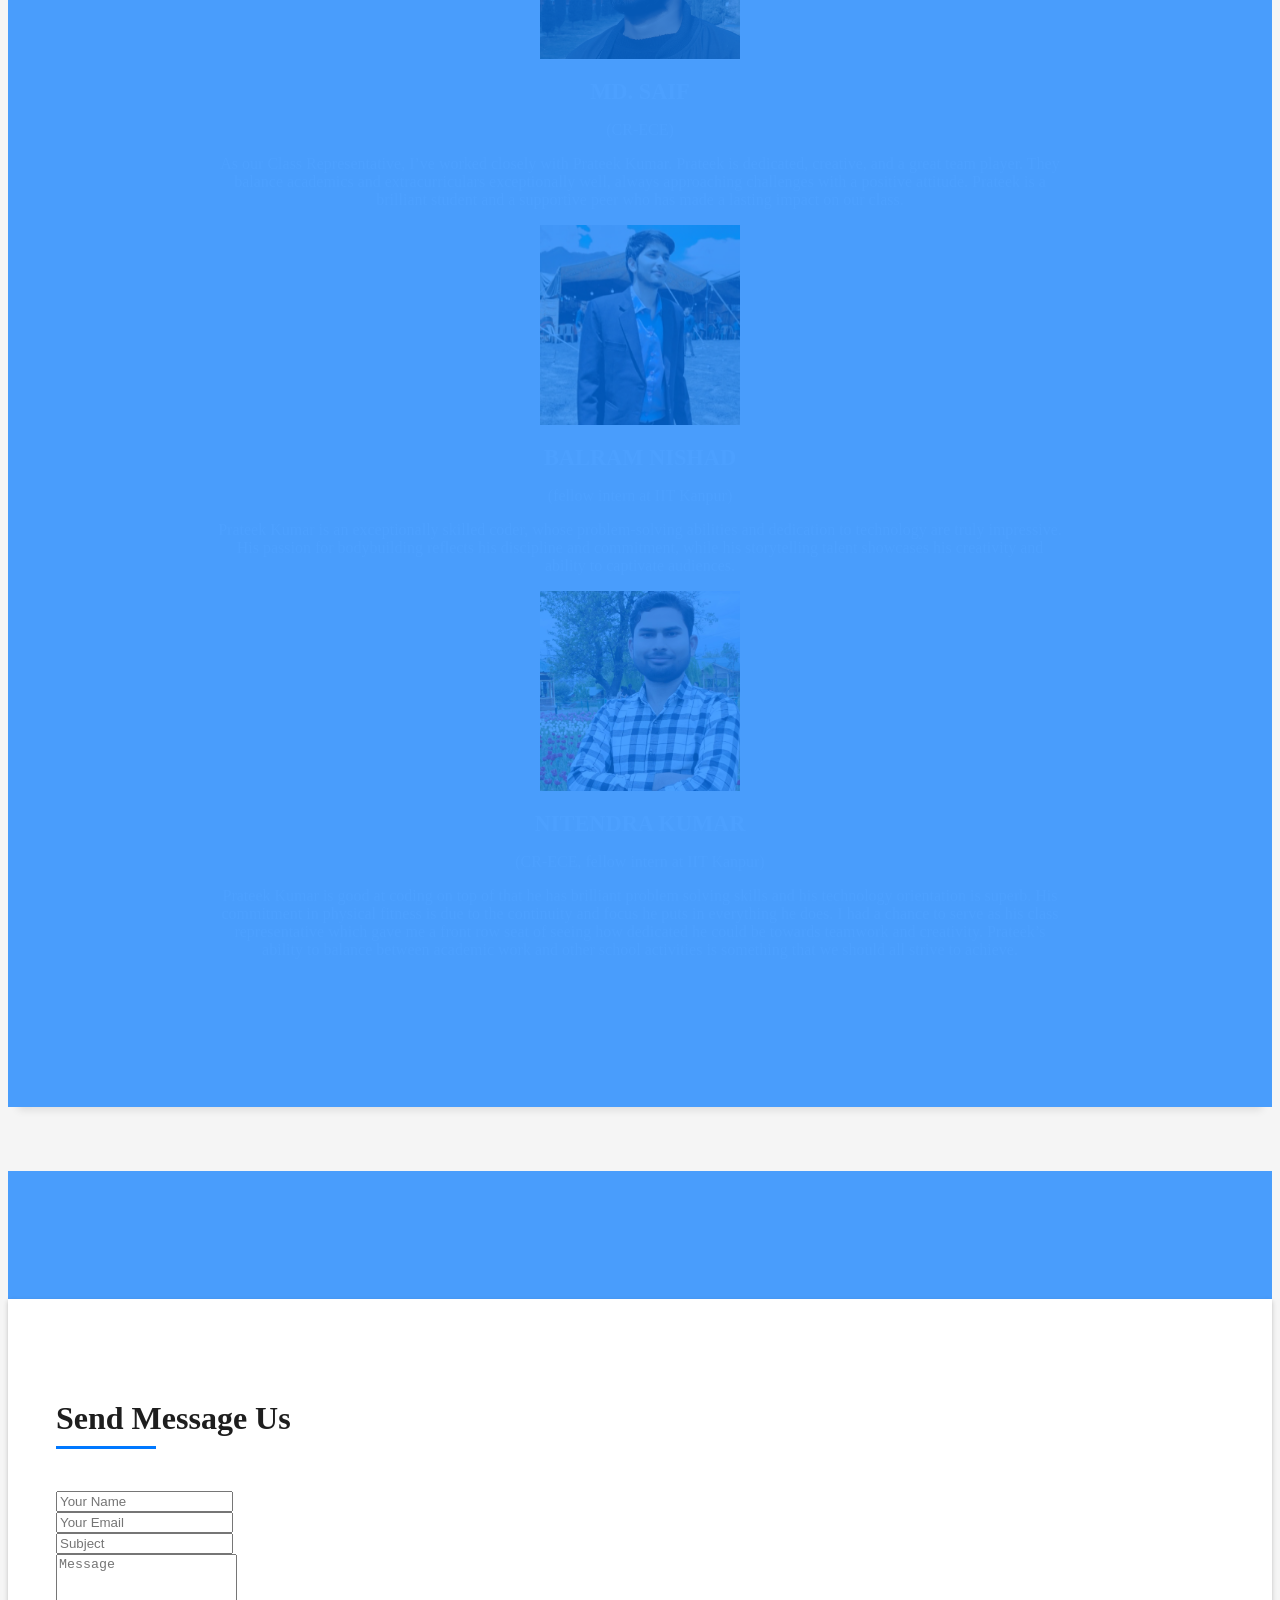
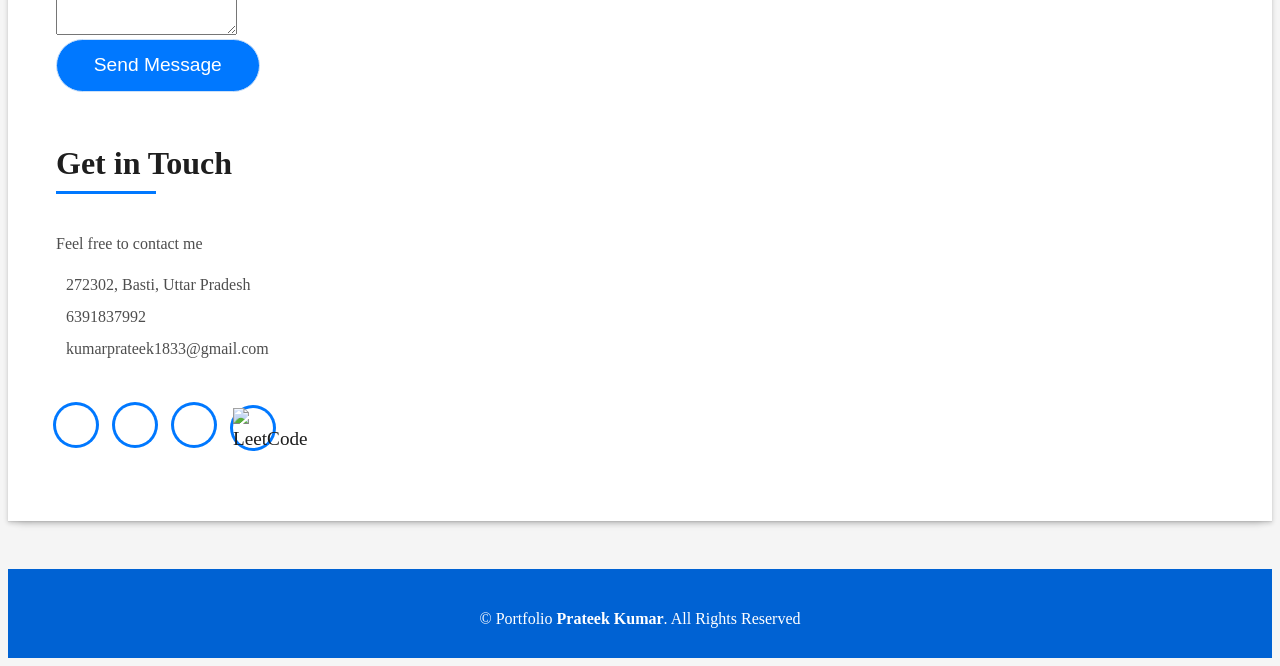
==== commit 82241a64: "Update index.html" ====
--- a/index.html
+++ b/index.html
@@ -356,6 +356,32 @@
             </div>
           </div>
         </div>
+        <div class="col-md-4">
+            <div class="work-box">
+              <a href="https://shop-awpi.onrender.com/items" data-gallery="projectGallery" class="project-lightbox">
+                <div class="work-img">
+                  <img src="assets/img/ApnaNagar.png" alt="" class="img-fluid">
+                </div>
+              </a>
+              <div class="work-content">
+                <div class="row">
+                  <div class="col-sm-8">
+                    <h2 class="w-title">Apna Nagar Website (PWA)</h2>
+                    <div class="w-more">
+                      <span class="w-ctegory">HTML/CSS/JavaScript, Node.js,Express.js, MongoDB</span> / <span
+                        class="w-date">15 Apr. 2024</span>
+                    </div>
+                  </div>
+                  <div class="col-sm-4">
+                    <div class="w-like">
+                      <a href="http://apnanagar.onrender.com"> <span style="color: black;"
+                          class="bi bi-github"></span></a>
+                    </div>
+                  </div>
+                </div>
+              </div>
+            </div>
+          </div>
         <div class="row">
           <div class="col-md-4">
             <div class="work-box">
@@ -408,32 +434,7 @@
               </div>
             </div>
           </div>
-          <div class="col-md-4">
-            <div class="work-box">
-              <a href="https://shop-awpi.onrender.com/items" data-gallery="projectGallery" class="project-lightbox">
-                <div class="work-img">
-                  <img src="assets/img/E_commerce_home.jpg" alt="" class="img-fluid">
-                </div>
-              </a>
-              <div class="work-content">
-                <div class="row">
-                  <div class="col-sm-8">
-                    <h2 class="w-title">E commerce Website</h2>
-                    <div class="w-more">
-                      <span class="w-ctegory">HTML/CSS/JavaScript, Node.js,Express.js, MongoDB</span> / <span
-                        class="w-date">15 Apr. 2024</span>
-                    </div>
-                  </div>
-                  <div class="col-sm-4">
-                    <div class="w-like">
-                      <a href="https://github.com/prateek1833/shop"> <span style="color: black;"
-                          class="bi bi-github"></span></a>
-                    </div>
-                  </div>
-                </div>
-              </div>
-            </div>
-          </div>
+          
           <div class="col-md-4">
             <div class="work-box">
               <a href="https://github.com/prateek1833/Non-Destructive-Method-of-Fruit-Spoilage-Detection/blob/main/Report%205.pdf"
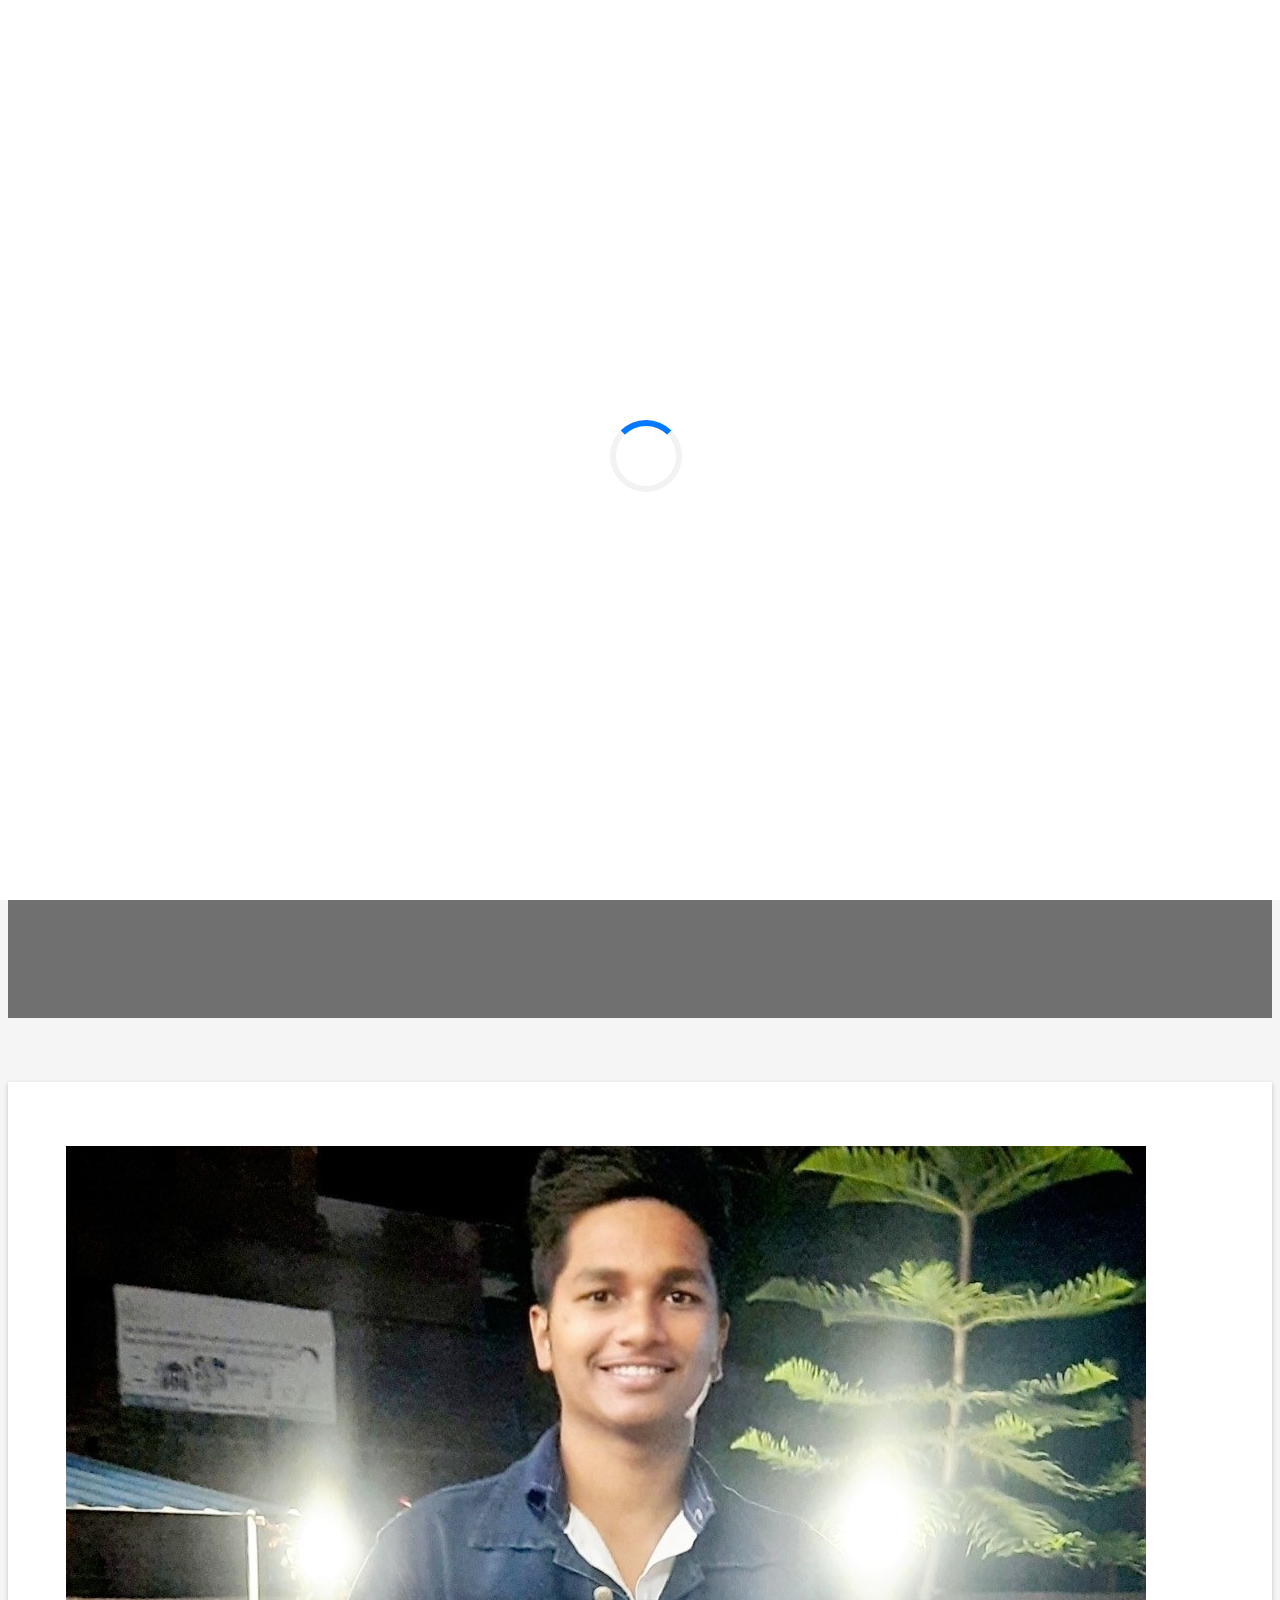
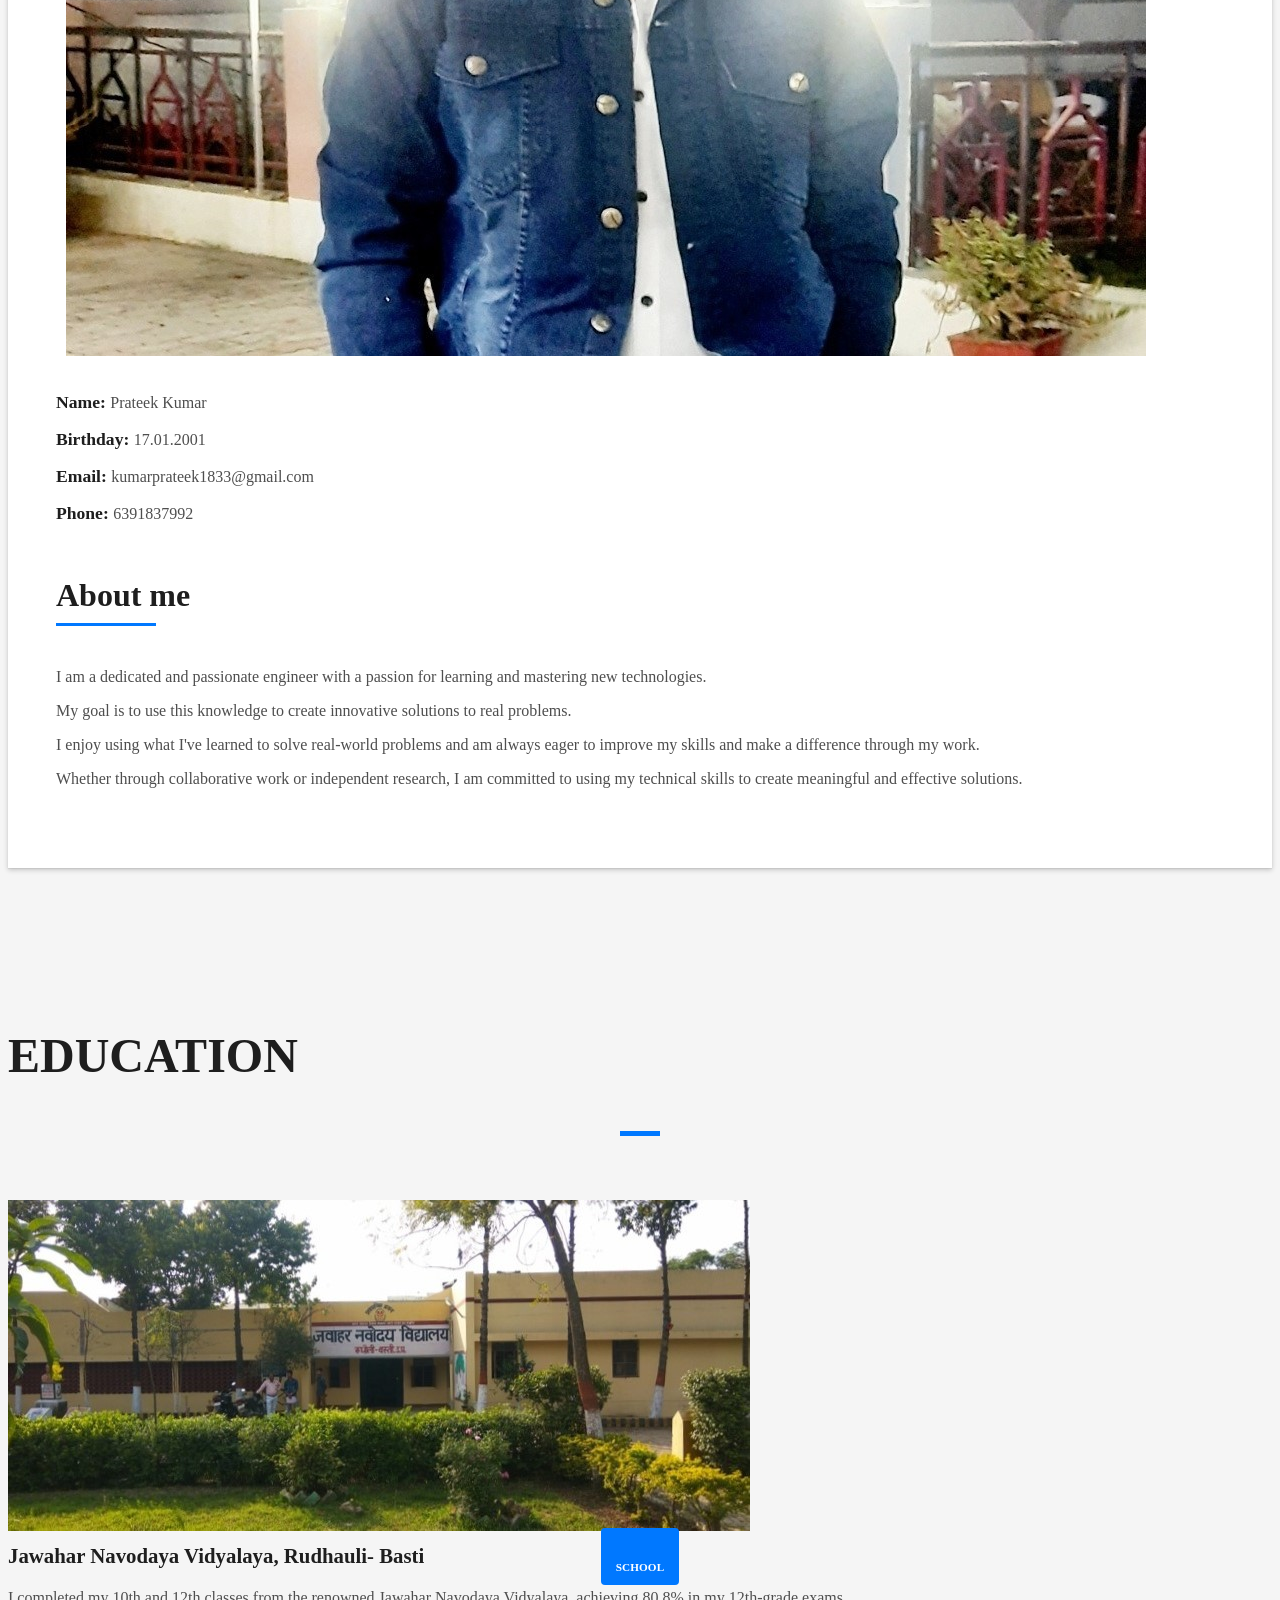
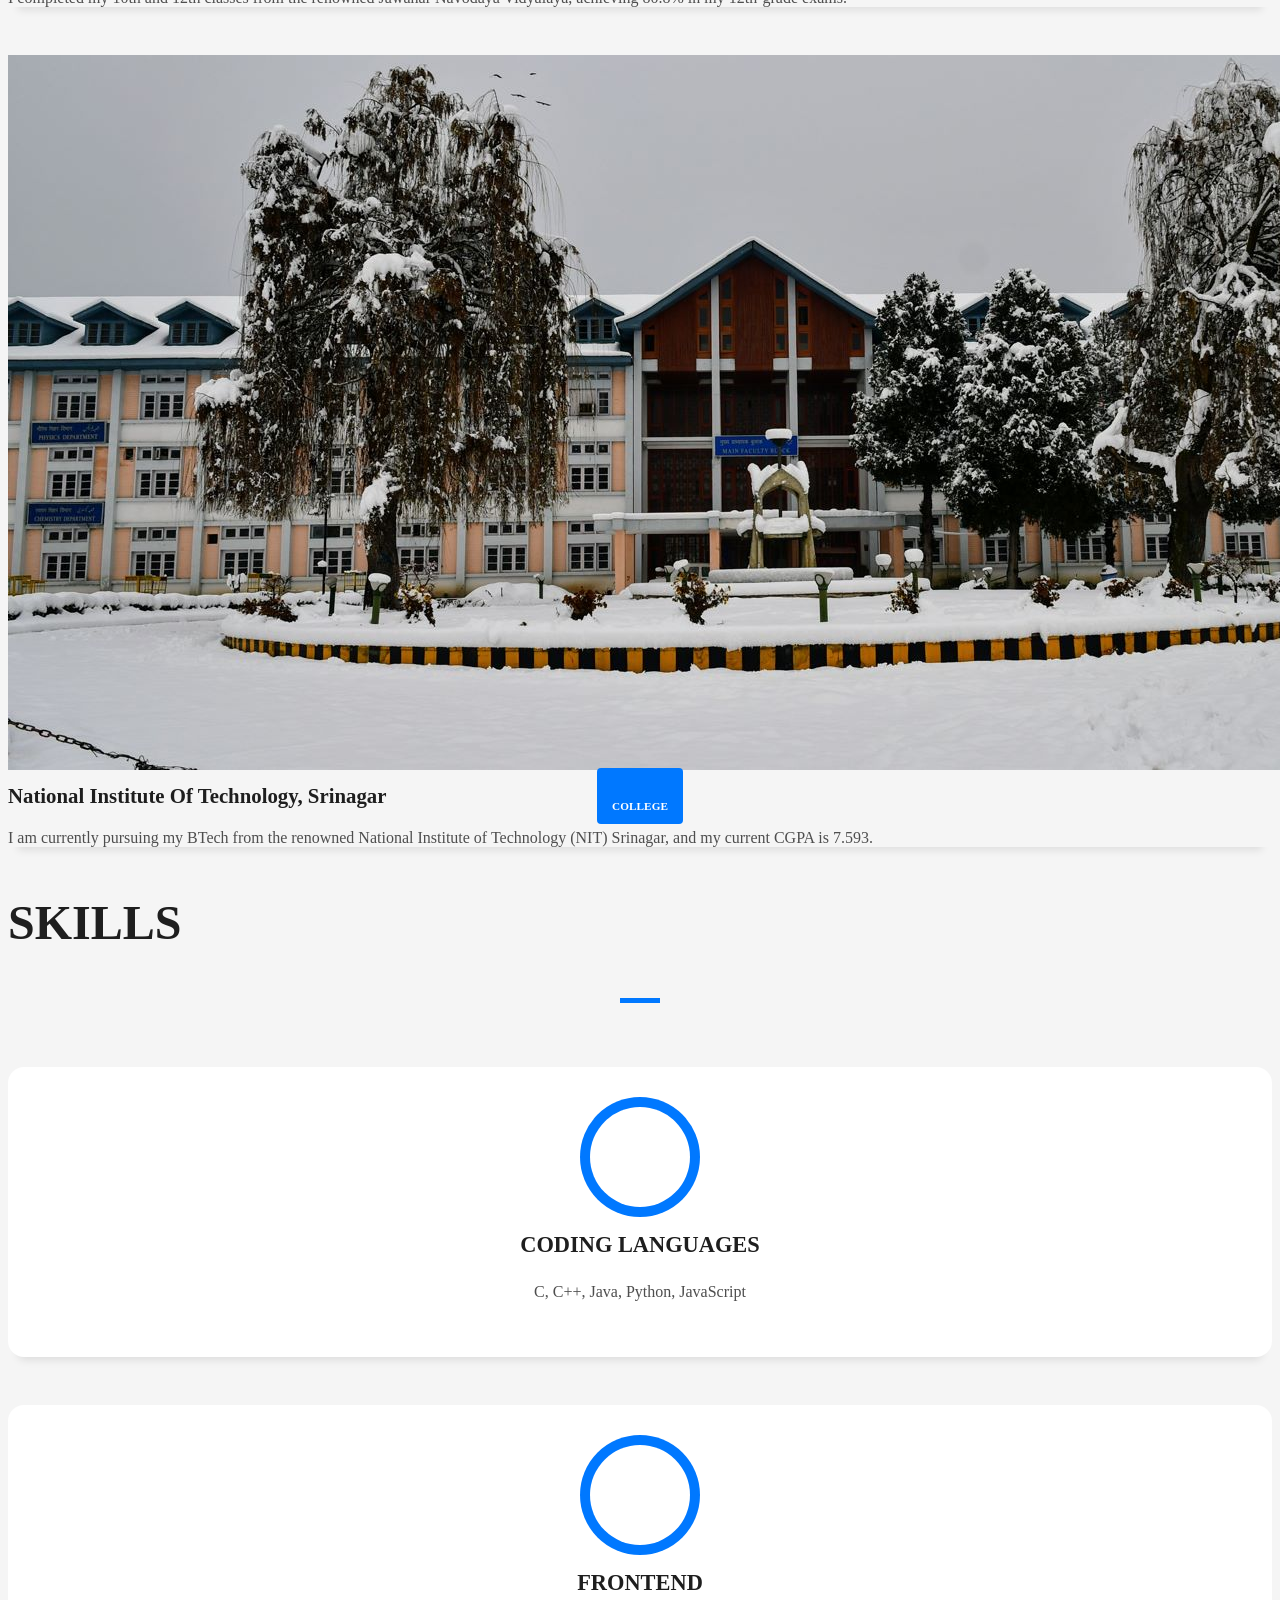
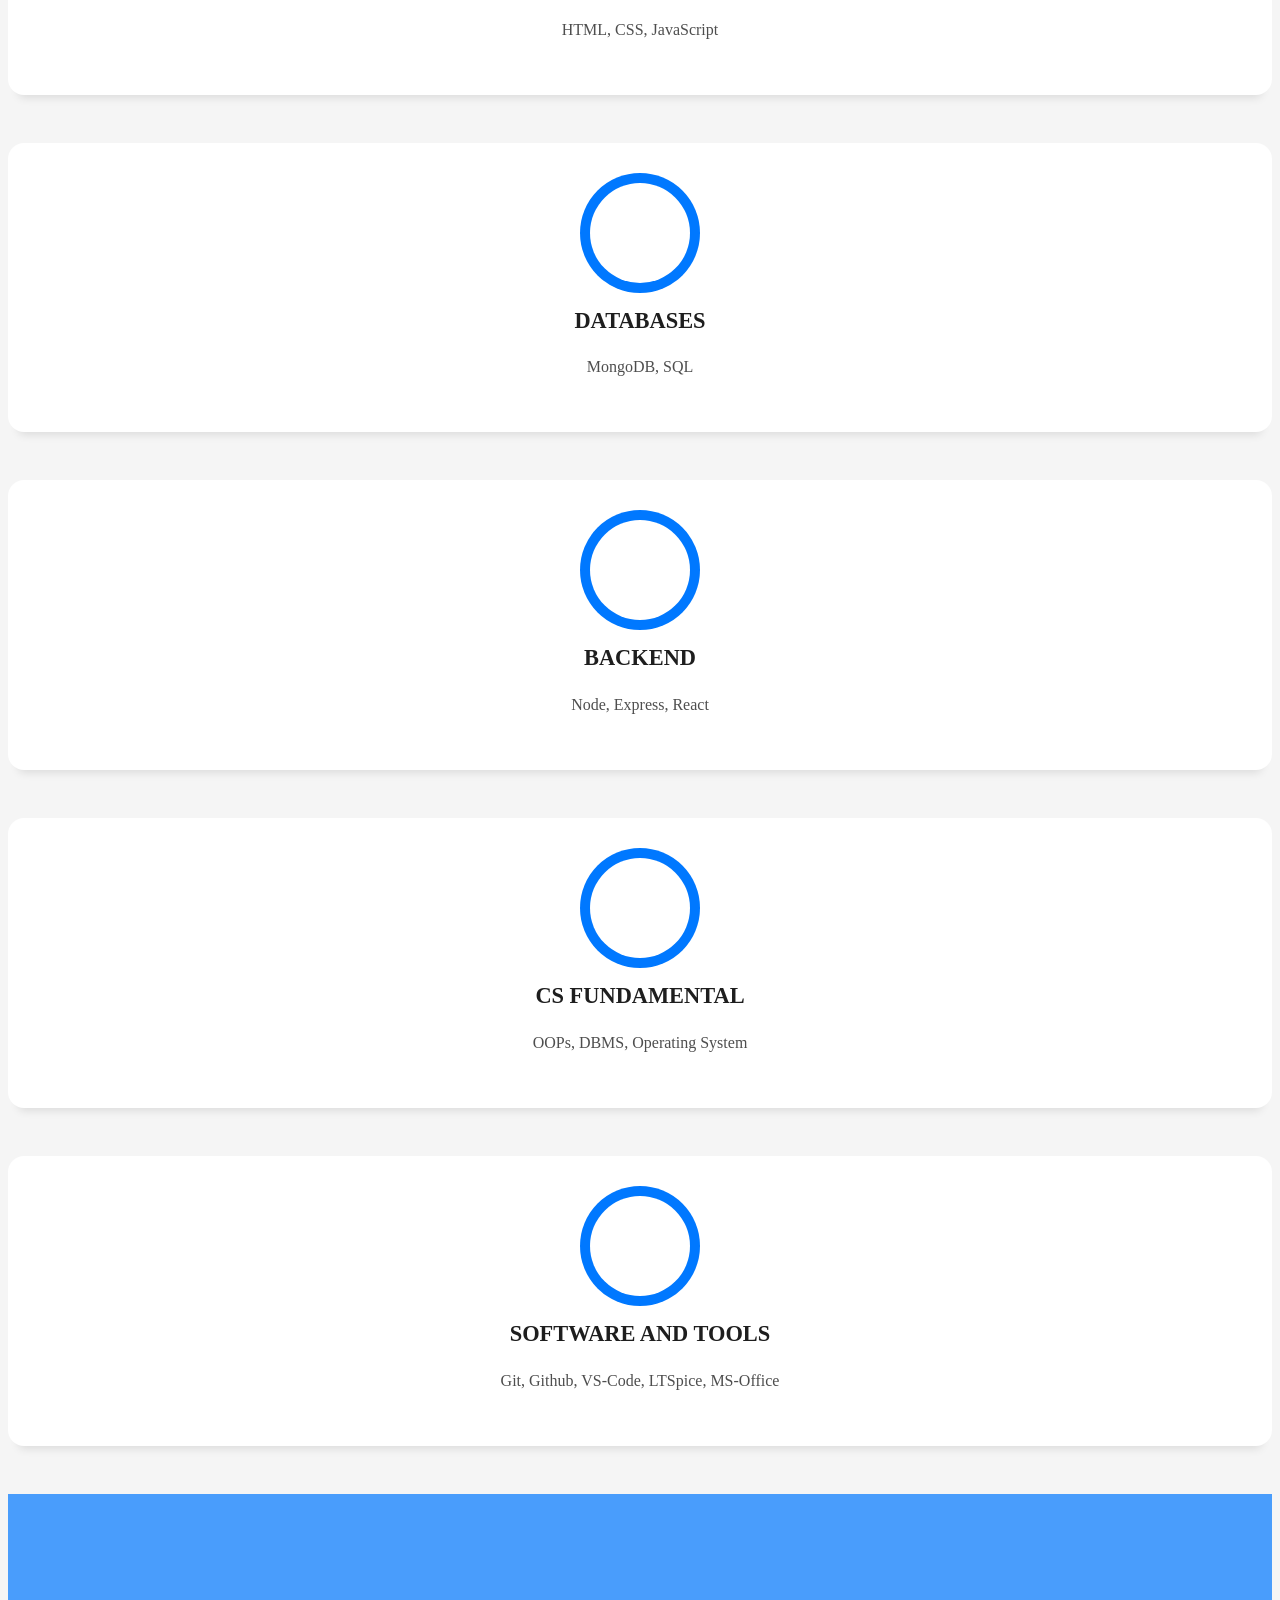
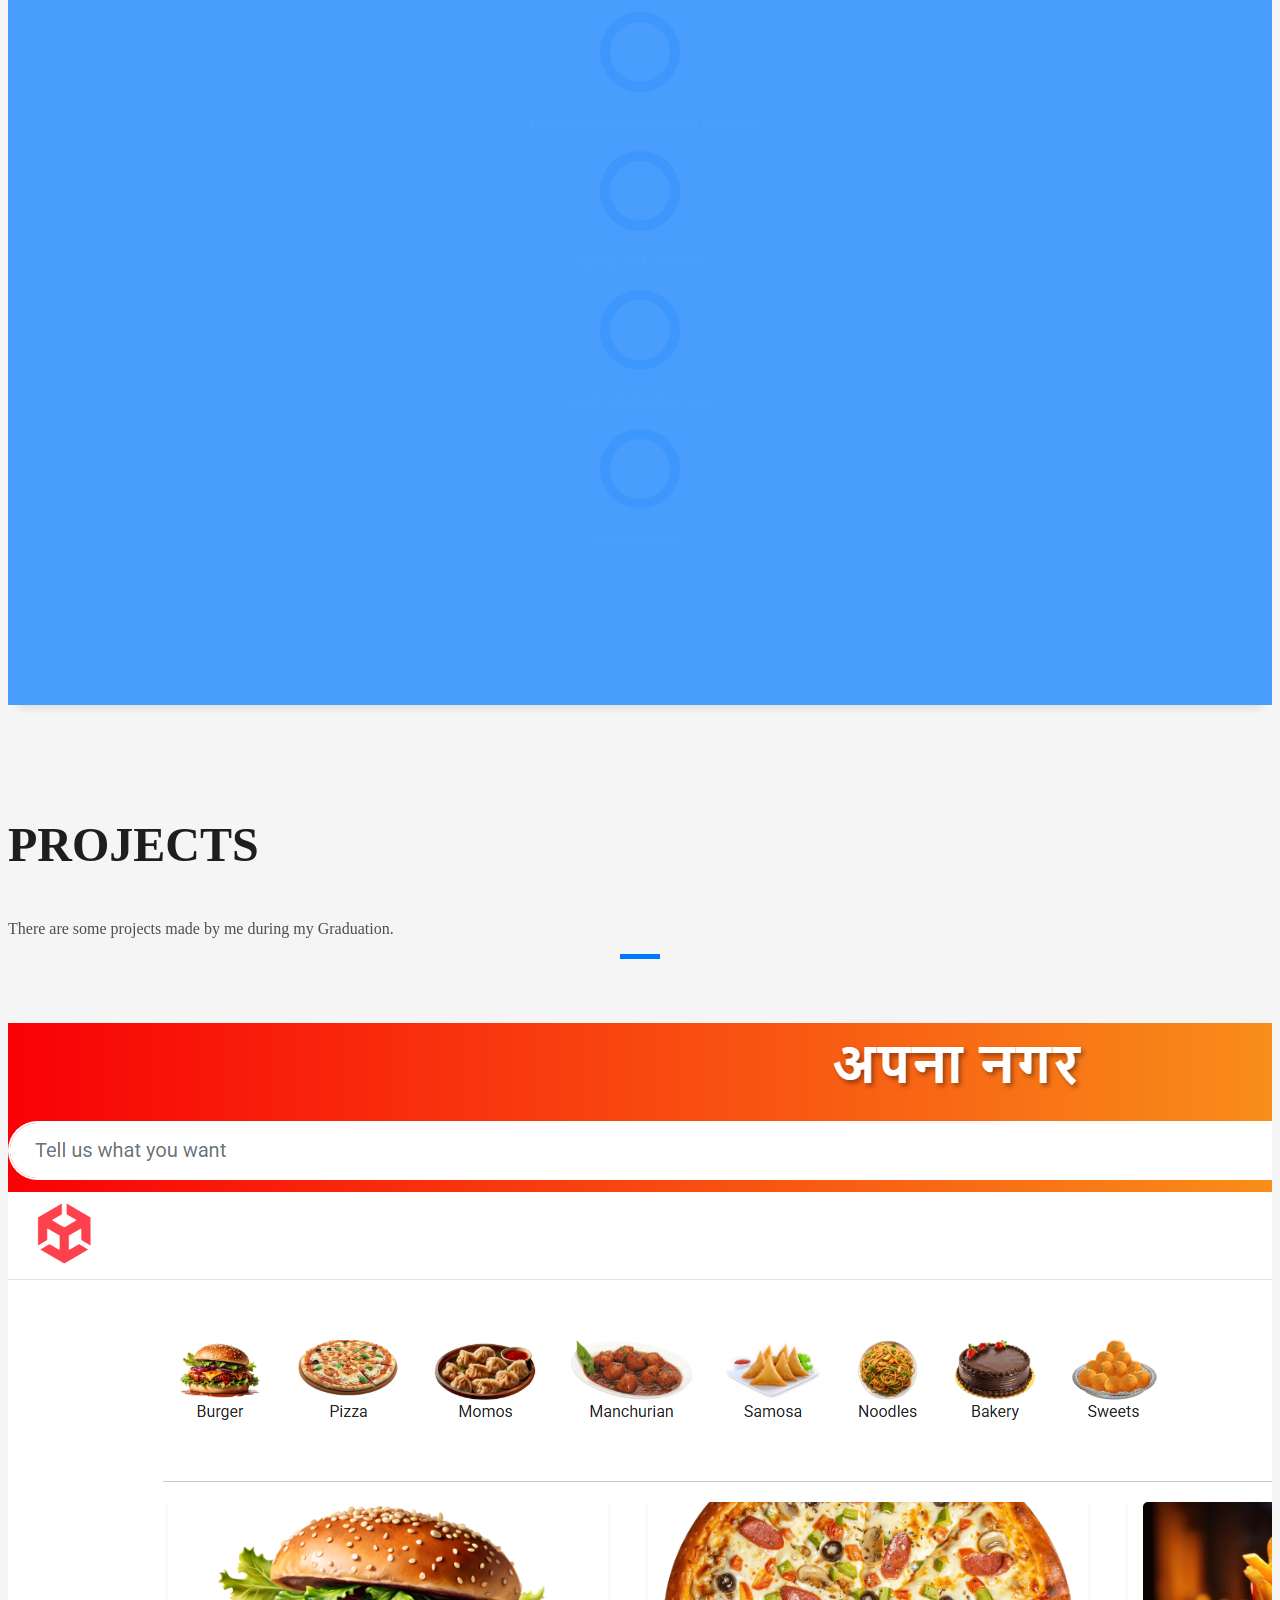
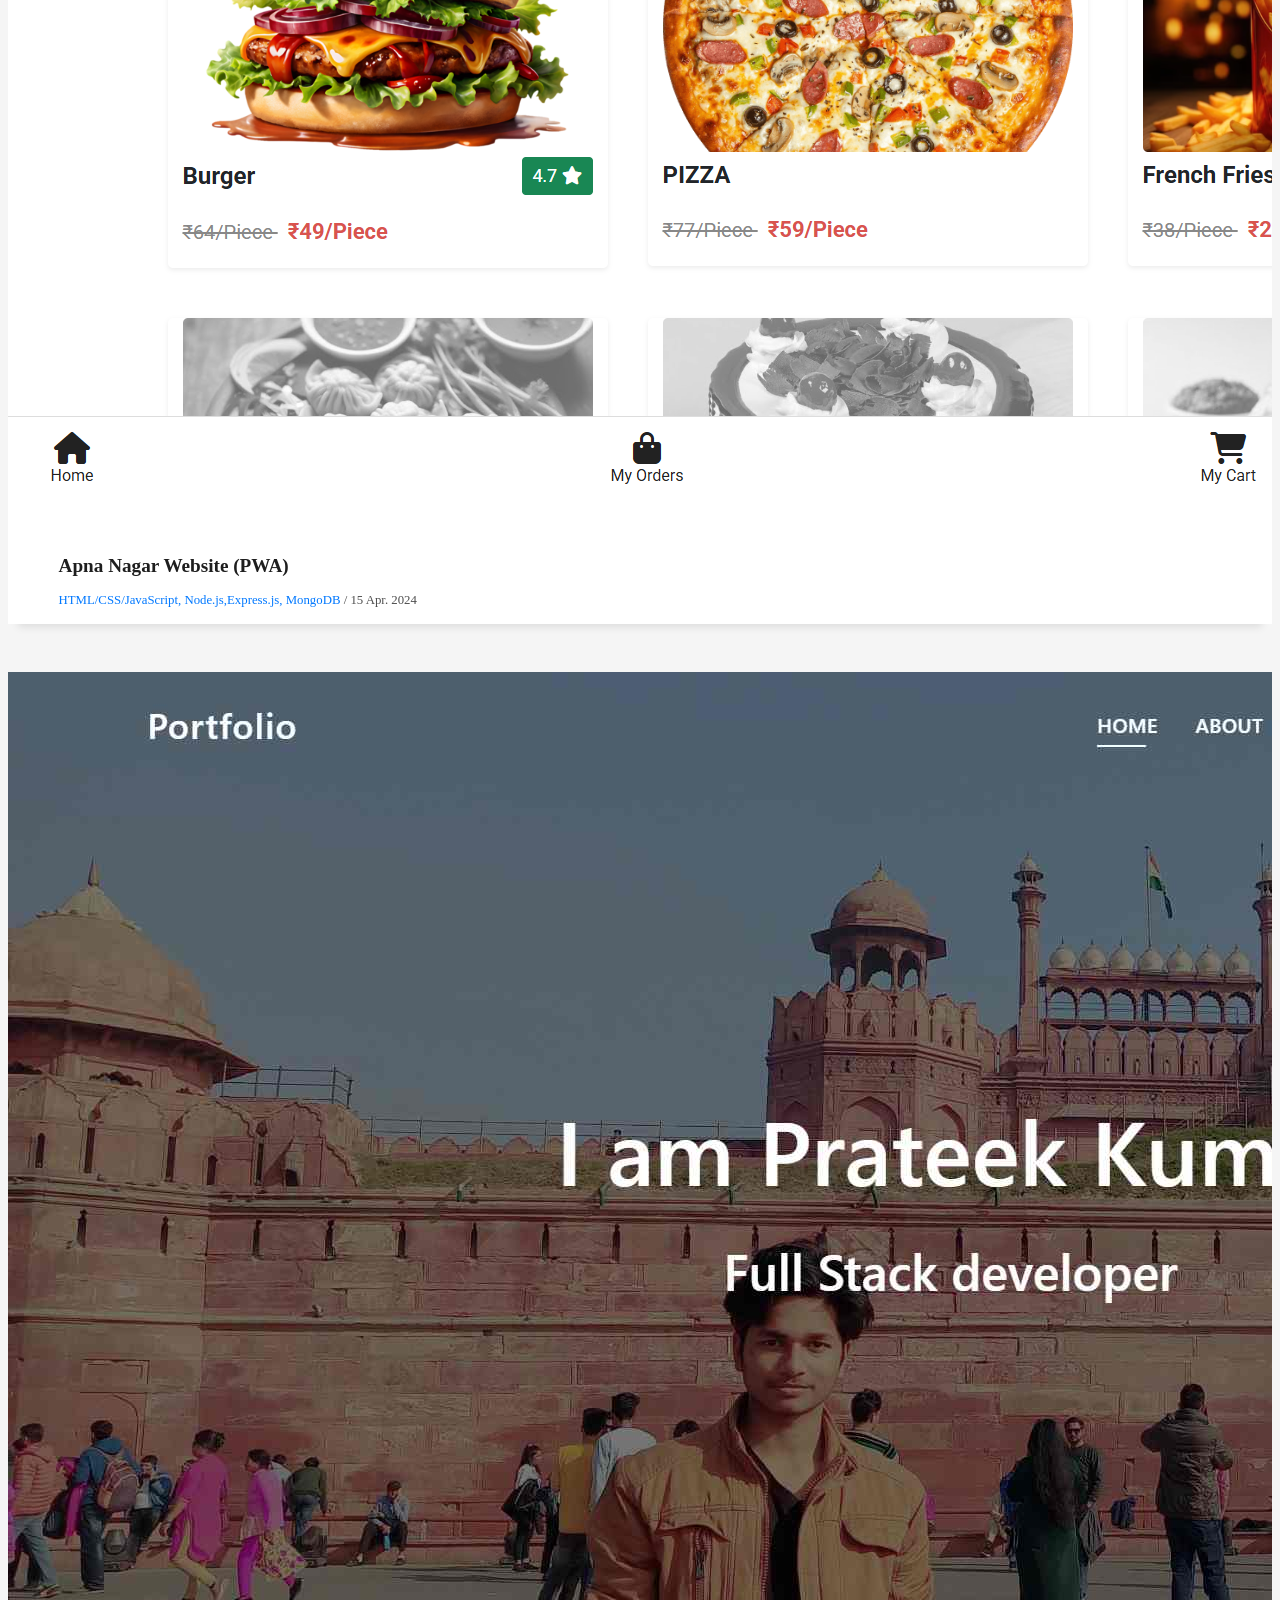
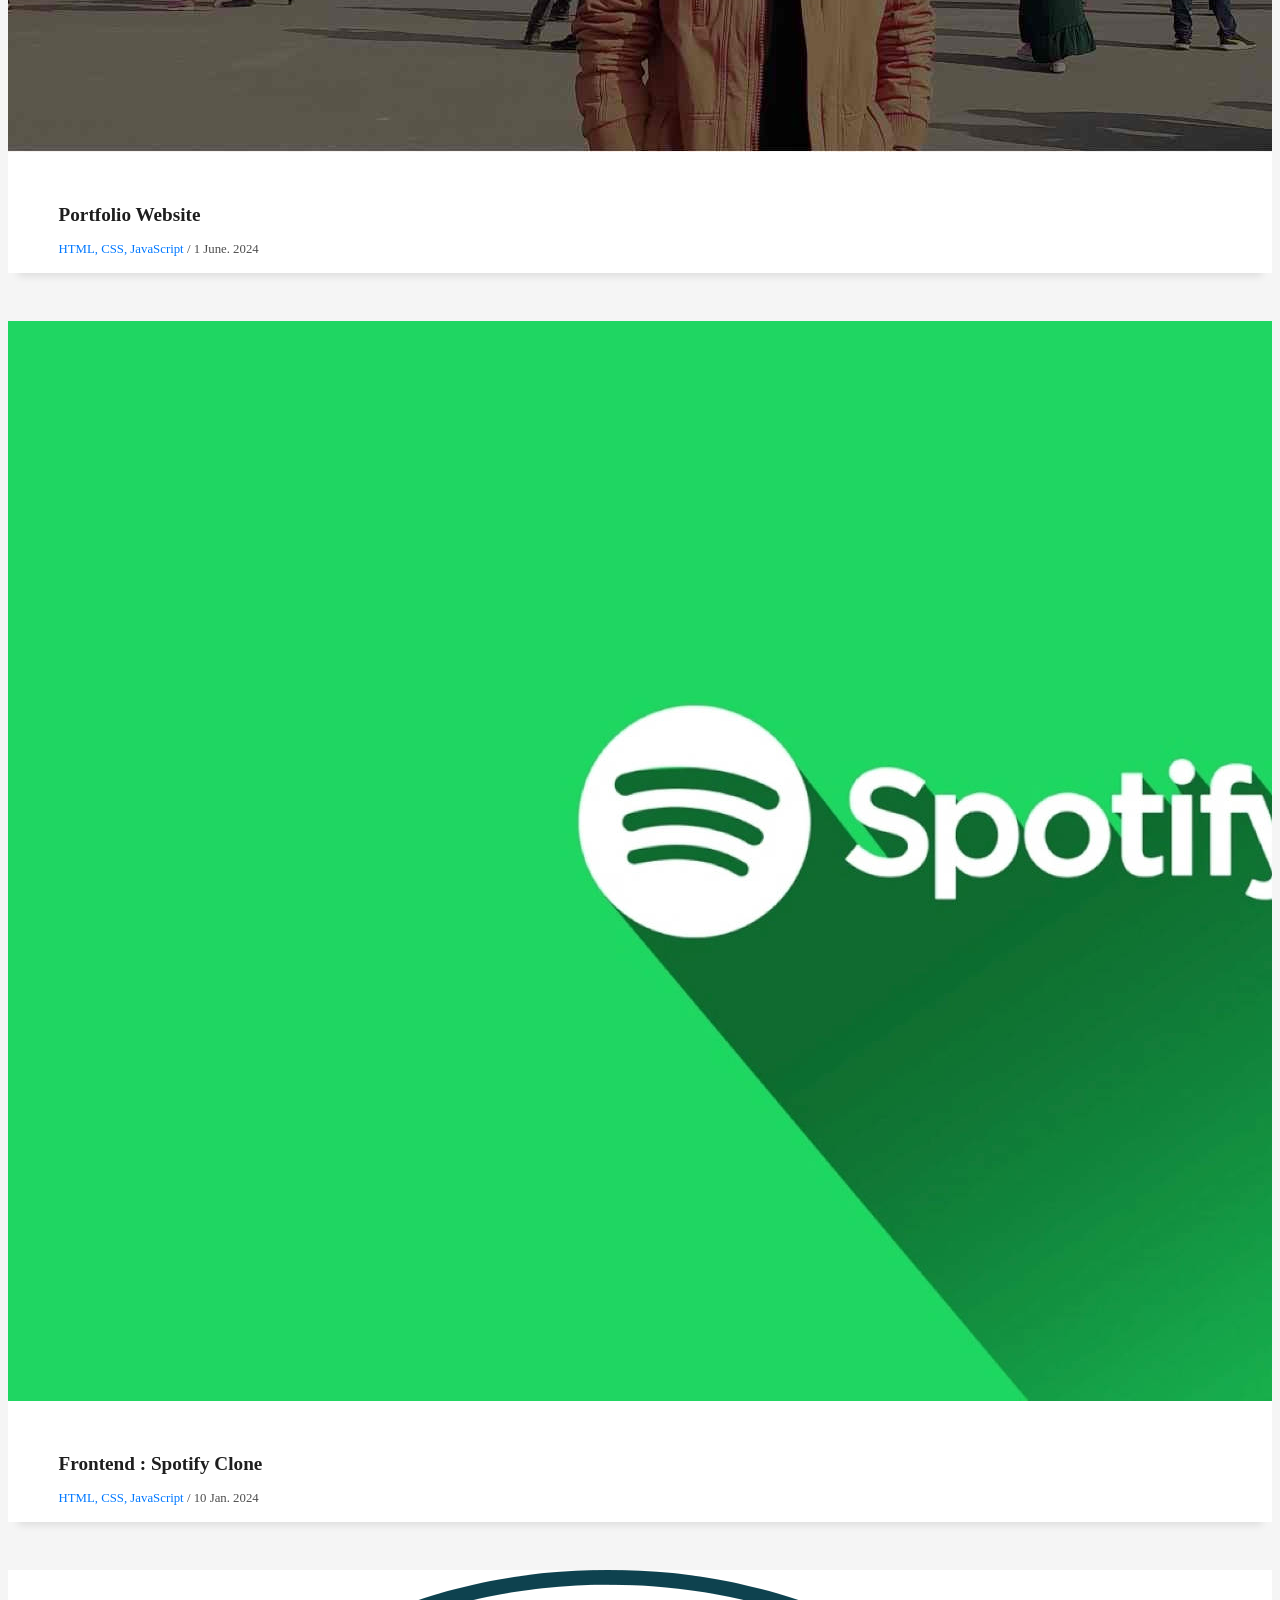
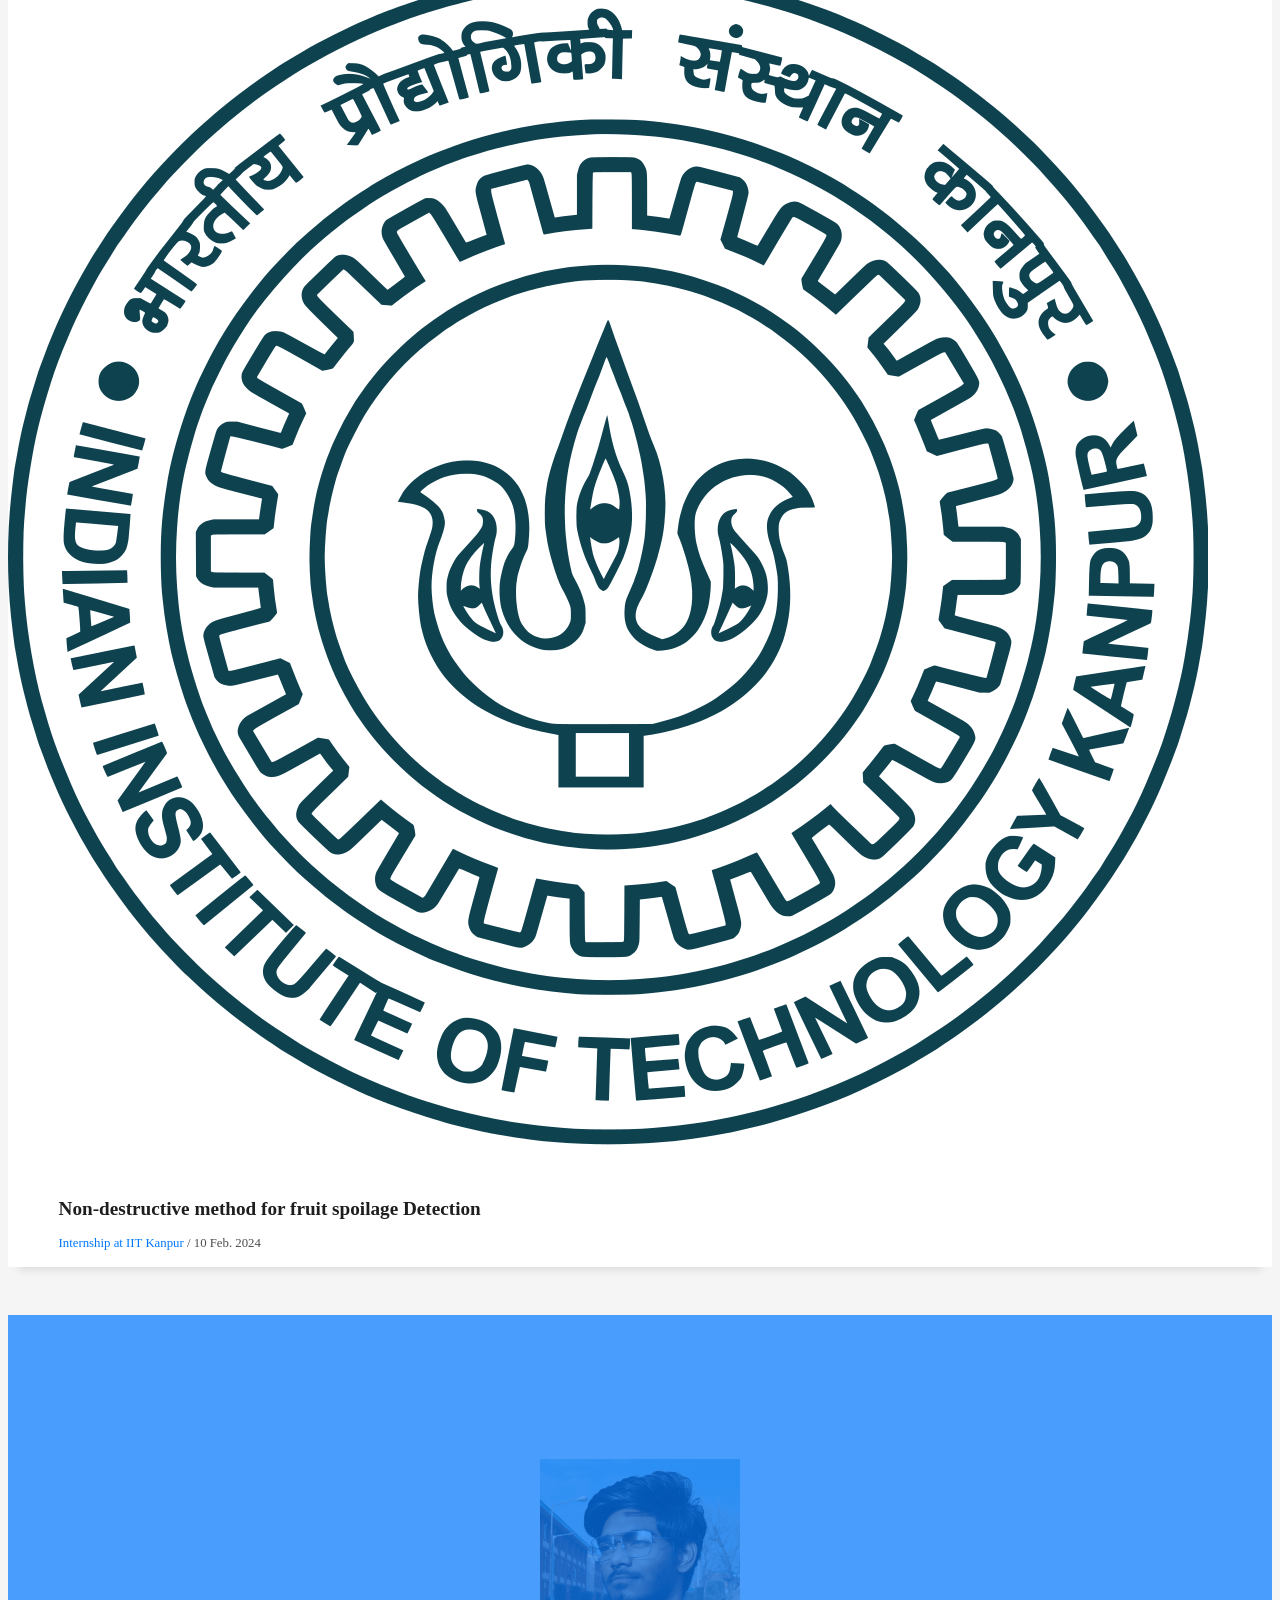
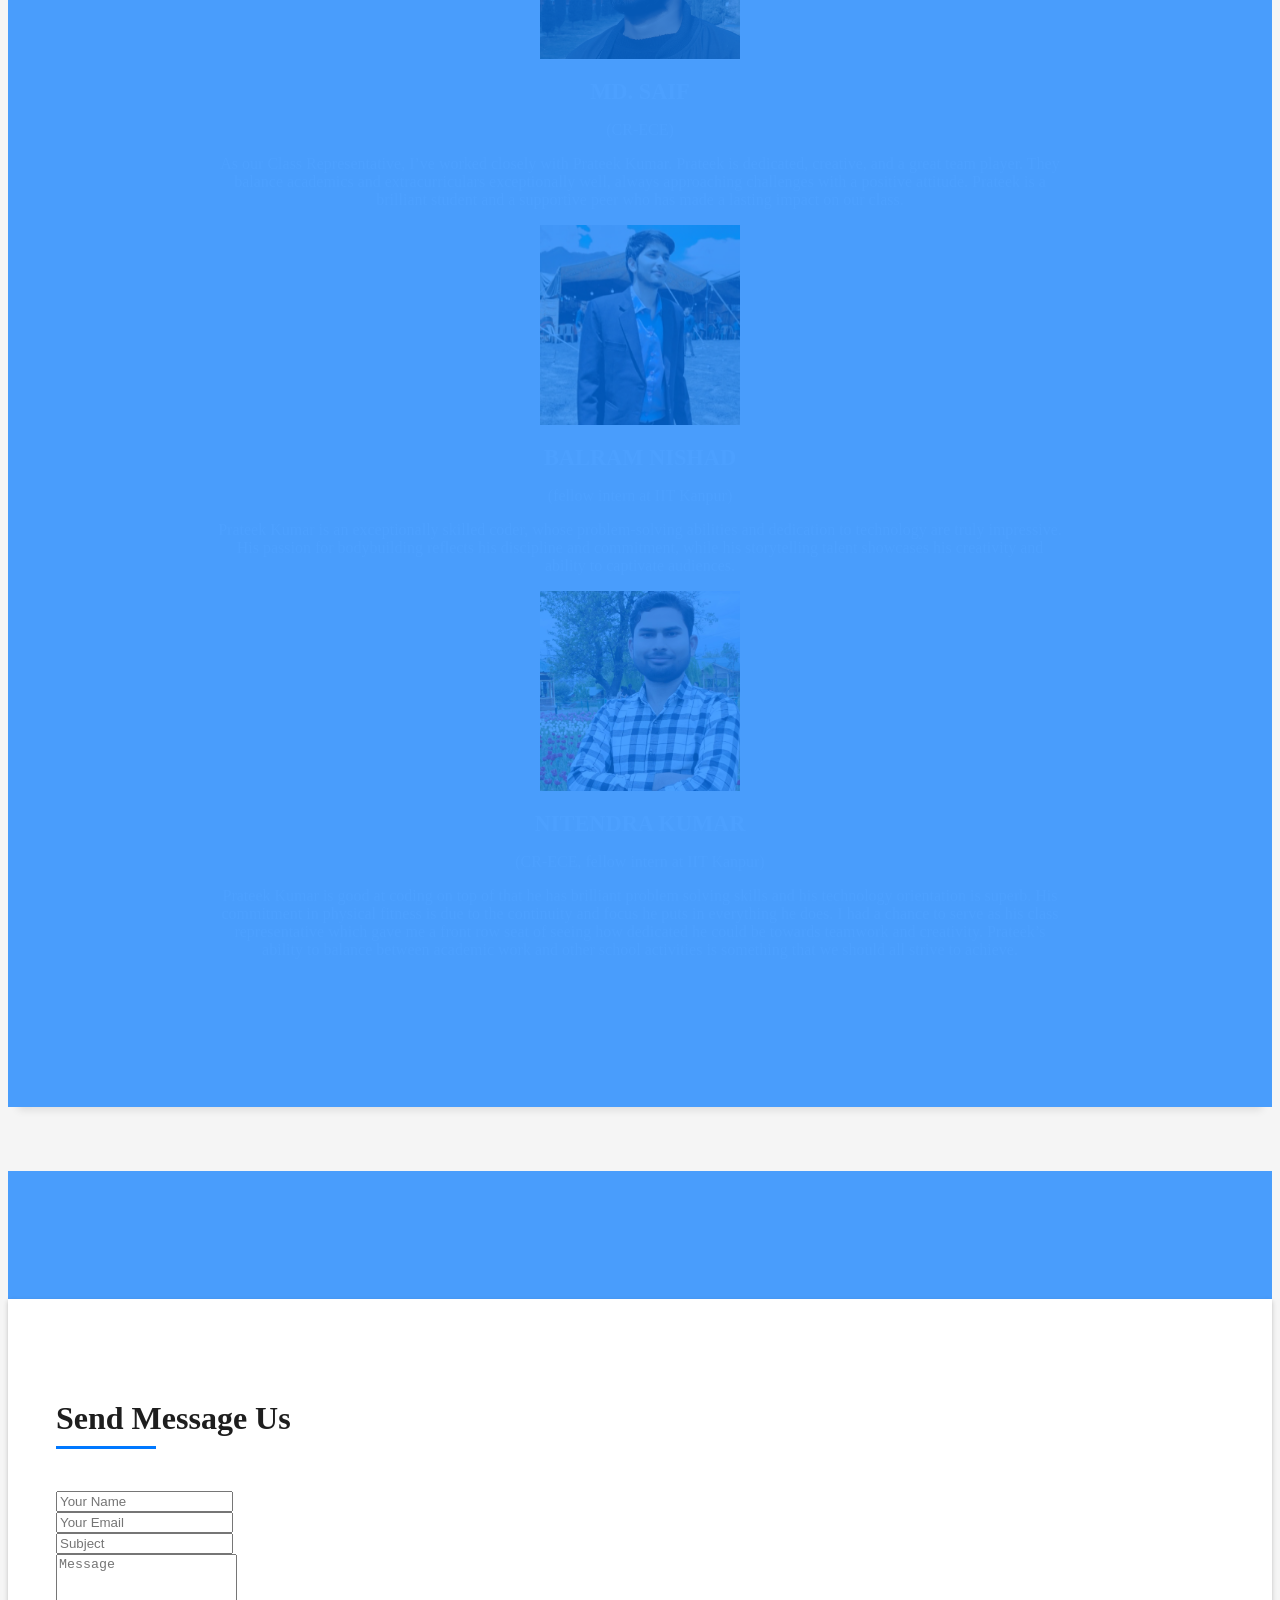
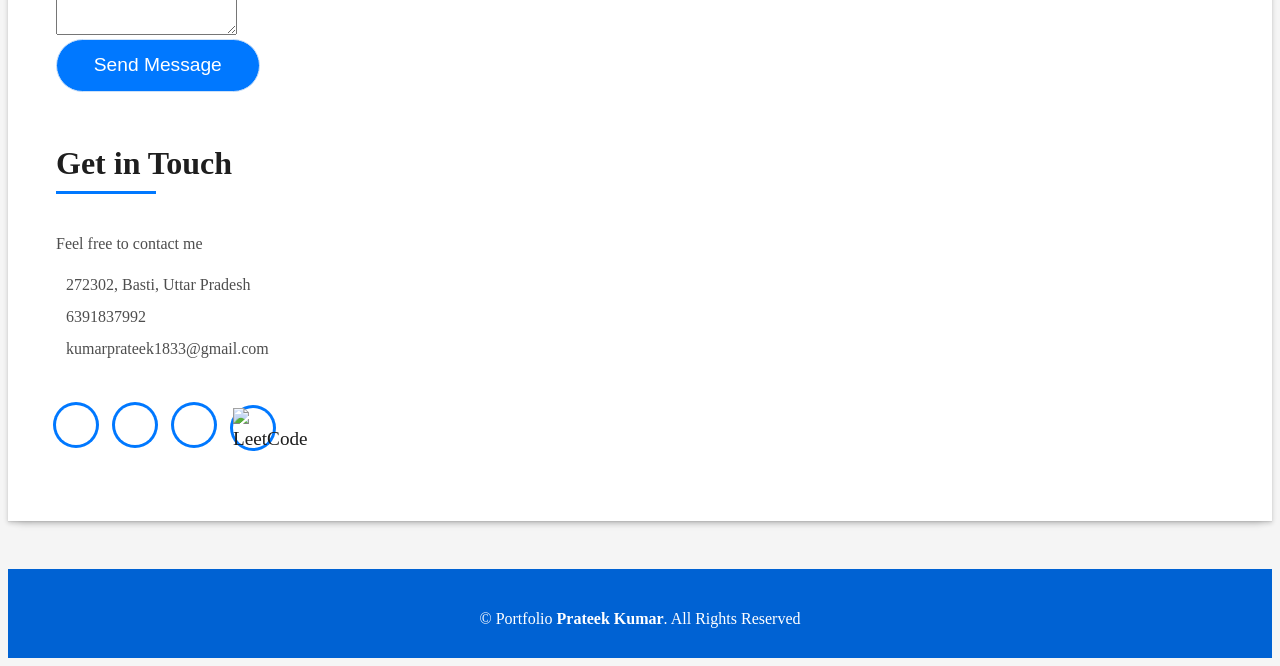
==== commit 655f795c: "fixed apna nagar link.html" ====
--- a/index.html
+++ b/index.html
@@ -202,11 +202,7 @@
               <div class="skill-content">
                 <h2 class="s-title">Coding Languages</h2>
                 <p class="s-description text-center">
-<<<<<<< HEAD
                   C, C++, Java, Python, JavaScript
-=======
-                  C, C++, Java, Python
->>>>>>> 30e27b8e8237d882251d09d0eaf7d6ba183a02d9
                 </p>
               </div>
             </div>
@@ -356,9 +352,10 @@
             </div>
           </div>
         </div>
+        <div class="row">
         <div class="col-md-4">
             <div class="work-box">
-              <a href="https://shop-awpi.onrender.com/items" data-gallery="projectGallery" class="project-lightbox">
+              <a href="http://apnanagar.onrender.com" data-gallery="projectGallery" class="project-lightbox">
                 <div class="work-img">
                   <img src="assets/img/ApnaNagar.png" alt="" class="img-fluid">
                 </div>
@@ -374,7 +371,7 @@
                   </div>
                   <div class="col-sm-4">
                     <div class="w-like">
-                      <a href="http://apnanagar.onrender.com"> <span style="color: black;"
+                      <a href="https://github.com/prateek1833/ApnaNagar"> <span style="color: black;"
                           class="bi bi-github"></span></a>
                     </div>
                   </div>
@@ -382,7 +379,6 @@
               </div>
             </div>
           </div>
-        <div class="row">
           <div class="col-md-4">
             <div class="work-box">
               <a href="https://prateek1833.github.io/" data-gallery="projectGallery" class="project-lightbox">
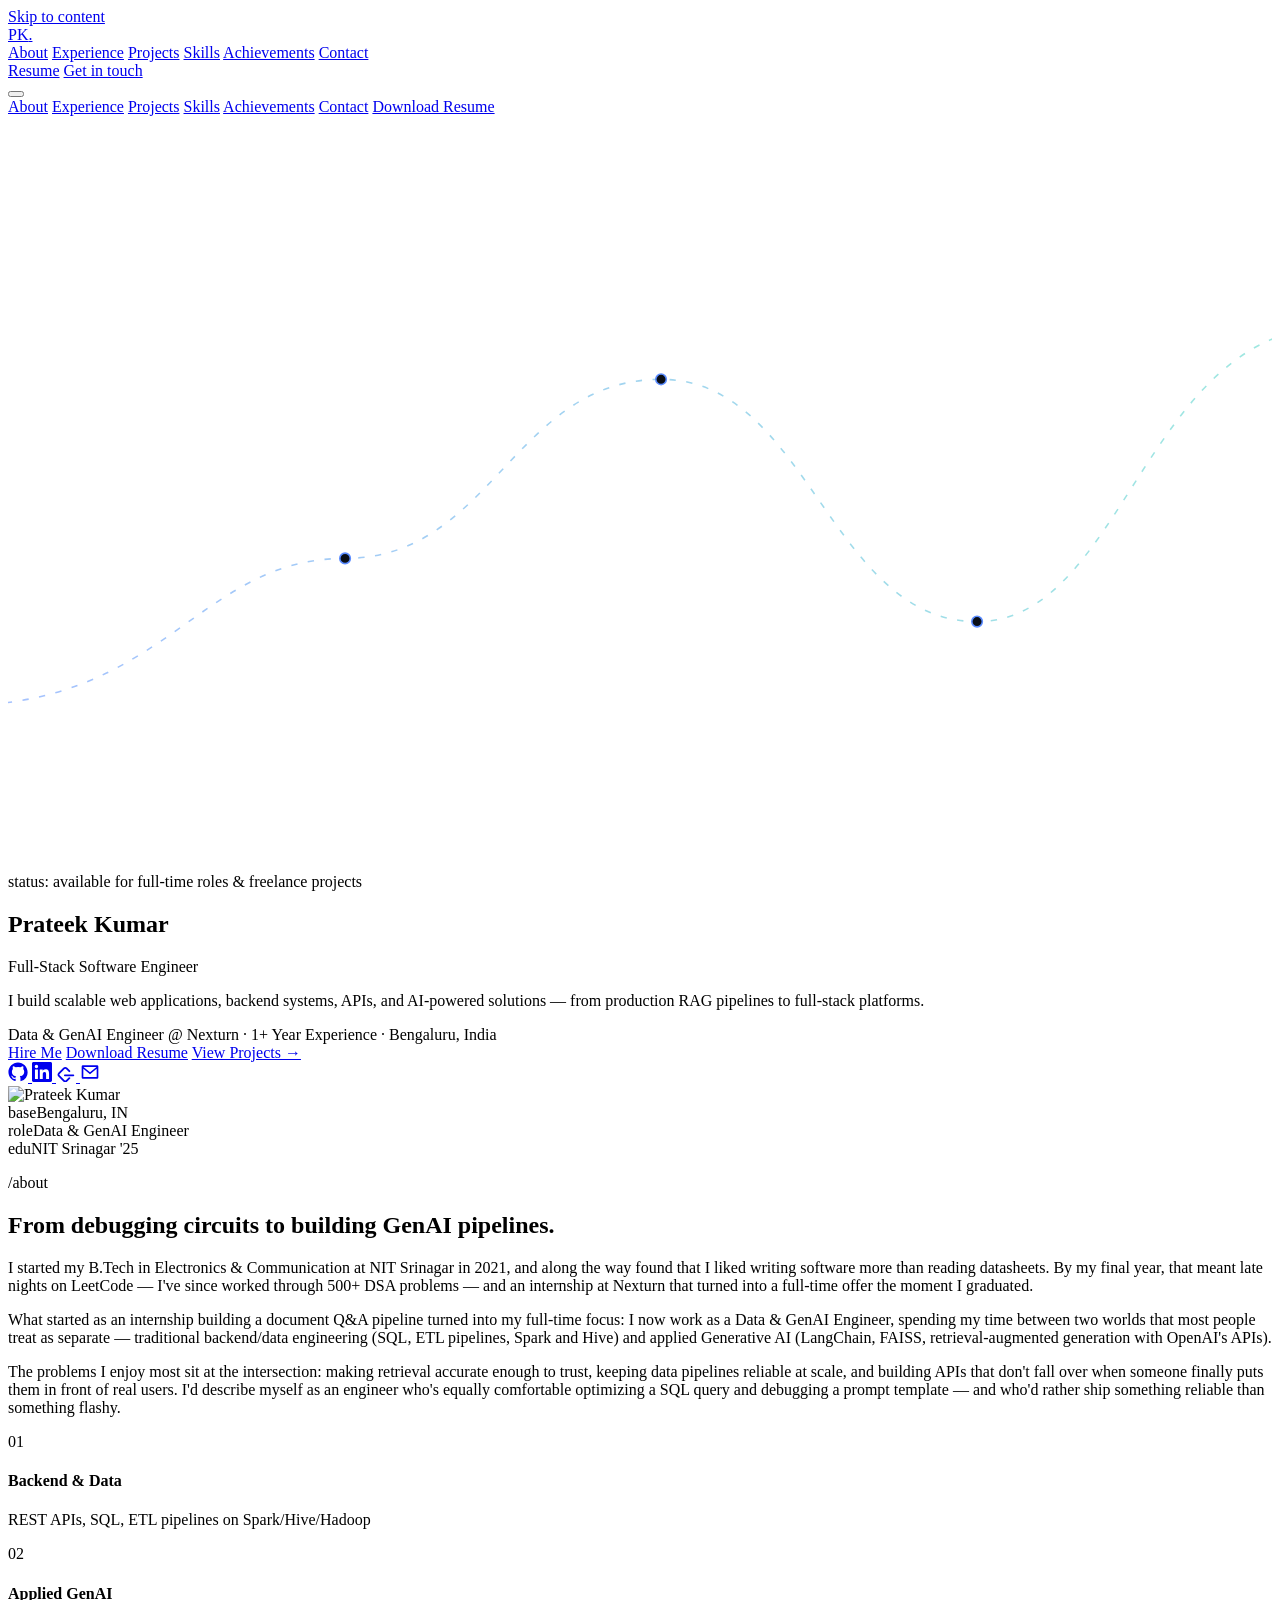
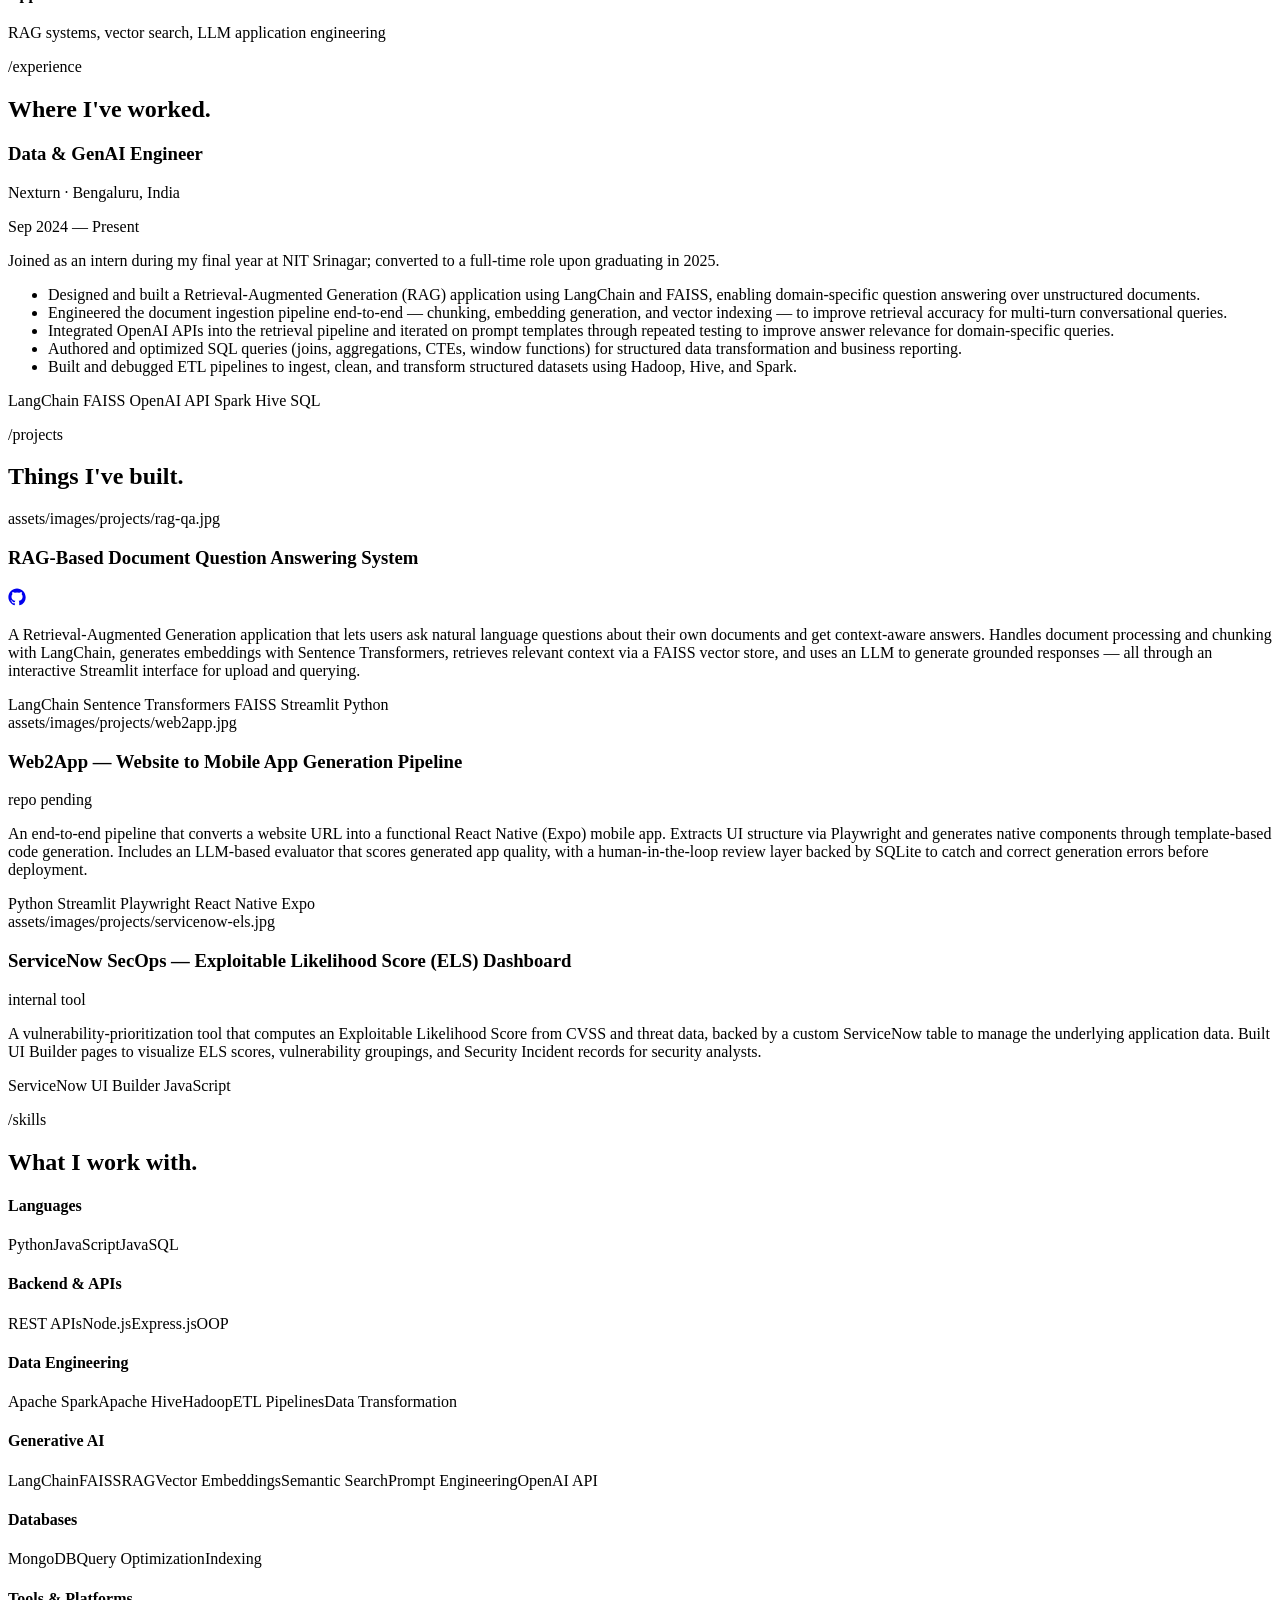
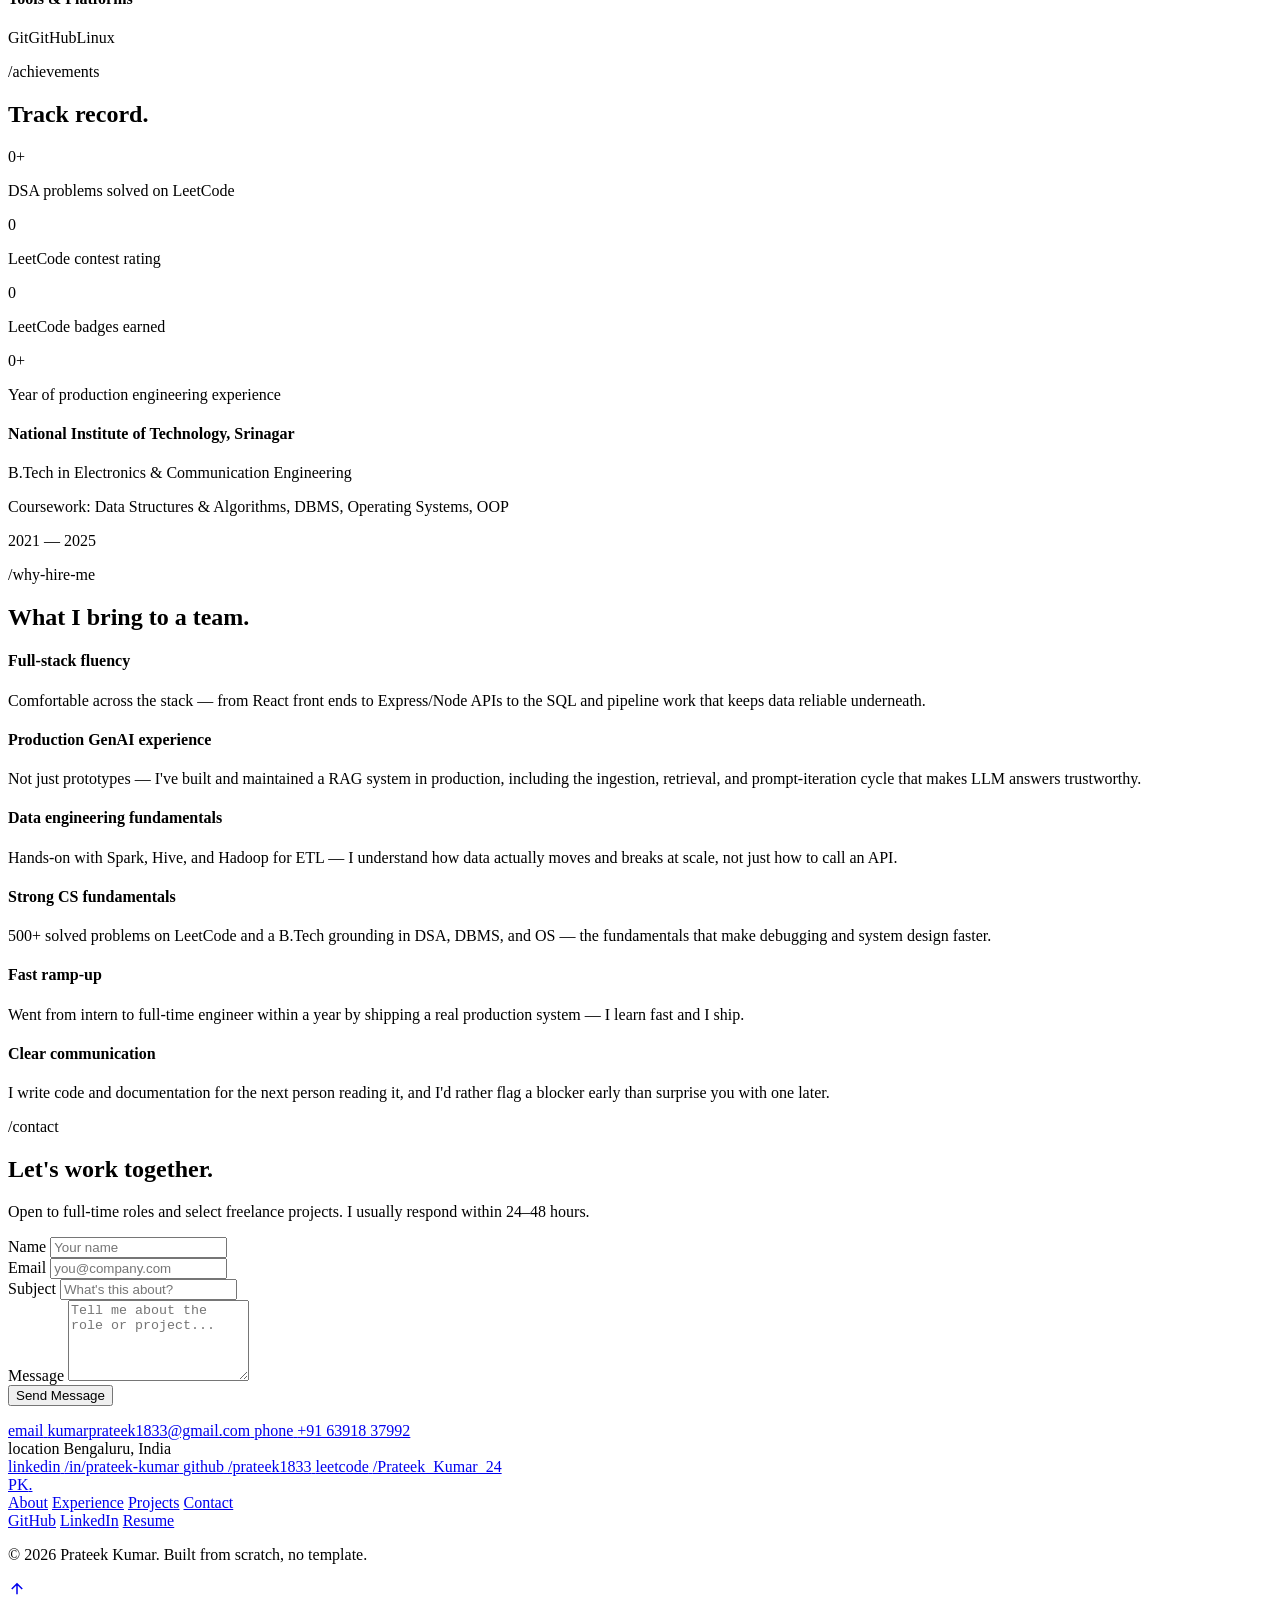
==== commit f2434790: "Add files via upload" ====
--- a/index.html
+++ b/index.html
@@ -1,680 +1,572 @@
 <!DOCTYPE html>
 <html lang="en">
-
 <head>
-  <meta charset="utf-8">
-  <meta content="width=device-width, initial-scale=1.0" name="viewport">
-
-  <title>Prateek Portfolio</title>
-  <meta content="" name="description">
-  <meta content="" name="keywords">
-
-
-  <!-- Vendor CSS Files -->
-  <link href="assets/vendor/bootstrap/css/bootstrap.min.css" rel="stylesheet">
-  <link href="assets/vendor/bootstrap-icons/bootstrap-icons.css" rel="stylesheet">
-  <link href="assets/vendor/glightbox/css/glightbox.min.css" rel="stylesheet">
-  <link href="assets/vendor/swiper/swiper-bundle.min.css" rel="stylesheet">
-
-  <link rel="icon" type="image/x-icon" href="assets/img/Profile.jpg">
-
-  <!-- Template Main CSS File -->
-  <link href="assets/css/style.css" rel="stylesheet">
-
+  <meta charset="UTF-8">
+  <meta name="viewport" content="width=device-width, initial-scale=1.0">
+  <title>Prateek Kumar — Full-Stack Software Engineer</title>
+  <meta name="description" content="Prateek Kumar is a Full-Stack Software Engineer specializing in backend systems, APIs, and production Generative AI applications. B.Tech, NIT Srinagar.">
+  <meta name="keywords" content="Prateek Kumar, Software Engineer, Backend Engineer, GenAI Engineer, RAG, LangChain, Full Stack Developer, NIT Srinagar">
+  <meta name="author" content="Prateek Kumar">
+
+  <!-- Open Graph -->
+  <meta property="og:type" content="website">
+  <meta property="og:title" content="Prateek Kumar — Full-Stack Software Engineer">
+  <meta property="og:description" content="Building scalable web applications, backend systems, APIs, and AI-powered solutions.">
+  <meta property="og:image" content="assets/images/og-cover.jpg">
+  <meta property="og:url" content="https://prateek1833.github.io/">
+
+  <!-- Twitter Card -->
+  <meta name="twitter:card" content="summary_large_image">
+  <meta name="twitter:title" content="Prateek Kumar — Full-Stack Software Engineer">
+  <meta name="twitter:description" content="Building scalable web applications, backend systems, APIs, and AI-powered solutions.">
+
+  <link rel="icon" type="image/png" href="assets/images/favicon.png">
+
+  <!-- Fonts -->
+  <link rel="preconnect" href="https://fonts.googleapis.com">
+  <link rel="preconnect" href="https://fonts.gstatic.com" crossorigin>
+  <link href="https://fonts.googleapis.com/css2?family=Space+Grotesk:wght@400;500;600;700&family=Inter:wght@400;500;600;700&family=JetBrains+Mono:wght@400;500;600&display=swap" rel="stylesheet">
+
+  <link rel="stylesheet" href="css/style.css">
+
+  <!-- Schema.org -->
+  <script type="application/ld+json">
+  {
+    "@context": "https://schema.org",
+    "@type": "Person",
+    "name": "Prateek Kumar",
+    "jobTitle": "Full-Stack Software Engineer",
+    "url": "https://prateek1833.github.io/",
+    "email": "kumarprateek1833@gmail.com",
+    "sameAs": [
+      "https://github.com/prateek1833",
+      "https://www.linkedin.com/in/prateek-kumar-342a98312/",
+      "https://leetcode.com/u/Prateek_Kumar_24/"
+    ],
+    "alumniOf": {
+      "@type": "CollegeOrUniversity",
+      "name": "National Institute of Technology, Srinagar"
+    },
+    "worksFor": {
+      "@type": "Organization",
+      "name": "Nexturn"
+    }
+  }
+  </script>
 </head>
-
 <body>
 
-  <!-- ======= Header ======= -->
-  <header id="header" class="fixed-top">
-    <div class="container d-flex align-items-center justify-content-between">
-
-      <h1 class="logo"><a href="index.html">Portfolio</a></h1>
-
-      <nav id="navbar" class="navbar">
-        <ul>
-          <li><a class="nav-link scrollto active" href="#hero">Home</a></li>
-          <li><a class="nav-link scrollto" href="#about">About</a></li>
-          <li><a class="nav-link scrollto " href="#education">Education</a></li>
-          <li><a class="nav-link scrollto" href="#skills">Skill</a></li>
-          <li><a class="nav-link scrollto " href="#work">Projects</a></li>
-          <li><a class="nav-link scrollto" href="#contact">Contact</a></li>
-        </ul>
-        <i class="bi bi-list mobile-nav-toggle"></i>
-      </nav><!-- .navbar -->
-
+  <a href="#main" class="skip-link">Skip to content</a>
+
+  <!-- ===== Nav ===== -->
+  <header class="nav" id="nav">
+    <div class="nav-inner">
+      <a href="#top" class="nav-logo">PK<span class="nav-logo-dot">.</span></a>
+
+      <nav class="nav-links" aria-label="Primary">
+        <a href="#about">About</a>
+        <a href="#experience">Experience</a>
+        <a href="#projects">Projects</a>
+        <a href="#skills">Skills</a>
+        <a href="#achievements">Achievements</a>
+        <a href="#contact">Contact</a>
+      </nav>
+
+      <div class="nav-actions">
+        <a href="assets/Prateek_Kumar_Resume.pdf" class="btn btn-ghost btn-sm" download>Resume</a>
+        <a href="#contact" class="btn btn-primary btn-sm">Get in touch</a>
+      </div>
+
+      <button class="nav-toggle" id="navToggle" aria-label="Toggle menu" aria-expanded="false">
+        <span></span><span></span><span></span>
+      </button>
     </div>
-  </header><!-- End Header -->
-
-  <!-- ======= Hero Section ======= -->
-  <div id="hero" class="hero route bg-image" style="background-image: url(assets/img/Prateek\ lal\ kila2.jpg)">
-    <div class="overlay-itro"></div>
-    <div class="hero-content display-table">
-      <div class="table-cell">
-        <div class="container">
-          <!--<p class="display-6 color-d">Hello, world!</p>-->
-          <h1 class="hero-title mb-4">I am Prateek Kumar</h1>
-          <p class="hero-subtitle"><span class="typed"
-              data-typed-items="Programmer, Full Stack developer, Video Editor, and an Engineer"></span></p>
-          <!-- <p class="pt-3"><a class="btn btn-primary btn js-scroll px-4" href="#about" role="button">Learn More</a></p> -->
-        </div>
+  </header>
+
+  <!-- ===== Mobile menu ===== -->
+  <div class="mobile-menu" id="mobileMenu">
+    <a href="#about">About</a>
+    <a href="#experience">Experience</a>
+    <a href="#projects">Projects</a>
+    <a href="#skills">Skills</a>
+    <a href="#achievements">Achievements</a>
+    <a href="#contact">Contact</a>
+    <a href="assets/Prateek_Kumar_Resume.pdf" class="btn btn-primary" download>Download Resume</a>
+  </div>
+
+  <main id="main">
+    <!-- ===== Hero ===== -->
+    <section class="hero" id="top">
+      <div class="hero-bg" aria-hidden="true">
+        <svg class="pipeline-svg" viewBox="0 0 1200 700" preserveAspectRatio="xMidYMid slice">
+          <defs>
+            <linearGradient id="lineGrad" x1="0%" y1="0%" x2="100%" y2="0%">
+              <stop offset="0%" stop-color="#5B8CFF" stop-opacity="0.55"/>
+              <stop offset="100%" stop-color="#4FD8C4" stop-opacity="0.55"/>
+            </linearGradient>
+          </defs>
+          <!-- pipeline path: Client -> API -> Vector Store -> LLM -> Response -->
+          <path id="pipePath" d="M -50 560 C 150 560, 180 420, 320 420 S 480 250, 620 250 S 780 480, 920 480 S 1080 200, 1260 200"
+                fill="none" stroke="url(#lineGrad)" stroke-width="1.5" stroke-dasharray="6 10"/>
+          <g class="pipe-nodes" fill="#0A0E16" stroke="#5B8CFF" stroke-width="1.5">
+            <circle cx="-50" cy="560" r="5"/>
+            <circle cx="320" cy="420" r="5"/>
+            <circle cx="620" cy="250" r="5"/>
+            <circle cx="920" cy="480" r="5"/>
+            <circle cx="1260" cy="200" r="5"/>
+          </g>
+        </svg>
+      </div>
+
+      <div class="hero-inner">
+        <p class="eyebrow mono">status: <span class="status-dot"></span> available for full-time roles &amp; freelance projects</p>
+
+        <h1 class="hero-title">
+          Prateek Kumar
+        </h1>
+        <p class="hero-role">Full-Stack Software Engineer</p>
+
+        <p class="hero-sub">
+          I build scalable web applications, backend systems, APIs, and AI-powered
+          solutions — from production RAG pipelines to full-stack platforms.
+        </p>
+
+        <div class="hero-meta mono">
+          <span>Data &amp; GenAI Engineer @ Nexturn</span>
+          <span class="sep">·</span>
+          <span>1+ Year Experience</span>
+          <span class="sep">·</span>
+          <span>Bengaluru, India</span>
+        </div>
+
+        <div class="hero-actions">
+          <a href="#contact" class="btn btn-primary">Hire Me</a>
+          <a href="assets/Prateek_Kumar_Resume.pdf" class="btn btn-ghost" download>Download Resume</a>
+          <a href="#projects" class="btn btn-text">View Projects →</a>
+        </div>
+
+        <div class="hero-socials">
+          <a href="https://github.com/prateek1833" target="_blank" rel="noopener" aria-label="GitHub">
+            <svg width="20" height="20" viewBox="0 0 24 24" fill="currentColor"><path d="M12 .5C5.73.5.5 5.73.5 12c0 5.08 3.29 9.39 7.86 10.91.57.1.79-.25.79-.55v-2.15c-3.2.7-3.88-1.36-3.88-1.36-.52-1.34-1.28-1.7-1.28-1.7-1.04-.72.08-.7.08-.7 1.16.08 1.77 1.19 1.77 1.19 1.03 1.78 2.7 1.26 3.36.97.1-.75.4-1.26.73-1.55-2.55-.29-5.24-1.28-5.24-5.7 0-1.26.45-2.29 1.19-3.1-.12-.29-.52-1.46.11-3.05 0 0 .97-.31 3.18 1.18a11.1 11.1 0 0 1 5.8 0c2.2-1.49 3.17-1.18 3.17-1.18.64 1.59.24 2.76.12 3.05.74.81 1.18 1.84 1.18 3.1 0 4.43-2.7 5.4-5.27 5.69.42.36.78 1.07.78 2.15v3.19c0 .31.21.66.8.55A10.52 10.52 0 0 0 23.5 12C23.5 5.73 18.27.5 12 .5Z"/></svg>
+          </a>
+          <a href="https://www.linkedin.com/in/prateek-kumar-342a98312/" target="_blank" rel="noopener" aria-label="LinkedIn">
+            <svg width="20" height="20" viewBox="0 0 24 24" fill="currentColor"><path d="M20.45 20.45h-3.55v-5.57c0-1.33-.02-3.03-1.85-3.03-1.85 0-2.14 1.45-2.14 2.94v5.66H9.36V9h3.41v1.56h.05c.47-.9 1.63-1.85 3.36-1.85 3.6 0 4.27 2.37 4.27 5.45v6.29ZM5.34 7.43a2.06 2.06 0 1 1 0-4.12 2.06 2.06 0 0 1 0 4.12ZM7.12 20.45H3.56V9h3.56v11.45ZM22.22 0H1.77C.79 0 0 .77 0 1.73v20.54C0 23.23.8 24 1.77 24h20.45c.98 0 1.78-.77 1.78-1.73V1.73C24 .77 23.2 0 22.22 0Z"/></svg>
+          </a>
+          <a href="https://leetcode.com/u/Prateek_Kumar_24/" target="_blank" rel="noopener" aria-label="LeetCode">
+            <svg width="20" height="20" viewBox="0 0 24 24" fill="currentColor"><path d="M13.48 23.4c-.63.63-1.47.98-2.36.98-.9 0-1.73-.35-2.36-.98L2.83 17.5a3.31 3.31 0 0 1-.98-2.37c0-.9.35-1.74.98-2.37L8.76 6.9a3.31 3.31 0 0 1 2.36-.97c.9 0 1.73.35 2.36.97l3.32 3.32a1.11 1.11 0 1 1-1.57 1.57l-3.32-3.32a1.11 1.11 0 0 0-1.57 0l-5.94 5.94a1.11 1.11 0 0 0 0 1.57l5.94 5.94a1.11 1.11 0 0 0 1.57 0l3.32-3.32a1.11 1.11 0 1 1 1.57 1.57L13.48 23.4Zm7.3-6.28H10.65a1.11 1.11 0 1 1 0-2.22h10.13a1.11 1.11 0 1 1 0 2.22Z"/></svg>
+          </a>
+          <a href="mailto:kumarprateek1833@gmail.com" aria-label="Email">
+            <svg width="20" height="20" viewBox="0 0 24 24" fill="currentColor"><path d="M2 5.5A1.5 1.5 0 0 1 3.5 4h17A1.5 1.5 0 0 1 22 5.5v13a1.5 1.5 0 0 1-1.5 1.5h-17A1.5 1.5 0 0 1 2 18.5v-13Zm2.2.5 7.8 6.24L19.8 6H4.2ZM4 8.15V18h16V8.15l-8 6.4-8-6.4Z"/></svg>
+          </a>
+        </div>
+      </div>
+
+      <a href="#about" class="scroll-cue" aria-hidden="true">
+        <span></span>
+      </a>
+    </section>
+
+    <!-- ===== About ===== -->
+    <section class="about" id="about">
+      <div class="container about-grid">
+        <div class="about-media">
+          <div class="photo-frame">
+            <img src="assets/images/profile.jpeg" alt="Prateek Kumar" class="profile-photo" onerror="this.parentElement.classList.add('photo-placeholder')">
+          </div>
+          <div class="about-card mono">
+            <div class="about-card-row"><span>base</span><span>Bengaluru, IN</span></div>
+            <div class="about-card-row"><span>role</span><span>Data &amp; GenAI Engineer</span></div>
+            <div class="about-card-row"><span>edu</span><span>NIT Srinagar '25</span></div>
+          </div>
+        </div>
+
+        <div class="about-content">
+          <p class="eyebrow mono">/about</p>
+          <h2 class="section-title">From debugging circuits to building GenAI pipelines.</h2>
+
+          <div class="about-text">
+            <p>I started my B.Tech in Electronics &amp; Communication at NIT Srinagar in 2021, and along the way found
+              that I liked writing software more than reading datasheets. By my final year, that meant late nights on
+              LeetCode — I've since worked through 500+ DSA problems — and an internship at Nexturn that turned into a
+              full-time offer the moment I graduated.</p>
+
+            <p>What started as an internship building a document Q&amp;A pipeline turned into my full-time focus: I now
+              work as a Data &amp; GenAI Engineer, spending my time between two worlds that most people treat as separate
+              — traditional backend/data engineering (SQL, ETL pipelines, Spark and Hive) and applied Generative AI
+              (LangChain, FAISS, retrieval-augmented generation with OpenAI's APIs).</p>
+
+            <p>The problems I enjoy most sit at the intersection: making retrieval accurate enough to trust, keeping
+              data pipelines reliable at scale, and building APIs that don't fall over when someone finally puts them in
+              front of real users. I'd describe myself as an engineer who's equally comfortable optimizing a SQL query
+              and debugging a prompt template — and who'd rather ship something reliable than something flashy.</p>
+          </div>
+
+          <div class="about-highlights">
+            <div class="highlight">
+              <span class="highlight-num mono">01</span>
+              <div>
+                <h4>Backend &amp; Data</h4>
+                <p>REST APIs, SQL, ETL pipelines on Spark/Hive/Hadoop</p>
+              </div>
+            </div>
+            <div class="highlight">
+              <span class="highlight-num mono">02</span>
+              <div>
+                <h4>Applied GenAI</h4>
+                <p>RAG systems, vector search, LLM application engineering</p>
+              </div>
+            </div>
+          </div>
+        </div>
+      </div>
+    </section>
+
+    <!-- ===== Experience ===== -->
+    <section class="experience" id="experience">
+      <div class="container">
+        <p class="eyebrow mono">/experience</p>
+        <h2 class="section-title">Where I've worked.</h2>
+
+        <div class="timeline">
+          <div class="timeline-item">
+            <div class="timeline-marker">
+              <span class="timeline-dot"></span>
+              <span class="timeline-line"></span>
+            </div>
+            <div class="timeline-content">
+              <div class="timeline-head">
+                <div>
+                  <h3>Data &amp; GenAI Engineer</h3>
+                  <p class="timeline-company">Nexturn · Bengaluru, India</p>
+                </div>
+                <span class="timeline-date mono">Sep 2024 — Present</span>
+              </div>
+              <p class="timeline-note">Joined as an intern during my final year at NIT Srinagar; converted to a
+                full-time role upon graduating in 2025.</p>
+              <ul class="timeline-list">
+                <li>Designed and built a Retrieval-Augmented Generation (RAG) application using LangChain and FAISS,
+                  enabling domain-specific question answering over unstructured documents.</li>
+                <li>Engineered the document ingestion pipeline end-to-end — chunking, embedding generation, and
+                  vector indexing — to improve retrieval accuracy for multi-turn conversational queries.</li>
+                <li>Integrated OpenAI APIs into the retrieval pipeline and iterated on prompt templates through
+                  repeated testing to improve answer relevance for domain-specific queries.</li>
+                <li>Authored and optimized SQL queries (joins, aggregations, CTEs, window functions) for structured
+                  data transformation and business reporting.</li>
+                <li>Built and debugged ETL pipelines to ingest, clean, and transform structured datasets using
+                  Hadoop, Hive, and Spark.</li>
+              </ul>
+              <div class="tag-row">
+                <span class="tag">LangChain</span>
+                <span class="tag">FAISS</span>
+                <span class="tag">OpenAI API</span>
+                <span class="tag">Spark</span>
+                <span class="tag">Hive</span>
+                <span class="tag">SQL</span>
+              </div>
+            </div>
+          </div>
+        </div>
+      </div>
+    </section>
+
+    <!-- ===== Projects ===== -->
+    <section class="projects" id="projects">
+      <div class="container">
+        <p class="eyebrow mono">/projects</p>
+        <h2 class="section-title">Things I've built.</h2>
+
+        <div class="project-list">
+
+          <!-- Project 1: RAG -->
+          <article class="project-card">
+            <div class="project-visual" data-label="RAG Pipeline">
+              <div class="visual-placeholder">
+                <span class="mono">assets/images/projects/rag-qa.jpg</span>
+              </div>
+            </div>
+            <div class="project-body">
+              <div class="project-head">
+                <h3>RAG-Based Document Question Answering System</h3>
+                <div class="project-links">
+                  <a href="https://github.com/prateek1833/RAG" target="_blank" rel="noopener" aria-label="GitHub repository">
+                    <svg width="18" height="18" viewBox="0 0 24 24" fill="currentColor"><path d="M12 .5C5.73.5.5 5.73.5 12c0 5.08 3.29 9.39 7.86 10.91.57.1.79-.25.79-.55v-2.15c-3.2.7-3.88-1.36-3.88-1.36-.52-1.34-1.28-1.7-1.28-1.7-1.04-.72.08-.7.08-.7 1.16.08 1.77 1.19 1.77 1.19 1.03 1.78 2.7 1.26 3.36.97.1-.75.4-1.26.73-1.55-2.55-.29-5.24-1.28-5.24-5.7 0-1.26.45-2.29 1.19-3.1-.12-.29-.52-1.46.11-3.05 0 0 .97-.31 3.18 1.18a11.1 11.1 0 0 1 5.8 0c2.2-1.49 3.17-1.18 3.17-1.18.64 1.59.24 2.76.12 3.05.74.81 1.18 1.84 1.18 3.1 0 4.43-2.7 5.4-5.27 5.69.42.36.78 1.07.78 2.15v3.19c0 .31.21.66.8.55A10.52 10.52 0 0 0 23.5 12C23.5 5.73 18.27.5 12 .5Z"/></svg>
+                  </a>
+                </div>
+              </div>
+              <p class="project-desc">A Retrieval-Augmented Generation application that lets users ask natural
+                language questions about their own documents and get context-aware answers. Handles document
+                processing and chunking with LangChain, generates embeddings with Sentence Transformers, retrieves
+                relevant context via a FAISS vector store, and uses an LLM to generate grounded responses — all
+                through an interactive Streamlit interface for upload and querying.</p>
+              <div class="tag-row">
+                <span class="tag">LangChain</span>
+                <span class="tag">Sentence Transformers</span>
+                <span class="tag">FAISS</span>
+                <span class="tag">Streamlit</span>
+                <span class="tag">Python</span>
+              </div>
+            </div>
+          </article>
+
+          <!-- Project 2: Web2App -->
+          <article class="project-card">
+            <div class="project-visual" data-label="Web → App Pipeline">
+              <div class="visual-placeholder">
+                <span class="mono">assets/images/projects/web2app.jpg</span>
+              </div>
+            </div>
+            <div class="project-body">
+              <div class="project-head">
+                <h3>Web2App — Website to Mobile App Generation Pipeline</h3>
+                <div class="project-links project-links-pending mono">repo pending</div>
+              </div>
+              <p class="project-desc">An end-to-end pipeline that converts a website URL into a functional React
+                Native (Expo) mobile app. Extracts UI structure via Playwright and generates native components
+                through template-based code generation. Includes an LLM-based evaluator that scores generated app
+                quality, with a human-in-the-loop review layer backed by SQLite to catch and correct generation
+                errors before deployment.</p>
+              <div class="tag-row">
+                <span class="tag">Python</span>
+                <span class="tag">Streamlit</span>
+                <span class="tag">Playwright</span>
+                <span class="tag">React Native</span>
+                <span class="tag">Expo</span>
+              </div>
+            </div>
+          </article>
+
+          <!-- Project 3: ServiceNow -->
+          <article class="project-card">
+            <div class="project-visual" data-label="Security Dashboard">
+              <div class="visual-placeholder">
+                <span class="mono">assets/images/projects/servicenow-els.jpg</span>
+              </div>
+            </div>
+            <div class="project-body">
+              <div class="project-head">
+                <h3>ServiceNow SecOps — Exploitable Likelihood Score (ELS) Dashboard</h3>
+                <div class="project-links project-links-pending mono">internal tool</div>
+              </div>
+              <p class="project-desc">A vulnerability-prioritization tool that computes an Exploitable Likelihood
+                Score from CVSS and threat data, backed by a custom ServiceNow table to manage the underlying
+                application data. Built UI Builder pages to visualize ELS scores, vulnerability groupings, and
+                Security Incident records for security analysts.</p>
+              <div class="tag-row">
+                <span class="tag">ServiceNow</span>
+                <span class="tag">UI Builder</span>
+                <span class="tag">JavaScript</span>
+              </div>
+            </div>
+          </article>
+
+        </div>
+      </div>
+    </section>
+
+    <!-- ===== Skills ===== -->
+    <section class="skills" id="skills">
+      <div class="container">
+        <p class="eyebrow mono">/skills</p>
+        <h2 class="section-title">What I work with.</h2>
+
+        <div class="skills-grid">
+          <div class="skill-group">
+            <h4 class="mono">Languages</h4>
+            <div class="tag-row"><span class="tag">Python</span><span class="tag">JavaScript</span><span class="tag">Java</span><span class="tag">SQL</span></div>
+          </div>
+          <div class="skill-group">
+            <h4 class="mono">Backend &amp; APIs</h4>
+            <div class="tag-row"><span class="tag">REST APIs</span><span class="tag">Node.js</span><span class="tag">Express.js</span><span class="tag">OOP</span></div>
+          </div>
+          <div class="skill-group">
+            <h4 class="mono">Data Engineering</h4>
+            <div class="tag-row"><span class="tag">Apache Spark</span><span class="tag">Apache Hive</span><span class="tag">Hadoop</span><span class="tag">ETL Pipelines</span><span class="tag">Data Transformation</span></div>
+          </div>
+          <div class="skill-group">
+            <h4 class="mono">Generative AI</h4>
+            <div class="tag-row"><span class="tag">LangChain</span><span class="tag">FAISS</span><span class="tag">RAG</span><span class="tag">Vector Embeddings</span><span class="tag">Semantic Search</span><span class="tag">Prompt Engineering</span><span class="tag">OpenAI API</span></div>
+          </div>
+          <div class="skill-group">
+            <h4 class="mono">Databases</h4>
+            <div class="tag-row"><span class="tag">MongoDB</span><span class="tag">Query Optimization</span><span class="tag">Indexing</span></div>
+          </div>
+          <div class="skill-group">
+            <h4 class="mono">Tools &amp; Platforms</h4>
+            <div class="tag-row"><span class="tag">Git</span><span class="tag">GitHub</span><span class="tag">Linux</span></div>
+          </div>
+        </div>
+      </div>
+    </section>
+
+    <!-- ===== Achievements ===== -->
+    <section class="achievements" id="achievements">
+      <div class="container">
+        <p class="eyebrow mono">/achievements</p>
+        <h2 class="section-title">Track record.</h2>
+
+        <div class="stat-grid">
+          <div class="stat-box">
+            <span class="stat-num mono" data-count="500">0</span><span class="stat-plus mono">+</span>
+            <p>DSA problems solved on LeetCode</p>
+          </div>
+          <div class="stat-box">
+            <span class="stat-num mono" data-count="1488">0</span>
+            <p>LeetCode contest rating</p>
+          </div>
+          <div class="stat-box">
+            <span class="stat-num mono" data-count="2">0</span>
+            <p>LeetCode badges earned</p>
+          </div>
+          <div class="stat-box">
+            <span class="stat-num mono" data-count="1">0</span><span class="stat-plus mono">+</span>
+            <p>Year of production engineering experience</p>
+          </div>
+        </div>
+
+        <div class="edu-card">
+          <div>
+            <h4>National Institute of Technology, Srinagar</h4>
+            <p class="text-dim">B.Tech in Electronics &amp; Communication Engineering</p>
+            <p class="text-faint mono">Coursework: Data Structures &amp; Algorithms, DBMS, Operating Systems, OOP</p>
+          </div>
+          <span class="edu-date mono">2021 — 2025</span>
+        </div>
+      </div>
+    </section>
+
+    <!-- ===== Why hire me ===== -->
+    <section class="strengths" id="why">
+      <div class="container">
+        <p class="eyebrow mono">/why-hire-me</p>
+        <h2 class="section-title">What I bring to a team.</h2>
+
+        <div class="strengths-grid">
+          <div class="strength-card">
+            <h4>Full-stack fluency</h4>
+            <p>Comfortable across the stack — from React front ends to Express/Node APIs to the SQL and pipeline
+              work that keeps data reliable underneath.</p>
+          </div>
+          <div class="strength-card">
+            <h4>Production GenAI experience</h4>
+            <p>Not just prototypes — I've built and maintained a RAG system in production, including the ingestion,
+              retrieval, and prompt-iteration cycle that makes LLM answers trustworthy.</p>
+          </div>
+          <div class="strength-card">
+            <h4>Data engineering fundamentals</h4>
+            <p>Hands-on with Spark, Hive, and Hadoop for ETL — I understand how data actually moves and breaks at
+              scale, not just how to call an API.</p>
+          </div>
+          <div class="strength-card">
+            <h4>Strong CS fundamentals</h4>
+            <p>500+ solved problems on LeetCode and a B.Tech grounding in DSA, DBMS, and OS — the fundamentals that
+              make debugging and system design faster.</p>
+          </div>
+          <div class="strength-card">
+            <h4>Fast ramp-up</h4>
+            <p>Went from intern to full-time engineer within a year by shipping a real production system — I learn
+              fast and I ship.</p>
+          </div>
+          <div class="strength-card">
+            <h4>Clear communication</h4>
+            <p>I write code and documentation for the next person reading it, and I'd rather flag a blocker early
+              than surprise you with one later.</p>
+          </div>
+        </div>
+      </div>
+    </section>
+
+    <!-- ===== Contact ===== -->
+    <section class="contact" id="contact">
+      <div class="container">
+        <p class="eyebrow mono">/contact</p>
+        <h2 class="section-title">Let's work together.</h2>
+        <p class="section-sub">Open to full-time roles and select freelance projects. I usually respond within
+          24–48 hours.</p>
+
+        <div class="contact-grid">
+          <form class="contact-form" id="contactForm" action="https://formspree.io/f/mrgnwqkg" method="POST">
+            <div class="form-row">
+              <div class="form-field">
+                <label for="name">Name</label>
+                <input type="text" id="name" name="name" required placeholder="Your name">
+              </div>
+              <div class="form-field">
+                <label for="email">Email</label>
+                <input type="email" id="email" name="email" required placeholder="you@company.com">
+              </div>
+            </div>
+            <div class="form-field">
+              <label for="subject">Subject</label>
+              <input type="text" id="subject" name="subject" required placeholder="What's this about?">
+            </div>
+            <div class="form-field">
+              <label for="message">Message</label>
+              <textarea id="message" name="message" rows="5" required placeholder="Tell me about the role or project..."></textarea>
+            </div>
+            <button type="submit" class="btn btn-primary form-submit">
+              <span class="submit-text">Send Message</span>
+            </button>
+            <p class="form-status mono" id="formStatus" role="status" aria-live="polite"></p>
+          </form>
+
+          <div class="contact-info">
+            <a href="mailto:kumarprateek1833@gmail.com" class="contact-info-row">
+              <span class="mono">email</span>
+              <span>kumarprateek1833@gmail.com</span>
+            </a>
+            <a href="tel:+916391837992" class="contact-info-row">
+              <span class="mono">phone</span>
+              <span>+91 63918 37992</span>
+            </a>
+            <div class="contact-info-row">
+              <span class="mono">location</span>
+              <span>Bengaluru, India</span>
+            </div>
+            <a href="https://www.linkedin.com/in/prateek-kumar-342a98312/" target="_blank" rel="noopener" class="contact-info-row">
+              <span class="mono">linkedin</span>
+              <span>/in/prateek-kumar</span>
+            </a>
+            <a href="https://github.com/prateek1833" target="_blank" rel="noopener" class="contact-info-row">
+              <span class="mono">github</span>
+              <span>/prateek1833</span>
+            </a>
+            <a href="https://leetcode.com/u/Prateek_Kumar_24/" target="_blank" rel="noopener" class="contact-info-row">
+              <span class="mono">leetcode</span>
+              <span>/Prateek_Kumar_24</span>
+            </a>
+          </div>
+        </div>
+      </div>
+    </section>
+
+  </main>
+
+  <!-- ===== Footer ===== -->
+  <footer class="site-footer">
+    <div class="container footer-inner">
+      <a href="#top" class="nav-logo">PK<span class="nav-logo-dot">.</span></a>
+      <nav class="footer-links">
+        <a href="#about">About</a>
+        <a href="#experience">Experience</a>
+        <a href="#projects">Projects</a>
+        <a href="#contact">Contact</a>
+      </nav>
+      <div class="footer-socials">
+        <a href="https://github.com/prateek1833" target="_blank" rel="noopener" aria-label="GitHub">GitHub</a>
+        <a href="https://www.linkedin.com/in/prateek-kumar-342a98312/" target="_blank" rel="noopener" aria-label="LinkedIn">LinkedIn</a>
+        <a href="assets/Prateek_Kumar_Resume.pdf" download aria-label="Resume">Resume</a>
       </div>
     </div>
-  </div><!-- End Hero Section -->
-
-  <main id="main">
-
-    <!-- ======= About Section ======= -->
-    <section id="about" class="about-mf sect-pt4 route">
-      <div class="container">
-        <div class="row">
-          <div class="col-sm-12">
-            <div class="box-shadow-full">
-              <div class="row">
-                <div class="col-md-6">
-                  <div class="row">
-                    <div class="col-sm-6 col-md-5">
-                      <div class="about-img">
-                        <img src="assets/img/Profile.jpg" class="img-fluid rounded b-shadow-a" alt="">
-                      </div>
-                    </div>
-                    <div class="col-sm-6 col-md-7">
-                      <div class="about-info">
-                        <p><span class="title-s">Name: </span> <span>Prateek Kumar</span></p>
-                        <p><span class="title-s">Birthday: </span> <span>17.01.2001</span></p>
-                        <p><span class="title-s">Email: </span> <span>kumarprateek1833@gmail.com</span></p>
-                        <p><span class="title-s">Phone: </span> <span>6391837992</span></p>
-                      </div>
-                    </div>
-                  </div>
-
-                </div>
-                <div class="col-md-6">
-                  <div class="about-me pt-4 pt-md-0">
-                    <div class="title-box-2">
-                      <h5 class="title-left">
-                        About me
-                      </h5>
-                    </div>
-                    <p class="lead">
-                      I am a dedicated and passionate engineer with a passion for learning and mastering new
-                      technologies.
-                    </p>
-                    <p class="lead">
-                      My goal is to use this knowledge to create innovative solutions to real problems.
-                    </p>
-                    <p class="lead">
-                      I enjoy using what I've learned to solve real-world problems and am always eager to improve
-                      my skills and make a difference through my work.
-                    </p>
-                    <p class="lead">
-                      Whether through collaborative work or independent research, I am committed to using my technical
-                      skills to create meaningful and effective solutions.
-                    </p>
-                  </div>
-                </div>
-              </div>
-            </div>
-          </div>
-        </div>
-      </div>
-    </section><!-- End About Section -->
-
-    <!-- ======= Education Section ======= -->
-    <section id="education" class="education-mf sect-pt4 route">
-      <div class="container">
-        <div class="row">
-          <div class="col-sm-12">
-            <div class="title-box text-center">
-              <h3 class="title-a">
-                Education
-              </h3>
-              <div class="line-mf"></div>
-            </div>
-          </div>
-        </div>
-        <div class="row">
-          <div class="col-md-6">
-            <div class="card card-education">
-              <div class="card-img">
-                <a href="https://navodaya.gov.in/nvs/en/Home1"><img src="assets/img/JNV-BASTI.jpg_940552569.jpg" alt=""
-                    class="img-fluid"></a>
-              </div>
-              <div class="card-body">
-                <div class="card-category-box">
-                  <div class="card-category">
-                    <h6 class="category">School</h6>
-                  </div>
-                </div>
-                <h3 class="card-title"><a
-                    href="https://navodaya.gov.in/nvs/nvs-school/BASTI/en/about_us/About-JNV/">Jawahar Navodaya
-                    Vidyalaya, Rudhauli- Basti</a></h3>
-                <p class="card-description">
-                  I completed my 10th and 12th classes from the renowned Jawahar Navodaya Vidyalaya, achieving 80.8% in
-                  my 12th-grade exams.</p>
-              </div>
-            </div>
-          </div>
-          <div class="col-md-6">
-            <div class="card card-education">
-              <div class="card-img">
-                <a href="https://nitsri.ac.in/"><img src="assets/img/main_faculty_block.jpg" alt="" class="img-fluid"></a>
-              </div>
-              <div class="card-body">
-                <div class="card-category-box">
-                  <div class="card-category">
-                    <h6 class="category">College</h6>
-                  </div>
-                </div>
-                <h3 class="card-title"><a href="https://nitsri.ac.in/">National Institute Of Technology, Srinagar</a>
-                </h3>
-                <p class="card-description">
-                  I am currently pursuing my BTech from the renowned National Institute of Technology (NIT) Srinagar,
-                  and my current CGPA is 7.593.
-                </p>
-              </div>
-            </div>
-
-          </div>
-        </div>
-      </div>
-    </section><!-- End education Section -->
-
-    <!-- ======= Skill Section ======= -->
-    <section id="skills" class="skills-mf pt-5 route">
-      <div class="container">
-        <div class="row">
-          <div class="col-sm-12">
-            <div class="title-box text-center">
-              <h3 class="title-a">
-                Skills
-              </h3>
-              <div class="line-mf"></div>
-            </div>
-          </div>
-        </div>
-        <div class="row">
-          <div class="col-md-4">
-            <div class="skill-box">
-              <div class="skill-ico">
-                <span class="ico-circle"><i class="bi bi-terminal"></i></span>
-              </div>
-              <div class="skill-content">
-                <h2 class="s-title">Coding Languages</h2>
-                <p class="s-description text-center">
-                  C, C++, Java, Python, JavaScript
-                </p>
-              </div>
-            </div>
-          </div>
-          <div class="col-md-4">
-            <div class="skill-box">
-              <div class="skill-ico">
-                <span class="ico-circle"><i class="bi bi-code-slash"></i>
-                  </i></span>
-              </div>
-              <div class="skill-content">
-                <h2 class="s-title">Frontend</h2>
-                <p class="s-description text-center">
-                  HTML, CSS, JavaScript
-                </p>
-              </div>
-            </div>
-          </div>
-          <div class="col-md-4">
-            <div class="skill-box">
-              <div class="skill-ico">
-                <span class="ico-circle"><i class="bi bi-database database-icon"></i></span>
-              </div>
-              <div class="skill-content">
-                <h2 class="s-title">DataBases</h2>
-                <p class="s-description text-center">
-                  MongoDB, SQL
-                </p>
-              </div>
-            </div>
-          </div>
-          <div class="col-md-4">
-            <div class="skill-box">
-              <div class="skill-ico">
-                <span class="ico-circle"><i class="bi bi-file-code"></i></span>
-              </div>
-              <div class="skill-content">
-                <h2 class="s-title">Backend</h2>
-                <p class="s-description text-center">
-                  Node, Express, React
-                </p>
-              </div>
-            </div>
-          </div>
-          <div class="col-md-4">
-            <div class="skill-box">
-              <div class="skill-ico">
-                <span class="ico-circle"><i class="bi bi-laptop"></i></span>
-              </div>
-              <div class="skill-content">
-                <h2 class="s-title">CS Fundamental</h2>
-                <p class="s-description text-center">
-                  OOPs, DBMS, Operating System
-                </p>
-              </div>
-            </div>
-          </div>
-          <div class="col-md-4">
-            <div class="skill-box">
-              <div class="skill-ico">
-                <span class="ico-circle"><i class="bi bi-tools"></i></span>
-              </div>
-              <div class="skill-content">
-                <h2 class="s-title">Software and Tools</h2>
-                <p class="s-description text-center">
-                  Git, Github, VS-Code, LTSpice, MS-Office
-                </p>
-              </div>
-            </div>
-          </div>
-        </div>
-      </div>
-    </section><!-- End skills Section -->
-
-
-
-    <!-- ======= Counter Section ======= -->
-    <div class="section-counter paralax-mf bg-image" style="background-image: url(assets/img/nitsri.JPG)">
-      <div class="overlay-mf"></div>
-      <div class="container position-relative">
-        <div class="row">
-          <div class="col-sm-3 col-lg-3">
-            <div class="counter-box counter-box pt-4 pt-md-0">
-              <div class="counter-ico">
-                <span class="ico-circle"><i class="bi bi-lightbulb"></i></span>
-              </div>
-              <div class="counter-num">
-                <p data-purecounter-start="0" data-purecounter-end="400" data-purecounter-duration="1"
-                  class="counter purecounter"></p>
-                <span class="counter-text">+ DSA Questions Solved on LeetCode</span>
-              </div>
-            </div>
-          </div>
-          <div class="col-sm-3 col-lg-3">
-            <div class="counter-box pt-4 pt-md-0">
-              <div class="counter-ico">
-                <span class="ico-circle"><i class="bi bi-star"></i></span>
-              </div>
-              <div class="counter-num">
-                <p data-purecounter-start="0" data-purecounter-end="1488" data-purecounter-duration="1"
-                  class="counter purecounter"></p>
-                <span class="counter-text">Rating on LeetCode</span>
-              </div>
-            </div>
-          </div>
-          <div class="col-sm-3 col-lg-3">
-            <div class="counter-box pt-4 pt-md-0">
-              <div class="counter-ico">
-                <span class="ico-circle"><i class="bi bi-award"></i></span>
-              </div>
-              <div class="counter-num">
-                <p data-purecounter-start="0" data-purecounter-end="2" data-purecounter-duration="1"
-                  class="counter purecounter"></p>
-                <span class="counter-text">LeetCode Badges won</span>
-              </div>
-            </div>
-          </div>
-          <div class="col-sm-3 col-lg-3">
-            <div class="counter-box pt-4 pt-md-0">
-              <div class="counter-ico">
-                <span class="ico-circle"><i class="bi bi-clipboard-check"></i></span>
-              </div>
-              <div class="counter-num">
-                <p data-purecounter-start="0" data-purecounter-end="4" data-purecounter-duration="1"
-                  class="counter purecounter"></p>
-                <span class="counter-text">Projects made</span>
-              </div>
-            </div>
-          </div>
-        </div>
-      </div>
-    </div><!-- End Counter Section -->
-
-    <!-- ======= Project Section ======= -->
-    <section id="work" class="project-mf sect-pt4 route">
-      <div class="container">
-        <div class="row">
-          <div class="col-sm-12">
-            <div class="title-box text-center">
-              <h3 class="title-a">
-                Projects
-              </h3>
-              <p class="subtitle-a">
-                There are some projects made by me during my Graduation.
-              </p>
-              <div class="line-mf"></div>
-            </div>
-          </div>
-        </div>
-        <div class="row">
-        <div class="col-md-4">
-            <div class="work-box">
-              <a href="http://apnanagar.onrender.com" data-gallery="projectGallery" class="project-lightbox">
-                <div class="work-img">
-                  <img src="assets/img/ApnaNagar.png" alt="" class="img-fluid">
-                </div>
-              </a>
-              <div class="work-content">
-                <div class="row">
-                  <div class="col-sm-8">
-                    <h2 class="w-title">Apna Nagar Website (PWA)</h2>
-                    <div class="w-more">
-                      <span class="w-ctegory">HTML/CSS/JavaScript, Node.js,Express.js, MongoDB</span> / <span
-                        class="w-date">15 Apr. 2024</span>
-                    </div>
-                  </div>
-                  <div class="col-sm-4">
-                    <div class="w-like">
-                      <a href="https://github.com/prateek1833/ApnaNagar"> <span style="color: black;"
-                          class="bi bi-github"></span></a>
-                    </div>
-                  </div>
-                </div>
-              </div>
-            </div>
-          </div>
-          <div class="col-md-4">
-            <div class="work-box">
-              <a href="https://prateek1833.github.io/" data-gallery="projectGallery" class="project-lightbox">
-                <div class="work-img">
-                  <img src="assets/img/portfolio_home.jpg" alt="" class="img-fluid">
-                </div>
-              </a>
-              <div class="work-content">
-                <div class="row">
-                  <div class="col-sm-8">
-                    <h2 class="w-title">Portfolio Website</h2>
-                    <div class="w-more">
-                      <span class="w-ctegory">HTML, CSS, JavaScript</span> / <span class="w-date">1 June. 2024</span>
-                    </div>
-                  </div>
-                  <div class="col-sm-4">
-                    <div class="w-like">
-                      <a href="https://github.com/prateek1833/prateek1833.github.io"> <span style="color: black;"
-                          class="bi bi-github"></span></a>
-                    </div>
-                  </div>
-                </div>
-              </div>
-            </div>
-          </div>
-          <div class="col-md-4">
-            <div class="work-box">
-              <a href="https://prateek1833.github.io/Spotify-Frontend/" data-gallery="projectGallery"
-                class="project-lightbox">
-                <div class="work-img">
-                  <img src="assets/img/spotify.jpeg" alt="" class="img-fluid">
-                </div>
-              </a>
-              <div class="work-content">
-                <div class="row">
-                  <div class="col-sm-8">
-                    <h2 class="w-title">Frontend : Spotify Clone</h2>
-                    <div class="w-more">
-                      <span class="w-ctegory">HTML, CSS, JavaScript</span> / <span class="w-date">10 Jan. 2024</span>
-                    </div>
-                  </div>
-                  <div class="col-sm-4">
-                    <div class="w-like">
-                      <a href="https://github.com/prateek1833/Spotify-Frontend"> <span style="color: black;"
-                          class="bi bi-github"></span></a>
-                    </div>
-                  </div>
-                </div>
-              </div>
-            </div>
-          </div>
-          
-          <div class="col-md-4">
-            <div class="work-box">
-              <a href="https://github.com/prateek1833/Non-Destructive-Method-of-Fruit-Spoilage-Detection/blob/main/Report%205.pdf"
-                data-gallery="projectGallery" class="project-lightbox">
-                <div class="work-img">
-                  <img src="assets/img/IIT_Kanpur_Logo.svg.png" alt="" class="img-fluid">
-                </div>
-              </a>
-              <div class="work-content">
-                <div class="row">
-                  <div class="col-sm-8">
-                    <h2 class="w-title">Non-destructive method for fruit spoilage Detection</h2>
-                    <div class="w-more">
-                      <span class="w-ctegory">Internship at IIT Kanpur</span> / <span class="w-date">10
-                        Feb. 2024</span>
-                    </div>
-                  </div>
-                  <div class="col-sm-4">
-                    <div class="w-like">
-                      <a
-                        href="https://www.linkedin.com/posts/prateek-kumar09_iitkanpur-ece-internship-activity-7162348108302016512-f24r?utm_source=share&utm_medium=member_desktop">
-                        <span style="color: black;" class="bi bi-github"></span></a>
-                    </div>
-                  </div>
-                </div>
-              </div>
-            </div>
-          </div>
-
-
-        </div>
-      </div>
-    </section><!-- End project Section -->
-
-    <!-- ======= Testimonials Section ======= -->
-    <div class="testimonials paralax-mf bg-image" style="background-image: url(assets/img/nits.jpg)">
-      <div class="overlay-mf"></div>
-      <div class="container">
-        <div class="row">
-          <div class="col-md-12">
-
-            <div class="testimonials-slider swiper" data-aos="fade-up" data-aos-delay="100">
-              <div class="swiper-wrapper">
-
-                <div class="swiper-slide">
-                  <div class="testimonial-box">
-                    <div class="author-test">
-                      <a href="https:\\mdsaifin.github.io"><img style="height: 200px;" src="assets/img/saif.jpg" alt=""
-                          class="rounded-circle b-shadow-a"></a>
-                      <span class="author">Md. Saif </span>
-                    </div>
-                    <div class="content-test">
-                      <p>
-                        (CR-ECE)
-                      </p>
-                      <p class="description lead">
-                        As our Class Representative, I’ve worked closely with Prateek Kumar. 
-                        Prateek is dedicated, creative, and a great team player. They balance academics and extracurriculars exceptionally well, always approaching challenges with a positive attitude. 
-                        Prateek is a brilliant student and a supportive peer who has made a lasting impact on our class.
-                      </p>
-                    </div>
-                  </div>
-                </div><!-- End testimonial item -->
-
-                <div class="swiper-slide">
-                  <div class="testimonial-box">
-                    <div class="author-test">
-                      <img style="height: 200px;" src="assets/img/balram.jpg"
-                          alt="" class="rounded-circle b-shadow-a">
-                      <span class="author">Balram Nishad </span>
-                    </div>
-                    <div class="content-test">
-                      <p>
-                        (fellow intern at IIT Kanpur)
-                      </p>
-                      <p class="description lead">
-                        Prateek Kumar is an exceptionally skilled coder, whose problem-solving abilities and dedication
-                        to technology are truly impressive. His passion for bodybuilding reflects his discipline and
-                        commitment, while his storytelling talent showcases his creativity and ability to captivate
-                        audiences.
-                      </p>
-                    </div>
-                  </div>
-                </div><!-- End testimonial item -->
-
-                <div class="swiper-slide">
-                  <div class="testimonial-box">
-                    <div class="author-test">
-                      <img style="height: 200px;" src="assets/img/nitendra.jpg"
-                          alt="" class="rounded-circle b-shadow-a">
-                      <span class="author">Nitendra Kumar </span>
-                    </div>
-                    <div class="content-test">
-                      <p>
-                        (CR-ECE, fellow intern at IIT Kanpur)
-                      </p>
-                      <p class="description lead">
-                        Prateek Kumar is good at coding on top of that he has brilliant problem solving skills and his technology orientation is superb. His commitment in physical fitness is due to the continuity and focus he puts in everything he does. I had a chance to serve as his class representative which gave me a front row seat of seeing how dedicated he could be towards teamwork and creativity.
-                        Prateek’s ability to balance between academic work and other school activities is something that we should all strive to achieve.
-                      </p>
-                    </div>
-                  </div>
-                </div><!-- End testimonial item -->
-              </div>
-              <div class="swiper-pagination"></div>
-            </div>
-
-            <!-- <div id="testimonial-mf" class="owl-carousel owl-theme">
-          
-        </div> -->
-          </div>
-        </div>
-      </div>
-    </div><!-- End Testimonials Section -->
-
-
-
-    <!-- ======= Contact Section ======= -->
-    <section id="contact" class="paralax-mf footer-paralax bg-image sect-mt4 route"
-      style="background-image: url(assets/img/nits.jpg)">
-      <div class="overlay-mf"></div>
-      <div class="container">
-        <div class="row">
-          <div class="col-sm-12">
-            <div class="contact-mf">
-              <div id="contact" class="box-shadow-full">
-                <div class="row">
-                  <div class="col-md-6">
-                    <div class="title-box-2">
-                      <h5 class="title-left">
-                        Send Message Us
-                      </h5>
-                    </div>
-                    <div>
-                      <form action="https://formspree.io/f/mrgnwqkg" method="post" >
-                        <div class="row">
-                          <div class="col-md-12 mb-3">
-                            <div class="form-group">
-                              <input type="text" name="name" class="form-control" id="name" placeholder="Your Name"
-                                required>
-                            </div>
-                          </div>
-                          <div class="col-md-12 mb-3">
-                            <div class="form-group">
-                              <input type="email" class="form-control" name="email" id="email" placeholder="Your Email"
-                                required>
-                            </div>
-                          </div>
-                          <div class="col-md-12 mb-3">
-                            <div class="form-group">
-                              <input type="text" class="form-control" name="subject" id="subject" placeholder="Subject"
-                                required>
-                            </div>
-                          </div>
-                          <div class="col-md-12">
-                            <div class="form-group">
-                              <textarea class="form-control" name="message" rows="5" placeholder="Message"
-                                required></textarea>
-                            </div>
-                          </div>
-                          
-                          <div class="col-md-12 text-center mt-3">
-                            <button type="submit" class="button button-a button-big button-rouded">Send Message</button>
-                          </div>
-                        </div>
-                      </form>
-                    </div>
-                  </div>
-                  <div class="col-md-6">
-                    <div class="title-box-2 pt-4 pt-md-0">
-                      <h5 class="title-left">
-                        Get in Touch
-                      </h5>
-                    </div>
-                    <div class="more-info">
-                      <p class="lead">
-                        Feel free to contact me
-                      </p>
-                      <ul class="list-ico">
-                        <li><span class="bi bi-geo-alt"></span> 272302, Basti, Uttar Pradesh</li>
-                        <li><span class="bi bi-phone"></span> 6391837992</li>
-                        <li><span class="bi bi-envelope"></span> kumarprateek1833@gmail.com</li>
-                      </ul>
-                    </div>
-                    <div class="socials">
-                      <ul>
-                        <li><a href="https://x.com/024_Prateek?t=2vq53dEx9ERsGg2_hk-UTg&s=09"><span
-                              class="ico-circle"><i class="bi bi-twitter"></i></span></a></li>
-                        <li><a
-                            href="https://www.linkedin.com/in/prateek-kumar-342a98312/"><span
-                              class="ico-circle"><i class="bi bi-linkedin"></i></span></a></li>
-                        <li><a href="https://github.com/prateek1833">
-                            <span class="ico-circle"><i class="bi bi-github"></i></span></a></li>
-                            <li>
-                              <a href="https://leetcode.com/u/Prateek_Kumar_24/">
-                                <span class="ico-circle">
-                                  <img src="https://encrypted-tbn0.gstatic.com/images?q=tbn:ANd9GcRCVJWEpKksJQJwrTDUHRTAKYdOVLgMwm_sZA&s" alt="LeetCode" style="width: 24px; height: 24px;">
-                                </span>
-                              </a>
-                            </li>
-                      </ul>
-                    </div>
-                  </div>
-                </div>
-              </div>
-            </div>
-          </div>
-        </div>
-      </div>
-    </section><!-- End Contact Section -->
-
-  </main><!-- End #main -->
-
-  <!-- ======= Footer ======= -->
-  <footer>
     <div class="container">
-      <div class="row">
-        <div class="col-sm-12">
-          <div class="copyright-box">
-            <p class="copyright">&copy; Portfolio <strong>Prateek Kumar</strong>. All Rights Reserved</p>
-            <div class="credits">
-
-            </div>
-          </div>
-        </div>
-      </div>
+      <p class="footer-copy mono">© 2026 Prateek Kumar. Built from scratch, no template.</p>
     </div>
-  </footer><!-- End  Footer -->
-
-  <div id="preloader"></div>
-  <a href="#" class="back-to-top d-flex align-items-center justify-content-center"><i
-      class="bi bi-arrow-up-short"></i></a>
-
-  <!-- Vendor JS Files -->
-  <script src="assets/vendor/purecounter/purecounter_vanilla.js"></script>
-  <script src="assets/vendor/bootstrap/js/bootstrap.bundle.min.js"></script>
-  <script src="assets/vendor/glightbox/js/glightbox.min.js"></script>
-  <script src="assets/vendor/swiper/swiper-bundle.min.js"></script>
-  <script src="assets/vendor/typed.js/typed.umd.js"></script>
-  <script src="assets/vendor/php-email-form/validate.js"></script>
-
-  <!-- Template Main JS File -->
-  <script src="assets/js/main.js"></script>
+  </footer>
+
+  <a href="#top" class="back-to-top" id="backToTop" aria-label="Back to top">
+    <svg width="18" height="18" viewBox="0 0 24 24" fill="none" stroke="currentColor" stroke-width="2"><path d="M12 19V5M5 12l7-7 7 7"/></svg>
+  </a>
+
+  <script src="js/main.js"></script>
 
 </body>
-
 </html>
